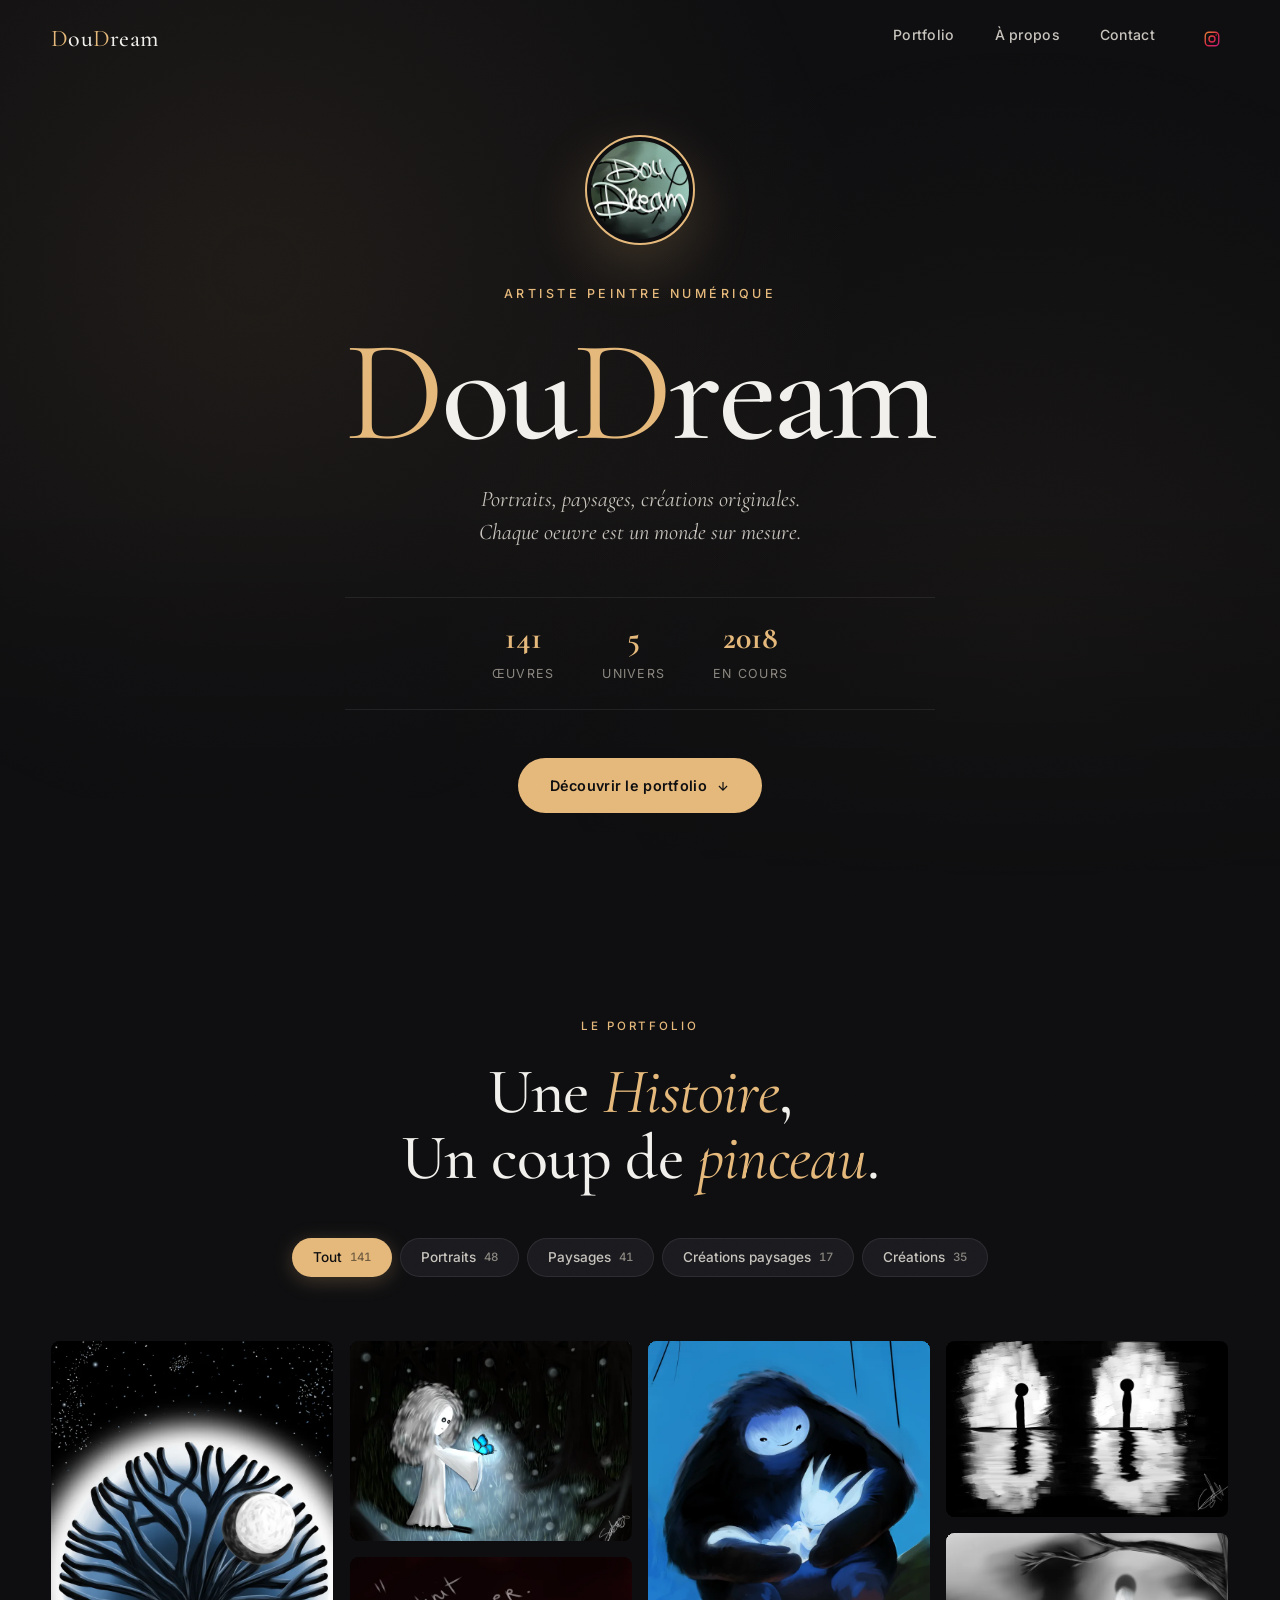
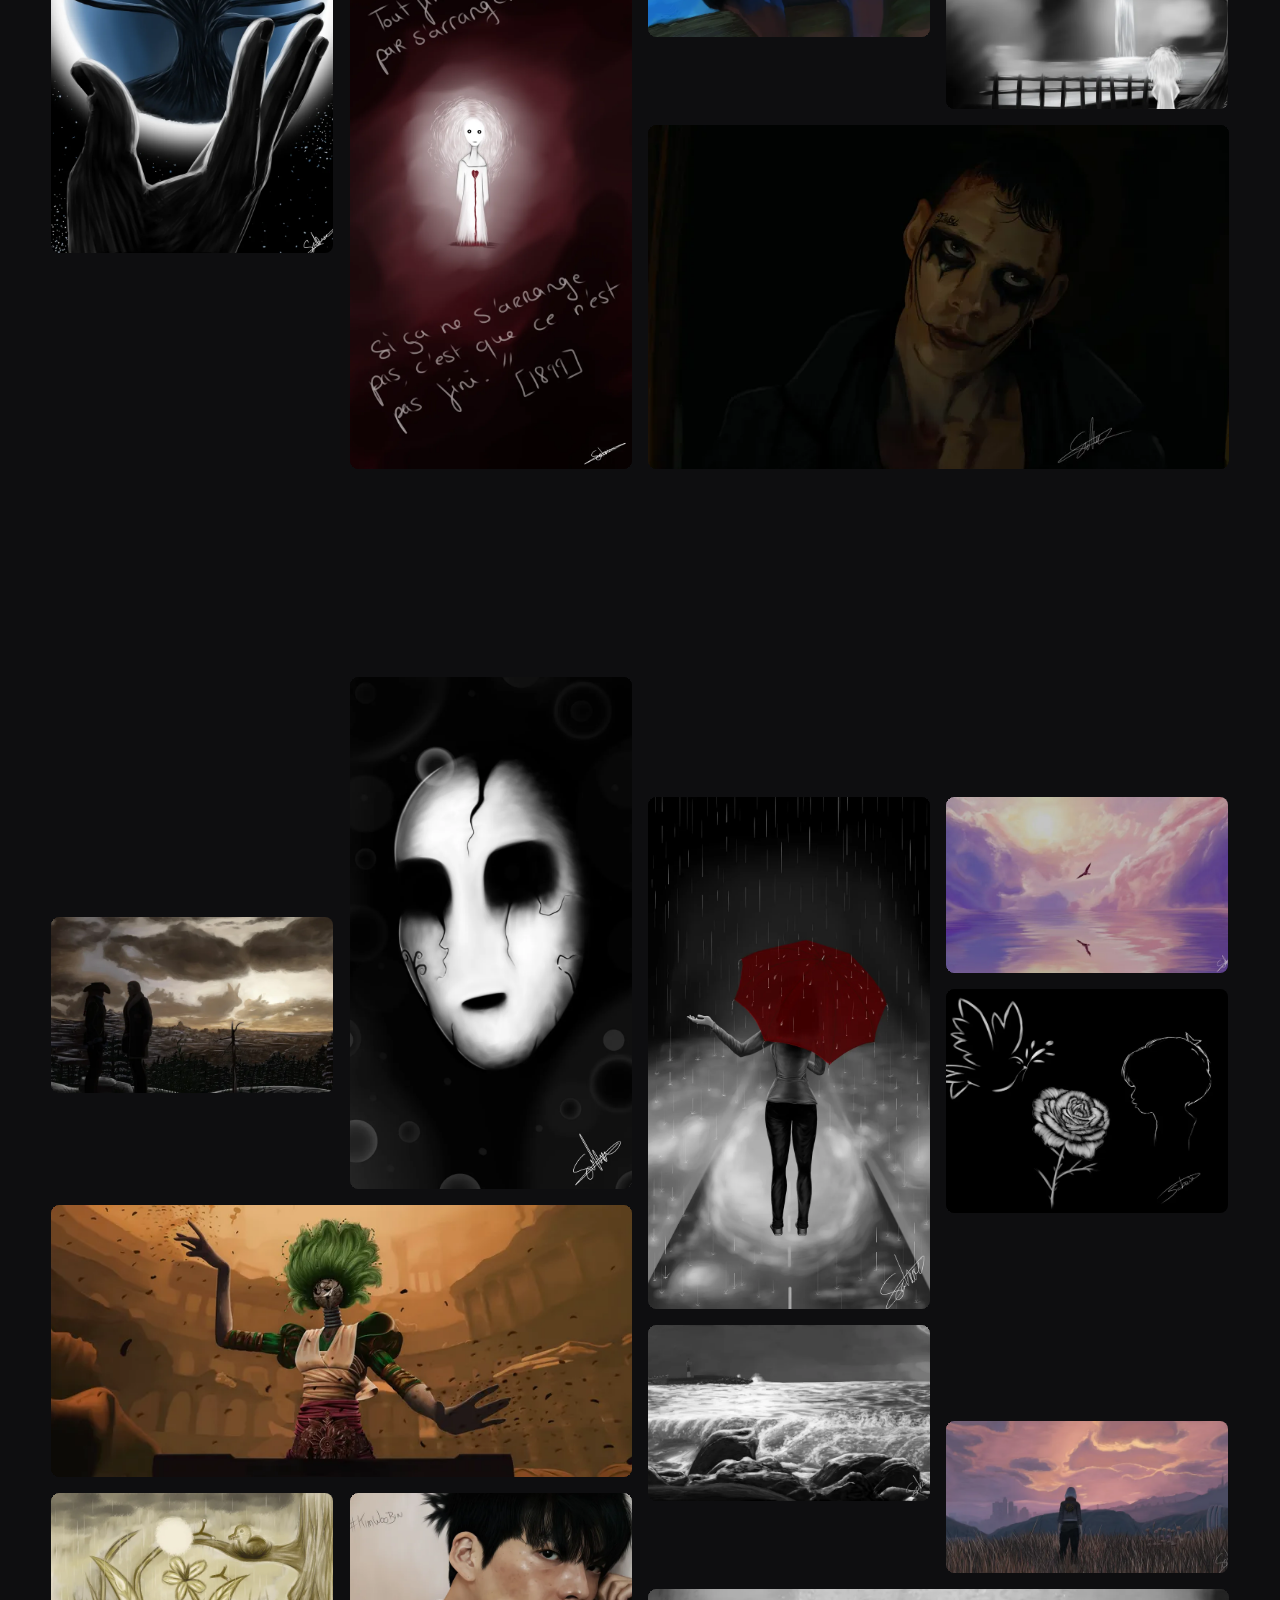
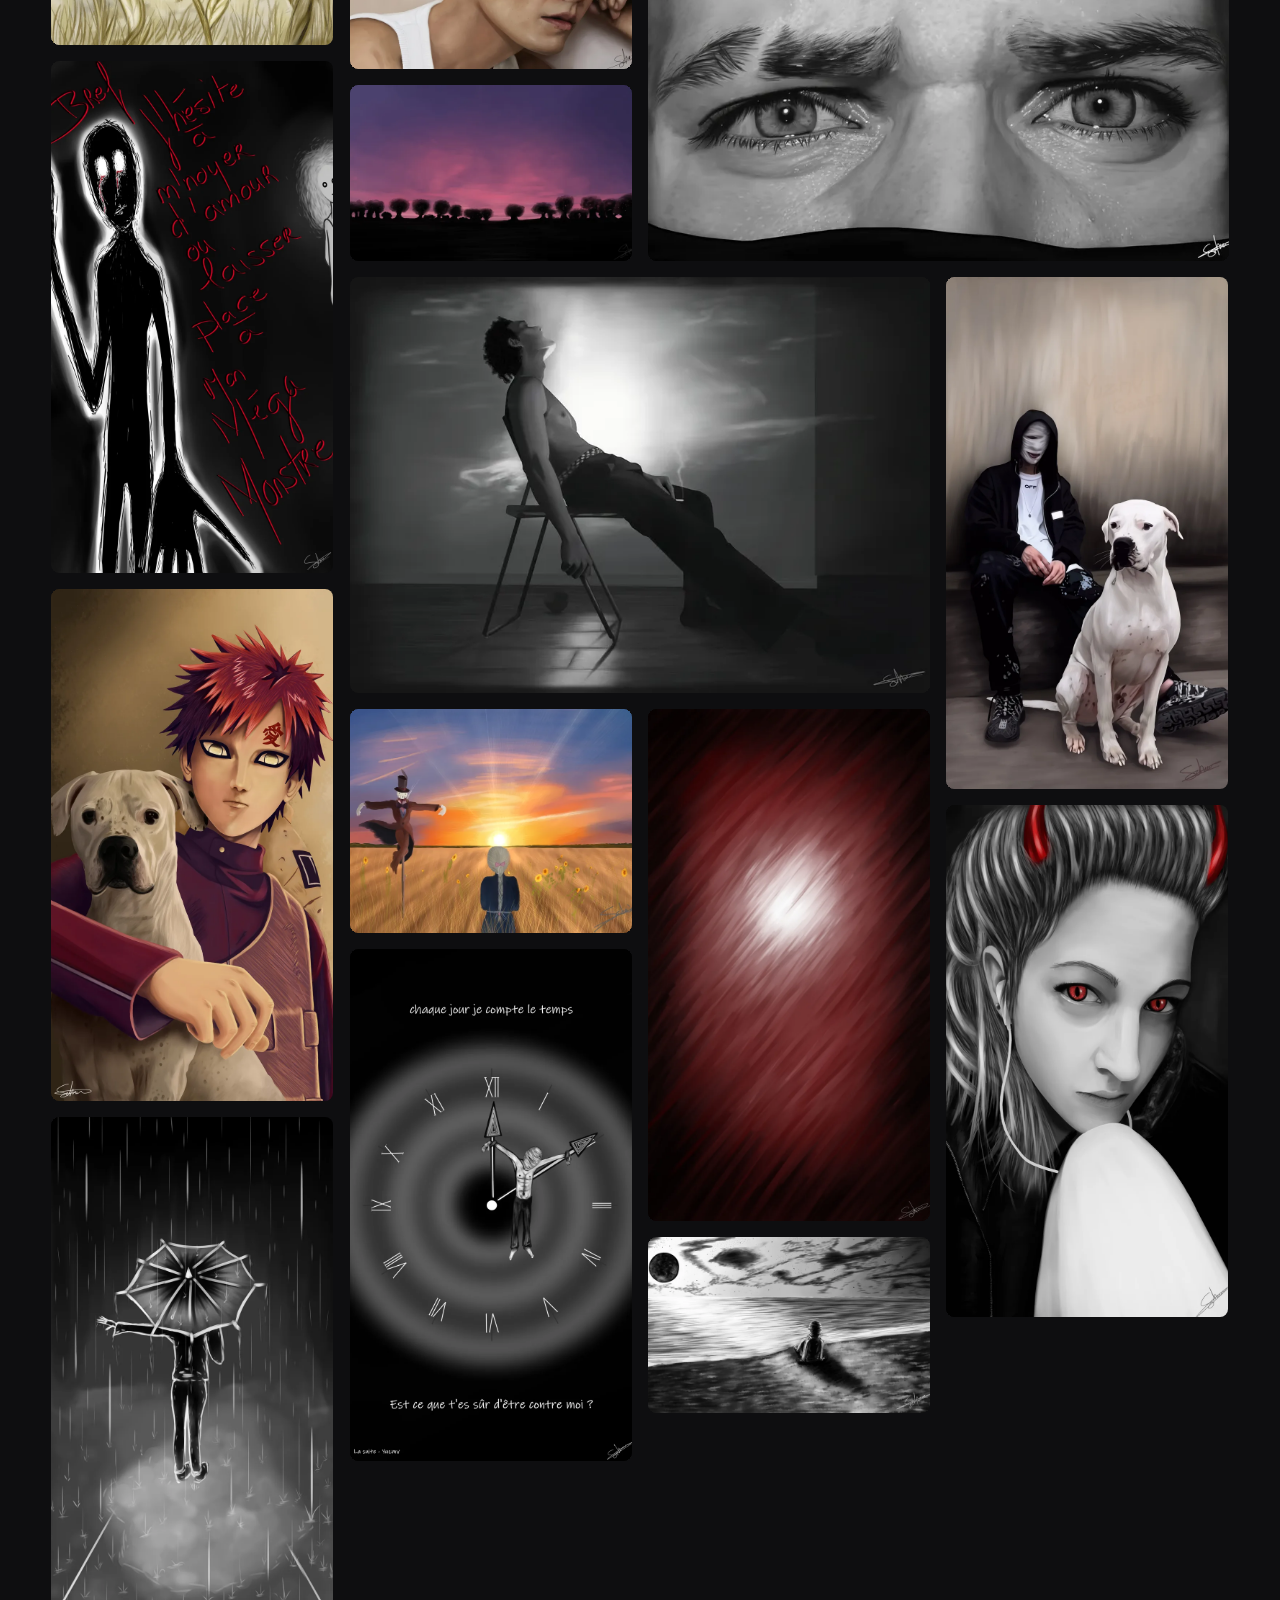
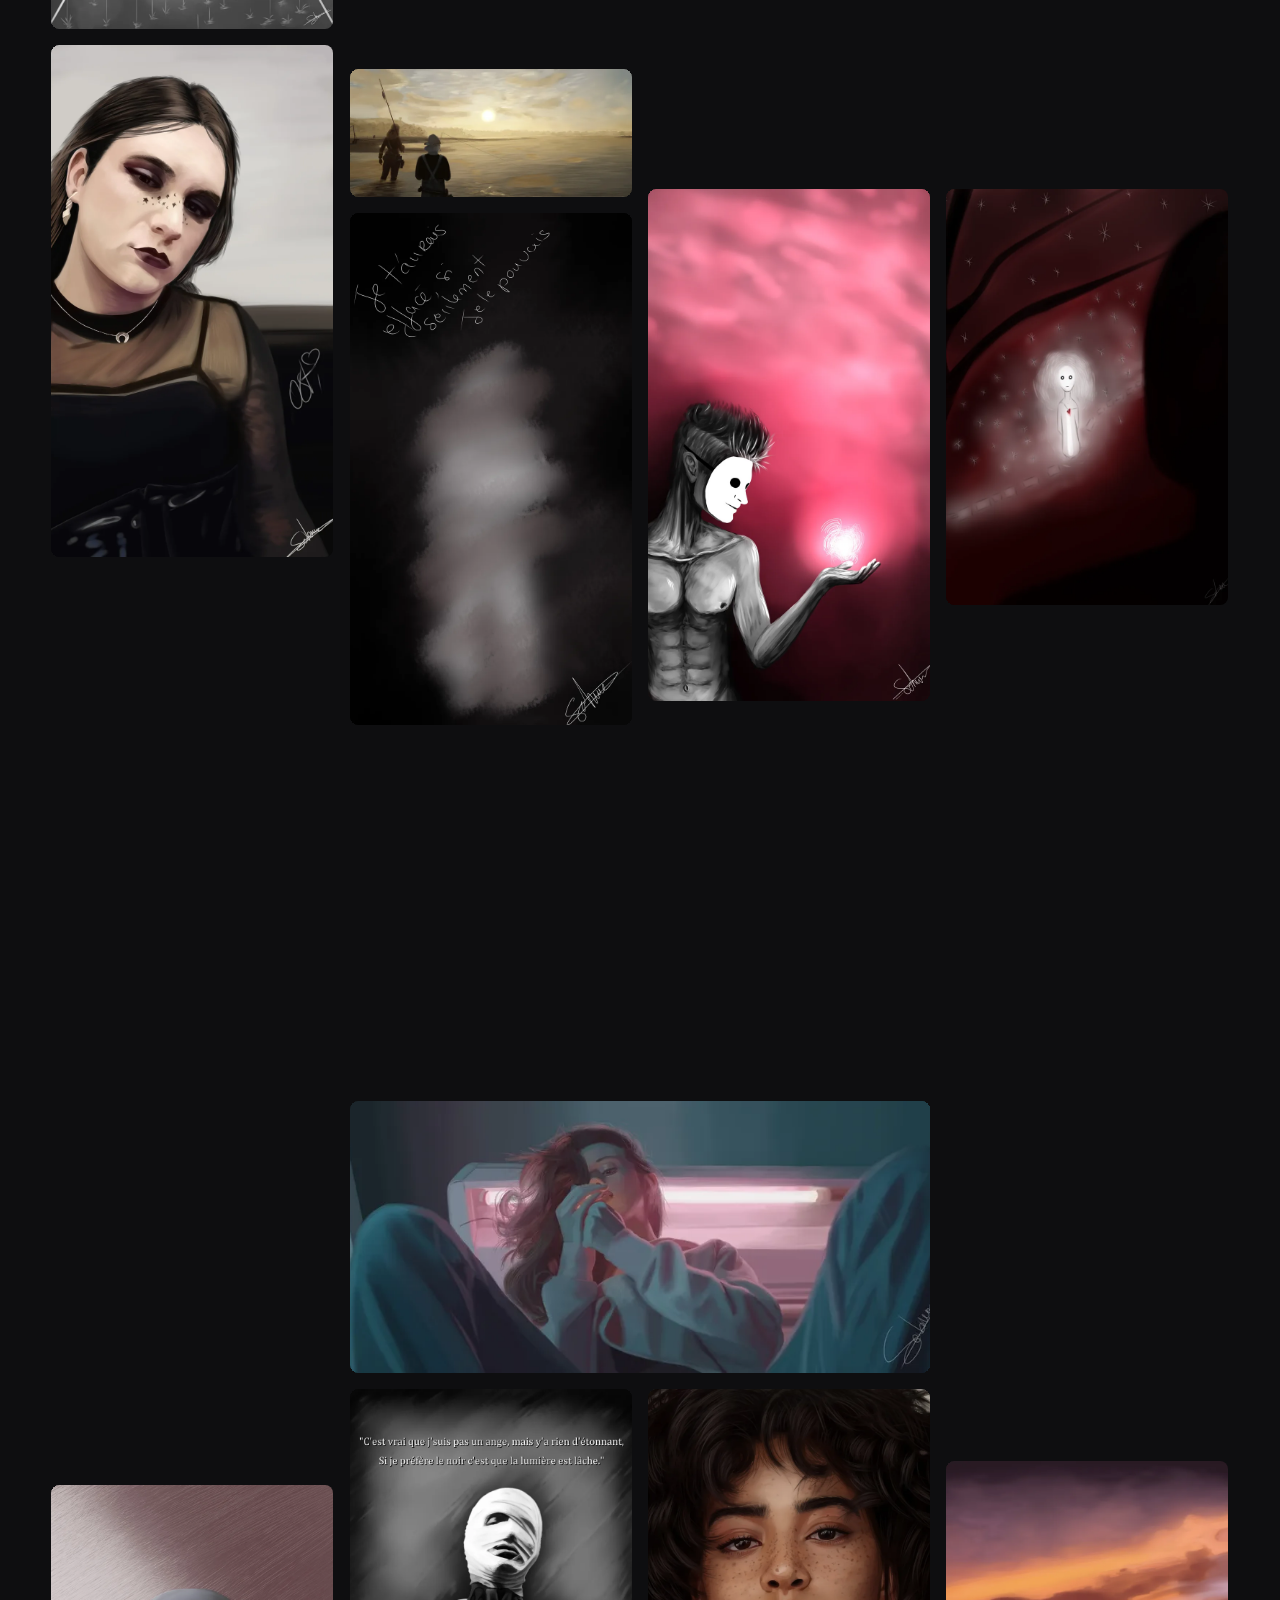
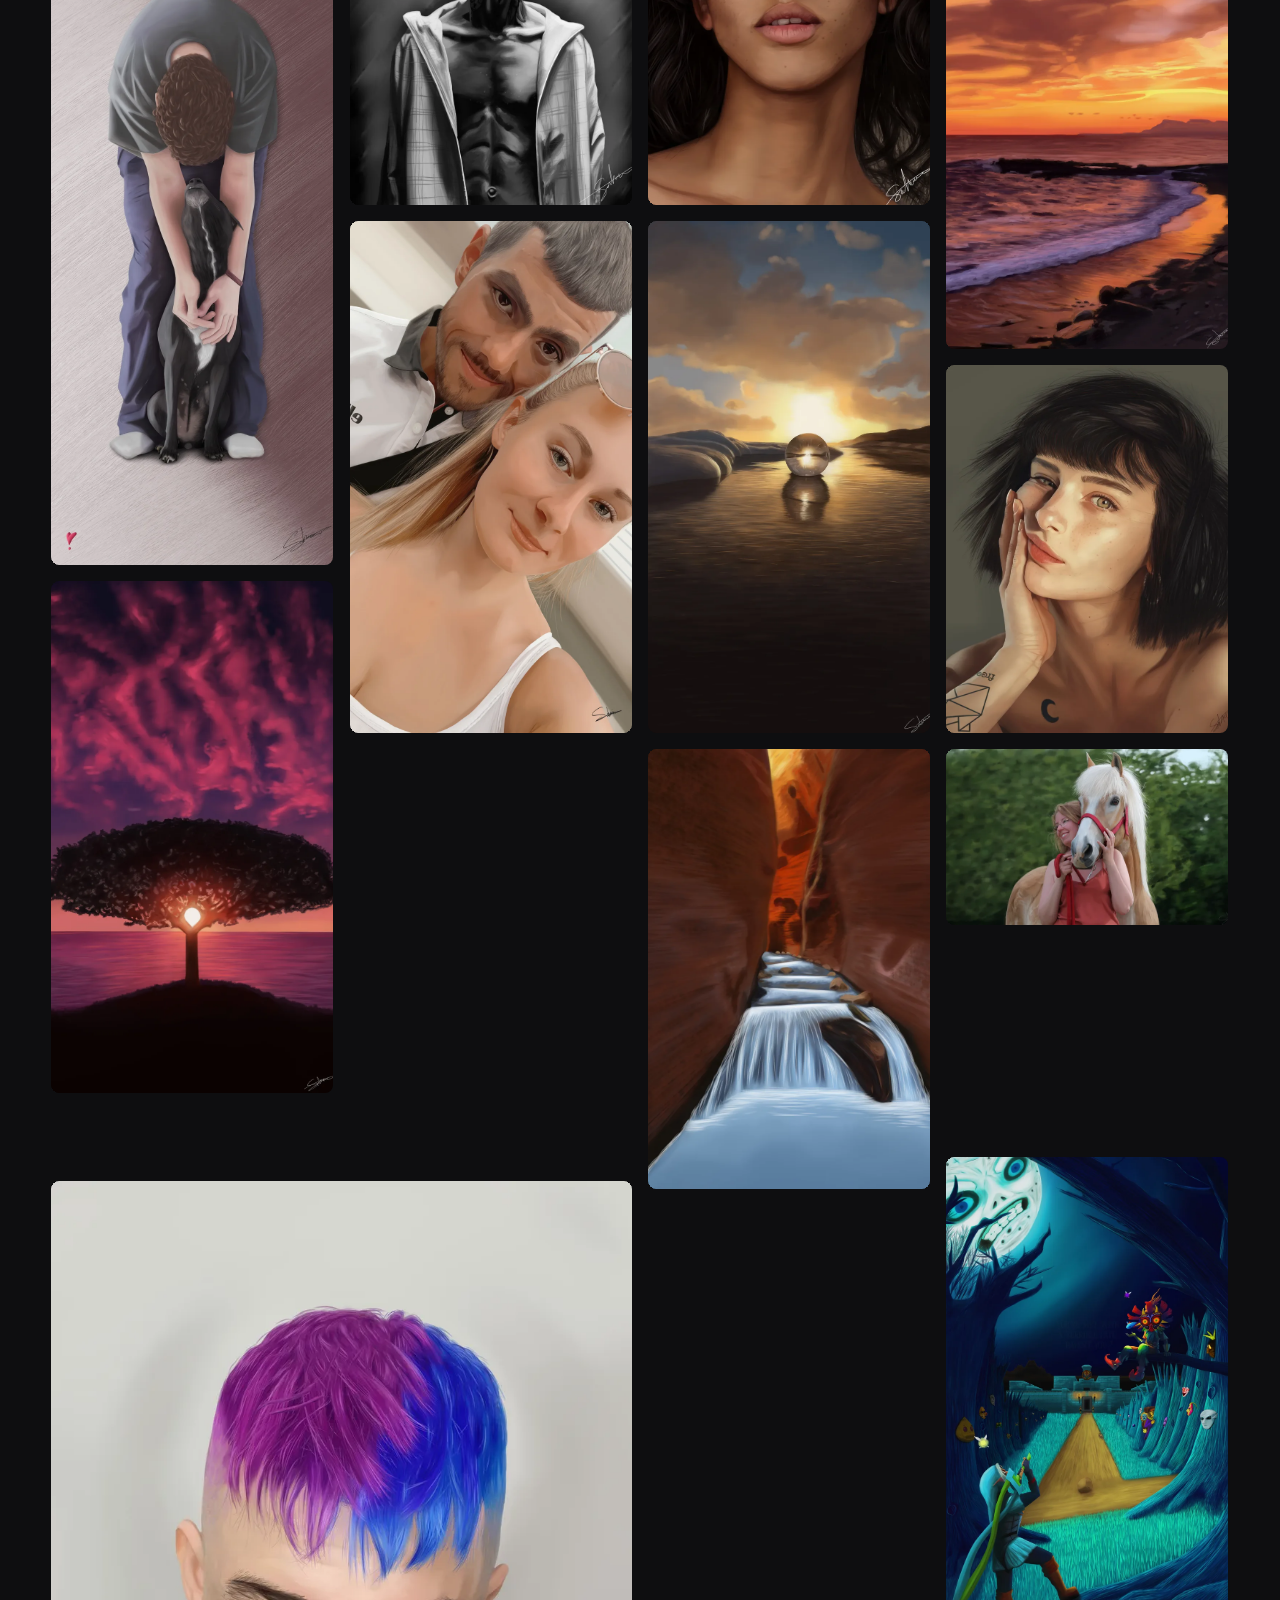
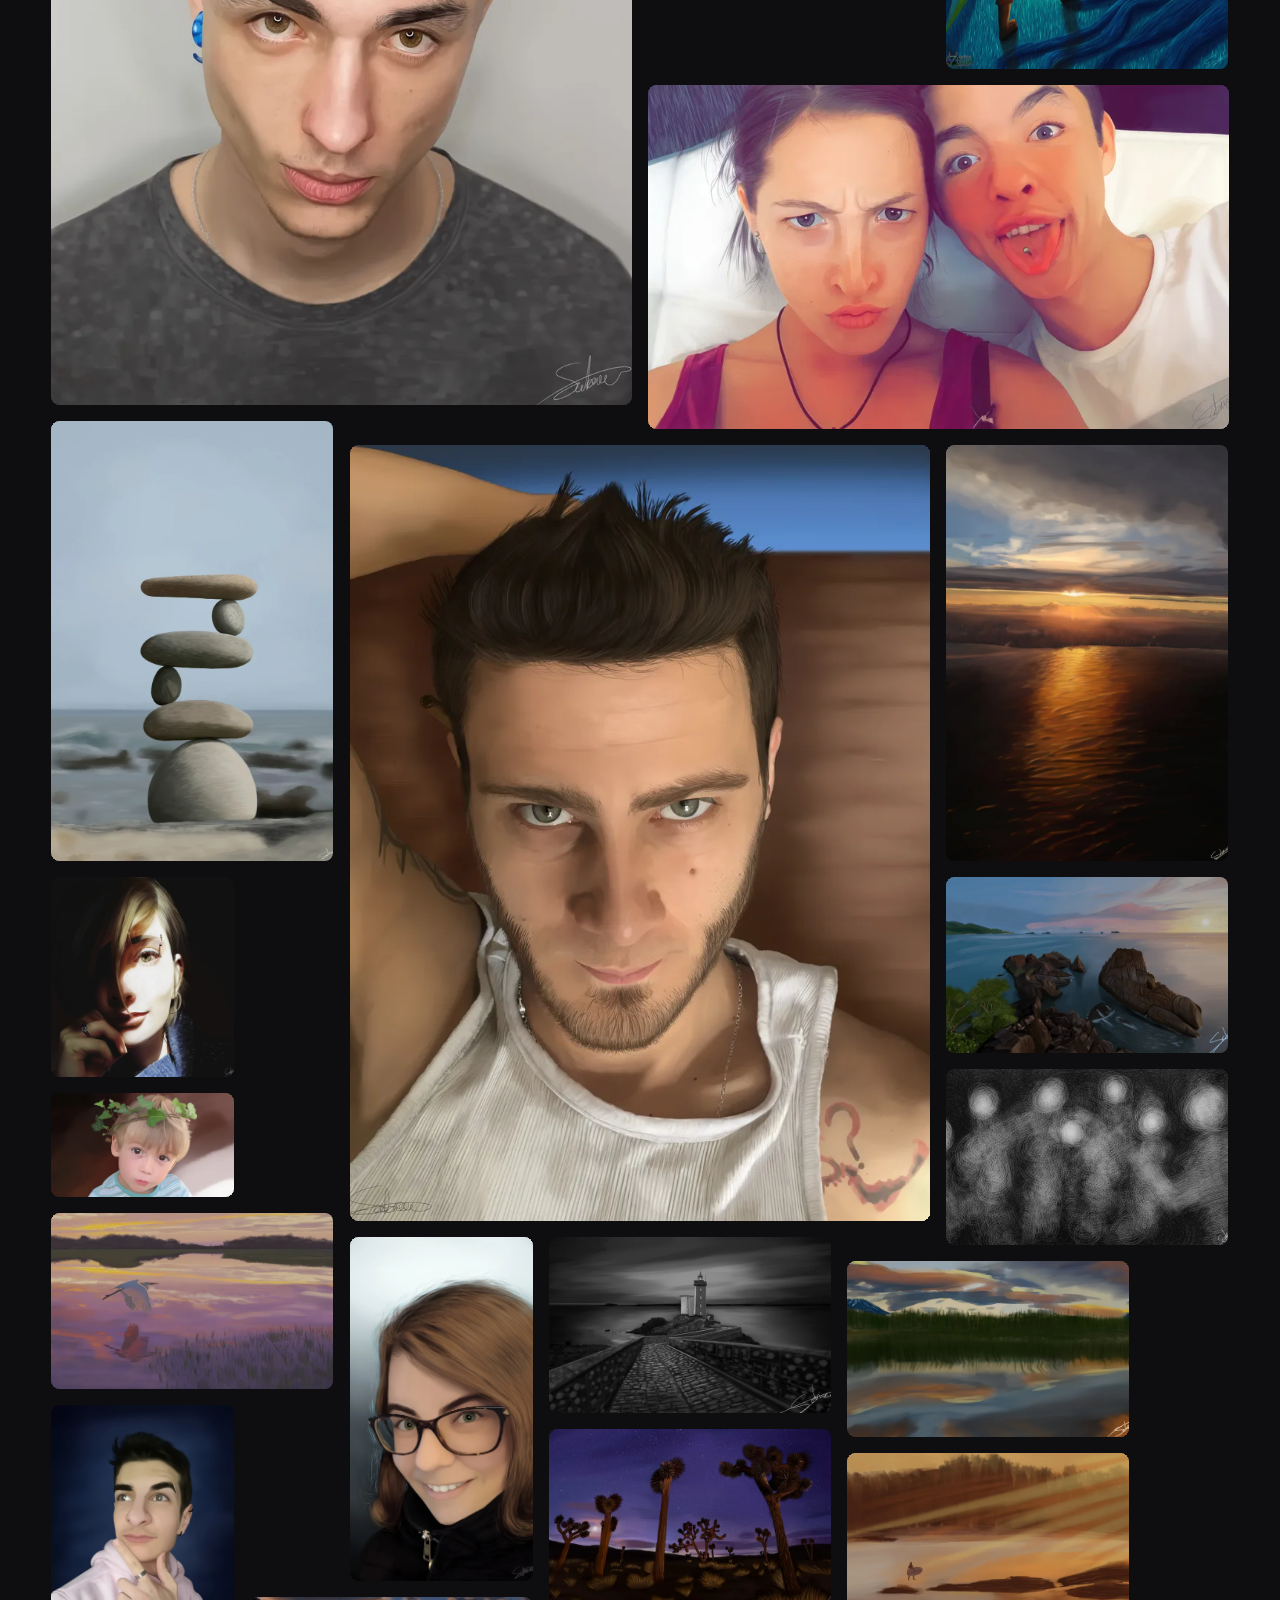
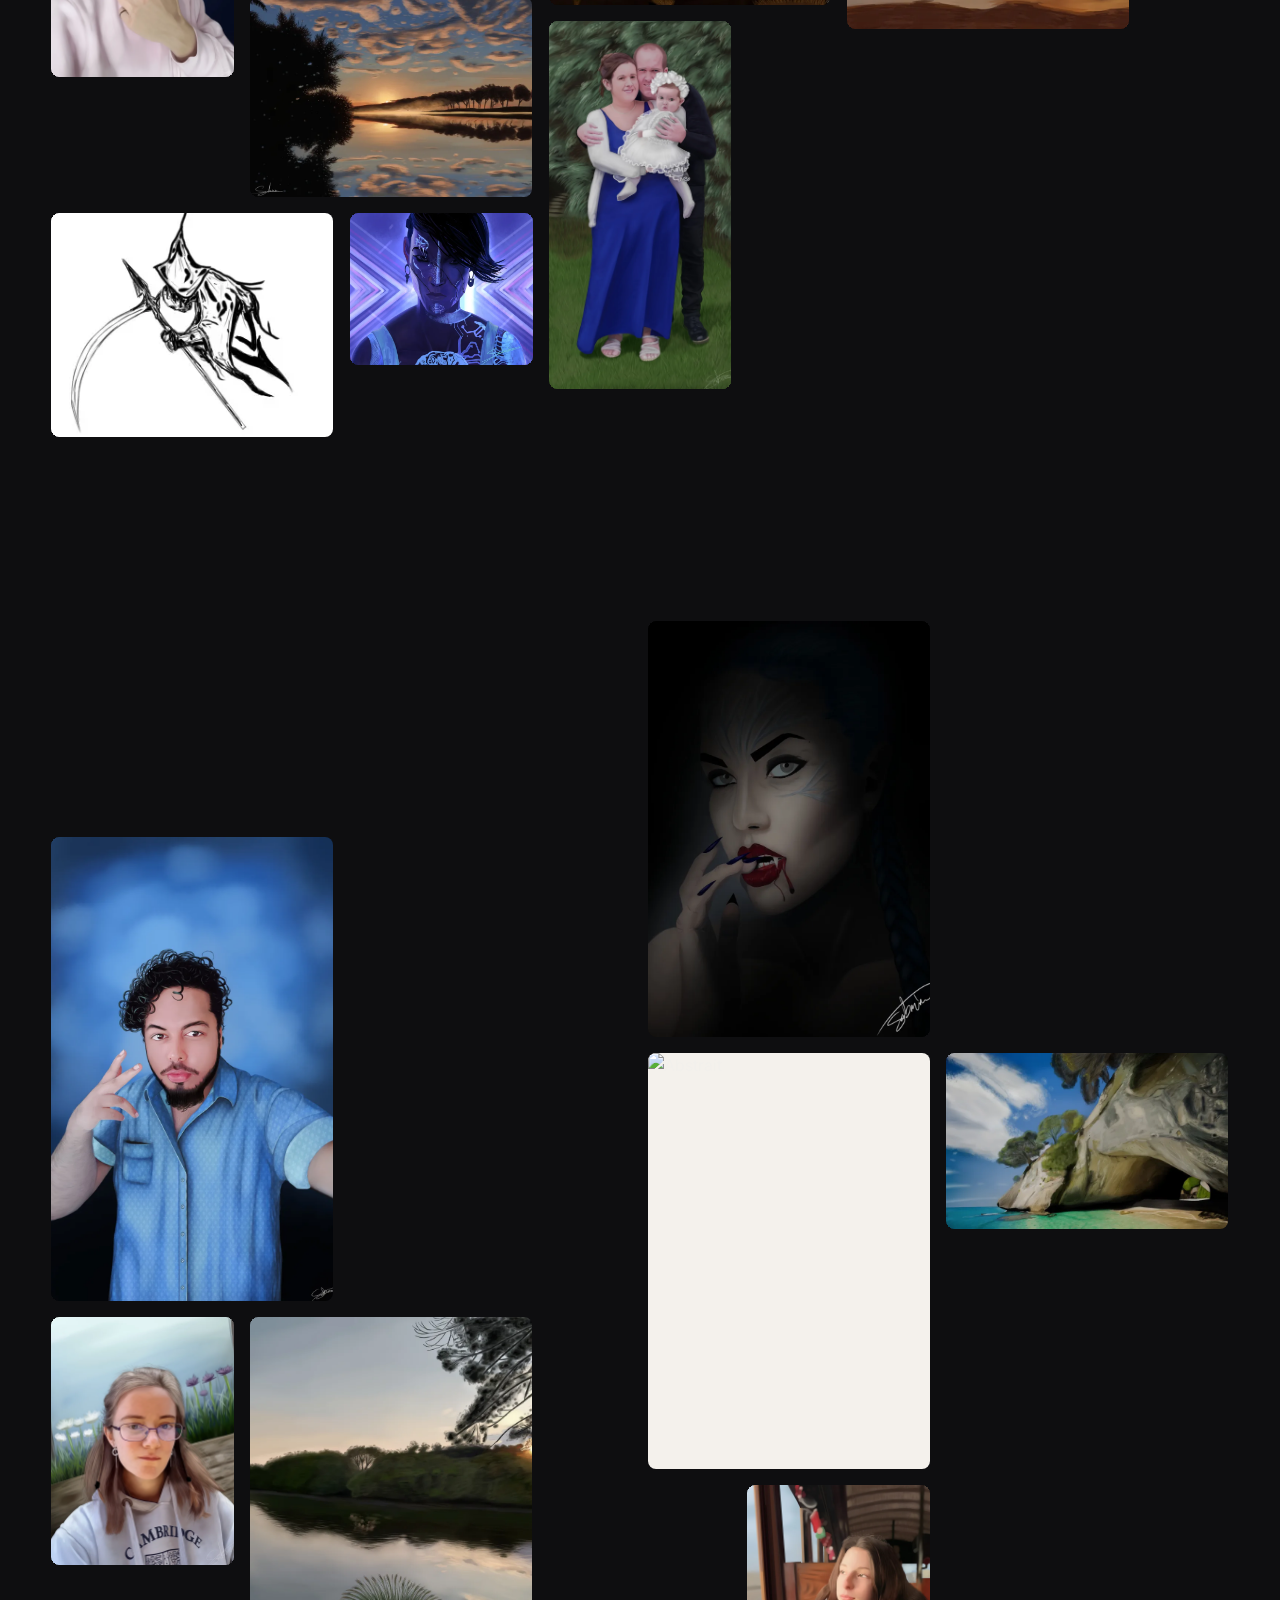
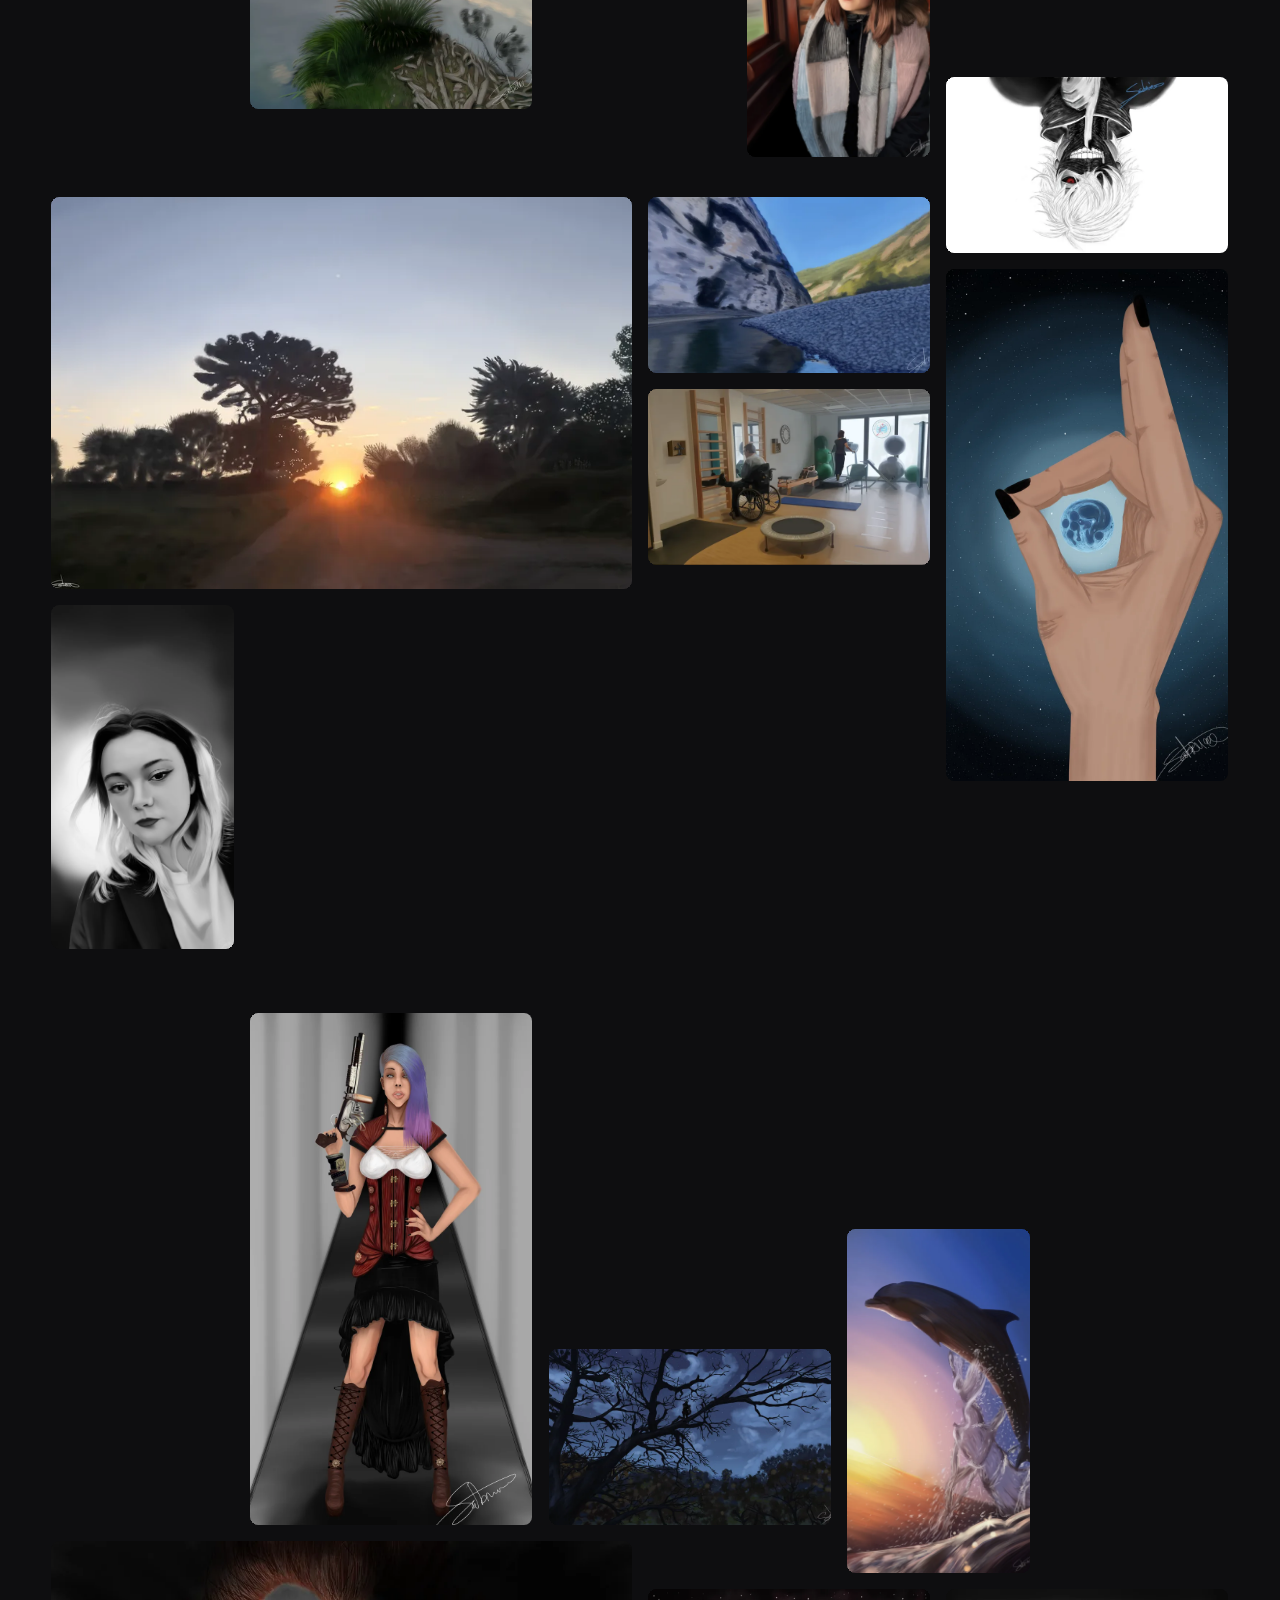
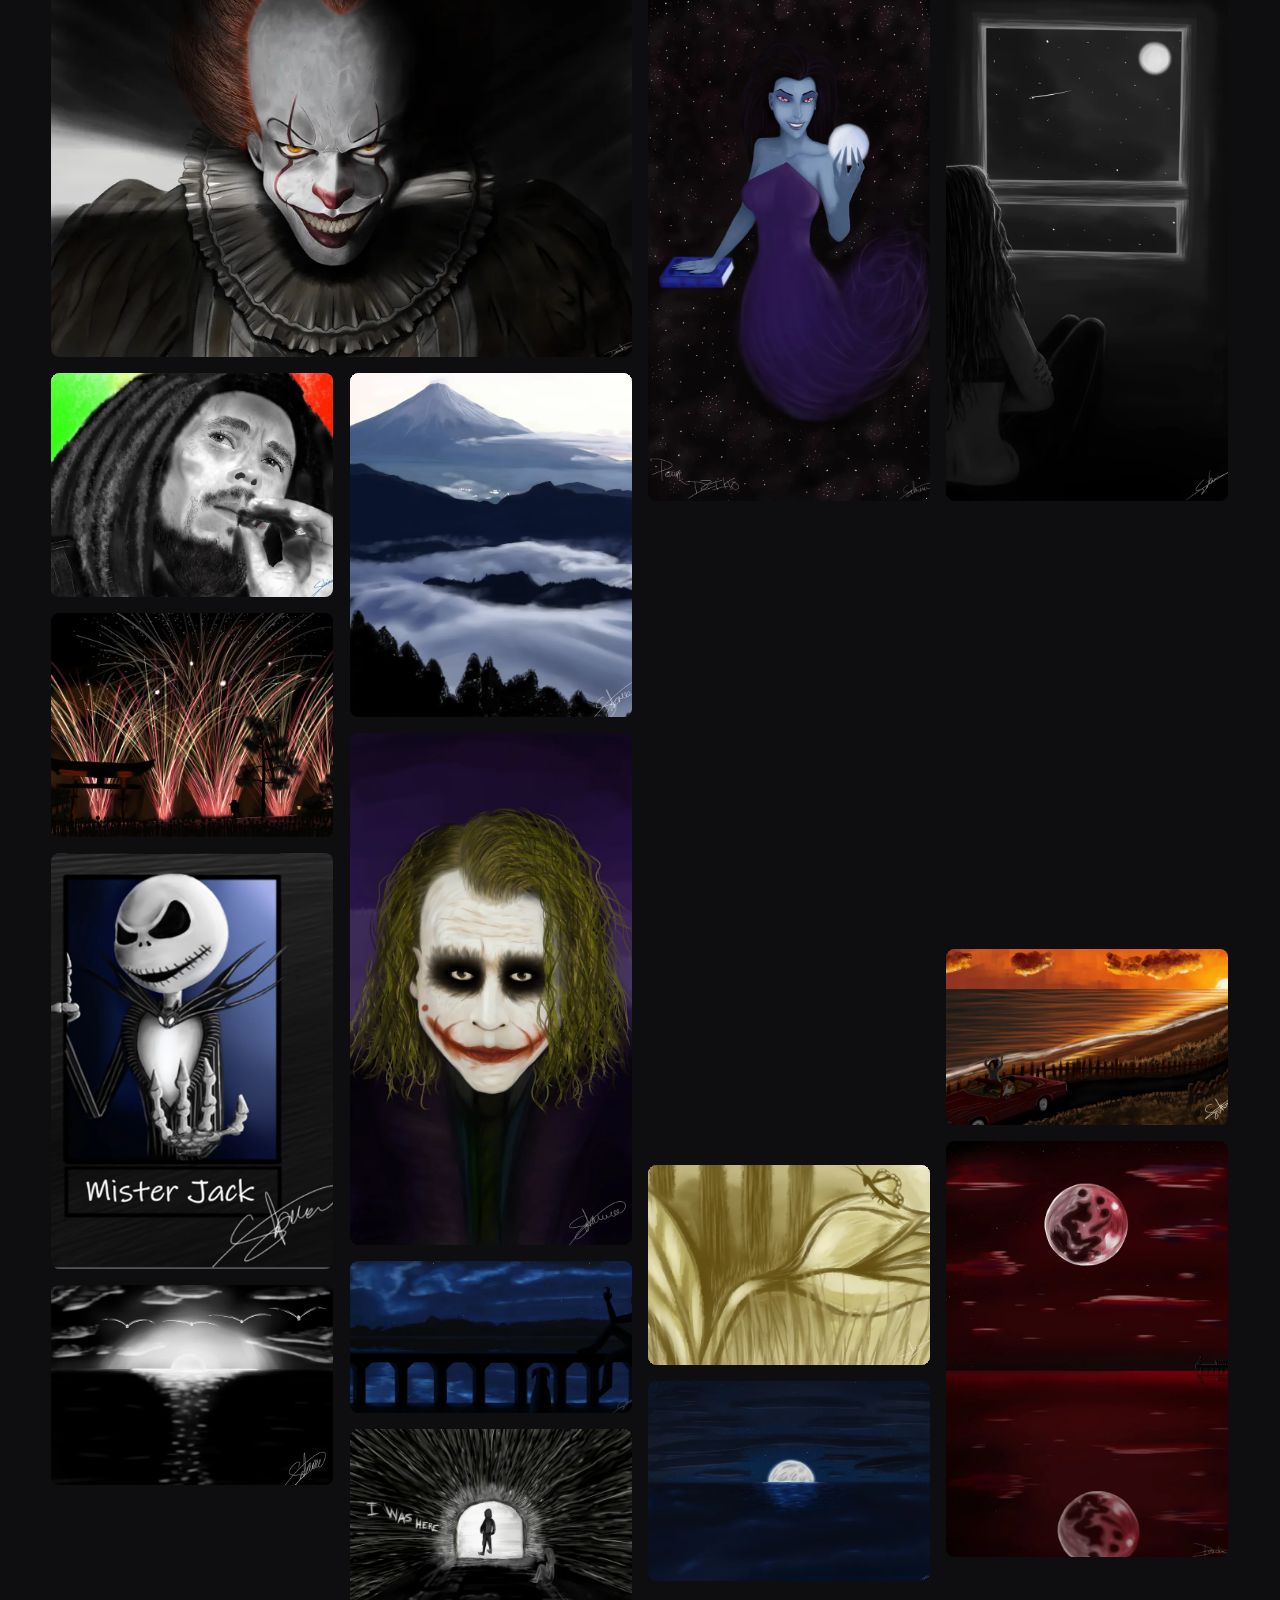
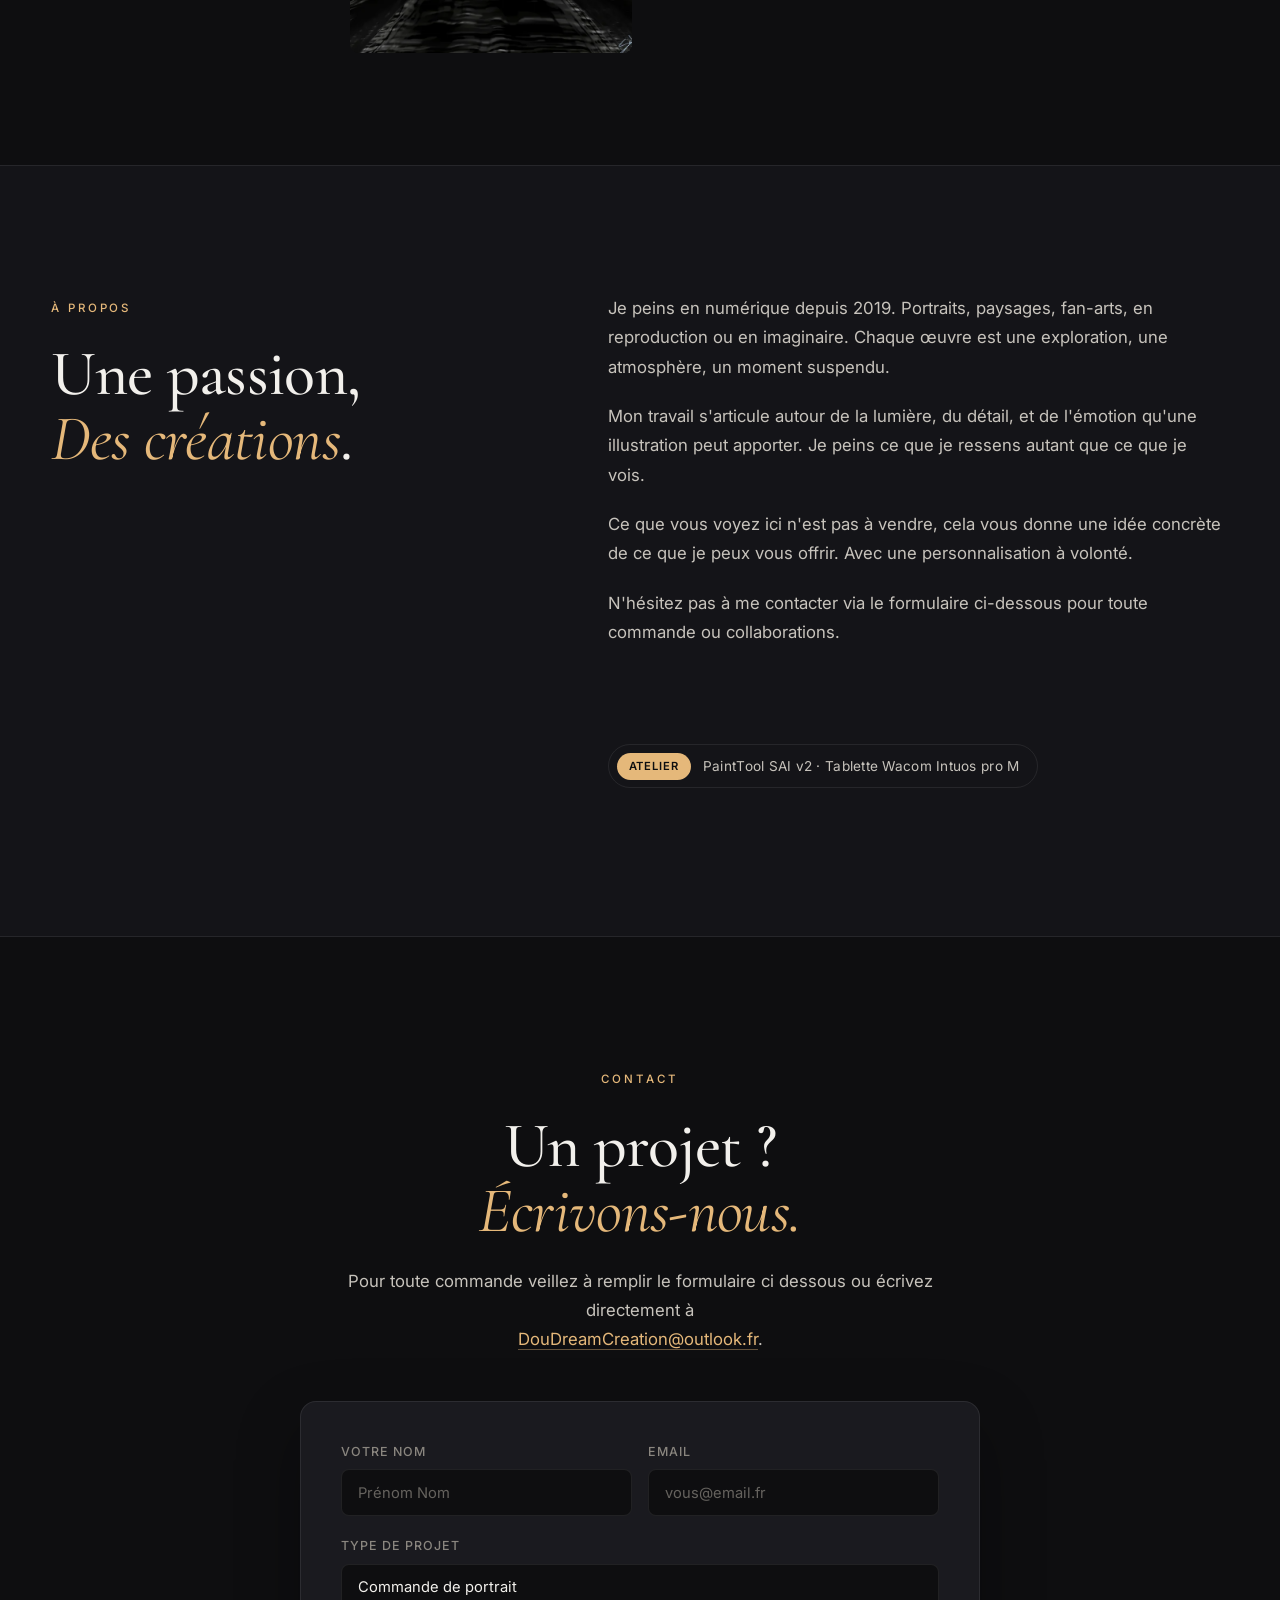
==== index.html @ ab00fab1 "Fix Abstrait artwork showing as black on dark background Tuvoisquoi.webp has a transparent alpha cha" ====
<!doctype html>
<html lang="fr">
<head>
  <meta charset="UTF-8" />
  <meta name="viewport" content="width=device-width, initial-scale=1.0" />
  <title>DouDream — Artiste peintre numérique</title>
  <meta name="description" content="Portfolio de DouDream, artiste peintre numérique. Portraits, paysages et créations originales." />
  <link rel="preconnect" href="https://fonts.googleapis.com" />
  <link rel="preconnect" href="https://fonts.gstatic.com" crossorigin />
  <!-- Fonts loaded async (non render-blocking) -->
  <link rel="preload" as="style" href="https://fonts.googleapis.com/css2?family=Cormorant+Garamond:ital,wght@0,400;0,500;1,400&family=Inter:wght@400;500;600&display=swap" onload="this.onload=null;this.rel='stylesheet'" />
  <noscript><link rel="stylesheet" href="https://fonts.googleapis.com/css2?family=Cormorant+Garamond:ital,wght@0,400;0,500;1,400&family=Inter:wght@400;500;600&display=swap" /></noscript>
  <link rel="stylesheet" href="style.css" />
  <link rel="preload" as="image" href="assets/images/avatar.webp" fetchpriority="high" />
  <link rel="icon" type="image/webp" href="assets/images/avatar.webp" />
</head>
<body>

  <!-- Film grain overlay -->
  <div id="grain" aria-hidden="true"></div>

  <!-- Scroll progress -->
  <div id="scroll-progress"></div>

  <!-- Loader -->
  <div id="loader" aria-hidden="true">
    <div class="loader-logo"><em>D</em>ou<em>D</em>ream</div>
    <div class="loader-line"></div>
    <div class="loader-sub">Artiste peintre numérique</div>
  </div>

  <!-- NAV -->
  <nav class="nav">
    <a href="#" class="nav__logo"><!-- prettier-ignore --><em>D</em>ou<em>D</em>ream</a>
    <ul class="nav__links">
      <li><a href="#portfolio">Portfolio</a></li>
      <li><a href="#apropos">À propos</a></li>
      <li><a href="#contact">Contact</a></li>
      <li>
        <a href="https://www.instagram.com/doudreamcreation/" target="_blank" rel="noopener" class="nav__ig" aria-label="Instagram">
          <svg width="18" height="18" viewBox="0 0 24 24" fill="none" stroke="url(#ig-grad-nav)" stroke-width="1.8" stroke-linecap="round" stroke-linejoin="round">
            <defs>
              <linearGradient id="ig-grad-nav" x1="0" y1="0" x2="24" y2="24" gradientUnits="userSpaceOnUse">
                <stop offset="0" stop-color="#f09433" />
                <stop offset="0.25" stop-color="#e6683c" />
                <stop offset="0.5" stop-color="#dc2743" />
                <stop offset="0.75" stop-color="#cc2366" />
                <stop offset="1" stop-color="#bc1888" />
              </linearGradient>
            </defs>
            <rect x="3" y="3" width="18" height="18" rx="5" />
            <circle cx="12" cy="12" r="4" />
            <circle cx="17.5" cy="6.5" r="1" fill="url(#ig-grad-nav)" stroke="none" />
          </svg>
        </a>
      </li>
    </ul>
    <button class="nav__burger" aria-label="Menu">
      <span></span>
      <span></span>
    </button>
  </nav>

  <!-- HERO -->
  <header class="hero">
    <div id="hero-glow" aria-hidden="true"></div>
    <div class="hero__content">
      <img src="assets/images/avatar.webp" alt="DouDream" class="hero__avatar" width="120" height="120" fetchpriority="high" />
      <p class="hero__eyebrow">Artiste peintre numérique</p>
      <h1 class="hero__title" aria-label="DouDream"><!-- prettier-ignore --><em>D</em>ou<em>D</em>ream</h1>
      <p class="hero__tagline">
        Portraits, paysages, créations originales.<br />
        Chaque oeuvre est un monde sur mesure.
      </p>
      <div class="hero__stats">
        <div>
          <strong data-count="141" id="stat-total">0</strong>
          <span>œuvres</span>
        </div>
        <div>
          <strong data-count="5">0</strong>
          <span>univers</span>
        </div>
        <div>
          <strong data-count="2018">0 →</strong>
          <span>en cours</span>
        </div>
      </div>
      <a href="#portfolio" class="hero__cta">
        Découvrir le portfolio
        <svg width="14" height="14" viewBox="0 0 24 24" fill="none" stroke="currentColor" stroke-width="2">
          <path d="M12 5v14M19 12l-7 7-7-7" />
        </svg>
      </a>
    </div>
  </header>

  <!-- PORTFOLIO -->
  <section class="portfolio" id="portfolio">
    <div class="portfolio__header">
      <p class="eyebrow reveal">Le portfolio</p>
      <h2 class="h-title reveal reveal--delay-1">
        Une <em>Histoire</em>,<br />
        Un coup de <em>pinceau</em>.
      </h2>
    </div>

    <div class="filters reveal reveal--delay-2" id="filters">
      <button class="filter filter--active" data-cat="all">Tout <span id="count-all"></span></button>
      <button class="filter" data-cat="Portraits">Portraits <span id="count-Portraits"></span></button>
      <button class="filter" data-cat="Paysages">Paysages <span id="count-Paysages"></span></button>
      <button class="filter" data-cat="CreationPaysages">Créations paysages <span id="count-CreationPaysages"></span></button>
      <button class="filter" data-cat="Divers">Créations <span id="count-Divers"></span></button>
    </div>

    <div class="grid" id="grid">
      <!-- injected by JS -->
    </div>
  </section>

  <!-- À PROPOS -->
  <section class="about" id="apropos">
    <div class="about__inner">
      <div class="about__left">
        <p class="eyebrow reveal reveal--from-left">À propos</p>
        <h2 class="h-title reveal reveal--from-left reveal--delay-1">
          Une passion,<br /><em>Des créations</em>.
        </h2>
      </div>
      <div class="about__right">
        <p class="reveal reveal--delay-1">
          Je peins en numérique depuis 2019. Portraits, paysages, fan-arts,
          en reproduction ou en imaginaire. Chaque œuvre est une exploration,
          une atmosphère, un moment suspendu.
        </p>
        <p class="reveal reveal--delay-2">
          Mon travail s'articule autour de la lumière, du détail,
          et de l'émotion qu'une illustration peut apporter.
          Je peins ce que je ressens autant que ce que je vois.
        </p>
        <p class="reveal reveal--delay-3">
          Ce que vous voyez ici n'est pas à vendre,
          cela vous donne une idée concrète de ce que je peux vous offrir.
          Avec une personnalisation à volonté.
        </p>
        <p class="reveal reveal--delay-4">
          N'hésitez pas à me contacter via le formulaire ci-dessous
          pour toute commande ou collaborations.
        </p>
        <div class="about__tags reveal reveal--delay-4" id="about-tags">
          <span>Peinture numérique</span>
          <span>Portraits</span>
          <span>Paysages</span>
          <span>Fan-arts</span>
          <span>Commissions</span>
        </div>
        <p class="about__tool reveal reveal--delay-4">
          <span class="about__tool-label">Atelier</span>
          <span class="about__tool-value">PaintTool SAI v2 · Tablette Wacom Intuos pro M</span>
        </p>
      </div>
    </div>
  </section>

  <!-- CONTACT -->
  <section class="contact" id="contact">
    <div class="contact__inner">
      <p class="eyebrow reveal">Contact</p>
      <h2 class="h-title reveal reveal--delay-1">
        Un projet ?<br /><em>Écrivons-nous.</em>
      </h2>
      <p class="contact__desc reveal reveal--delay-2">
        Pour toute commande veillez à remplir le formulaire ci dessous ou écrivez directement à<br />
        <a href="mailto:DouDreamCreation@outlook.fr" class="contact__email-link">DouDreamCreation@outlook.fr</a>.
      </p>

      <form class="contact__form reveal reveal--delay-3" id="contact-form"
            action="https://formsubmit.co/ajax/DouDreamCreation@outlook.fr" method="POST">
        <input type="text"   name="_honey"    style="display:none" />
        <input type="hidden" name="_captcha"  value="false" />
        <input type="hidden" name="_subject"  value="Nouveau message depuis le portfolio DouDream" />
        <div class="form-row">
          <div class="form-group">
            <label for="name">Votre nom</label>
            <input type="text"  id="name"  name="name"  required placeholder="Prénom Nom" />
          </div>
          <div class="form-group">
            <label for="email">Email</label>
            <input type="email" id="email" name="email" required placeholder="vous@email.fr" />
          </div>
        </div>
        <div class="form-group">
          <label for="subject">Type de projet</label>
          <select id="subject" name="subject">
            <option>Commande de portrait</option>
            <option>Illustration sur mesure</option>
            <option>Collaboration</option>
            <option>Achat d'œuvre</option>
            <option>Autre</option>
          </select>
        </div>
        <div class="form-group">
          <label for="message">Message</label>
          <textarea id="message" name="message" rows="5" required placeholder="Décrivez votre projet…"></textarea>
        </div>
        <button type="submit" class="hero__cta">Envoyer le message</button>
        <p class="form__privacy">
          Les informations saisies sont utilisées uniquement pour vous répondre
          et ne sont ni partagées, ni conservées au-delà de l'échange.
          <a href="privacy.html">En savoir plus</a>.
        </p>
      </form>
    </div>
  </section>

  <!-- FOOTER -->
  <footer class="footer">
    <div class="footer__inner">
      <p class="footer__brand"><em>D</em>ou<em>D</em>ream</p>
      <a href="https://www.instagram.com/doudreamcreation/" target="_blank" rel="noopener" class="footer__ig">
        <svg width="16" height="16" viewBox="0 0 24 24" fill="none" stroke="url(#ig-grad-footer)" stroke-width="1.8" stroke-linecap="round" stroke-linejoin="round">
          <defs>
            <linearGradient id="ig-grad-footer" x1="0" y1="0" x2="24" y2="24" gradientUnits="userSpaceOnUse">
              <stop offset="0" stop-color="#f09433" />
              <stop offset="0.25" stop-color="#e6683c" />
              <stop offset="0.5" stop-color="#dc2743" />
              <stop offset="0.75" stop-color="#cc2366" />
              <stop offset="1" stop-color="#bc1888" />
            </linearGradient>
          </defs>
          <rect x="3" y="3" width="18" height="18" rx="5" />
          <circle cx="12" cy="12" r="4" />
          <circle cx="17.5" cy="6.5" r="1" fill="url(#ig-grad-footer)" stroke="none" />
        </svg>
        <span>@doudreamcreation</span>
      </a>
      <p class="footer__copy">© 2026 DouDream — Tous droits réservés</p>
      <p class="footer__note">
        Reproductions, utilisations commerciales ou redistribution interdites
        sans autorisation écrite de l'artiste.
      </p>
    </div>
  </footer>

  <!-- LIGHTBOX -->
  <div class="lightbox" id="lightbox" role="dialog" aria-modal="true">
    <button class="lightbox__close" aria-label="Fermer">×</button>
    <button class="lightbox__prev"  aria-label="Précédent">‹</button>
    <button class="lightbox__next"  aria-label="Suivant">›</button>
    <figure class="lightbox__figure">
      <img id="lightbox-img" alt="" />
      <figcaption>
        <strong id="lightbox-title"></strong>
        <span id="lightbox-cat"></span>
      </figcaption>
    </figure>
  </div>

  <script>
    // Tags stagger on reveal
    const tagsObserver = new IntersectionObserver((entries) => {
      entries.forEach(e => {
        if (e.isIntersecting) {
          e.target.classList.add('tags--visible');
          tagsObserver.unobserve(e.target);
        }
      });
    }, { threshold: 0.3 });
    const tagsEl = document.getElementById('about-tags');
    if (tagsEl) tagsObserver.observe(tagsEl);
  </script>
  <script type="application/json" id="projects-data">
[
  {
    "id": 99999006,
    "title": "Éternité...",
    "category": "Divers",
    "file": "Éternité...webp",
    "w": 1600,
    "h": 2844
  },
  {
    "id": 99999005,
    "title": "Iel dans la forêt",
    "category": "Divers",
    "file": "Iel_dans_la_forêt.webp",
    "w": 1600,
    "h": 1131
  },
  {
    "id": 99999004,
    "title": "Ori & Naru",
    "category": "Portraits",
    "file": "Ori.webp",
    "w": 843,
    "h": 871
  },
  {
    "id": 99999002,
    "title": "2 p'tit bonhomme",
    "category": "Divers",
    "file": "2ptitbonhomme.webp",
    "w": 1600,
    "h": 900
  },
  {
    "id": 99999001,
    "title": "Iel",
    "category": "Divers",
    "file": "Iel-01.webp",
    "w": 1600,
    "h": 900
  },
  {
    "id": 99999020,
    "title": "1899",
    "category": "Divers",
    "file": "iel1899.webp",
    "w": 1600,
    "h": 2844
  },
  {
    "id": 22107898,
    "title": "The Crow",
    "category": "Portraits",
    "file": "001-the-crow.webp",
    "size": "large",
    "w": 1600,
    "h": 900
  },
  {
    "id": 22048150,
    "title": "Seo In-Guk",
    "category": "Portraits",
    "file": "002-seo-in-guk.webp",
    "w": 1600,
    "h": 1131
  },
  {
    "id": 21844366,
    "title": "Call of the Night",
    "category": "Divers",
    "file": "003-call-of-the-night.webp",
    "w": 1600,
    "h": 2263
  },
  {
    "id": 21795205,
    "title": "Paysage",
    "category": "Paysages",
    "file": "004-paysage.webp",
    "w": 1600,
    "h": 900
  },
  {
    "id": 21207584,
    "title": "FanArt Billie Eilish ",
    "category": "Portraits",
    "file": "005-fanart-billie-eilish.webp",
    "size": "large",
    "w": 1600,
    "h": 802
  },
  {
    "id": 20959113,
    "title": "Iel",
    "category": "Divers",
    "file": "006-iel.webp",
    "w": 1600,
    "h": 2843
  },
  {
    "id": 20855400,
    "title": "...Sous la pluie...",
    "category": "CreationPaysages",
    "file": "007-sous-la-pluie.webp",
    "w": 1600,
    "h": 2843
  },
  {
    "id": 20763481,
    "title": "Sirène - Clair Obscur Exp 33",
    "category": "CreationPaysages",
    "file": "008-sire-ne-clair-obscure-exp-33.webp",
    "size": "large",
    "w": 1600,
    "h": 686
  },
  {
    "id": 20596839,
    "title": "...",
    "category": "Paysages",
    "file": "009-.webp",
    "w": 1600,
    "h": 900
  },
  {
    "id": 19647634,
    "title": "Les amoureux ❣️",
    "category": "CreationPaysages",
    "file": "010-les-amoureux.webp",
    "w": 1600,
    "h": 900
  },
  {
    "id": 99999011,
    "title": "96",
    "category": "Divers",
    "file": "trait96.webp",
    "w": 1355,
    "h": 960
  },
  {
    "id": 99999007,
    "title": "Joseph Wyatt",
    "category": "Paysages",
    "file": "Joseph_Wyatt.webp",
    "w": 1600,
    "h": 900
  },
  {
    "id": 99999009,
    "title": "Drakk",
    "category": "Paysages",
    "file": "Drakk.webp",
    "w": 1600,
    "h": 900
  },
  {
    "id": 99999008,
    "title": "EA",
    "category": "Paysages",
    "file": "EA.webp",
    "w": 1600,
    "h": 756
  },
  {
    "id": 99999003,
    "title": "SandEffect",
    "category": "Divers",
    "file": "SandEffect.webp",
    "w": 1600,
    "h": 800
  },
  {
    "id": 19226025,
    "title": "Kim Woo-Bin",
    "category": "Portraits",
    "file": "011-kim-woo-bin.webp",
    "w": 1600,
    "h": 900
  },
  {
    "id": 18466353,
    "title": "Les yeux d'Izaid",
    "category": "Portraits",
    "file": "012-les-yeux-d-izaid.webp",
    "size": "large",
    "w": 1600,
    "h": 723
  },
  {
    "id": 18399621,
    "title": "...",
    "category": "Divers",
    "file": "013-.webp",
    "w": 1600,
    "h": 2844
  },
  {
    "id": 17846959,
    "title": "Nuit - Nine Tiss ",
    "category": "Portraits",
    "file": "014-nuit-nine-tiss.webp",
    "size": "large",
    "w": 1600,
    "h": 1131
  },
  {
    "id": 17831845,
    "title": "Yuzmv & Gaara",
    "category": "Portraits",
    "file": "015-yuzmv-amp-gaara.webp",
    "w": 1600,
    "h": 2844
  },
  {
    "id": 17583985,
    "title": "Gaara²",
    "category": "Portraits",
    "file": "016-gaara.webp",
    "w": 1600,
    "h": 2844
  },
  {
    "id": 99999014,
    "title": "Château ambulant",
    "category": "Divers",
    "file": "epouvantail.webp",
    "w": 1600,
    "h": 1133
  },
  {
    "id": 17095273,
    "title": "Morsure de la lune",
    "category": "CreationPaysages",
    "file": "017-morsure-de-la-lune.webp",
    "w": 1600,
    "h": 2844
  },
  {
    "id": 17048436,
    "title": "Je fais semblant d'être moi même, j'en oublie mon vrai visage",
    "category": "Portraits",
    "file": "018-je-fais-semblant-d-e-tre-moi-me-me-j-en-oublie-mon.webp",
    "w": 1600,
    "h": 2844
  },
  {
    "id": 16992700,
    "title": "Paysage",
    "category": "CreationPaysages",
    "file": "019-paysage.webp",
    "w": 1600,
    "h": 900
  },
  {
    "id": 16802696,
    "title": "Le temps",
    "category": "Divers",
    "file": "020-le-temps.webp",
    "w": 1600,
    "h": 2844
  },
  {
    "id": 16729931,
    "title": "Sous la pluie",
    "category": "Divers",
    "file": "021-sous-la-pluie.webp",
    "w": 1600,
    "h": 2844
  },
  {
    "id": 16724944,
    "title": "blasé",
    "category": "Divers",
    "file": "022-blase.webp",
    "w": 1600,
    "h": 900
  },
  {
    "id": 16131227,
    "title": "...",
    "category": "Divers",
    "file": "023-.webp",
    "size": "large",
    "w": 1600,
    "h": 900
  },
  {
    "id": 16005114,
    "title": "Le voyageur contemplant une mer de nuages",
    "category": "Paysages",
    "file": "024-le-voyageur-contemplant-une-mer-de-nuages.webp",
    "w": 1600,
    "h": 900
  },
  {
    "id": 15603907,
    "title": "- Juliette -",
    "category": "Portraits",
    "file": "025-juliette.webp",
    "w": 1600,
    "h": 2844
  },
  {
    "id": 15587707,
    "title": "À la pèche !",
    "category": "Paysages",
    "file": "026-a-la-pe-che.webp",
    "w": 1600,
    "h": 621
  },
  {
    "id": 15570314,
    "title": "...",
    "category": "Portraits",
    "file": "027-.webp",
    "w": 1600,
    "h": 2844
  },
  {
    "id": 99999018,
    "title": "Il était une fois Iel",
    "category": "Divers",
    "file": "pfff.webp",
    "w": 1600,
    "h": 2263
  },
  {
    "id": 15569716,
    "title": "...",
    "category": "Portraits",
    "file": "028-.webp",
    "w": 1600,
    "h": 2843
  },
  {
    "id": 14920437,
    "title": "Ethan DeBlois",
    "category": "Portraits",
    "file": "029-ethan-deblois.webp",
    "w": 1600,
    "h": 2263
  },
  {
    "id": 10637912,
    "title": "Iel & Co",
    "category": "Divers",
    "file": "030-iel-amp-co.webp",
    "w": 1600,
    "h": 900
  },
  {
    "id": 12919209,
    "title": "Paysage",
    "category": "Paysages",
    "file": "031-paysage.webp",
    "w": 1600,
    "h": 900
  },
  {
    "id": 12652157,
    "title": "Leetha",
    "category": "Divers",
    "file": "032-leetha.webp",
    "w": 1181,
    "h": 1181
  },
  {
    "id": 12522023,
    "title": "Paysage",
    "category": "Paysages",
    "file": "033-paysage.webp",
    "w": 1600,
    "h": 900
  },
  {
    "id": 11738429,
    "title": "Paysage",
    "category": "Paysages",
    "file": "034-paysage.webp",
    "w": 1600,
    "h": 900
  },
  {
    "id": 11694014,
    "title": "Eva & Aston",
    "category": "Portraits",
    "file": "035-eva-amp-aston.webp",
    "w": 1600,
    "h": 1200
  },
  {
    "id": 11035598,
    "title": "Cavalière",
    "category": "Portraits",
    "file": "036-cavalie-re.webp",
    "w": 1600,
    "h": 2400
  },
  {
    "id": 10971478,
    "title": "Lolita",
    "category": "Portraits",
    "file": "037-lolita.webp",
    "size": "large",
    "w": 1600,
    "h": 688
  },
  {
    "id": 99999012,
    "title": "Matsuri",
    "category": "Paysages",
    "file": "matsuri-feux.webp",
    "w": 1356,
    "h": 960
  },
  {
    "id": 10960995,
    "title": "Yuzmv",
    "category": "Portraits",
    "file": "038-yuzmv.webp",
    "w": 1600,
    "h": 2263
  },
  {
    "id": 10730700,
    "title": "Portrait",
    "category": "Portraits",
    "file": "039-portrait.webp",
    "w": 1600,
    "h": 2280
  },
  {
    "id": 10682281,
    "title": "Paysage",
    "category": "Paysages",
    "file": "040-paysage.webp",
    "w": 1600,
    "h": 2668
  },
  {
    "id": 10641021,
    "title": "Rémy et Jasmine",
    "category": "Portraits",
    "file": "041-portrait.webp",
    "w": 1600,
    "h": 3810
  },
  {
    "id": 10639025,
    "title": "Portrait",
    "category": "Portraits",
    "file": "042-portrait.webp",
    "w": 1600,
    "h": 2881
  },
  {
    "id": 10638368,
    "title": "Paysage",
    "category": "Paysages",
    "file": "043-paysage.webp",
    "w": 1600,
    "h": 2859
  },
  {
    "id": 10638906,
    "title": "Alice Pagani",
    "category": "Portraits",
    "file": "044-alice-pagani.webp",
    "w": 1600,
    "h": 2008
  },
  {
    "id": 10638358,
    "title": "Paysage",
    "category": "Paysages",
    "file": "045-paysage.webp",
    "w": 1600,
    "h": 2846
  },
  {
    "id": 10638895,
    "title": "Portrait",
    "category": "Portraits",
    "file": "046-portrait.webp",
    "w": 1600,
    "h": 2263
  },
  {
    "id": 10638347,
    "title": "Gorge et Cours d'eau",
    "category": "Paysages",
    "file": "047-gorge-et-cours-d-eau.webp",
    "w": 1600,
    "h": 2408
  },
  {
    "id": 99999017,
    "title": "Sat & Poly",
    "category": "Portraits",
    "file": "poly.webp",
    "w": 1600,
    "h": 900
  },
  {
    "id": 10638803,
    "title": "Portrait",
    "category": "Portraits",
    "file": "048-portrait.webp",
    "size": "large",
    "w": 1600,
    "h": 2263
  },
  {
    "id": 10638427,
    "title": "Yuumi",
    "category": "Portraits",
    "file": "049-yuumi.webp",
    "size": "normal",
    "w": 1600,
    "h": 1132
  },
  {
    "id": 6643925,
    "title": "Majora's Mask",
    "category": "Divers",
    "file": "050-majora-s-mask.webp",
    "w": 1600,
    "h": 2845
  },
  {
    "id": 10638337,
    "title": "Plage et coucher de soleil",
    "category": "Paysages",
    "file": "051-plage-et-coucher-de-soleil.webp",
    "w": 1600,
    "h": 900
  },
  {
    "id": 10638814,
    "title": "Portrait",
    "category": "Portraits",
    "file": "052-portrait.webp",
    "size": "large",
    "w": 1600,
    "h": 900
  },
  {
    "id": 10638326,
    "title": "Pierres & Galets",
    "category": "Paysages",
    "file": "053-pierres-amp-galets.webp",
    "w": 1600,
    "h": 2383
  },
  {
    "id": 10638607,
    "title": "Portrait",
    "category": "Portraits",
    "file": "054-portrait.webp",
    "size": "large",
    "w": 1600,
    "h": 2091
  },
  {
    "id": 10638057,
    "title": "Vu d'avion sur Tokyo",
    "category": "Paysages",
    "file": "055-vu-d-avion-sur-tokyo.webp",
    "w": 1600,
    "h": 2263
  },
  {
    "id": 10638314,
    "title": "Paysage",
    "category": "Paysages",
    "file": "056-paysage.webp",
    "w": 1600,
    "h": 900
  },
  {
    "id": 10638625,
    "title": "Portrait",
    "category": "Portraits",
    "file": "057-portrait.webp",
    "w": 1600,
    "h": 1644
  },
  {
    "id": 10638310,
    "title": "Paysage",
    "category": "Paysages",
    "file": "058-paysage.webp",
    "w": 1600,
    "h": 900
  },
  {
    "id": 99999013,
    "title": "J'oublie",
    "category": "Divers",
    "file": "joublie.webp",
    "w": 1600,
    "h": 900
  },
  {
    "id": 10638782,
    "title": "Portrait",
    "category": "Portraits",
    "file": "059-portrait.webp",
    "w": 1600,
    "h": 900
  },
  {
    "id": 10638304,
    "title": "Paysage",
    "category": "Paysages",
    "file": "060-paysage.webp",
    "w": 1600,
    "h": 900
  },
  {
    "id": 10638848,
    "title": "Portrait",
    "category": "Portraits",
    "file": "061-portrait.webp",
    "w": 1600,
    "h": 2844
  },
  {
    "id": 10638075,
    "title": "Paysages N&B",
    "category": "Paysages",
    "file": "062-paysages-n-amp-b.webp",
    "w": 1600,
    "h": 900
  },
  {
    "id": 10638282,
    "title": "Paysage",
    "category": "Paysages",
    "file": "063-paysage.webp",
    "w": 1600,
    "h": 900
  },
  {
    "id": 10638869,
    "title": "Portrait",
    "category": "Portraits",
    "file": "064-portrait.webp",
    "size": "small",
    "w": 1600,
    "h": 2276
  },
  {
    "id": 10638272,
    "title": "Paysage",
    "category": "Paysages",
    "file": "065-paysage.webp",
    "w": 1600,
    "h": 900
  },
  {
    "id": 10638264,
    "title": "Paysage",
    "category": "Paysages",
    "file": "066-paysage.webp",
    "w": 1600,
    "h": 900
  },
  {
    "id": 10637790,
    "title": "Miroir",
    "category": "CreationPaysages",
    "file": "067-miroir.webp",
    "w": 1600,
    "h": 1131
  },
  {
    "id": 10638825,
    "title": "Portrait",
    "category": "Portraits",
    "file": "068-portrait.webp",
    "w": 1600,
    "h": 3127
  },
  {
    "id": 10638256,
    "title": "Paysage",
    "category": "Paysages",
    "file": "069-paysage.webp",
    "w": 1600,
    "h": 900
  },
  {
    "id": 99999019,
    "title": "Faucheuse",
    "category": "Divers",
    "file": "faucheuse.webp",
    "w": 320,
    "h": 240
  },
  {
    "id": 10638039,
    "title": " Solar Eclipse",
    "category": "Paysages",
    "file": "070-solar-eclipse.webp",
    "w": 1600,
    "h": 900
  },
  {
    "id": 10638951,
    "title": "...",
    "category": "Divers",
    "file": "071-.webp",
    "w": 1600,
    "h": 2844
  },
  {
    "id": 10638249,
    "title": "Paysage",
    "category": "Paysages",
    "file": "072-paysage.webp",
    "w": 1600,
    "h": 900
  },
  {
    "id": 10638676,
    "title": "FanArt Jacket d'album",
    "category": "Divers",
    "file": "073-fanart-jacket-d-album.webp",
    "w": 1600,
    "h": 2260
  },
  {
    "id": 10638233,
    "title": "Paysage",
    "category": "Paysages",
    "file": "074-paysage.webp",
    "w": 1600,
    "h": 900
  },
  {
    "id": 10638662,
    "title": "Demon OC",
    "category": "Divers",
    "file": "075-demon-oc.webp",
    "w": 1600,
    "h": 2258
  },
  {
    "id": 10638212,
    "title": "Paysage",
    "category": "Paysages",
    "file": "076-paysage.webp",
    "w": 1600,
    "h": 900
  },
  {
    "id": 10638987,
    "title": "Portrait",
    "category": "Portraits",
    "file": "077-portrait.webp",
    "w": 1600,
    "h": 2560
  },
  {
    "id": 10638183,
    "title": "Paysage",
    "category": "Paysages",
    "file": "078-paysage.webp",
    "w": 1600,
    "h": 900
  },
  {
    "id": 10638161,
    "title": "Paysage",
    "category": "Paysages",
    "file": "080-paysage.webp",
    "w": 1600,
    "h": 900
  },
  {
    "id": 10639037,
    "title": "Portrait",
    "category": "Portraits",
    "file": "081-portrait.webp",
    "size": "small",
    "w": 1600,
    "h": 2844
  },
  {
    "id": 99999010,
    "title": "Abstrait",
    "category": "Divers",
    "file": "Tuvoisquoi.webp",
    "bg": "light",
    "w": 679,
    "h": 960
  },
  {
    "id": 10638146,
    "title": "Paysage",
    "category": "Paysages",
    "file": "082-paysage.webp",
    "w": 1600,
    "h": 900
  },
  {
    "id": 10637851,
    "title": "Mel",
    "category": "CreationPaysages",
    "file": "083-mel.webp",
    "w": 1600,
    "h": 900
  },
  {
    "id": 10638831,
    "title": "FanArt Kida - Les mystères de l'Atlantide",
    "category": "Divers",
    "file": "084-fanart-kida-les-myste-res-de-l-atlantide.webp",
    "w": 1600,
    "h": 2258
  },
  {
    "id": 10638638,
    "title": "Portrait",
    "category": "Portraits",
    "file": "085-portrait.webp",
    "w": 1600,
    "h": 1992
  },
  {
    "id": 10638090,
    "title": "Etang de Kernicole",
    "category": "Paysages",
    "file": "086-etang-de-kernicole.webp",
    "w": 1600,
    "h": 2099
  },
  {
    "id": 10638593,
    "title": "Portrait",
    "category": "Portraits",
    "file": "087-portrait.webp",
    "w": 1600,
    "h": 2459
  },
  {
    "id": 10638023,
    "title": "Promenade Matinale et Nocturne",
    "category": "Paysages",
    "file": "088-promenade-matinale-et-nocturne.webp",
    "size": "large",
    "w": 1600,
    "h": 1072
  },
  {
    "id": 10638583,
    "title": "Portrait",
    "category": "Portraits",
    "file": "089-portrait.webp",
    "w": 1600,
    "h": 2267
  },
  {
    "id": 10638856,
    "title": "FanArt - Kaneki Ken",
    "category": "Divers",
    "file": "090-fanart-kaneki-ken.webp",
    "w": 1600,
    "h": 900
  },
  {
    "id": 10637964,
    "title": "Paysage",
    "category": "Paysages",
    "file": "091-paysage.webp",
    "w": 1600,
    "h": 900
  },
  {
    "id": 10638565,
    "title": "Sonnie FanArt Love, Death & Robot",
    "category": "Portraits",
    "file": "092-sonnie-fanart-love-death-amp-robot.webp",
    "w": 1600,
    "h": 1133
  },
  {
    "id": 99999015,
    "title": "BunnyMoon",
    "category": "Divers",
    "file": "bunnymoon.webp",
    "w": 1600,
    "h": 2844
  },
  {
    "id": 10637839,
    "title": "Salle de kiné - Kinéo",
    "category": "Divers",
    "file": "093-salle-de-kine-kine-o.webp",
    "w": 1600,
    "h": 877
  },
  {
    "id": 10637954,
    "title": "Surf",
    "category": "Paysages",
    "file": "094-surf.webp",
    "w": 1600,
    "h": 1133
  },
  {
    "id": 10638545,
    "title": "Portrait",
    "category": "Portraits",
    "file": "095-portrait.webp",
    "w": 1600,
    "h": 2844
  },
  {
    "id": 10638043,
    "title": "Paysage",
    "category": "Paysages",
    "file": "096-paysage.webp",
    "w": 1600,
    "h": 1133
  },
  {
    "id": 10639005,
    "title": "FanArt ",
    "category": "Portraits",
    "file": "097-fanart.webp",
    "w": 1600,
    "h": 2263
  },
  {
    "id": 10637923,
    "title": "Double",
    "category": "CreationPaysages",
    "file": "098-double.webp",
    "w": 1600,
    "h": 2844
  },
  {
    "id": 10637945,
    "title": "Arrêt",
    "category": "CreationPaysages",
    "file": "099-arre-t.webp",
    "w": 1600,
    "h": 810
  },
  {
    "id": 10638750,
    "title": "Auto-Portrait",
    "category": "Portraits",
    "file": "100-auto-portrait.webp",
    "size": "small",
    "w": 1600,
    "h": 2844
  },
  {
    "id": 10638520,
    "title": "DouDream's OC",
    "category": "Divers",
    "file": "101-doudream-s-oc.webp",
    "w": 1600,
    "h": 2844
  },
  {
    "id": 10638399,
    "title": "Dauphin",
    "category": "Portraits",
    "file": "102-dauphin.webp",
    "w": 1600,
    "h": 2844
  },
  {
    "id": 10638945,
    "title": "FanArt - It",
    "category": "Portraits",
    "file": "103-fanart-it.webp",
    "size": "large",
    "w": 1600,
    "h": 1133
  },
  {
    "id": 10638933,
    "title": "FanArt - Eris - Disney : Simbad",
    "category": "Divers",
    "file": "104-fanart-eris-disney-simbad.webp",
    "w": 1600,
    "h": 2845
  },
  {
    "id": 99999021,
    "title": "Zomby in the wood",
    "category": "Paysages",
    "file": "zomby.webp",
    "w": 1600,
    "h": 900
  },
  {
    "id": 10638955,
    "title": "...",
    "category": "Divers",
    "file": "105-.webp",
    "w": 1600,
    "h": 2844
  },
  {
    "id": 10638970,
    "title": "FanArt - Bob Marley",
    "category": "Portraits",
    "file": "106-fanart-bob-marley.webp",
    "w": 1600,
    "h": 1133
  },
  {
    "id": 10638052,
    "title": "Montagne",
    "category": "Paysages",
    "file": "107-montagne.webp",
    "w": 1600,
    "h": 1833
  },
  {
    "id": 10638918,
    "title": "FanArt Luis Royo",
    "category": "Portraits",
    "file": "108-fanart-luis-royo.webp",
    "w": 1600,
    "h": 2263
  },
  {
    "id": 10638411,
    "title": "Cheval",
    "category": "Portraits",
    "file": "109-cheval.webp",
    "w": 1600,
    "h": 2844
  },
  {
    "id": 10638377,
    "title": "FanArt \"Fe\"",
    "category": "Paysages",
    "file": "110-fanart-fe.webp",
    "w": 1600,
    "h": 2258
  },
  {
    "id": 10637937,
    "title": "Matsuri",
    "category": "CreationPaysages",
    "file": "111-matsuri.webp",
    "w": 1600,
    "h": 1133
  },
  {
    "id": 10637887,
    "title": "Marie & Juice",
    "category": "Portraits",
    "file": "112-marie-amp-juice.webp",
    "w": 1600,
    "h": 1133
  },
  {
    "id": 6741643,
    "title": "Heath Ledger - Joker",
    "category": "Divers",
    "file": "113-heath-ledger-joker.webp",
    "w": 1600,
    "h": 2844
  },
  {
    "id": 10637825,
    "title": "Mister Jack ",
    "category": "Divers",
    "file": "114-mister-jack.webp",
    "w": 1600,
    "h": 2258
  },
  {
    "id": 10637799,
    "title": "Etoiles",
    "category": "CreationPaysages",
    "file": "115-etoiles.webp",
    "w": 1600,
    "h": 1131
  },
  {
    "id": 99999016,
    "title": "Bord de plage",
    "category": "Divers",
    "file": "bord-de-plage.webp",
    "w": 1600,
    "h": 900
  },
  {
    "id": 10637786,
    "title": "RedMoon",
    "category": "CreationPaysages",
    "file": "116-redmoon.webp",
    "w": 1600,
    "h": 2263
  },
  {
    "id": 10637761,
    "title": "SandEffect",
    "category": "CreationPaysages",
    "file": "117-sandeffect.webp",
    "w": 1600,
    "h": 1131
  },
  {
    "id": 10637747,
    "title": "Night Smoke",
    "category": "CreationPaysages",
    "file": "118-night-smok.webp",
    "w": 1600,
    "h": 800
  },
  {
    "id": 10637734,
    "title": "Nuit N&B",
    "category": "CreationPaysages",
    "file": "119-nuit-n-amp-b.webp",
    "w": 1600,
    "h": 1131
  },
  {
    "id": 10637693,
    "title": "Nuit",
    "category": "CreationPaysages",
    "file": "120-nuit.webp",
    "w": 1600,
    "h": 1131
  },
  {
    "id": 6087643,
    "title": "Tunnel",
    "category": "CreationPaysages",
    "file": "121-tunnel.webp",
    "w": 1600,
    "h": 1133
  }
]
</script>
  <script src="script.js" defer></script>
</body>
</html>
---- style.css ----
/* ─────────────────────────────────────────────────────────────────────────────
   portfolio-style.css  —  DouDream portfolio, design + animations
───────────────────────────────────────────────────────────────────────────── */

*, *::before, *::after { box-sizing: border-box; margin: 0; padding: 0; }

:root {
  --bg:        #0e0e10;
  --bg-2:      #141418;
  --surface:   #1a1a1f;
  --surface-2: #22222a;
  --ink:       #f2f0ec;
  --ink-2:     #c7c3bc;
  --muted:     #8a867f;
  --accent:    #e5b87a;
  --accent-2:  #c99a5a;
  --line:      rgba(255,255,255,0.08);
  --font-display: 'Cormorant Garamond', serif;
  --font-body:    'Inter', sans-serif;
  --ease:      cubic-bezier(0.4, 0, 0.2, 1);
  --ease-out:  cubic-bezier(0.0, 0, 0.2, 1);
  --t:         0.3s;
}

html { scroll-behavior: smooth; }

body {
  font-family: var(--font-body);
  background: var(--bg);
  color: var(--ink);
  line-height: 1.6;
  overflow-x: hidden;
  -webkit-font-smoothing: antialiased;
}

/* ── Film grain overlay ───────────────────────────────────────────────────── */
#grain {
  position: fixed; inset: -50%; z-index: 150; pointer-events: none;
  opacity: 0.05; mix-blend-mode: overlay;
  background-image: url("data:image/svg+xml;utf8,<svg xmlns='http://www.w3.org/2000/svg' width='200' height='200'><filter id='n'><feTurbulence type='fractalNoise' baseFrequency='0.9' numOctaves='2' stitchTiles='stitch'/></filter><rect width='100%25' height='100%25' filter='url(%23n)'/></svg>");
  animation: grainShift 1.2s steps(6) infinite;
}
@keyframes grainShift {
  0%   { transform: translate(0, 0); }
  20%  { transform: translate(-5%, 3%); }
  40%  { transform: translate(3%, -4%); }
  60%  { transform: translate(-2%, 2%); }
  80%  { transform: translate(4%, -1%); }
  100% { transform: translate(0, 0); }
}
@media (prefers-reduced-motion: reduce) { #grain { animation: none; } }

/* ── Scroll progress ──────────────────────────────────────────────────────── */
#scroll-progress {
  position: fixed; top: 0; left: 0; right: 0; height: 2px; z-index: 200;
  background: linear-gradient(90deg, var(--accent-2), var(--accent));
  transform: scaleX(0); transform-origin: left;
  transition: transform 0.1s linear;
}

/* ── Loader ───────────────────────────────────────────────────────────────── */
#loader {
  position: fixed; inset: 0; z-index: 1000;
  background: rgba(13, 13, 15, 0.55);
  backdrop-filter: blur(6px);
  -webkit-backdrop-filter: blur(6px);
  display: flex; align-items: center; justify-content: center; flex-direction: column;
  transition: opacity 0.7s var(--ease), backdrop-filter 0.7s var(--ease), transform 0.7s var(--ease);
  pointer-events: none;
}
#loader .loader-logo {
  font-family: var(--font-display);
  font-size: 64px; font-weight: 400; letter-spacing: -0.04em;
  animation: loaderReveal 1.1s var(--ease-out) 0.2s both;
}
#loader .loader-logo em { font-style: normal; color: var(--accent); }
#loader .loader-line {
  width: 0; height: 1px; background: var(--accent); margin-top: 16px; opacity: 0.6;
  animation: loaderLine 1.0s var(--ease-out) 0.8s both;
}
#loader .loader-sub {
  font-size: 10px; letter-spacing: 0.3em; text-transform: uppercase; color: var(--muted);
  margin-top: 12px; opacity: 0;
  animation: loaderFade 0.7s ease 1.4s both;
}
.loader--out { opacity: 0; transform: scale(1.04); pointer-events: none; }

@keyframes loaderReveal {
  from { opacity: 0; transform: translateY(20px); }
  to   { opacity: 1; transform: none; }
}
@keyframes loaderLine {
  from { width: 0; }
  to   { width: 100px; }
}
@keyframes loaderFade {
  from { opacity: 0; }
  to   { opacity: 1; }
}

/* ── Helpers ──────────────────────────────────────────────────────────────── */
.eyebrow {
  display: inline-block; font-size: 0.72rem; font-weight: 500;
  letter-spacing: 0.25em; text-transform: uppercase; color: var(--accent); margin-bottom: 1.5rem;
}
.h-title {
  font-family: var(--font-display); font-weight: 500;
  font-size: clamp(2.25rem, 5vw, 4rem); line-height: 1.02;
  letter-spacing: -0.01em; color: var(--ink);
}
.h-title em { font-style: italic; color: var(--accent); font-weight: 400; }

/* ── Scroll reveal ────────────────────────────────────────────────────────── */
.reveal {
  opacity: 0; transform: translateY(32px);
  transition: opacity 0.7s var(--ease-out), transform 0.7s var(--ease-out);
}
.reveal.revealed { opacity: 1; transform: none; }
.reveal--delay-1 { transition-delay: 0.1s; }
.reveal--delay-2 { transition-delay: 0.2s; }
.reveal--delay-3 { transition-delay: 0.3s; }
.reveal--delay-4 { transition-delay: 0.45s; }
.reveal--from-left  { transform: translateX(-32px); }
.reveal--from-right { transform: translateX(32px); }
.reveal--from-left.revealed, .reveal--from-right.revealed { transform: none; }

/* ── Nav ──────────────────────────────────────────────────────────────────── */
.nav {
  position: fixed; top: 0; left: 0; right: 0; z-index: 100;
  display: flex; align-items: center; justify-content: space-between;
  padding: 1.25rem 4vw;
  background: rgba(14,14,16,0.0);
  backdrop-filter: blur(0px);
  border-bottom: 1px solid transparent;
  transition: padding var(--t) var(--ease), background 0.4s, backdrop-filter 0.4s, border-color 0.4s;
}
.nav.scrolled {
  padding: 0.85rem 4vw;
  background: rgba(14,14,16,0.85);
  backdrop-filter: blur(10px);
  border-bottom-color: var(--line);
}
.nav__logo {
  font-family: var(--font-display); font-size: 1.5rem; font-weight: 500;
  color: var(--ink); text-decoration: none; letter-spacing: 0.01em;
}
.nav__logo em { font-style: normal; color: var(--accent); font-weight: 400; }
.nav__links { display: flex; gap: 2.5rem; list-style: none; }
.nav__links a {
  font-size: 0.88rem; font-weight: 500; color: var(--ink-2);
  text-decoration: none; transition: color var(--t); letter-spacing: 0.02em;
  position: relative;
}
.nav__links a::after {
  content: ''; position: absolute; bottom: -3px; left: 0; right: 0;
  height: 1px; background: var(--accent);
  transform: scaleX(0); transform-origin: left;
  transition: transform 0.3s var(--ease);
}
.nav__links a:hover, .nav__links a.active { color: var(--accent); }
.nav__links a:hover::after, .nav__links a.active::after { transform: scaleX(1); }
.nav__ig {
  display: inline-flex; align-items: center; justify-content: center;
  width: 34px; height: 34px;
  color: var(--ink-2); border-radius: 50%;
  border: 1px solid transparent;
  transition: color var(--t), border-color var(--t), transform var(--t);
}
.nav__ig::after { display: none; }
.nav__ig:hover {
  color: var(--accent);
  border-color: rgba(229,184,122,0.35);
  transform: translateY(-1px);
}

.nav__burger { display: none; background: none; border: none; cursor: pointer; flex-direction: column; gap: 5px; padding: 4px; }
.nav__burger span { display: block; width: 22px; height: 1.5px; background: var(--ink); transition: transform var(--t); transform-origin: center; }

/* ── Hero ─────────────────────────────────────────────────────────────────── */
.hero {
  min-height: 100dvh; display: grid; place-items: center;
  padding: 7rem 4vw 4rem; position: relative; overflow: hidden;
}
#hero-glow {
  position: absolute; inset: 0; pointer-events: none;
  background: radial-gradient(circle at 20% 30%, rgba(229,184,122,0.08) 0%, transparent 50%),
              radial-gradient(circle at 80% 70%, rgba(229,184,122,0.05) 0%, transparent 50%);
  transition: background 0.15s ease;
  mask-image: linear-gradient(to bottom, #000 0%, #000 55%, transparent 100%);
  -webkit-mask-image: linear-gradient(to bottom, #000 0%, #000 55%, transparent 100%);
}
/* hero::after supprimé — hero et portfolio partagent --bg, le fondu causait
   du banding via le grain overlay (mix-blend-mode: overlay sur pixels semi-transparents) */
.hero__content { position: relative; text-align: center; max-width: 700px; }

.hero__avatar {
  width: 110px; height: 110px; border-radius: 50%; object-fit: cover;
  border: 2px solid var(--accent); padding: 4px; background: var(--bg);
  margin-bottom: 2rem;
  box-shadow: 0 20px 60px rgba(229,184,122,0.2);
  animation: avatarReveal 0.7s var(--ease-out) 0.4s both;
}
@keyframes avatarReveal {
  from { opacity: 0; transform: scale(0.8) translateY(10px); box-shadow: none; }
  to   { opacity: 1; transform: none; }
}

.hero__eyebrow {
  font-size: 0.78rem; letter-spacing: 0.28em; text-transform: uppercase;
  color: var(--accent); margin-bottom: 1.5rem; font-weight: 500;
  animation: heroFadeUp 0.6s var(--ease-out) 0.6s both;
}
.hero__title {
  font-family: var(--font-display); font-weight: 500;
  font-size: clamp(4rem, 12vw, 9rem); line-height: 0.9;
  letter-spacing: -0.03em; margin-bottom: 1.5rem;
}
.hero__title em { font-style: normal; color: var(--accent); font-weight: 400; }
.hero__title .char {
  display: inline-block;
  opacity: 0;
  transform: translateY(60%) rotateX(-40deg);
  transform-origin: 50% 100%;
  animation: charReveal 0.9s var(--ease-out) forwards;
}
@keyframes charReveal {
  to { opacity: 1; transform: none; }
}

.hero__tagline {
  font-family: var(--font-display); font-style: italic;
  font-size: clamp(1.1rem, 2vw, 1.4rem); color: var(--ink-2);
  margin-bottom: 3rem; line-height: 1.5;
  animation: heroFadeUp 0.6s var(--ease-out) 0.9s both;
}

.hero__stats {
  display: flex; justify-content: center; gap: 3rem;
  margin-bottom: 3rem; padding: 1.5rem 0;
  border-top: 1px solid var(--line); border-bottom: 1px solid var(--line);
  animation: heroFadeUp 0.6s var(--ease-out) 1.1s both;
}
.hero__stats strong {
  display: block; font-family: var(--font-display);
  font-size: 2rem; color: var(--accent); line-height: 1; margin-bottom: 0.35rem;
}
.hero__stats span {
  font-size: 0.78rem; color: var(--muted);
  letter-spacing: 0.1em; text-transform: uppercase;
}

.hero__cta {
  display: inline-flex; align-items: center; gap: 0.6rem;
  padding: 1rem 2rem; background: var(--accent); color: var(--bg);
  text-decoration: none; font-weight: 600; font-size: 0.9rem;
  letter-spacing: 0.02em; border-radius: 100px; border: none;
  cursor: pointer; transition: all var(--t) var(--ease); font-family: var(--font-body);
  animation: heroFadeUp 0.6s var(--ease-out) 1.3s both;
}
.hero__cta:hover { background: var(--accent-2); transform: translateY(-2px); box-shadow: 0 12px 30px rgba(229,184,122,0.3); }
.hero__cta svg { transition: transform var(--t); }
.hero__cta:hover svg { transform: translateY(3px); }

@keyframes heroFadeUp {
  from { opacity: 0; transform: translateY(22px); }
  to   { opacity: 1; transform: none; }
}

/* ── Portfolio ────────────────────────────────────────────────────────────── */
.portfolio { padding: 7rem 4vw; max-width: 1600px; margin: 0 auto; }
.portfolio__header { text-align: center; margin-bottom: 3rem; }
.filters {
  position: relative;
  display: flex; justify-content: center; flex-wrap: wrap;
  gap: 0.5rem; margin-bottom: 4rem;
}
.filter-pill {
  position: absolute;
  top: 0; left: 0;
  width: 0; height: 0;
  background: var(--accent);
  border-radius: 100px;
  pointer-events: none;
  opacity: 0;
  transition: left 0.45s cubic-bezier(0.5, 0, 0.1, 1),
              top 0.45s cubic-bezier(0.5, 0, 0.1, 1),
              width 0.45s cubic-bezier(0.5, 0, 0.1, 1),
              height 0.45s cubic-bezier(0.5, 0, 0.1, 1),
              opacity 0.3s ease;
  z-index: 0;
  box-shadow: 0 4px 20px rgba(229,184,122,0.25);
}
.filter-pill.ready { opacity: 1; }
.filter {
  position: relative;
  background: var(--surface); border: 1px solid var(--line);
  color: var(--ink-2); padding: 0.65rem 1.25rem; border-radius: 100px;
  font-family: var(--font-body); font-size: 0.85rem; font-weight: 500;
  cursor: pointer; transition: color 0.3s var(--ease), border-color 0.3s var(--ease), background 0.3s var(--ease);
  display: inline-flex; align-items: center; gap: 0.5rem;
  z-index: 1;
}
.filter span { font-size: 0.72rem; color: var(--muted); font-variant-numeric: tabular-nums; transition: color 0.3s; }
.filter:hover { color: var(--ink); border-color: rgba(229,184,122,0.3); }
.filter--active {
  color: var(--bg);
  background: transparent;
  border-color: transparent;
}
.filter--active span { color: rgba(14,14,16,0.55); }

/* ── Grid ─────────────────────────────────────────────────────────────────── */
.grid {
  display: grid; grid-template-columns: repeat(12, 1fr);
  grid-auto-rows: 8px; grid-auto-flow: dense; gap: 1rem;
}
.art--small  { grid-column: span 2; }
.art--normal { grid-column: span 3; }
.art--large  { grid-column: span 6; }

.art {
  position: relative; overflow: hidden; border-radius: 8px;
  cursor: pointer; background: transparent;
  opacity: 0; transform: translateY(20px) scale(0.97);
  transition: opacity 0.5s var(--ease-out) var(--delay, 0ms),
              transform 0.5s var(--ease-out) var(--delay, 0ms),
              box-shadow 0.4s var(--ease);
}
.art--visible {
  opacity: 1; transform: none;
}
.art:hover { box-shadow: 0 16px 48px rgba(0,0,0,0.5); z-index: 2; }
.art--light { background: #f4f1ec; }

.art img {
  display: block; width: 100%; height: 100%; object-fit: cover; border-radius: 8px;
  transition: transform 0.7s var(--ease), filter 0.4s;
  will-change: transform;
}
.art:hover img { transform: scale(1.04); filter: brightness(1.06); }

.art__overlay {
  position: absolute; inset: 0;
  background: linear-gradient(to top, rgba(14,14,16,0.92) 0%, rgba(14,14,16,0) 55%);
  opacity: 0; transition: opacity var(--t);
  display: flex; align-items: flex-end; padding: 1.25rem;
}
.art:hover .art__overlay { opacity: 1; }
.art__info strong {
  display: block; font-family: var(--font-display); font-weight: 500;
  font-size: 1.15rem; color: var(--ink); line-height: 1.2; margin-bottom: 0.25rem;
  transform: translateY(6px); transition: transform 0.3s var(--ease);
}
.art__info span {
  font-size: 0.72rem; text-transform: uppercase;
  letter-spacing: 0.15em; color: var(--accent);
  opacity: 0; transform: translateY(4px); transition: opacity 0.3s 0.05s, transform 0.3s 0.05s var(--ease);
}
.art:hover .art__info strong { transform: none; }
.art:hover .art__info span { opacity: 1; transform: none; }

/* Shine sweep */
.art__shine {
  position: absolute; inset: 0; pointer-events: none;
  background: linear-gradient(105deg, transparent 40%, rgba(255,255,255,0.06) 50%, transparent 60%);
  transform: translateX(-100%); transition: transform 0s;
}
.art:hover .art__shine { transform: translateX(100%); transition: transform 0.6s ease; }

/* ── About ────────────────────────────────────────────────────────────────── */
.about {
  padding: 8rem 4vw; background: var(--bg-2);
  border-top: 1px solid var(--line); border-bottom: 1px solid var(--line);
}
.about__inner {
  max-width: 1200px; margin: 0 auto;
  display: grid; grid-template-columns: 1fr 1.3fr; gap: 5rem; align-items: start;
}
.about__right p {
  color: var(--ink-2); font-size: 1.05rem; line-height: 1.75; margin-bottom: 1.25rem;
}
.about__tags {
  display: flex; flex-wrap: wrap; gap: 0.5rem; margin-top: 2rem;
}
.about__tags span {
  padding: 0.45rem 0.95rem;
  background: var(--surface); border: 1px solid var(--line);
  border-radius: 100px; font-size: 0.8rem; color: var(--ink-2);
  opacity: 0; transform: translateY(8px) scale(0.95);
  transition: opacity 0.4s var(--ease), transform 0.4s var(--ease),
              background 0.2s, border-color 0.2s, color 0.2s;
}
.about__tags span:hover { background: var(--surface-2); border-color: rgba(229,184,122,0.3); color: var(--accent); }
.about__tags.tags--visible span { opacity: 1; transform: none; }
.about__tags span:nth-child(1) { transition-delay: 0.05s; }
.about__tags span:nth-child(2) { transition-delay: 0.10s; }
.about__tags span:nth-child(3) { transition-delay: 0.15s; }
.about__tags span:nth-child(4) { transition-delay: 0.20s; }
.about__tags span:nth-child(5) { transition-delay: 0.25s; }

.about__tool {
  display: inline-flex; align-items: center; gap: 0.75rem;
  margin-top: 1.75rem; padding: 0.45rem 1.1rem 0.45rem 0.45rem;
  border: 1px solid var(--line); border-radius: 100px;
}
.about__tool-label {
  padding: 0.25rem 0.75rem; background: var(--accent); color: #0e0e10;
  border-radius: 100px; font-size: 0.7rem; font-weight: 600;
  letter-spacing: 0.08em; text-transform: uppercase;
}
.about__tool-value { font-size: 0.85rem; color: var(--ink-2); letter-spacing: 0.02em; }

/* ── Contact ──────────────────────────────────────────────────────────────── */
.contact { padding: 8rem 4vw; }
.contact__inner { max-width: 680px; margin: 0 auto; text-align: center; }
.contact__desc { color: var(--ink-2); font-size: 1.05rem; margin: 1.5rem 0 3rem; line-height: 1.7; }
.contact__email-link { color: var(--accent); text-decoration: none; border-bottom: 1px solid rgba(229,184,122,0.4); transition: border-color var(--t); }
.contact__email-link:hover { border-color: var(--accent); }
.contact__form {
  text-align: left; display: flex; flex-direction: column; gap: 1.25rem;
  background: var(--surface); border: 1px solid var(--line);
  border-radius: 16px; padding: 2.5rem;
  box-shadow: 0 24px 64px rgba(0,0,0,0.3);
}
.form-row { display: grid; grid-template-columns: 1fr 1fr; gap: 1rem; }
.form-group { display: flex; flex-direction: column; gap: 0.45rem; }
.form-group label { font-size: 0.78rem; font-weight: 500; color: var(--muted); letter-spacing: 0.08em; text-transform: uppercase; }
.form-group input, .form-group select, .form-group textarea {
  padding: 0.85rem 1rem; background: var(--bg); border: 1px solid var(--line);
  border-radius: 8px; color: var(--ink); font-family: var(--font-body);
  font-size: 0.92rem; outline: none; resize: none; -webkit-appearance: none;
  transition: border-color var(--t), box-shadow var(--t), background var(--t);
}
.form-group input::placeholder, .form-group textarea::placeholder { color: var(--muted); opacity: 0.7; }
.form-group input:focus, .form-group select:focus, .form-group textarea:focus {
  border-color: var(--accent); box-shadow: 0 0 0 3px rgba(229,184,122,0.12);
  background: rgba(14,14,16,0.6);
}
.contact__form button { align-self: center; margin-top: 1rem; position: relative; overflow: hidden; }

.form__privacy {
  font-size: 0.72rem;
  color: var(--muted);
  text-align: center;
  line-height: 1.55;
  margin-top: 0.25rem;
  max-width: 460px;
  align-self: center;
}
.form__privacy a {
  color: var(--ink-2);
  text-decoration: underline;
  text-decoration-color: rgba(229,184,122,0.4);
  text-underline-offset: 3px;
  transition: color var(--t);
}
.form__privacy a:hover { color: var(--accent); }

/* ── Legal page ───────────────────────────────────────────────────────────── */
.legal {
  padding: 10rem 4vw 6rem;
  max-width: 780px;
  margin: 0 auto;
}
.legal__inner h1.h-title { margin-top: 1rem; margin-bottom: 2.5rem; }
.legal__intro {
  color: var(--ink-2);
  font-size: 1.05rem;
  line-height: 1.75;
  margin-bottom: 3rem;
  padding-bottom: 2rem;
  border-bottom: 1px solid var(--line);
}
.legal__inner h2 {
  font-family: var(--font-display);
  font-weight: 500;
  font-size: 1.5rem;
  color: var(--accent);
  margin-top: 2.5rem;
  margin-bottom: 0.75rem;
  letter-spacing: -0.01em;
}
.legal__inner p {
  color: var(--ink-2);
  font-size: 0.98rem;
  line-height: 1.75;
  margin-bottom: 1rem;
}
.legal__date {
  color: var(--muted);
  font-size: 0.82rem;
  margin-top: 3rem;
  padding-top: 2rem;
  border-top: 1px solid var(--line);
  font-style: italic;
}
.legal__back { margin-top: 1.5rem; }
.btn-loader {
  display: inline-block; width: 12px; height: 12px;
  border: 1.5px solid rgba(14,14,16,0.3); border-top-color: var(--bg);
  border-radius: 50%; animation: spin 0.6s linear infinite; vertical-align: middle; margin-right: 6px;
}
@keyframes spin { to { transform: rotate(360deg); } }
.btn--success { background: #5cb88a !important; }
.btn--error   { background: #c75c5c !important; }

/* ── Footer ───────────────────────────────────────────────────────────────── */
.footer { padding: 4rem 4vw 3rem; background: var(--bg); border-top: 1px solid var(--line); text-align: center; }
.footer__brand { font-family: var(--font-display); font-size: 1.75rem; color: var(--ink); margin-bottom: 1rem; letter-spacing: 0.02em; }
.footer__brand em { font-style: normal; color: var(--accent); font-weight: 400; }
.footer__copy { font-size: 0.88rem; color: var(--ink-2); margin-bottom: 0.75rem; }
.footer__note { font-size: 0.78rem; color: var(--muted); max-width: 520px; margin: 0 auto; line-height: 1.55; }

.footer__ig {
  display: inline-flex; align-items: center; gap: 0.55rem;
  padding: 0.5rem 1.1rem; margin: 0.25rem 0 1.5rem;
  border: 1px solid var(--line); border-radius: 100px;
  color: var(--ink-2); text-decoration: none;
  font-size: 0.82rem; letter-spacing: 0.02em;
  transition: color var(--t), border-color var(--t), background var(--t), transform var(--t);
}
.footer__ig:hover {
  color: var(--accent);
  border-color: rgba(229,184,122,0.35);
  background: rgba(229,184,122,0.04);
  transform: translateY(-1px);
}
.footer__ig svg { flex-shrink: 0; }

/* ── Lightbox ─────────────────────────────────────────────────────────────── */
.lightbox {
  position: fixed; inset: 0; background: rgba(8,8,10,0.96);
  backdrop-filter: blur(12px); z-index: 200;
  display: none; align-items: center; justify-content: center; padding: 2rem;
}
.lightbox.active { display: flex; animation: lbIn 0.35s var(--ease-out) both; }
.lightbox--closing { animation: lbOut 0.25s var(--ease) forwards !important; }

@keyframes lbIn  { from { opacity: 0; }  to { opacity: 1; } }
@keyframes lbOut { from { opacity: 1; }  to { opacity: 0; } }
@keyframes lbSlideLeft    { from { opacity: 1; transform: none; }           to { opacity: 0; transform: translateX(-40px) scale(0.96); } }
@keyframes lbSlideRight   { from { opacity: 1; transform: none; }           to { opacity: 0; transform: translateX(40px) scale(0.96); } }
@keyframes lbSlideInRight { from { opacity: 0; transform: translateX(40px) scale(0.96); } to { opacity: 1; transform: none; } }
@keyframes lbSlideInLeft  { from { opacity: 0; transform: translateX(-40px) scale(0.96); } to { opacity: 1; transform: none; } }

.lightbox__figure {
  max-width: 1200px; max-height: 90vh;
  display: flex; flex-direction: column; align-items: center; gap: 1.25rem;
}
.lightbox__figure img {
  max-width: 100%; max-height: 80vh; object-fit: contain;
  border-radius: 4px; box-shadow: 0 20px 80px rgba(0,0,0,0.6);
}
.lightbox__figure img.lightbox__img--light { background: #f4f1ec; }
.lightbox__figure figcaption { text-align: center; }
#lightbox-title { display: block; font-family: var(--font-display); font-size: 1.4rem; font-weight: 500; color: var(--ink); margin-bottom: 0.3rem; }
#lightbox-cat   { font-size: 0.75rem; text-transform: uppercase; letter-spacing: 0.2em; color: var(--accent); }

.lightbox__close, .lightbox__prev, .lightbox__next {
  position: fixed; background: rgba(255,255,255,0.07); border: 1px solid rgba(255,255,255,0.1);
  color: var(--ink); width: 48px; height: 48px; border-radius: 50%;
  font-size: 1.5rem; cursor: pointer; display: grid; place-items: center;
  transition: all var(--t) var(--ease); z-index: 201;
}
.lightbox__close:hover, .lightbox__prev:hover, .lightbox__next:hover { background: var(--accent); color: var(--bg); border-color: var(--accent); transform: scale(1.1); }
.lightbox__close { top: 2rem; right: 2rem; font-size: 1.25rem; }
.lightbox__prev  { left: 2rem; top: 50%; transform: translateY(-50%); font-size: 1.75rem; }
.lightbox__next  { right: 2rem; top: 50%; transform: translateY(-50%); font-size: 1.75rem; }
.lightbox__prev:hover  { transform: translateY(-50%) scale(1.1); }
.lightbox__next:hover  { transform: translateY(-50%) scale(1.1); }

/* ── Responsive ───────────────────────────────────────────────────────────── */
@media (max-width: 1200px) {
  .grid { grid-template-columns: repeat(6, 1fr); }
  .art--small  { grid-column: span 2; }
  .art--normal { grid-column: span 3; }
  .art--large  { grid-column: span 6; }
}
@media (max-width: 900px) {
  .grid { grid-template-columns: repeat(4, 1fr); }
  .art--small  { grid-column: span 2; }
  .art--normal { grid-column: span 2; }
  .art--large  { grid-column: span 3; justify-self: center; width: 100%; }
  .nav__burger { display: flex; }
  .nav__links {
    position: fixed; top: 0; right: 0; height: 100dvh;
    width: min(75vw, 320px); background: rgba(14,14,16,0.98);
    backdrop-filter: blur(10px); border-left: 1px solid var(--line);
    flex-direction: column; justify-content: center; align-items: flex-start;
    gap: 2rem; padding: 4rem 2.5rem;
    transform: translateX(100%); transition: transform var(--t) var(--ease);
  }
  .nav__links a { font-size: 1.1rem; }
  .nav--open .nav__links { transform: none; }
  .nav__burger { z-index: 101; }
  .nav__burger--active span:nth-child(1) { transform: translateY(3.5px) rotate(45deg); }
  .nav__burger--active span:nth-child(2) { transform: translateY(-3px) rotate(-45deg); }
  .about__inner { grid-template-columns: 1fr; gap: 2rem; }
  .hero__stats  { gap: 1.5rem; }
  .hero__stats strong { font-size: 1.5rem; }
}
@media (max-width: 640px) {
  .grid { grid-template-columns: repeat(6, 1fr); }
  .art--small, .art--normal { grid-column: span 3; }
  .art--large { grid-column: span 5; justify-self: center; width: 100%; }
  .contact__form { padding: 1.75rem 1.25rem; }
  .form-row { grid-template-columns: 1fr; }
  .lightbox__close, .lightbox__prev, .lightbox__next { width: 40px; height: 40px; }
  .lightbox__close { top: 1rem; right: 1rem; }
  .lightbox__prev  { left: 1rem; }
  .lightbox__next  { right: 1rem; }
}
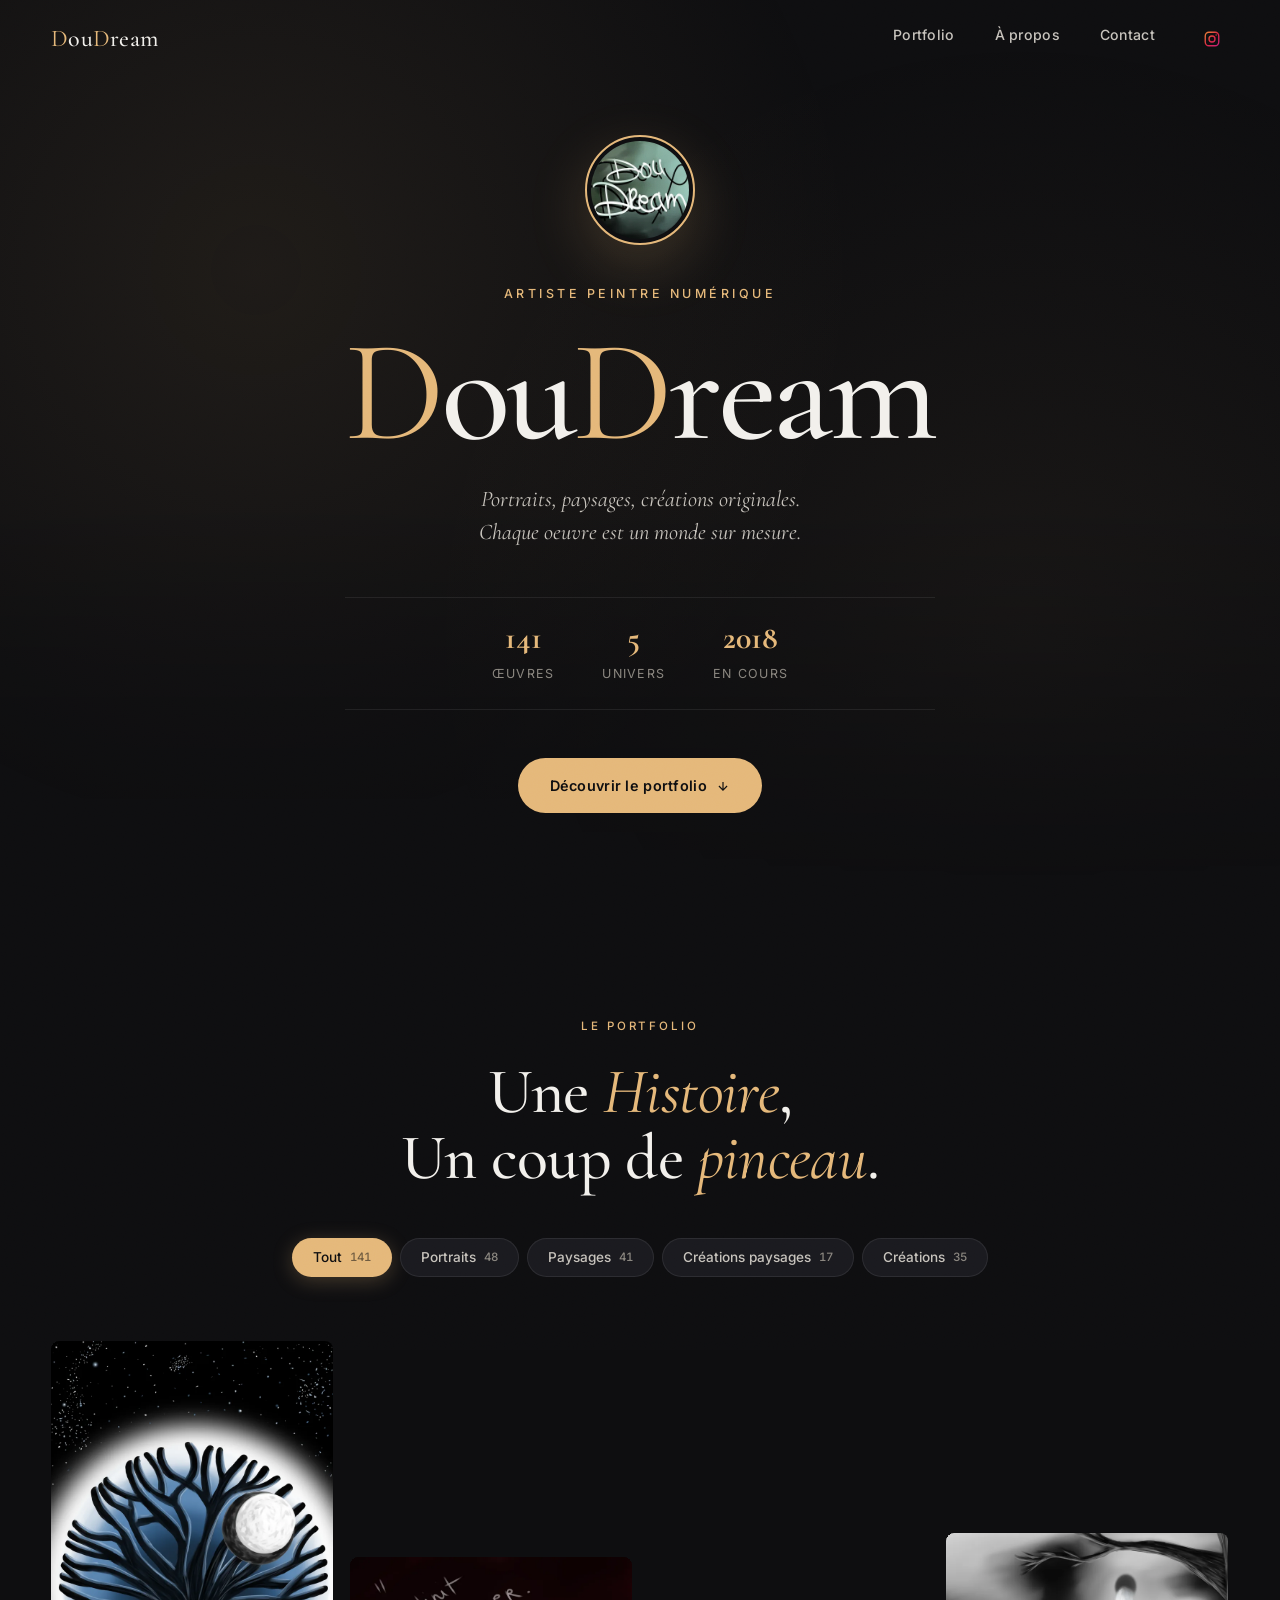
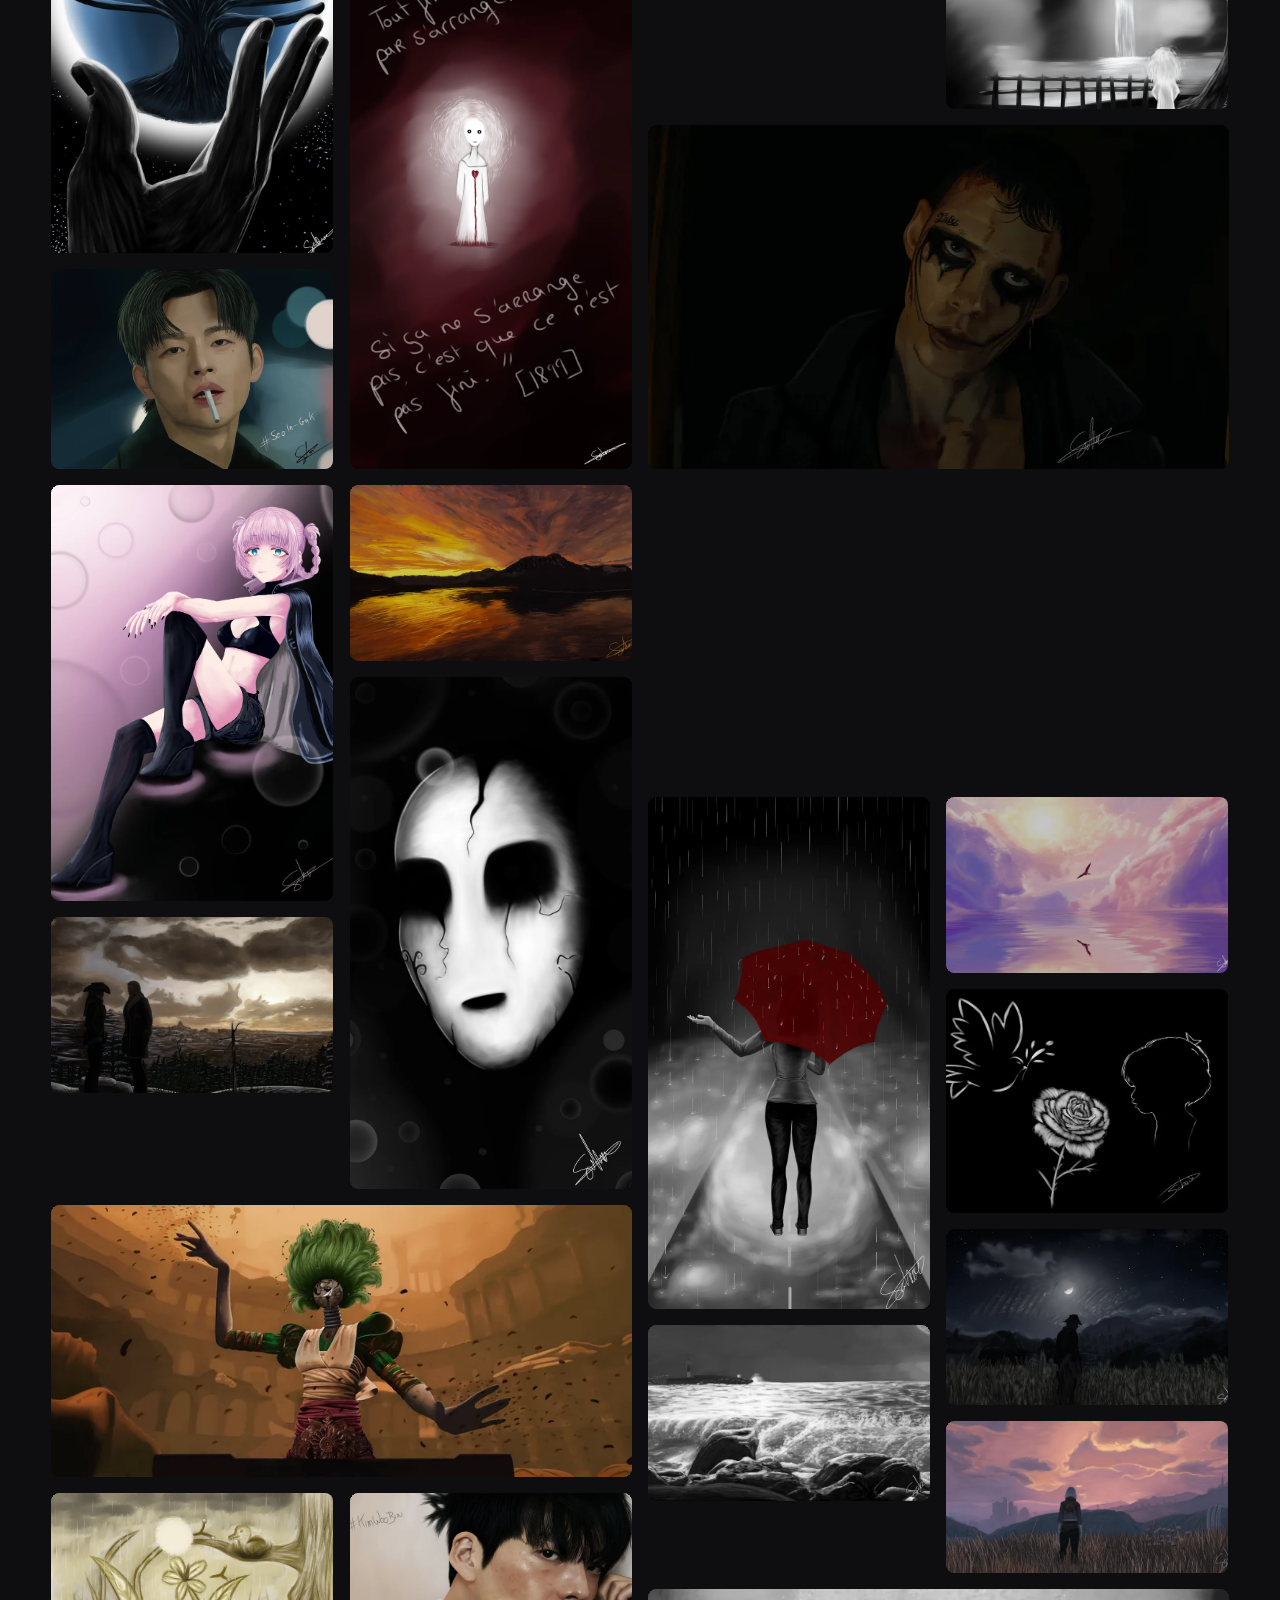
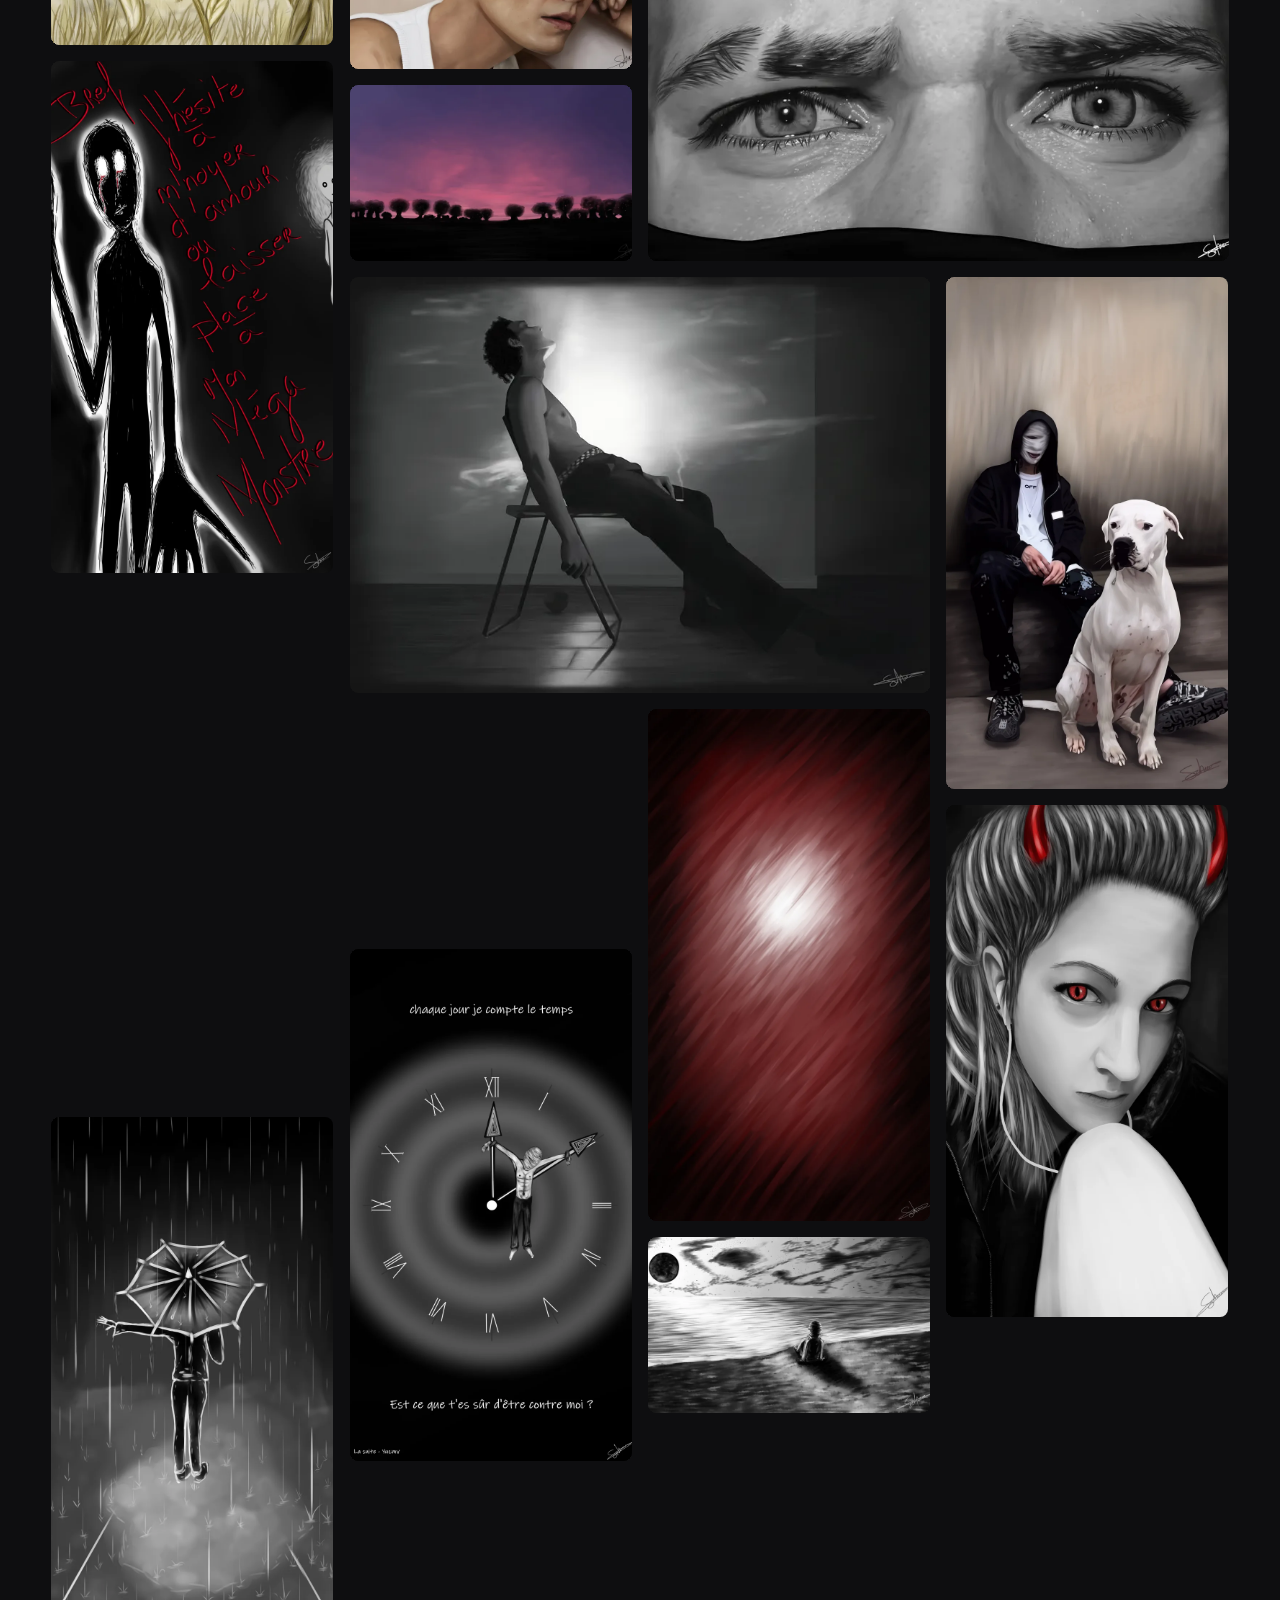
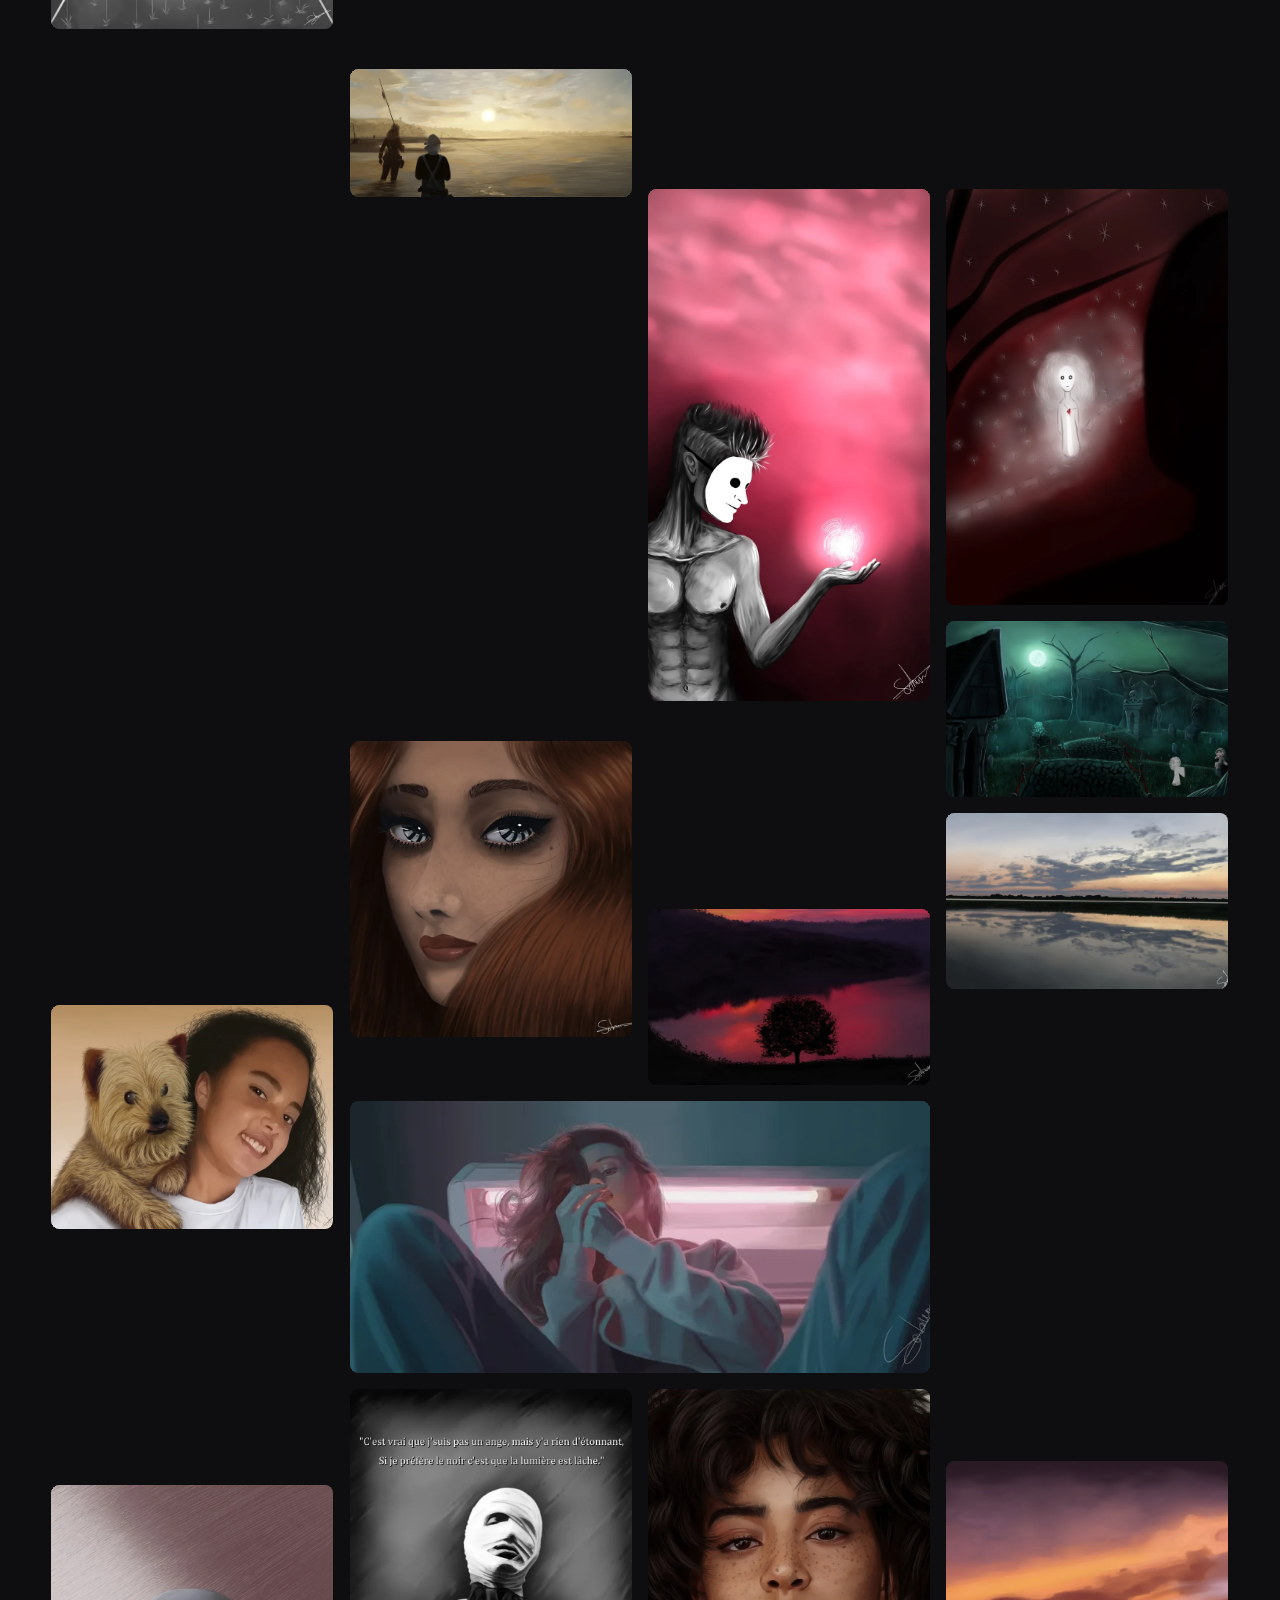
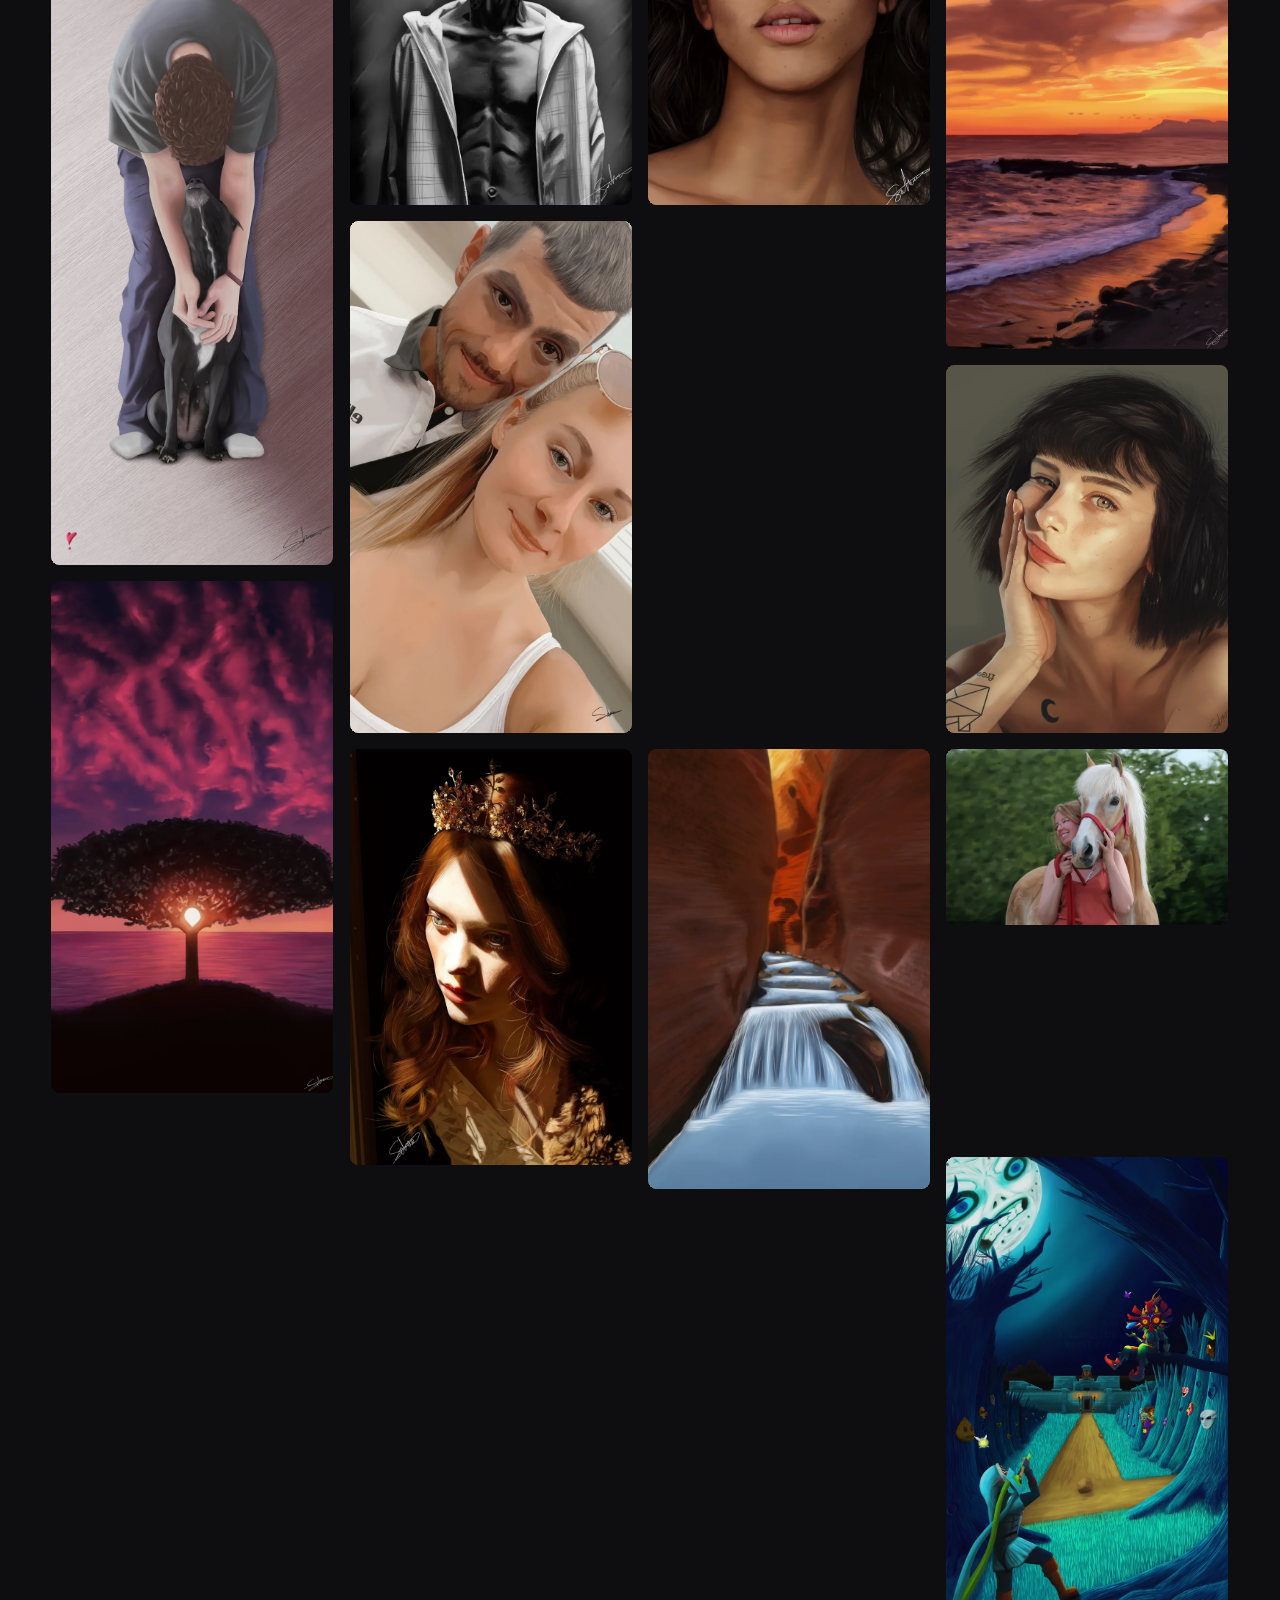
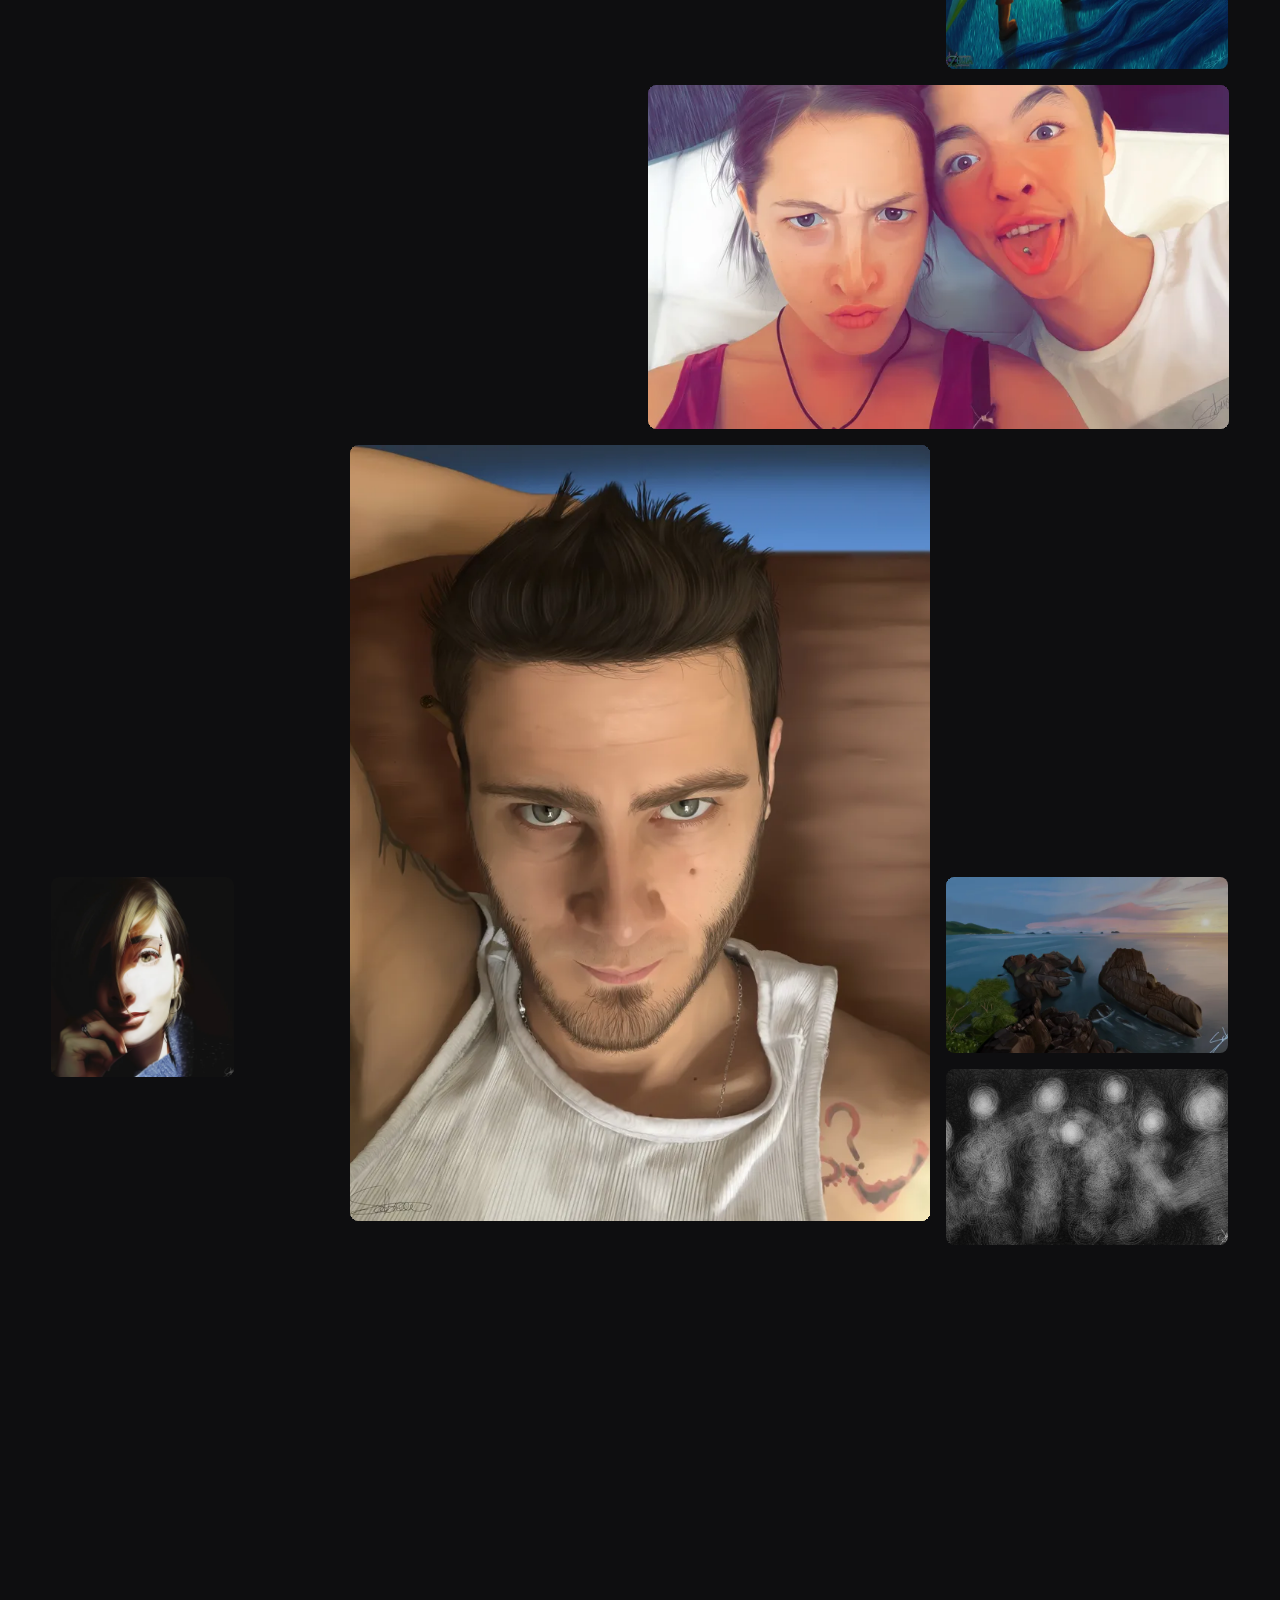
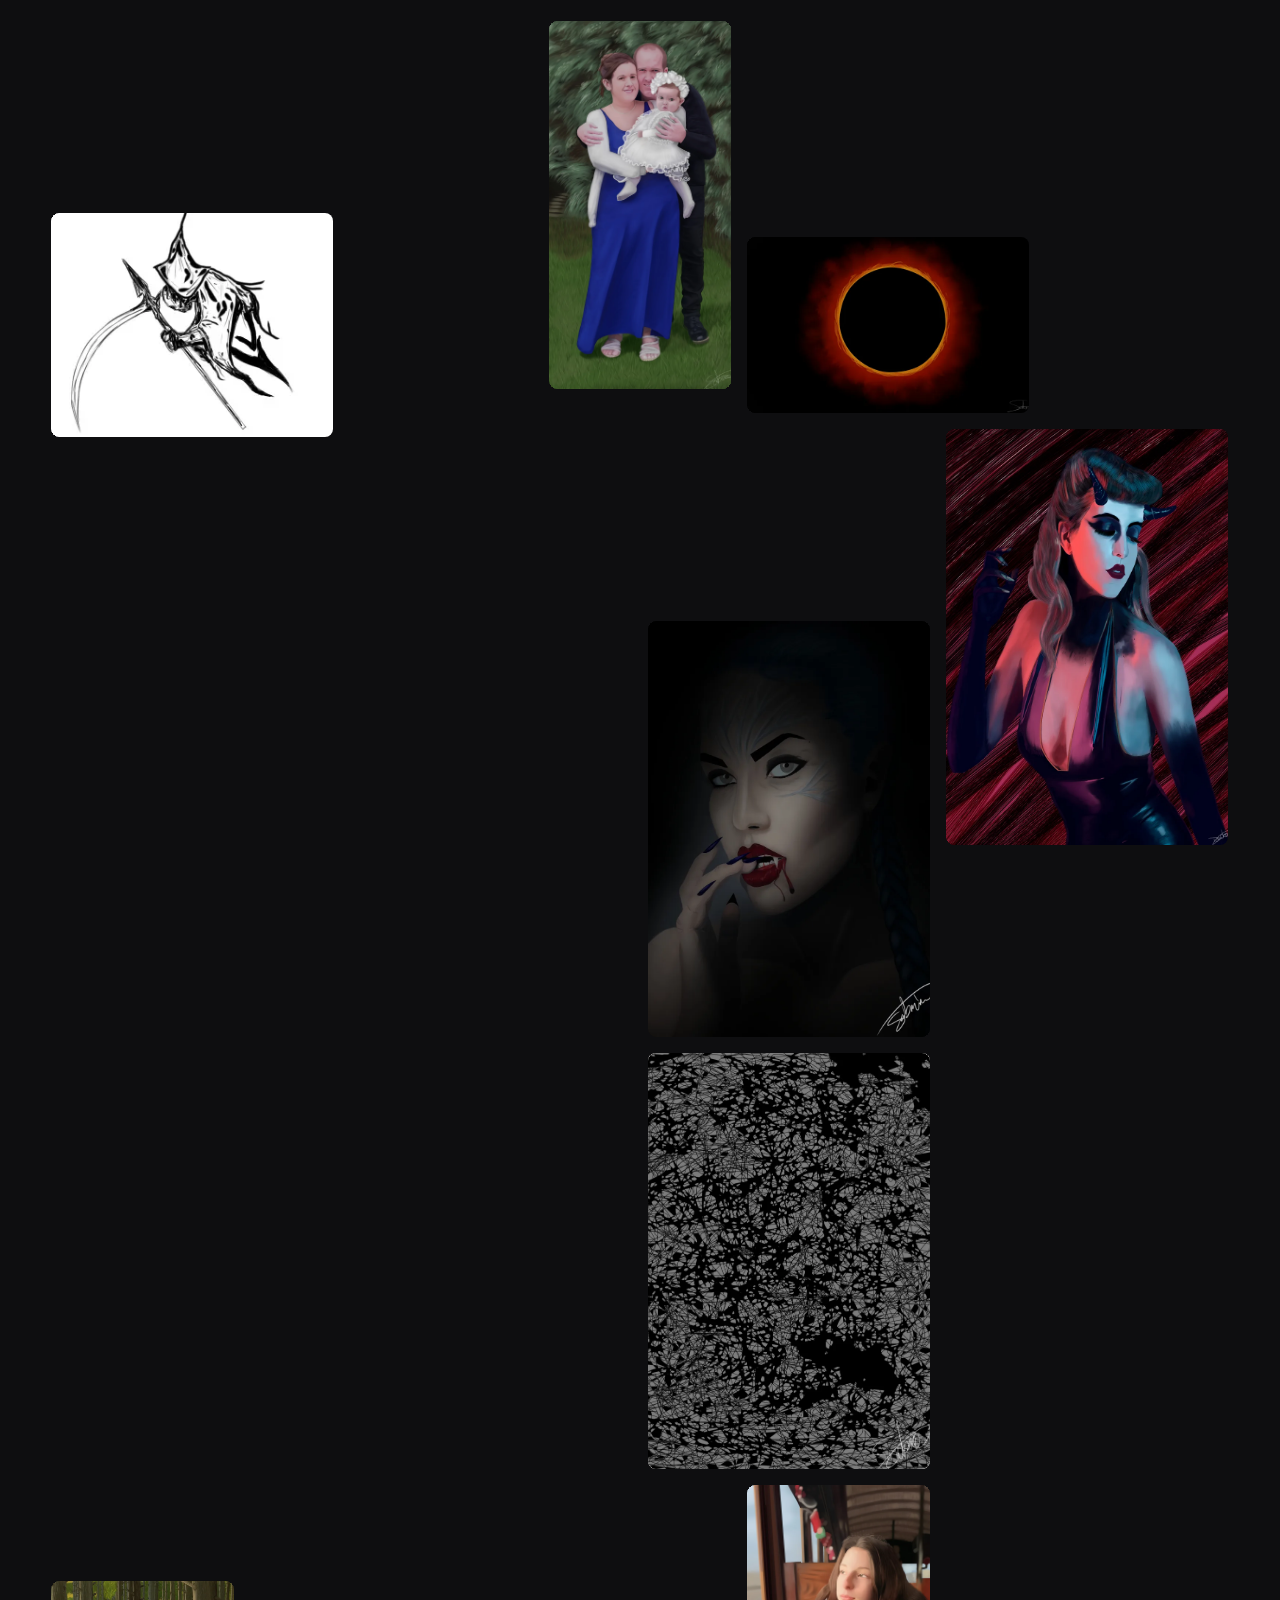
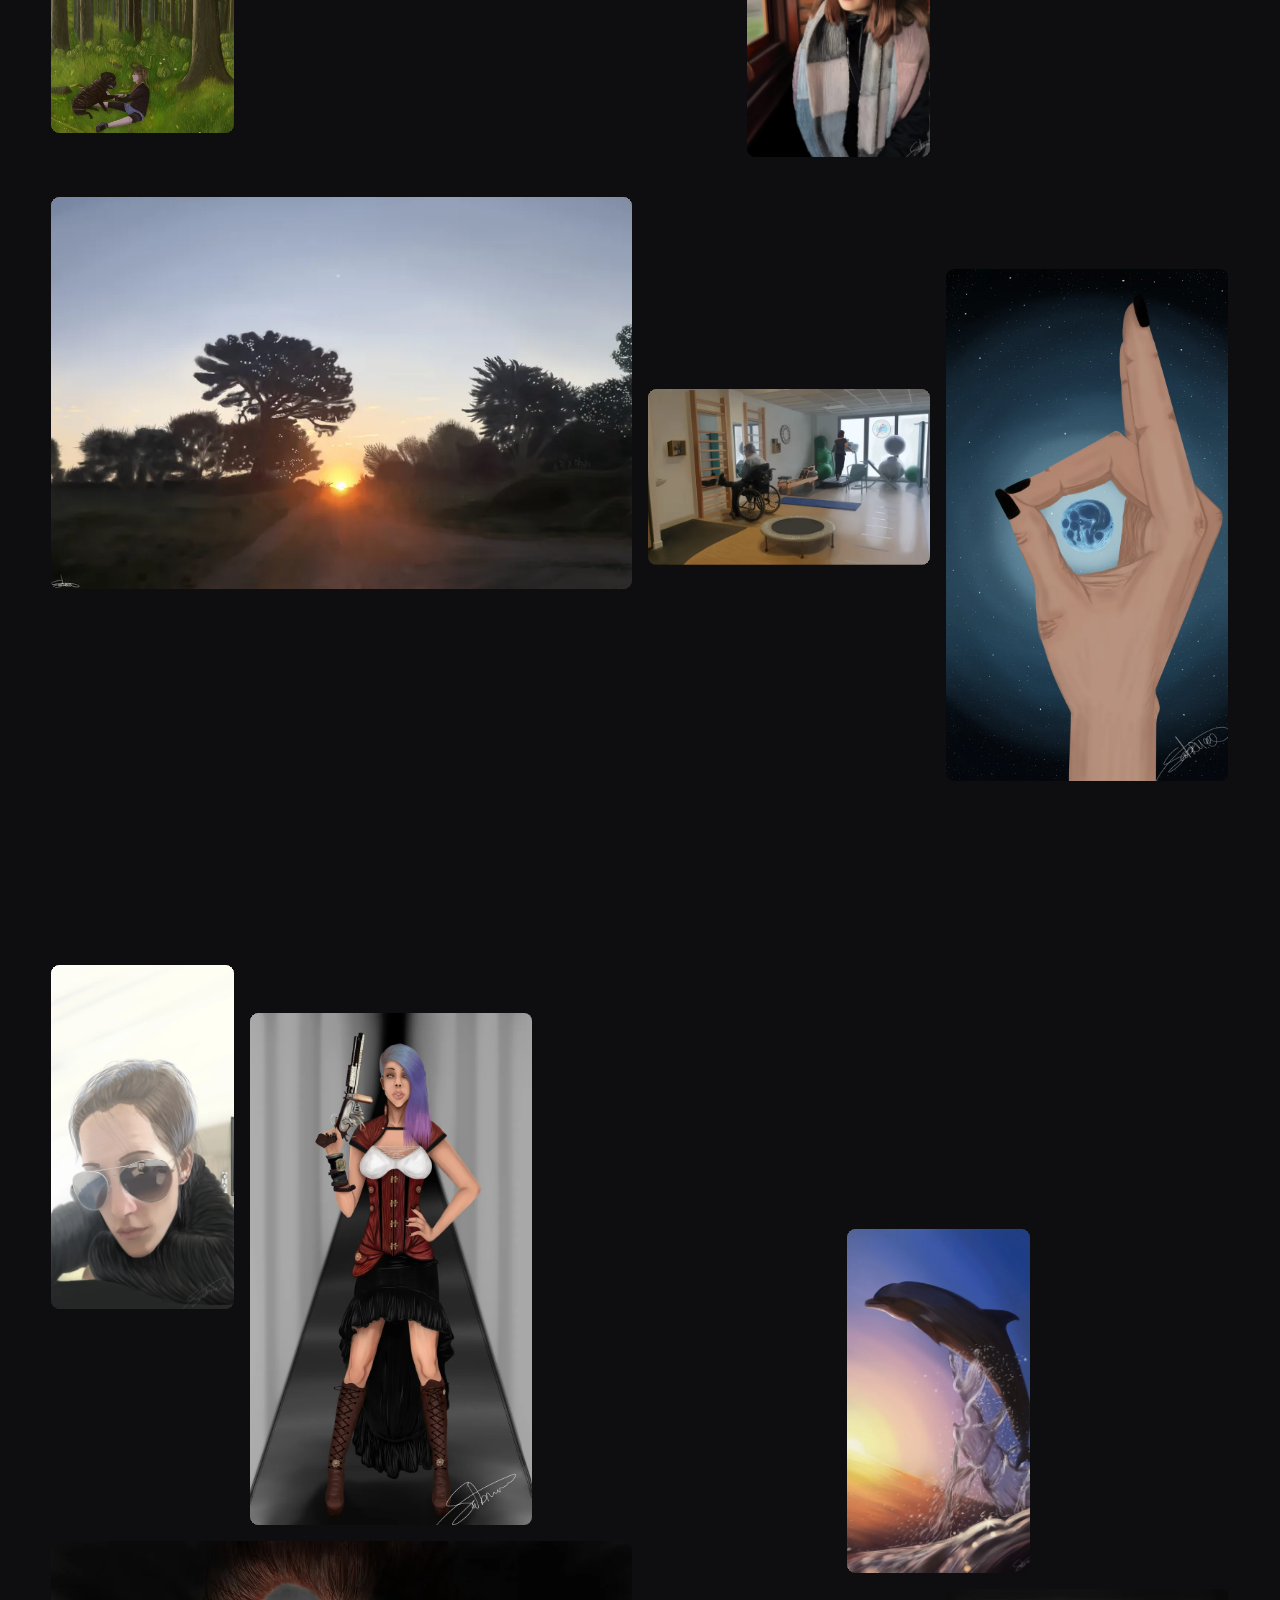
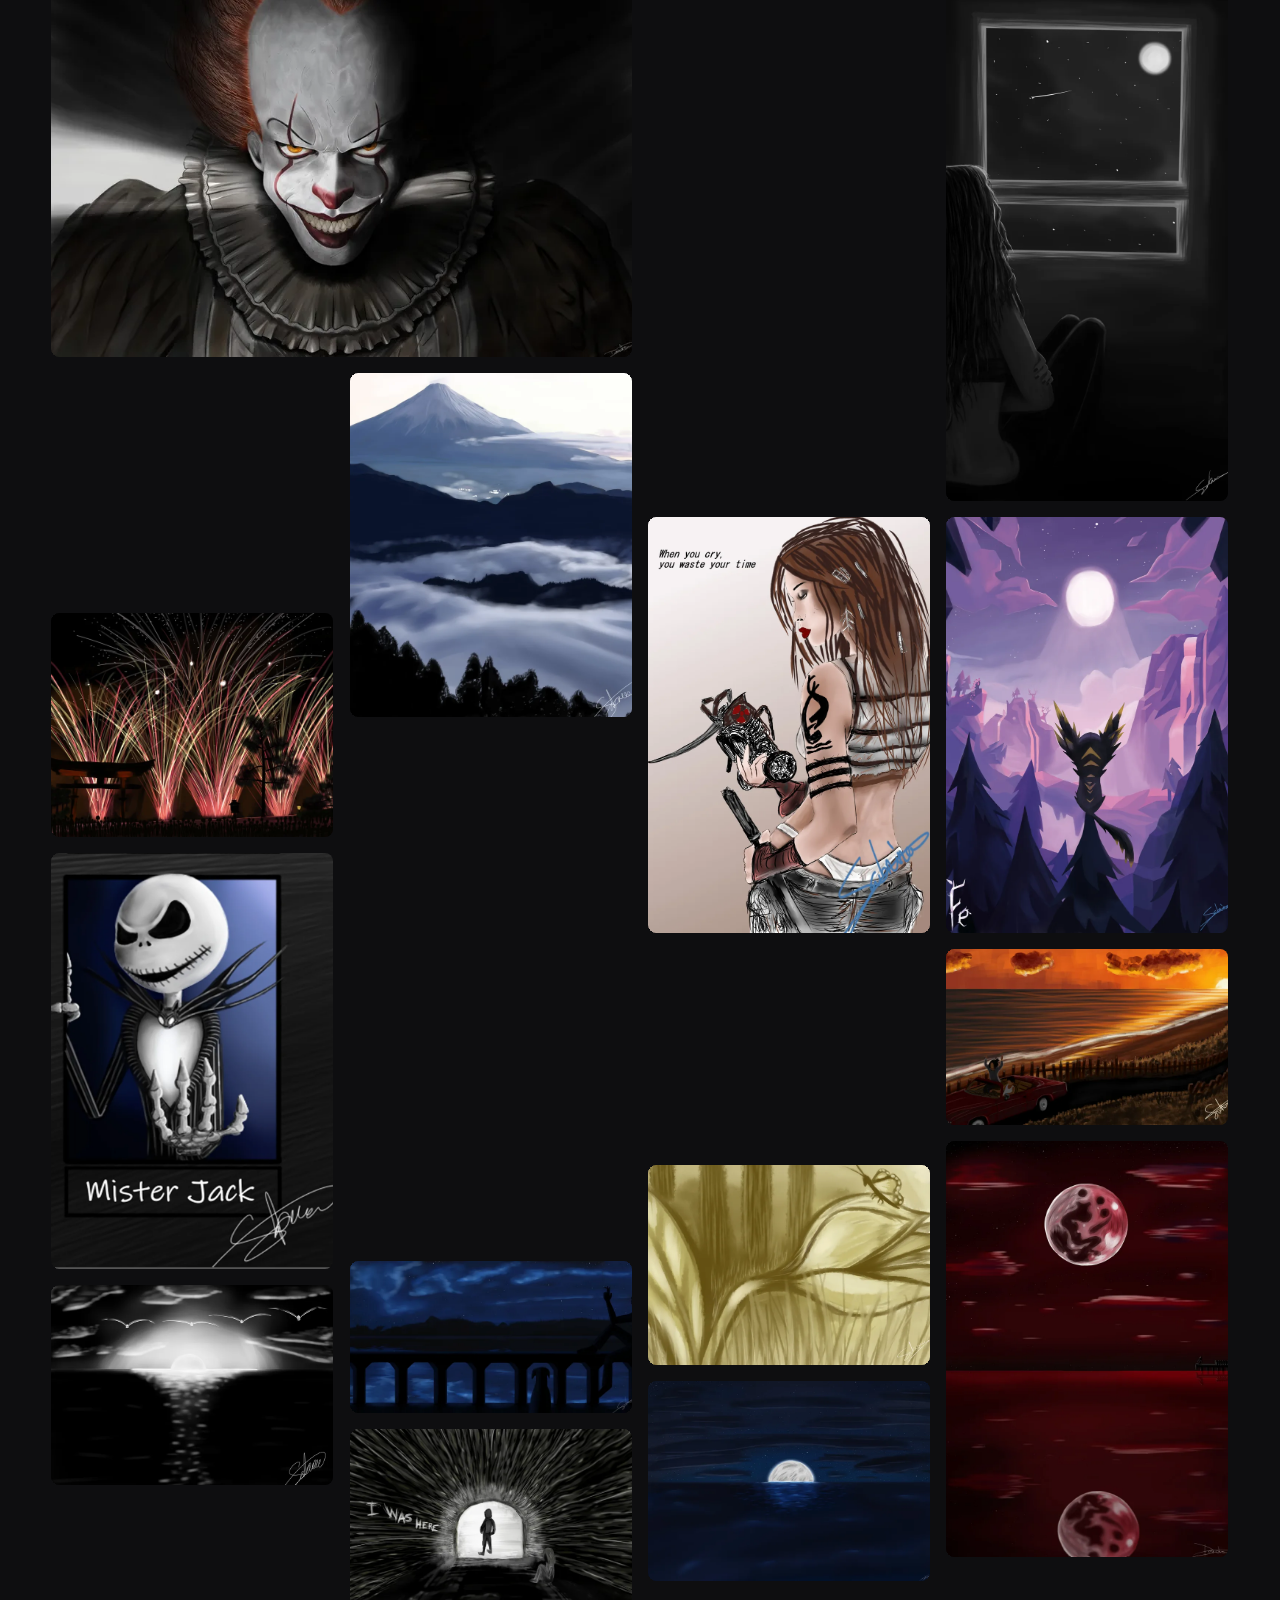
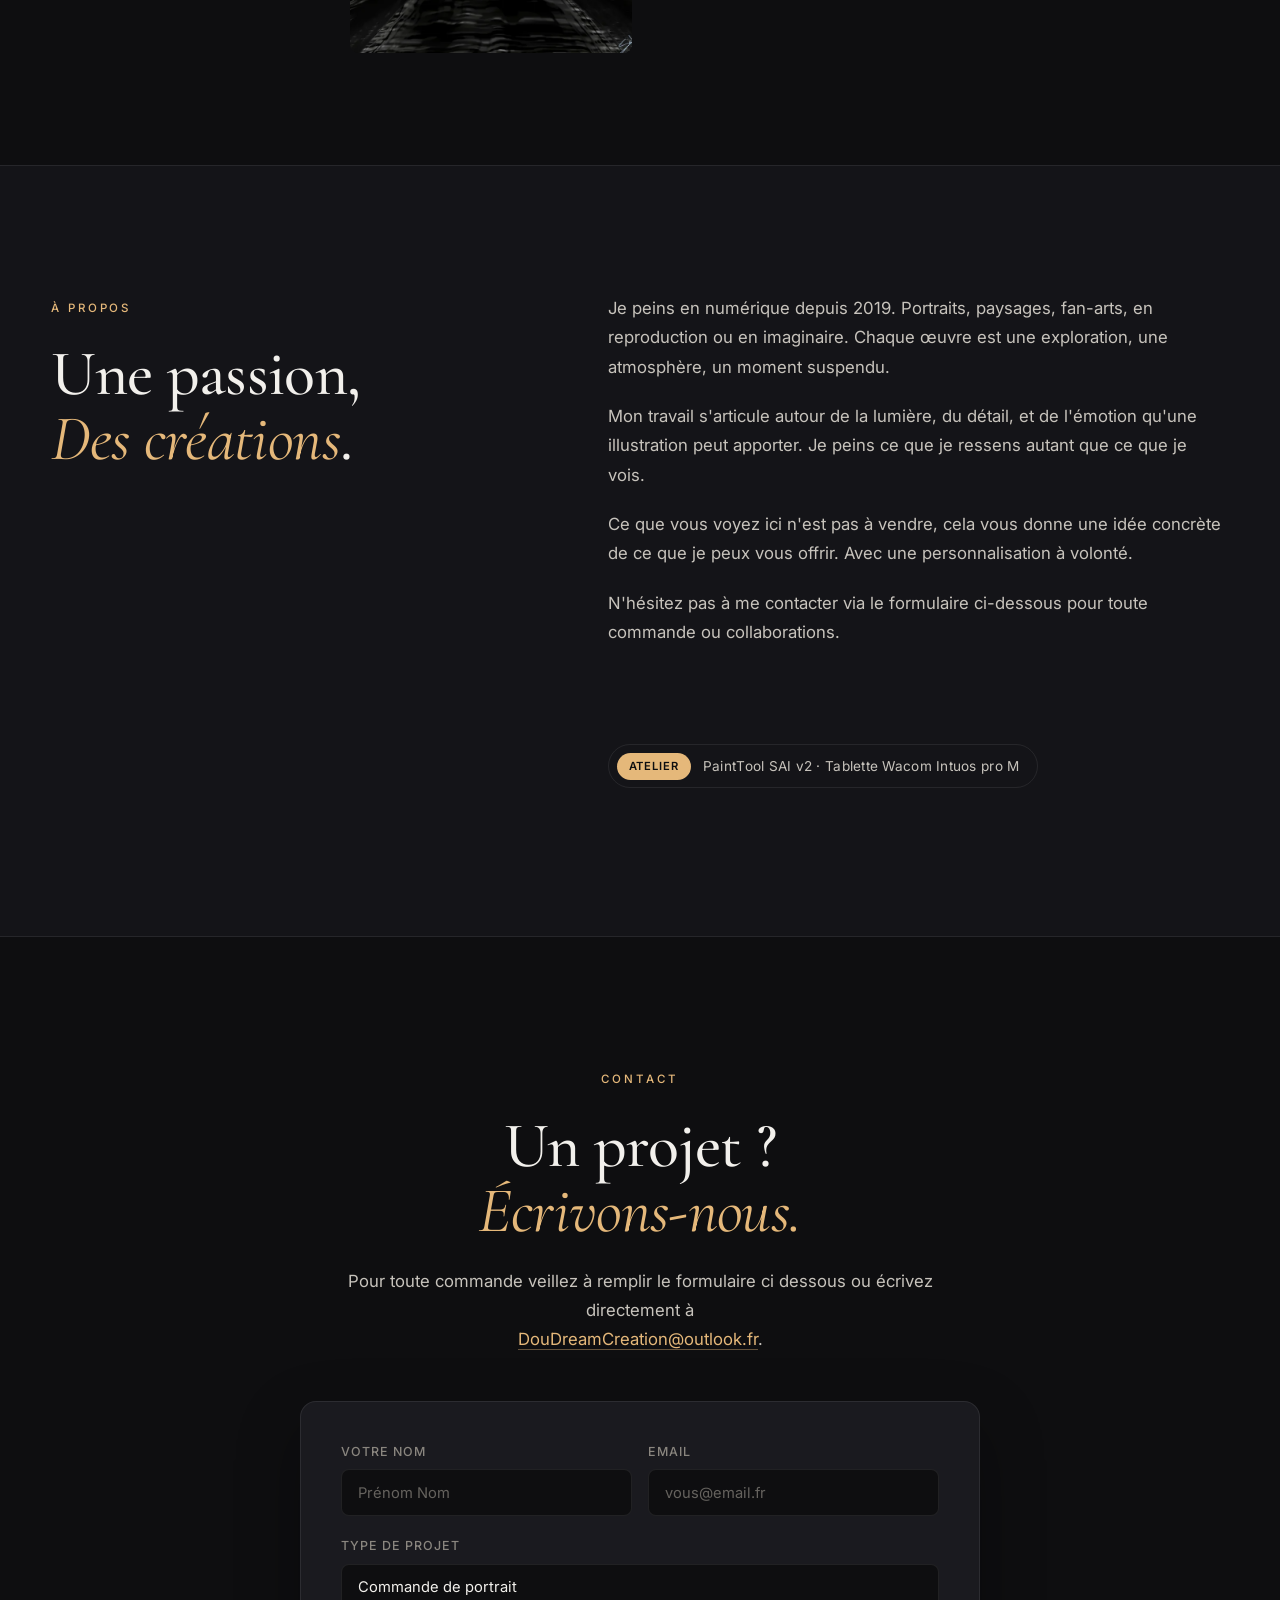
==== commit a8564591: "Fix Abstrait 404 on GitHub Pages by lowercasing filename Tuvoisquoi.webp didn't follow the _convert." ====
--- a/index.html
+++ b/index.html
@@ -1064,7 +1064,7 @@
     "id": 99999010,
     "title": "Abstrait",
     "category": "Divers",
-    "file": "Tuvoisquoi.webp",
+    "file": "tuvoisquoi.webp",
     "bg": "light",
     "w": 679,
     "h": 960
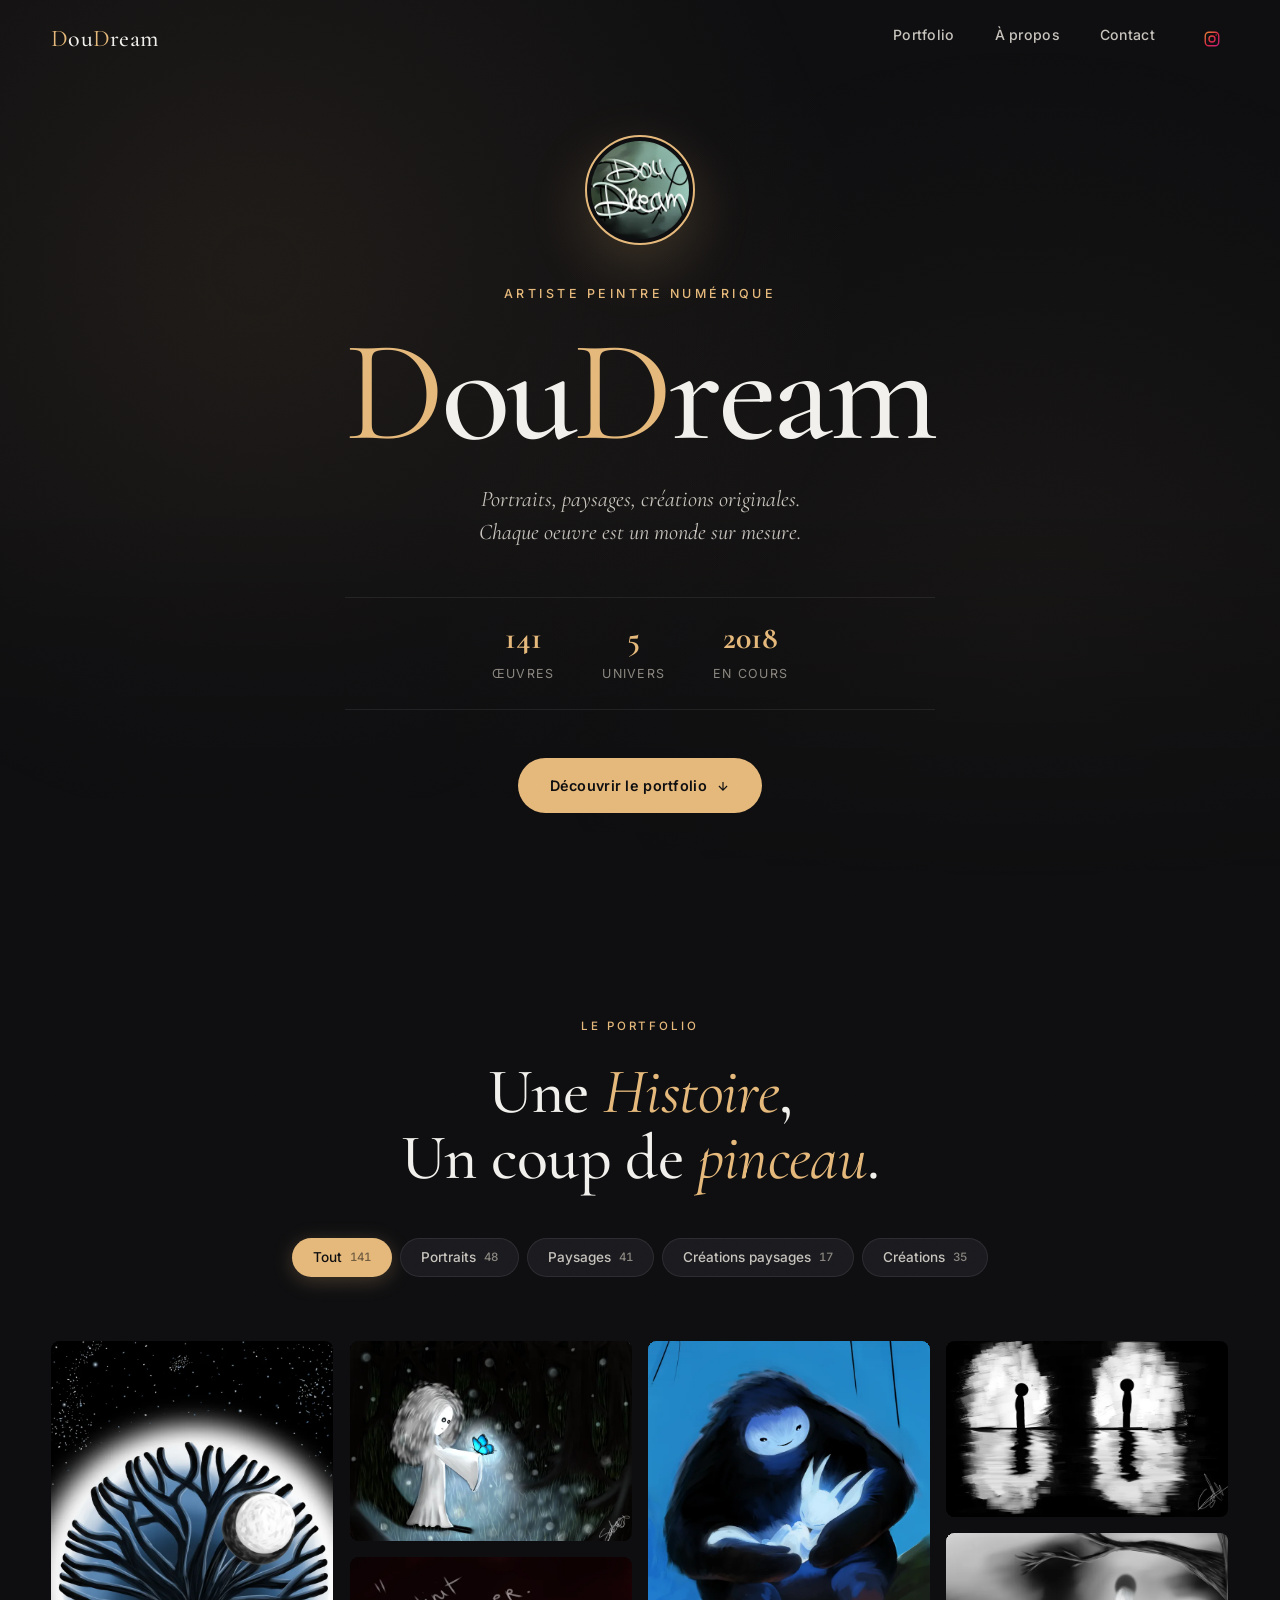
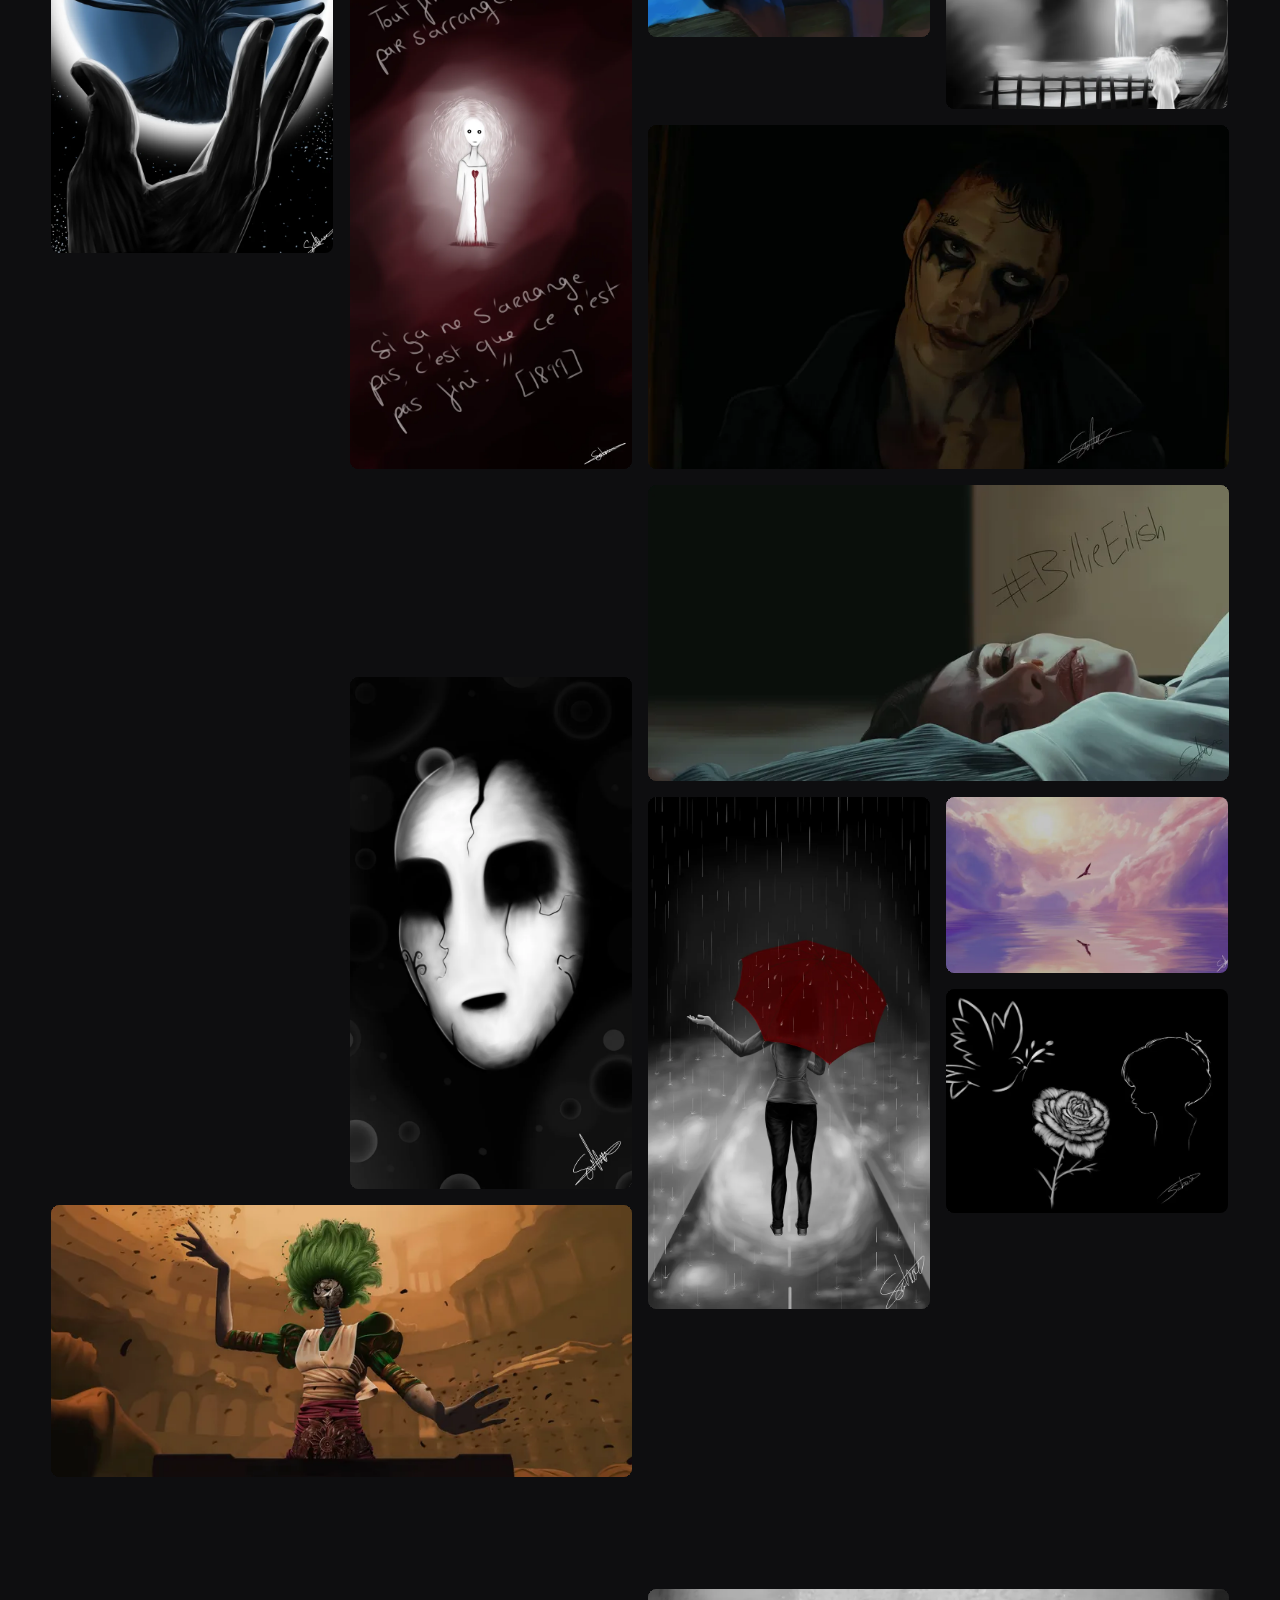
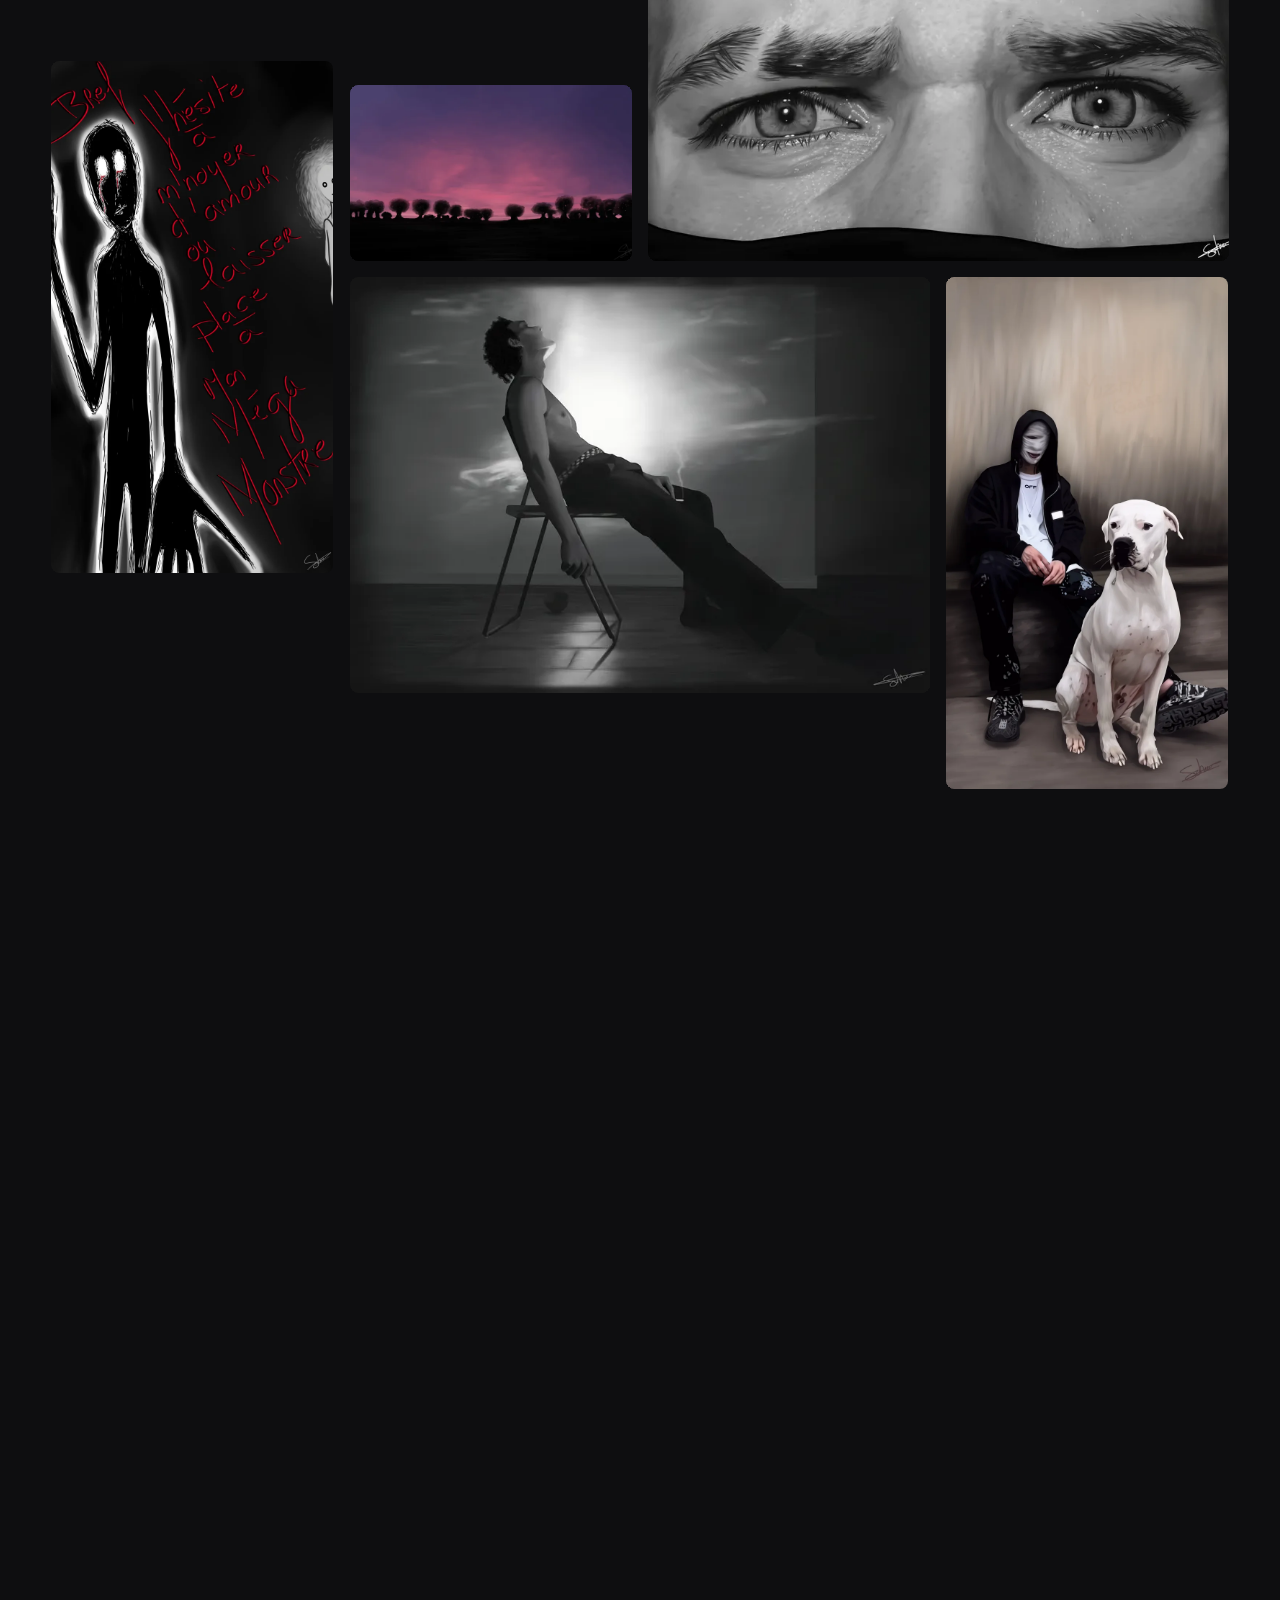
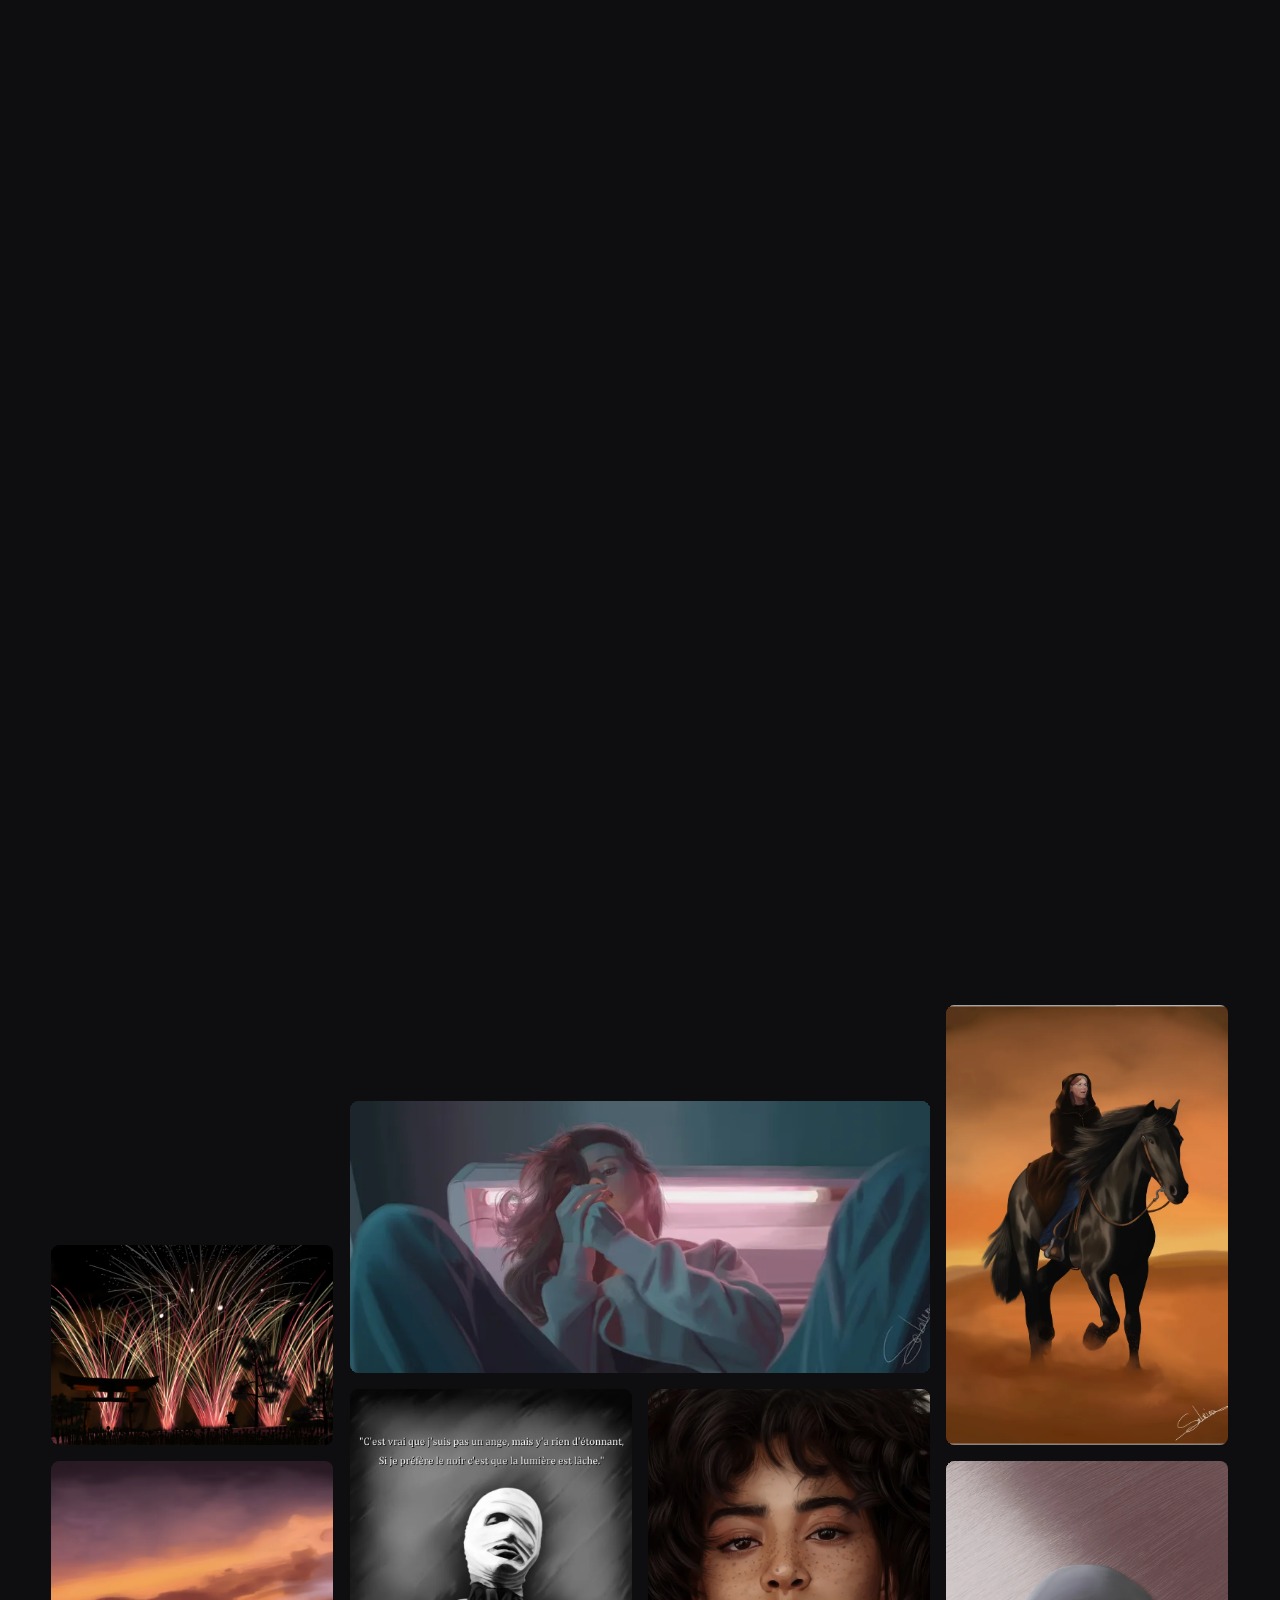
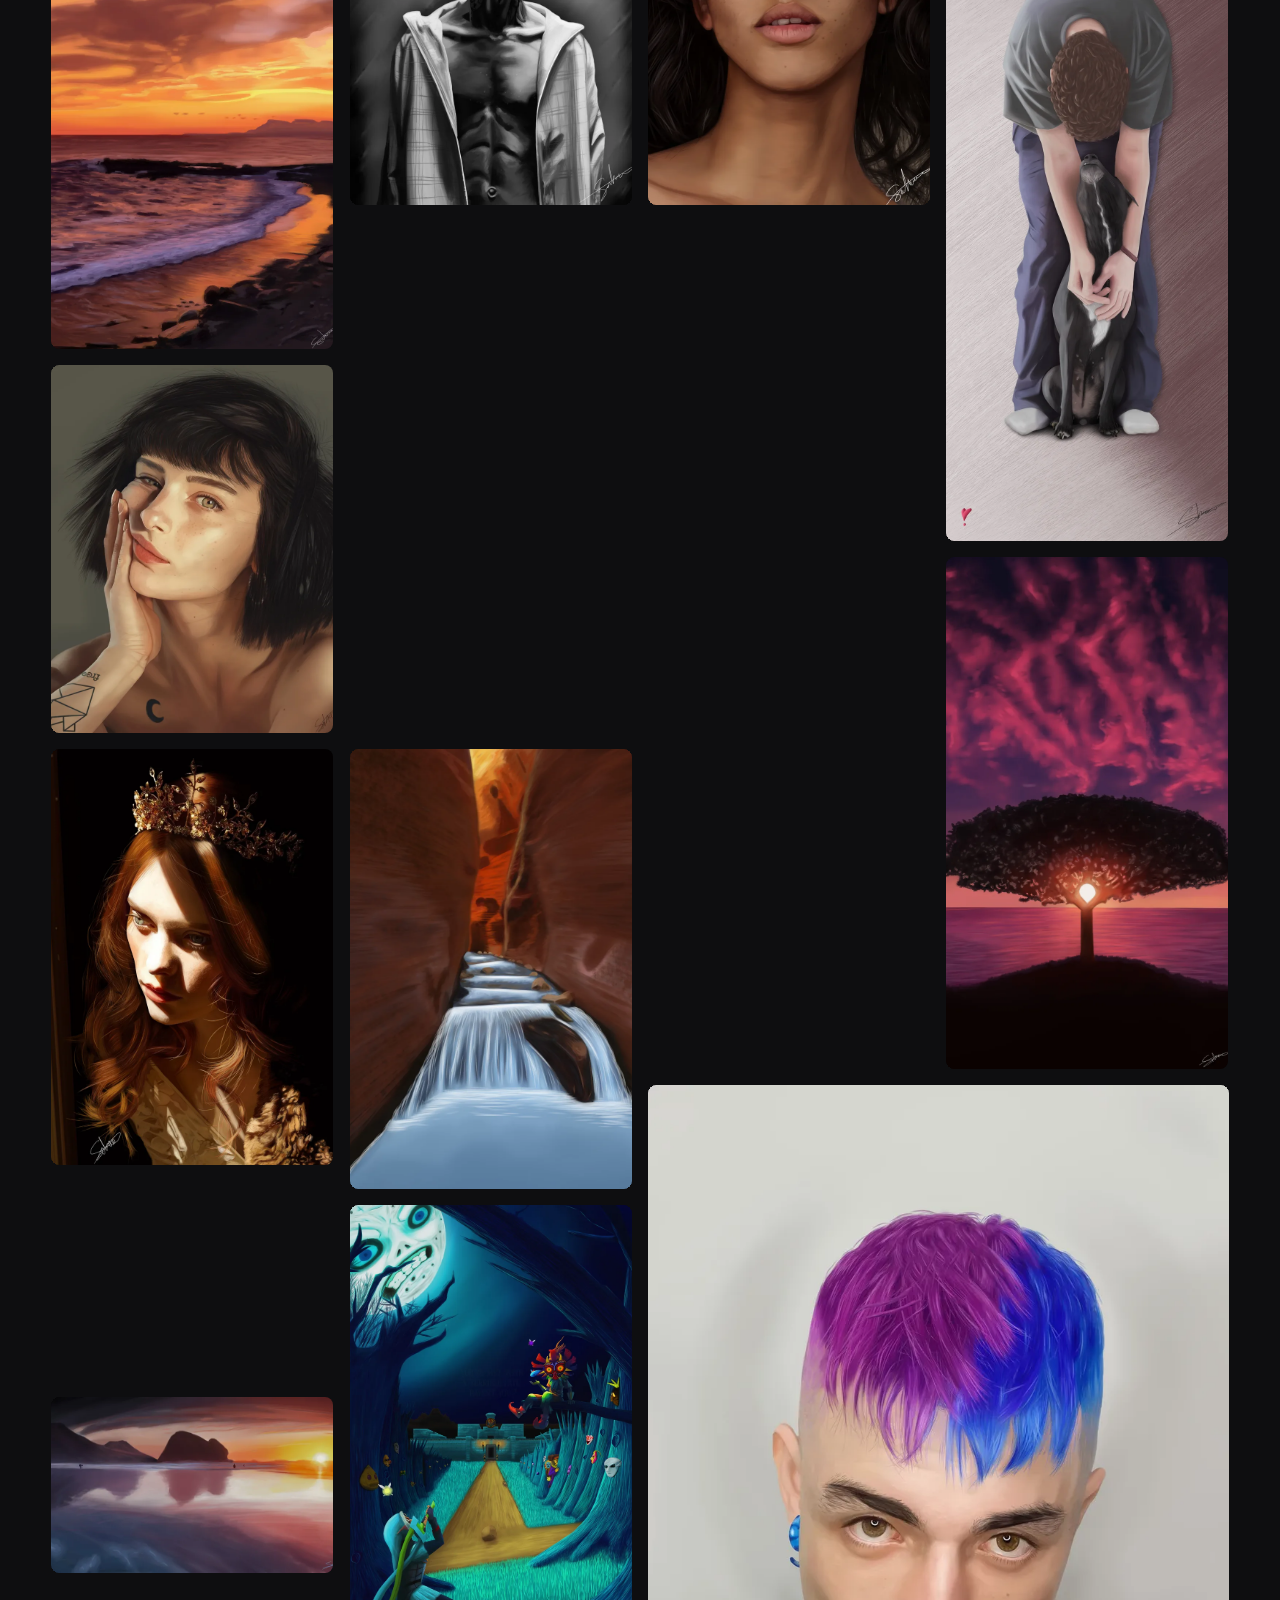
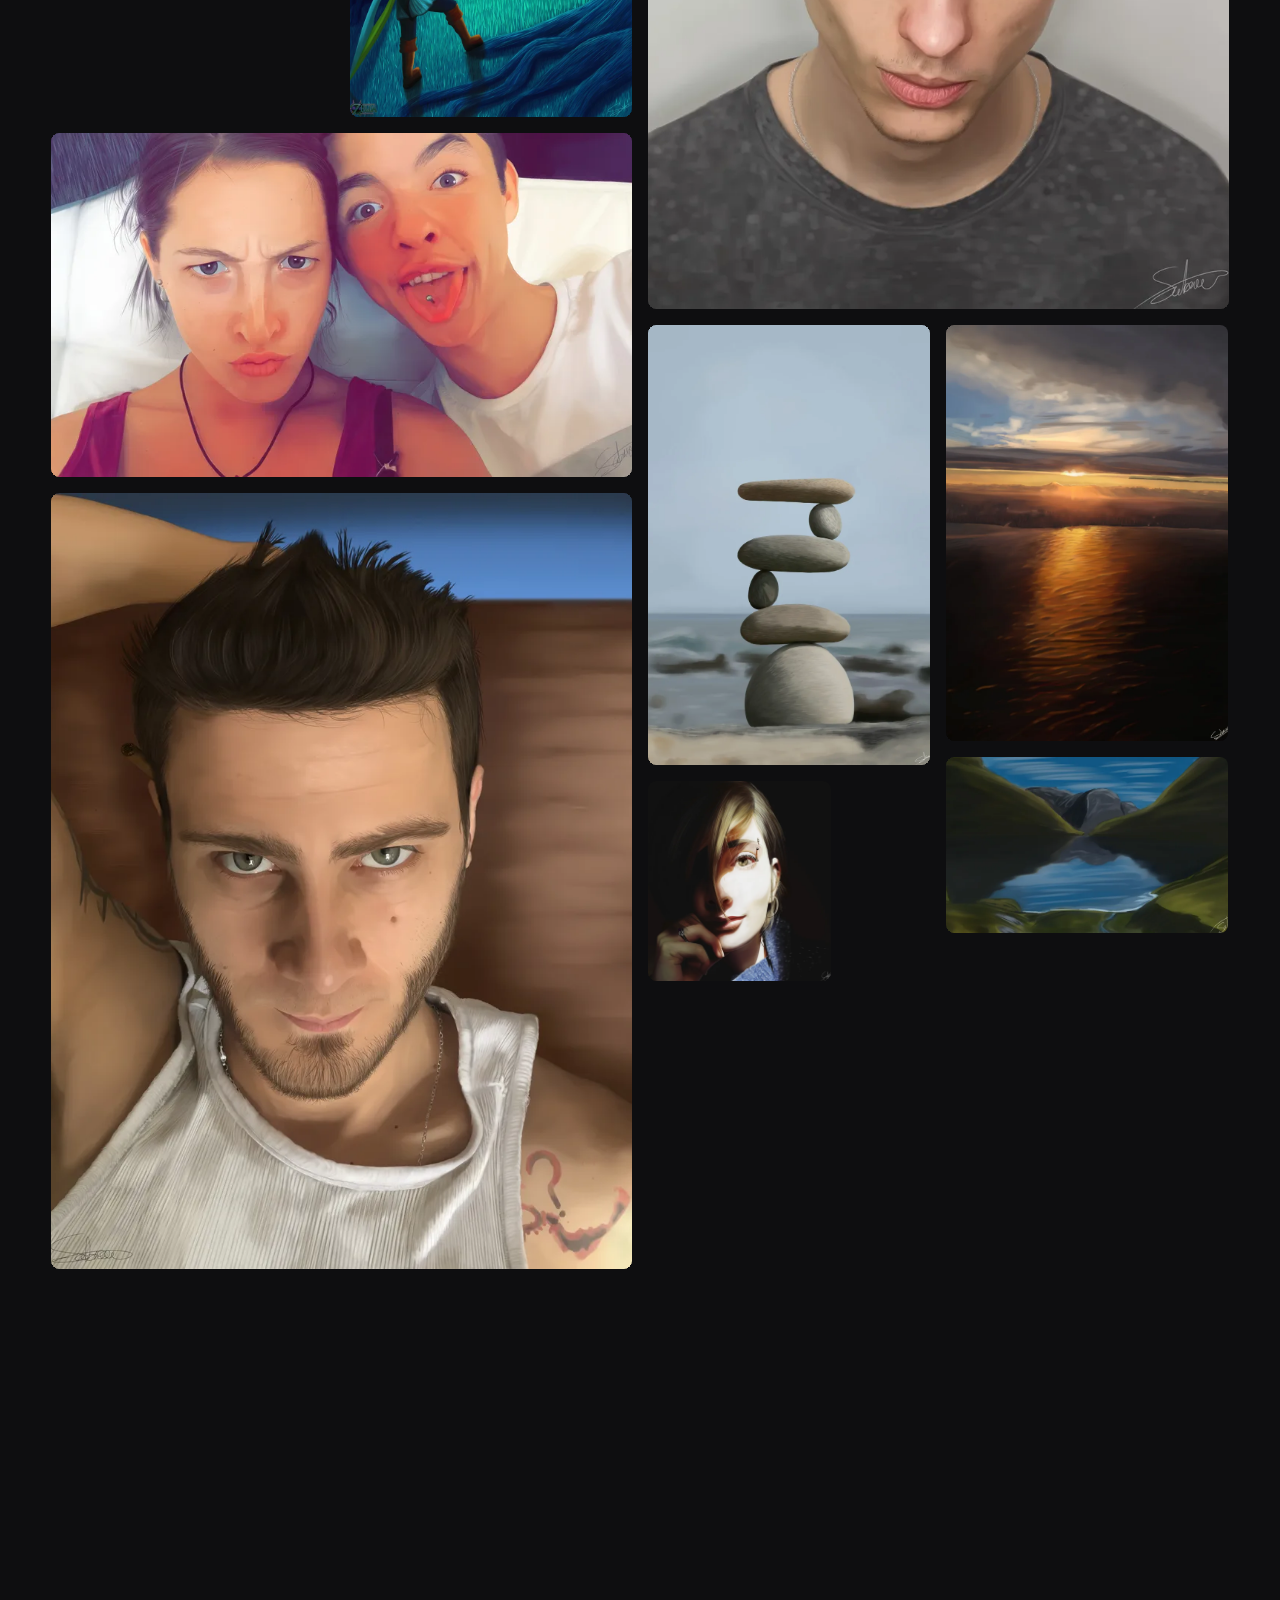
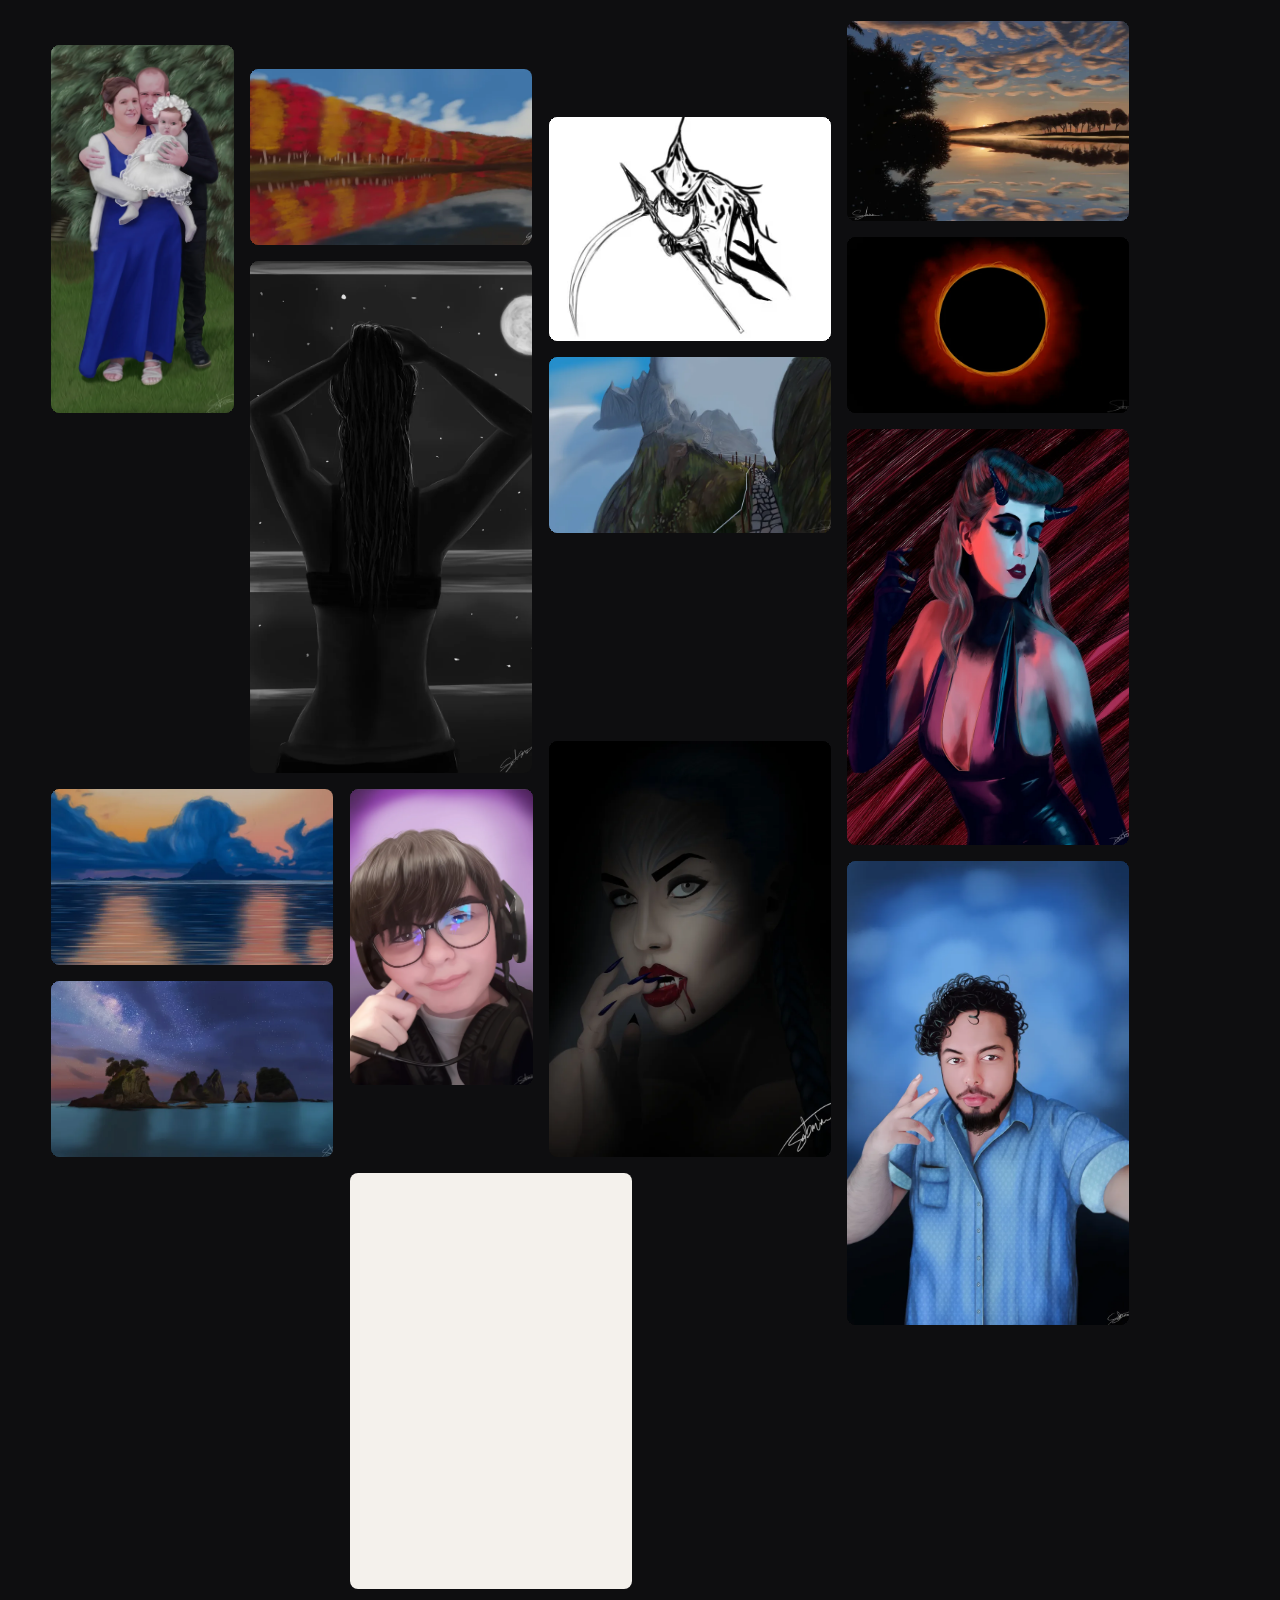
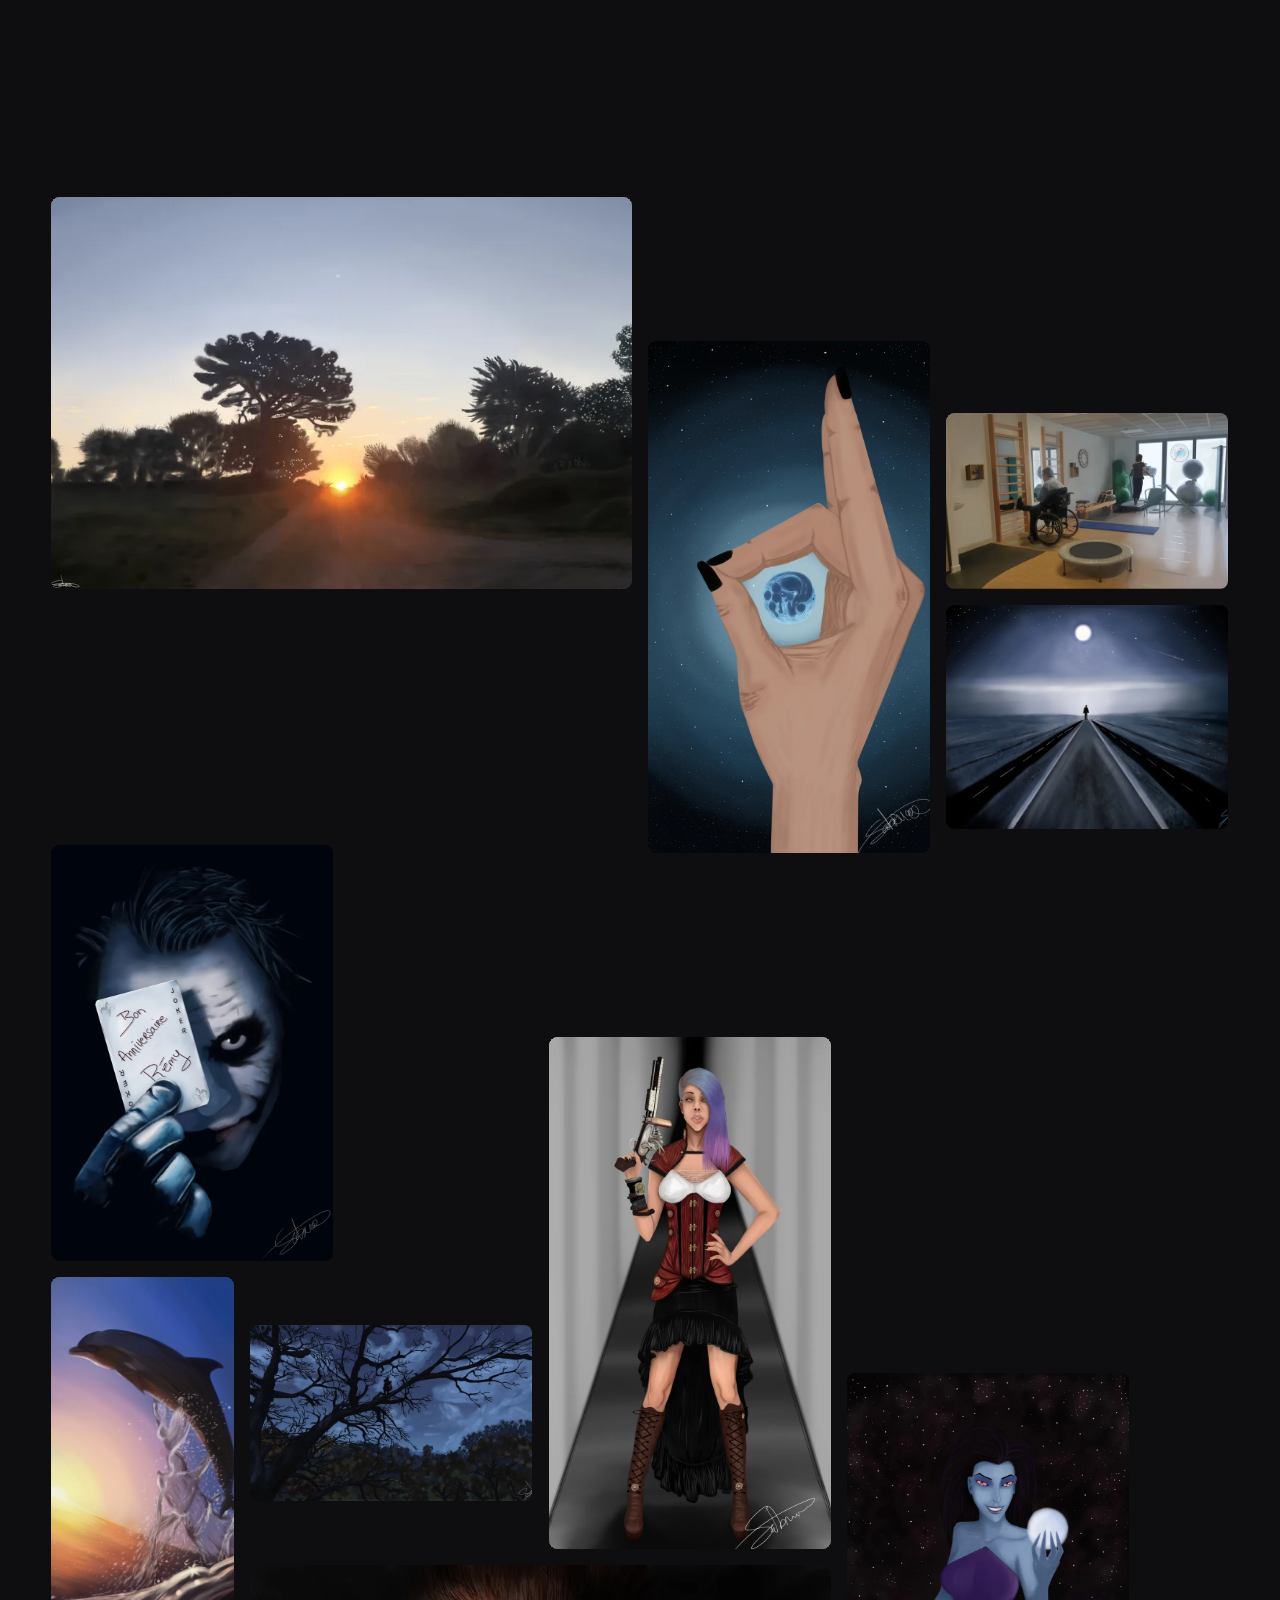
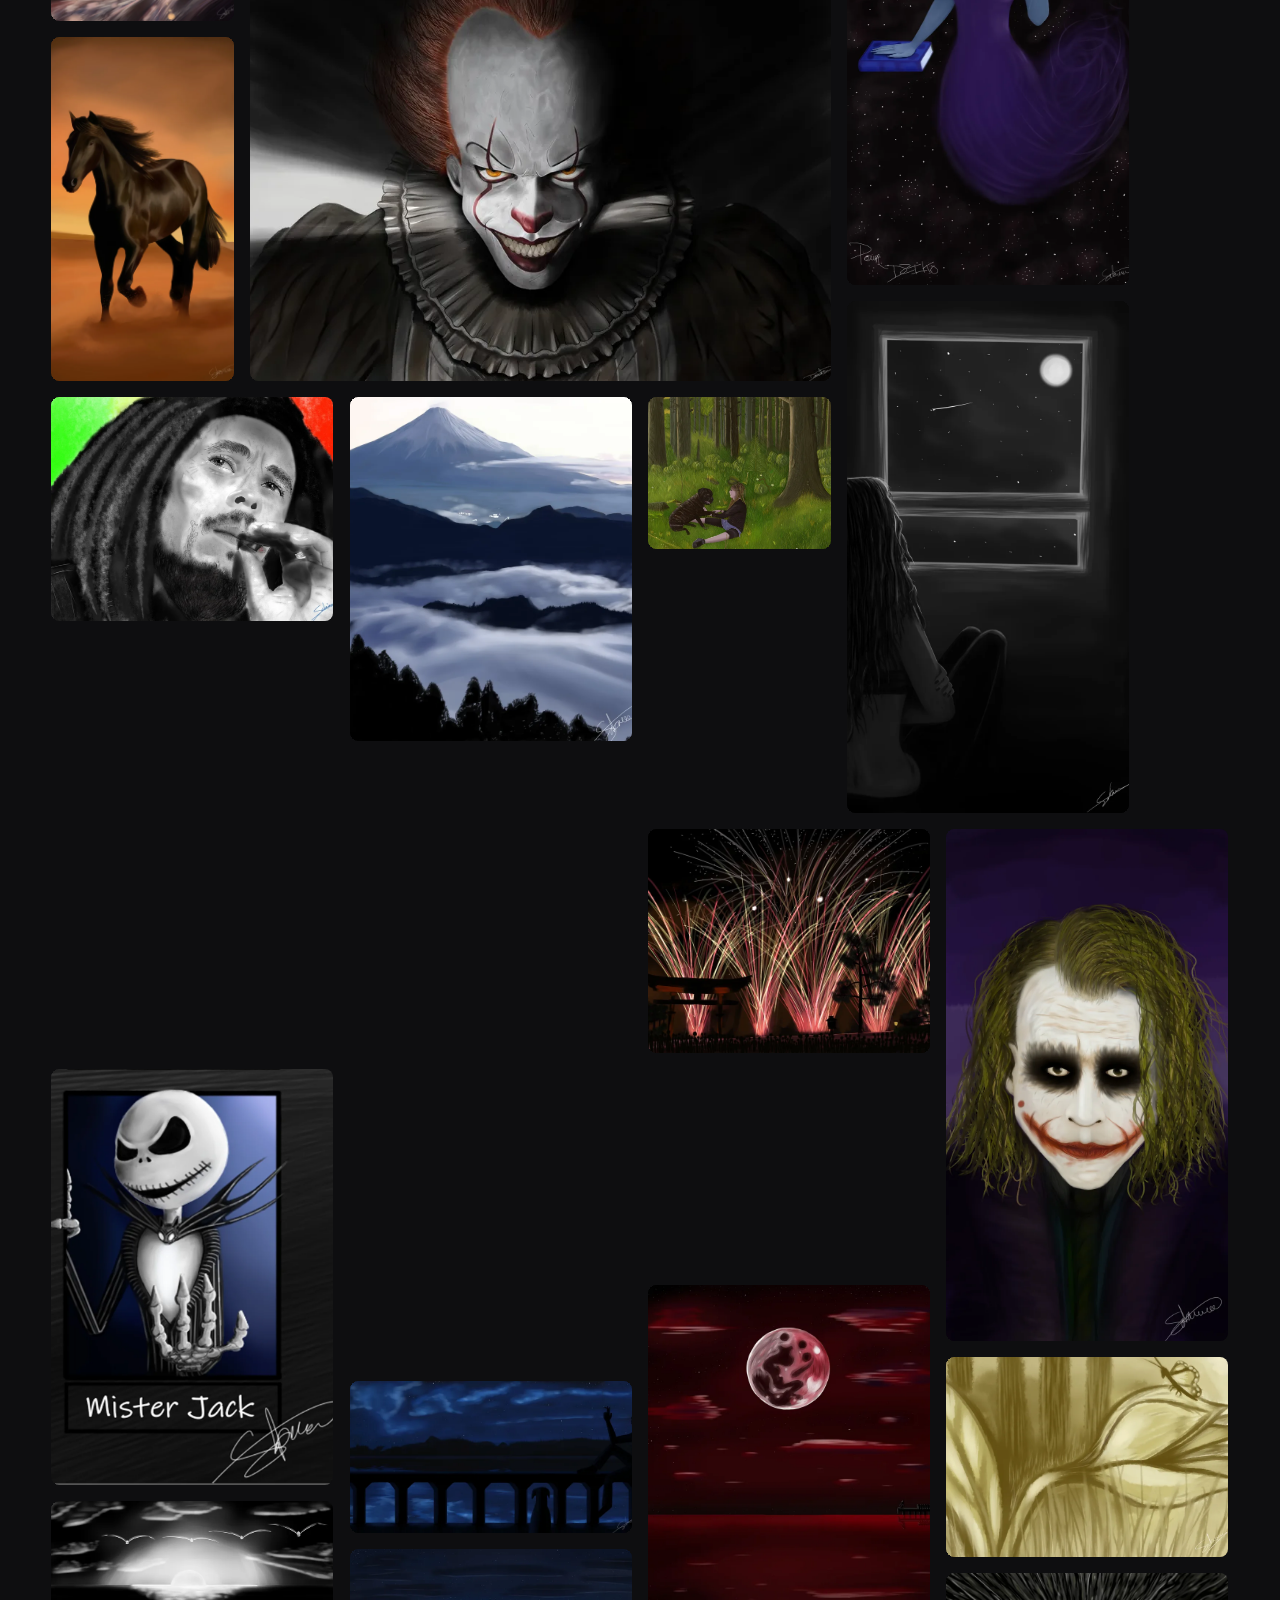
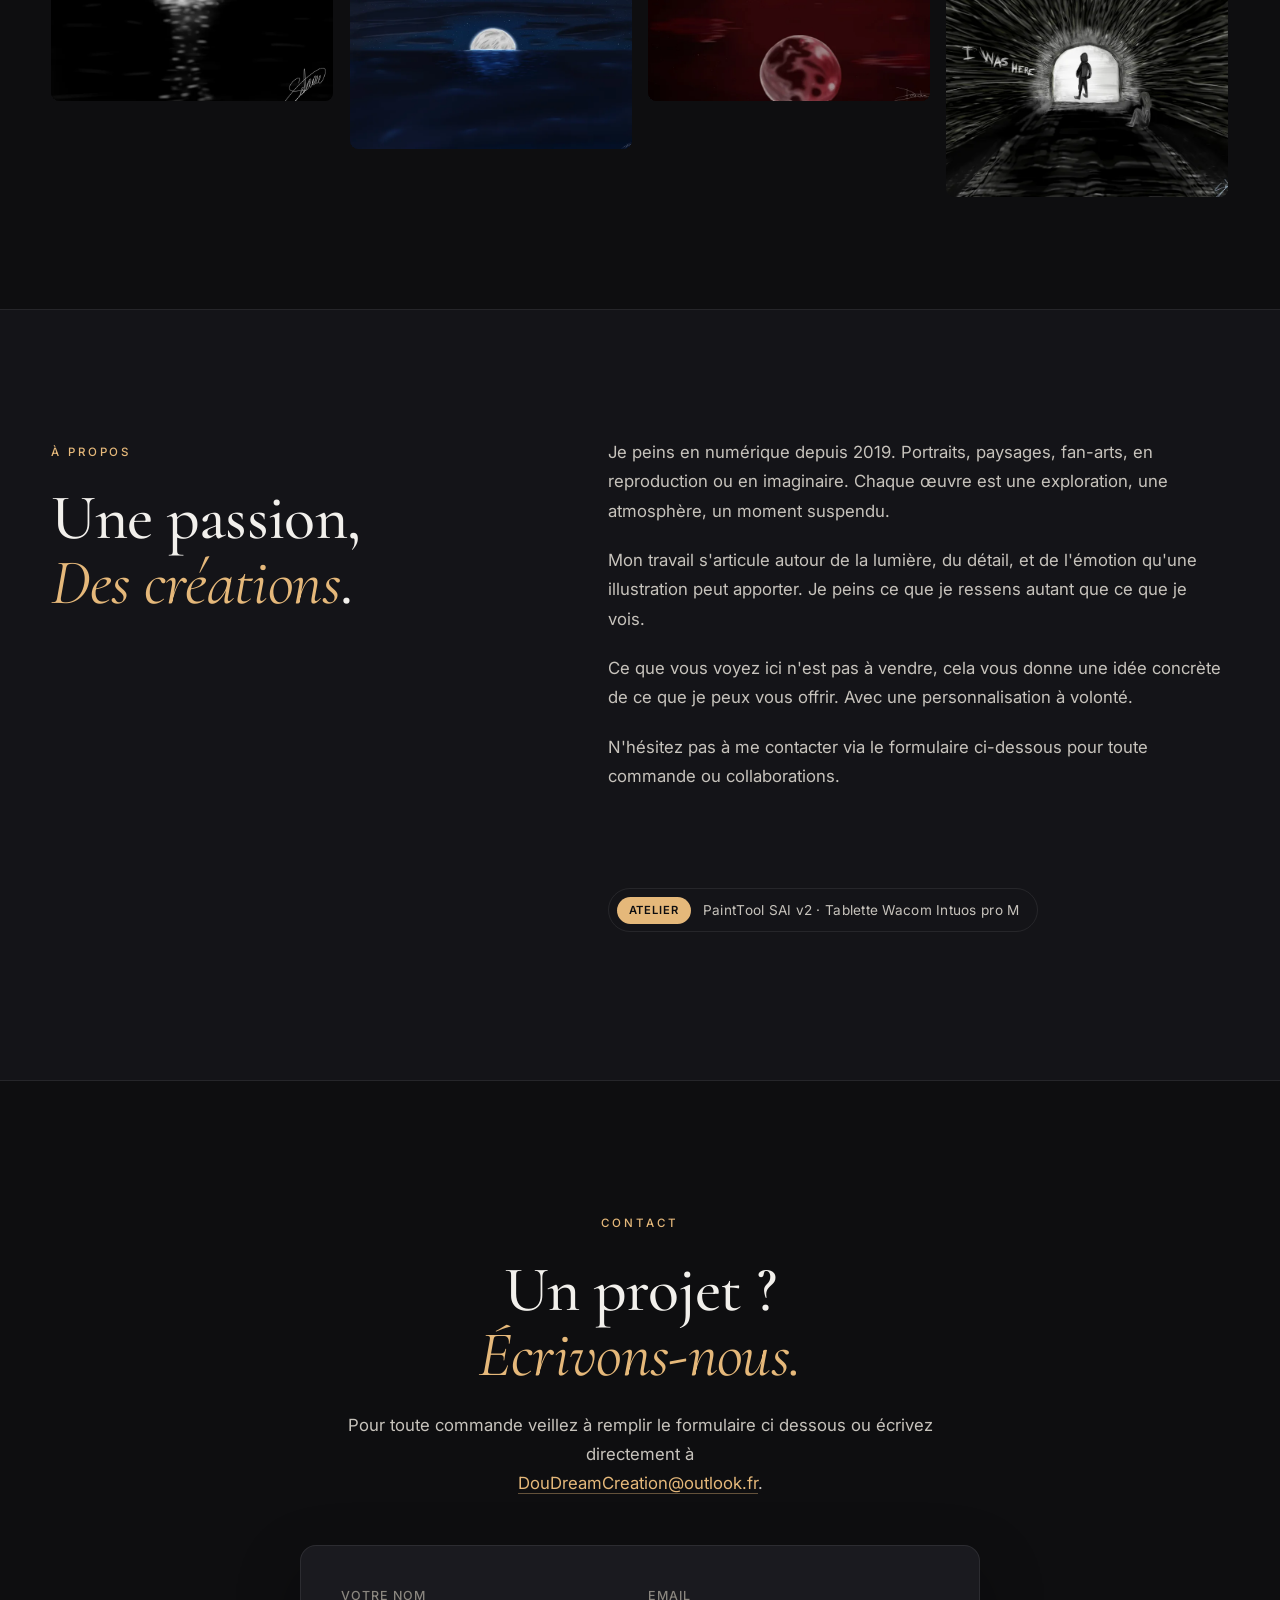
==== commit 1173d58a: "Add "Made by" credit link in footer Co-Authored-By: Claude Opus 4.7 <noreply@anthropic.com>" ====
--- a/index.html
+++ b/index.html
@@ -239,6 +239,9 @@
         Reproductions, utilisations commerciales ou redistribution interdites
         sans autorisation écrite de l'artiste.
       </p>
+      <p class="footer__made">
+        Made by : <a href="https://valaraukar56.github.io/Portfo/Mathieu/" target="_blank" rel="noopener">Mathieu</a>
+      </p>
     </div>
   </footer>
 
--- a/style.css
+++ b/style.css
@@ -510,6 +510,9 @@
 .footer__brand em { font-style: normal; color: var(--accent); font-weight: 400; }
 .footer__copy { font-size: 0.88rem; color: var(--ink-2); margin-bottom: 0.75rem; }
 .footer__note { font-size: 0.78rem; color: var(--muted); max-width: 520px; margin: 0 auto; line-height: 1.55; }
+.footer__made { font-size: 0.75rem; color: var(--muted); margin-top: 1.5rem; letter-spacing: 0.02em; }
+.footer__made a { color: var(--ink-2); text-decoration: none; border-bottom: 1px solid rgba(229,184,122,0.25); transition: color var(--t), border-color var(--t); }
+.footer__made a:hover { color: var(--accent); border-color: var(--accent); }
 
 .footer__ig {
   display: inline-flex; align-items: center; gap: 0.55rem;
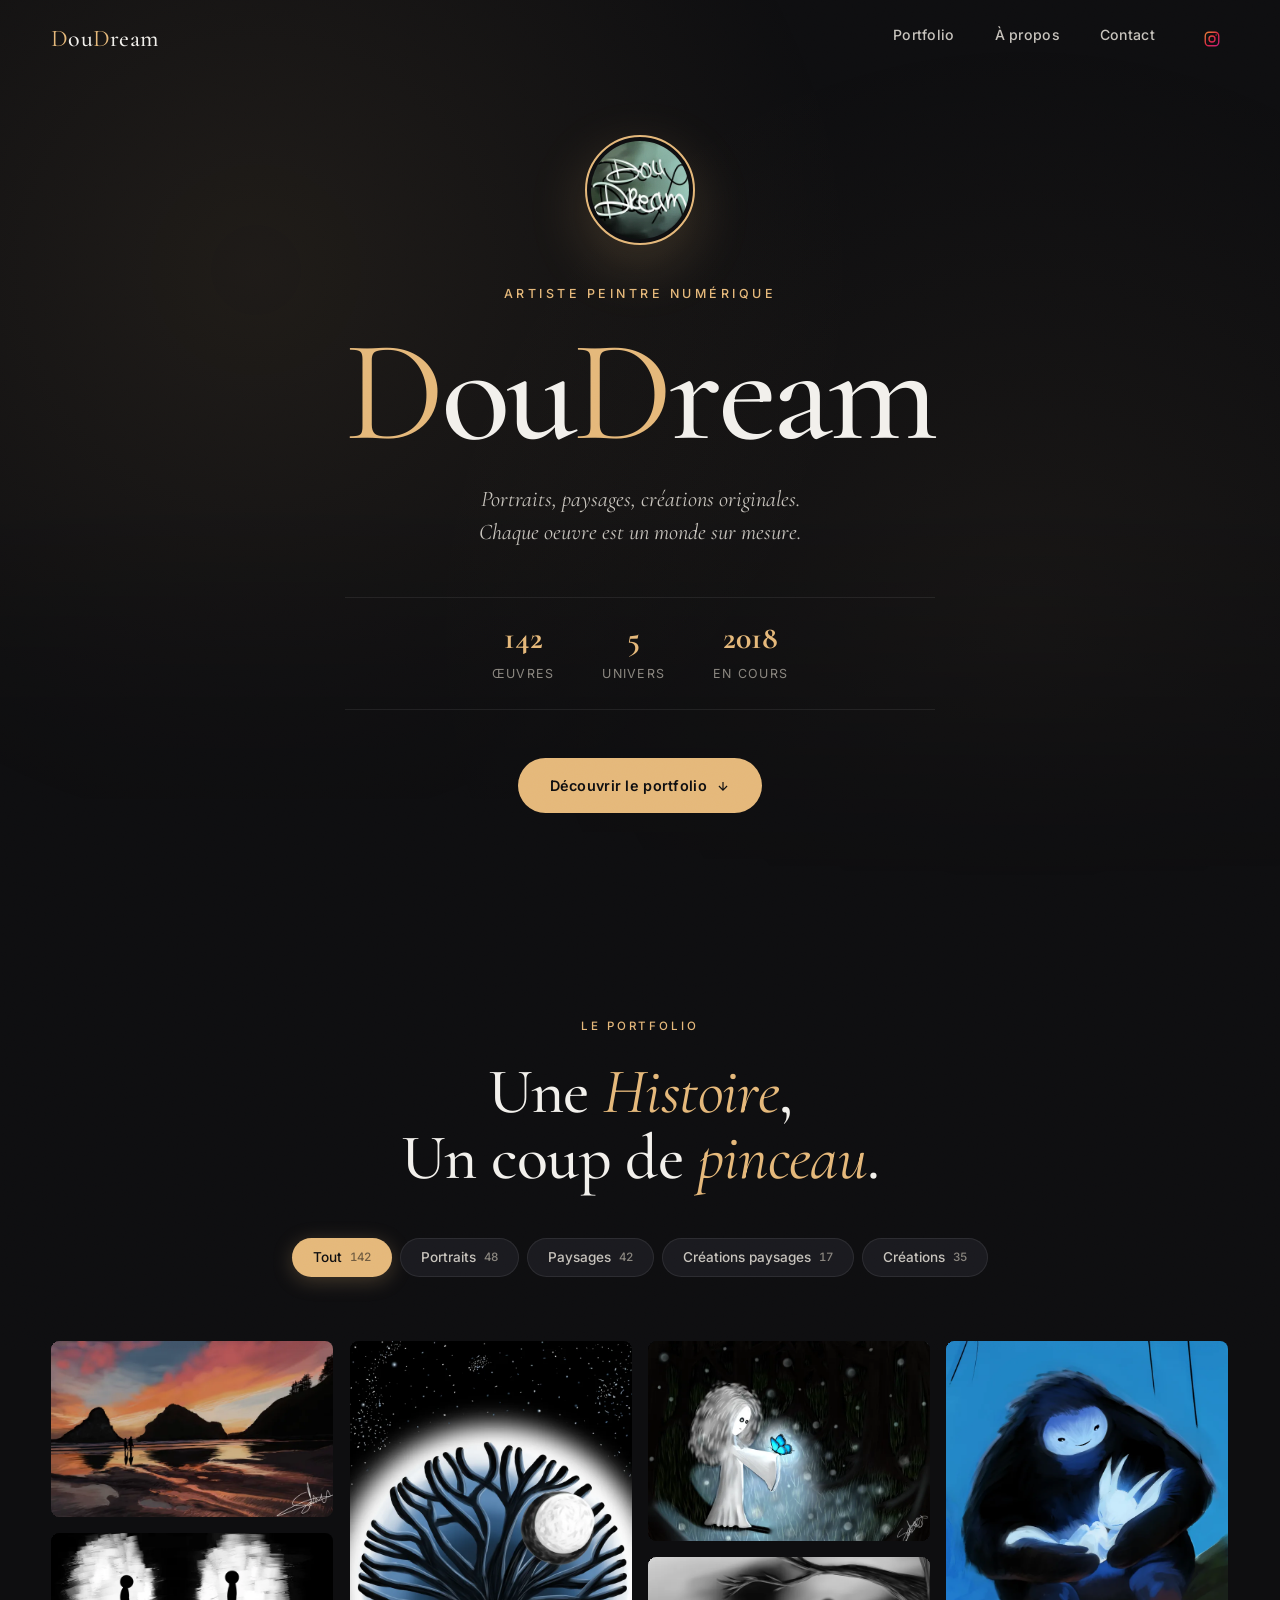
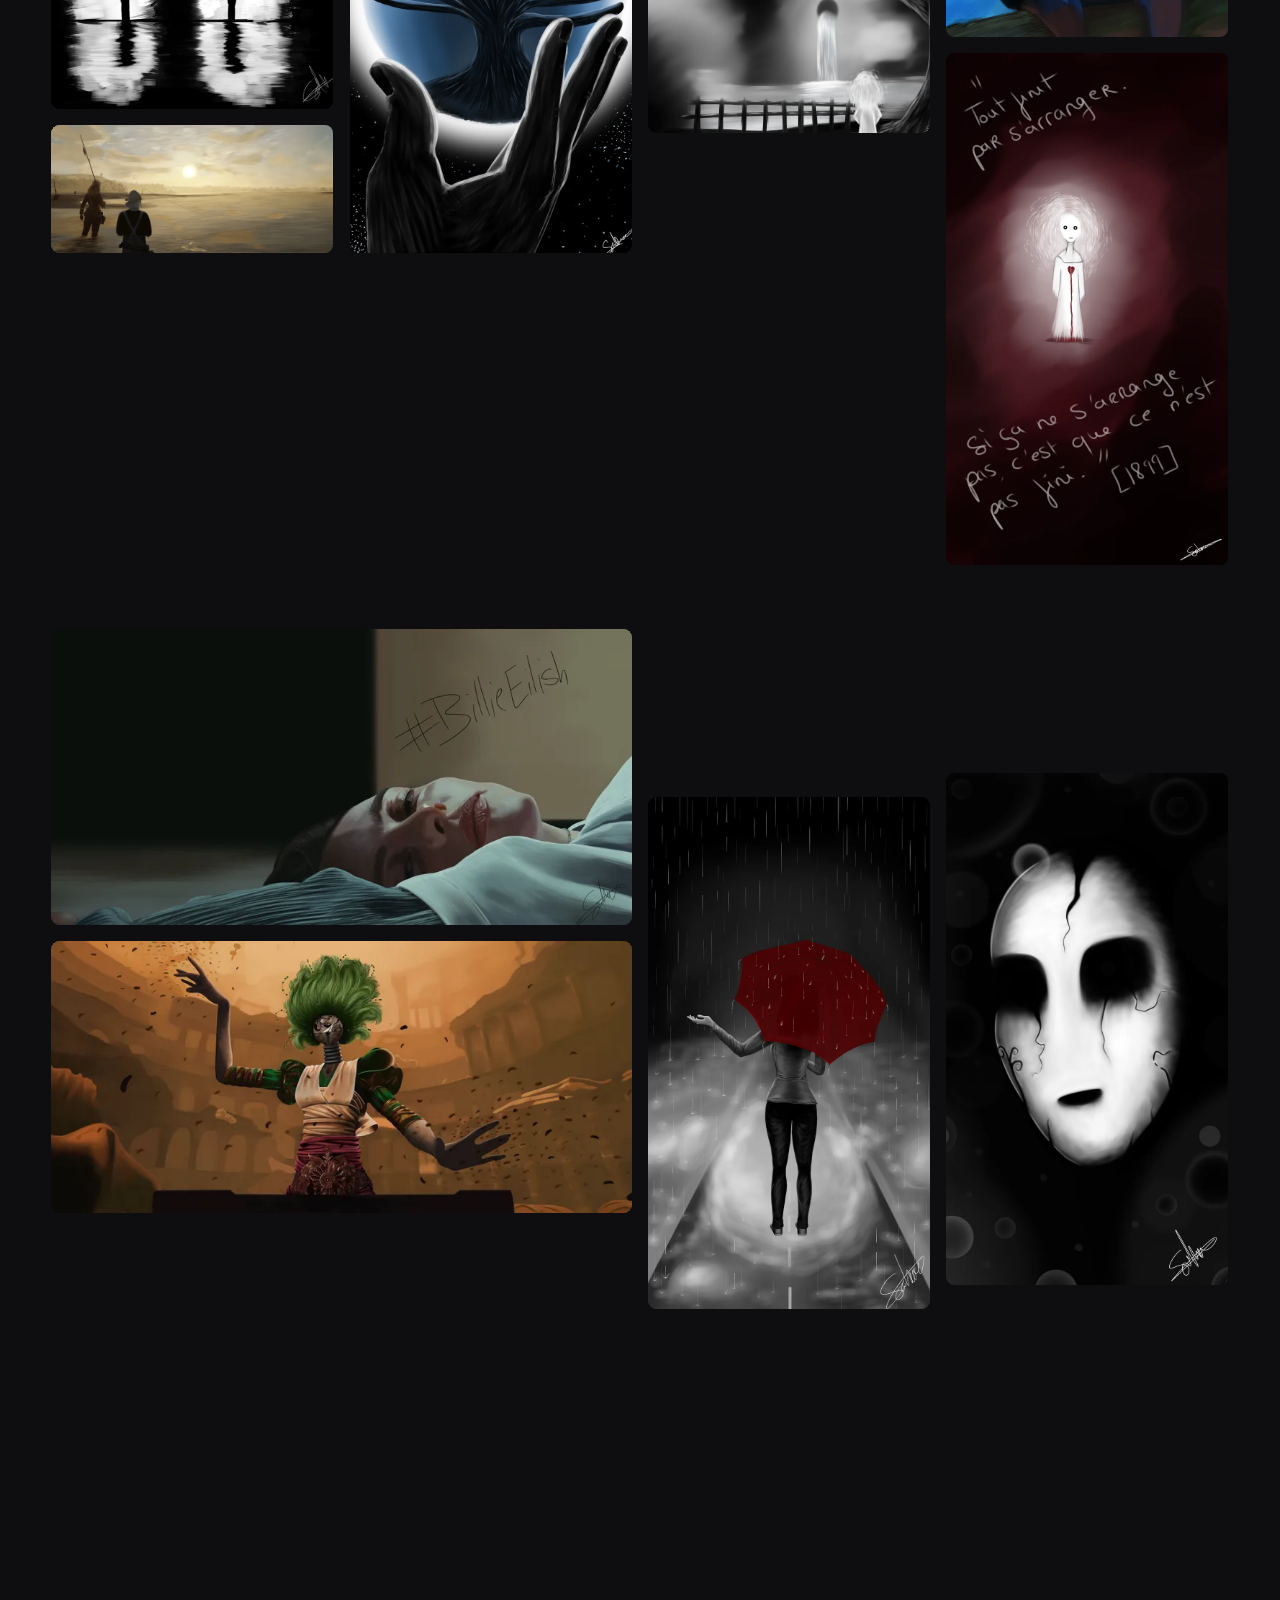
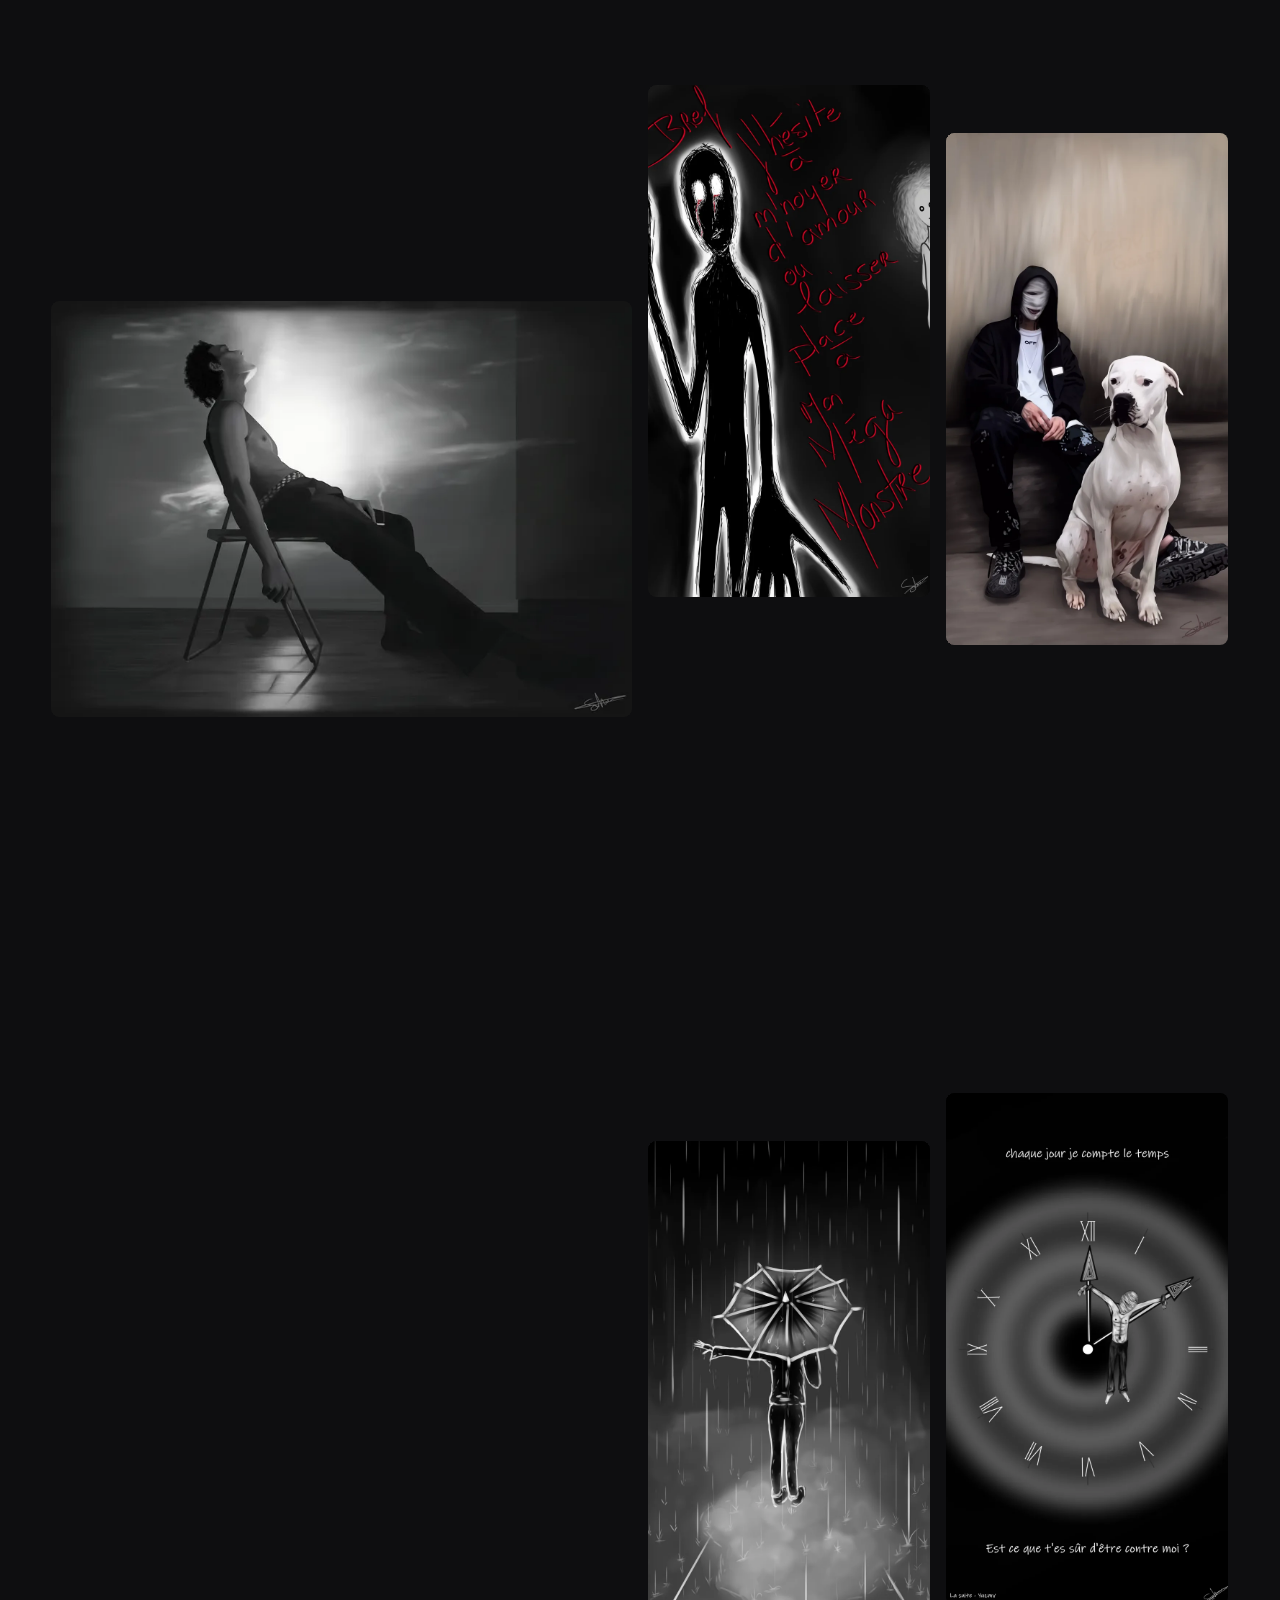
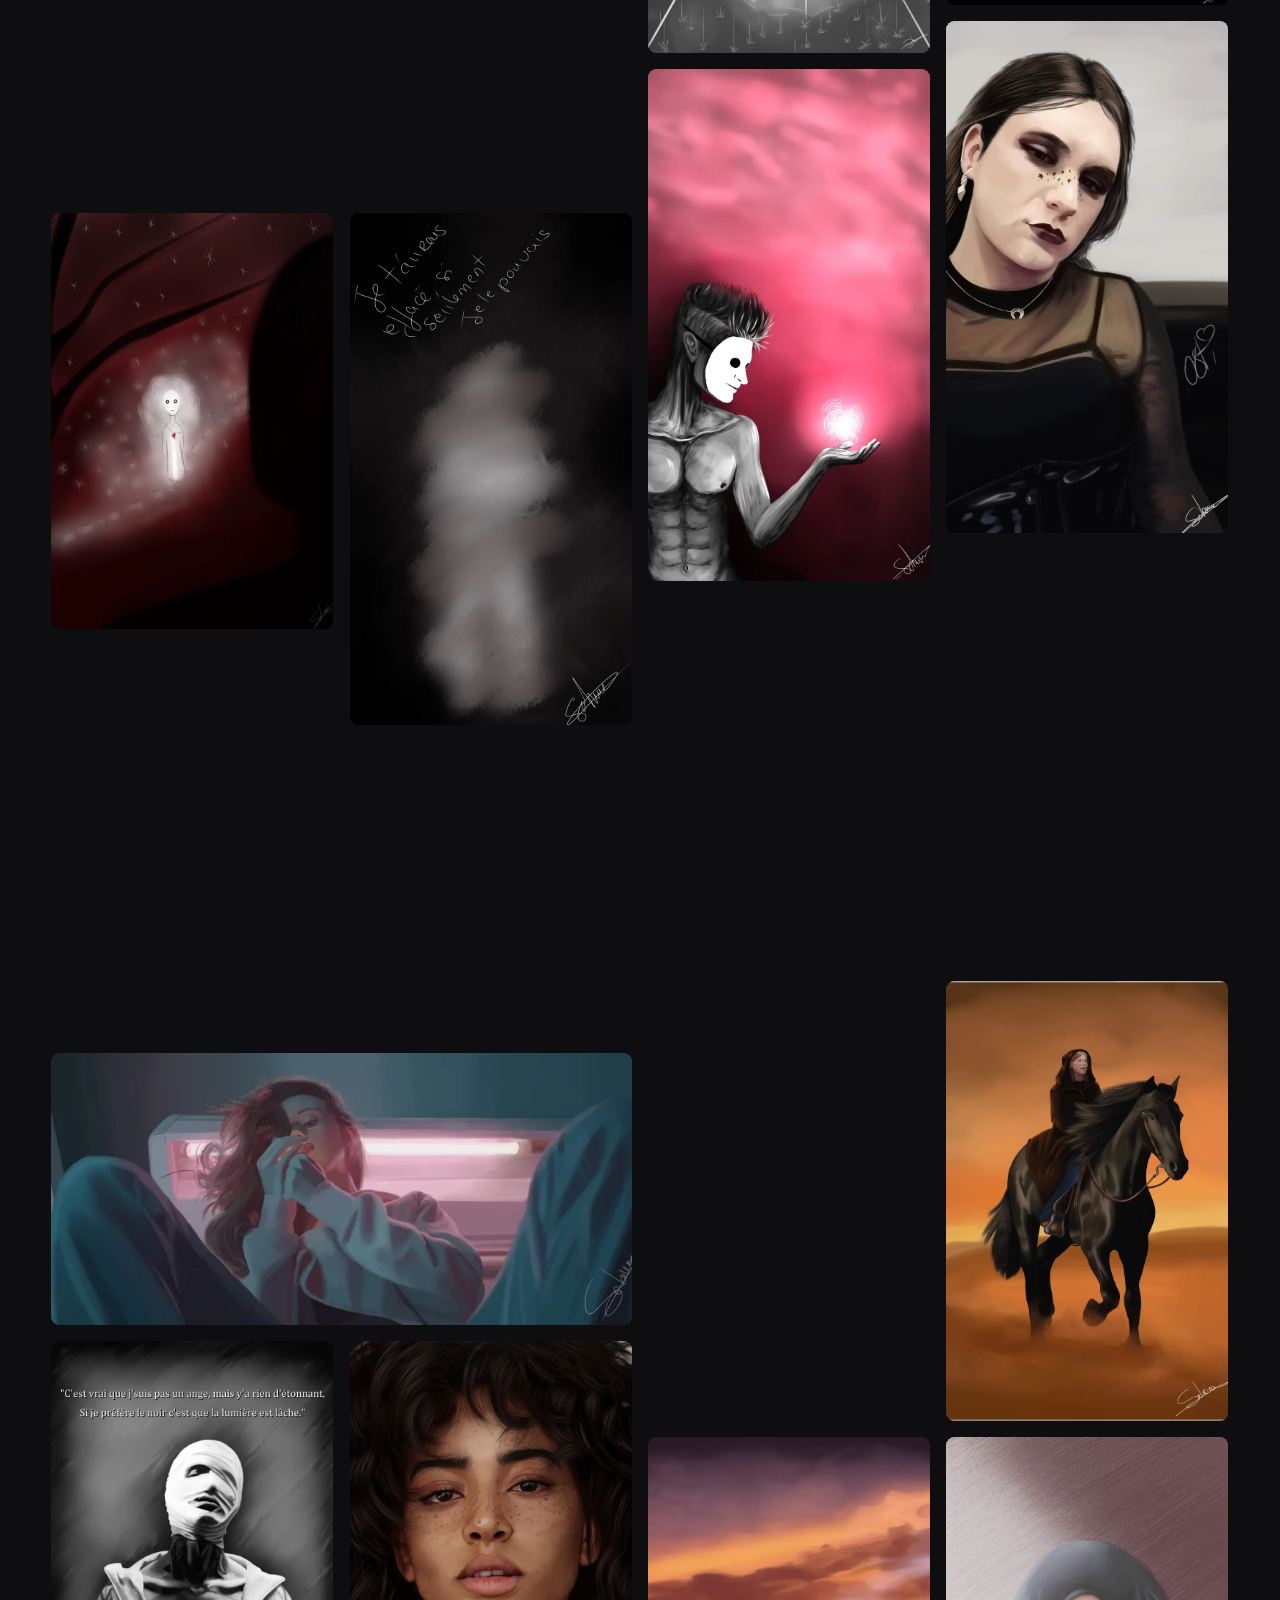
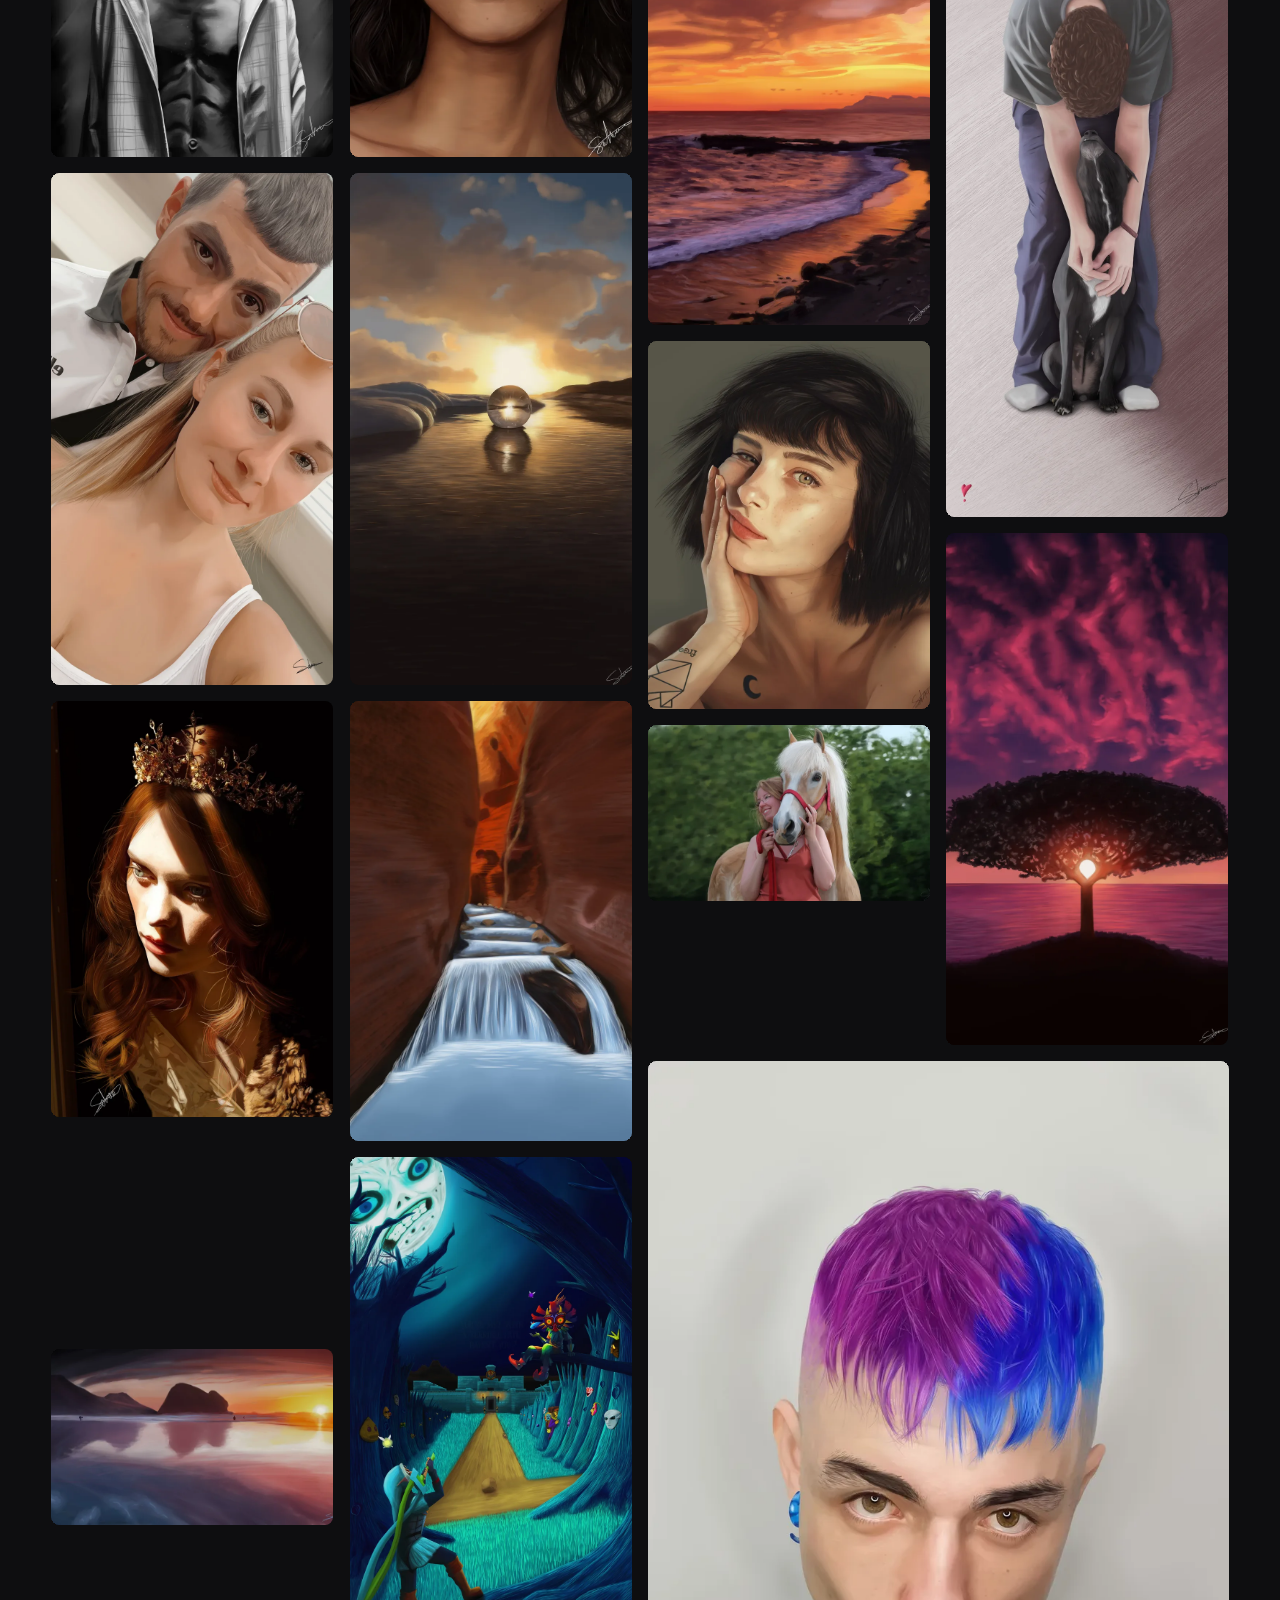
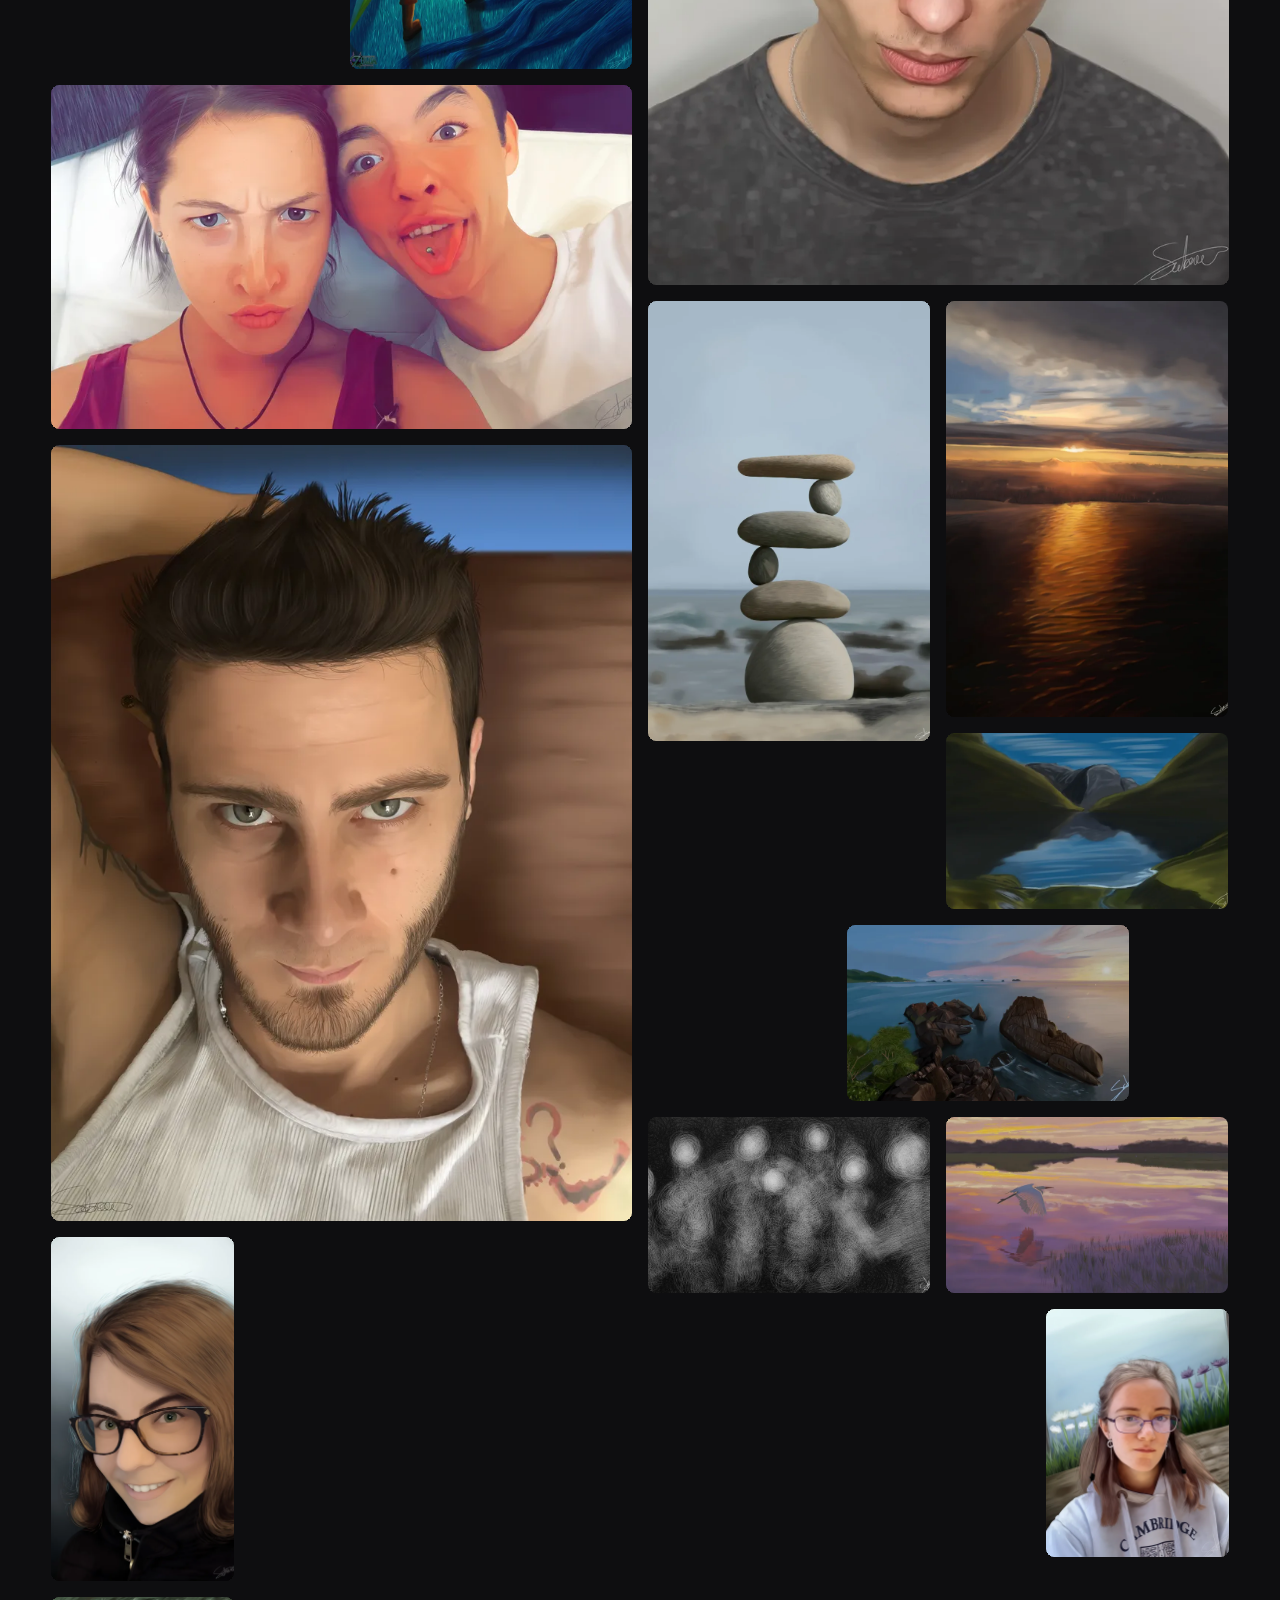
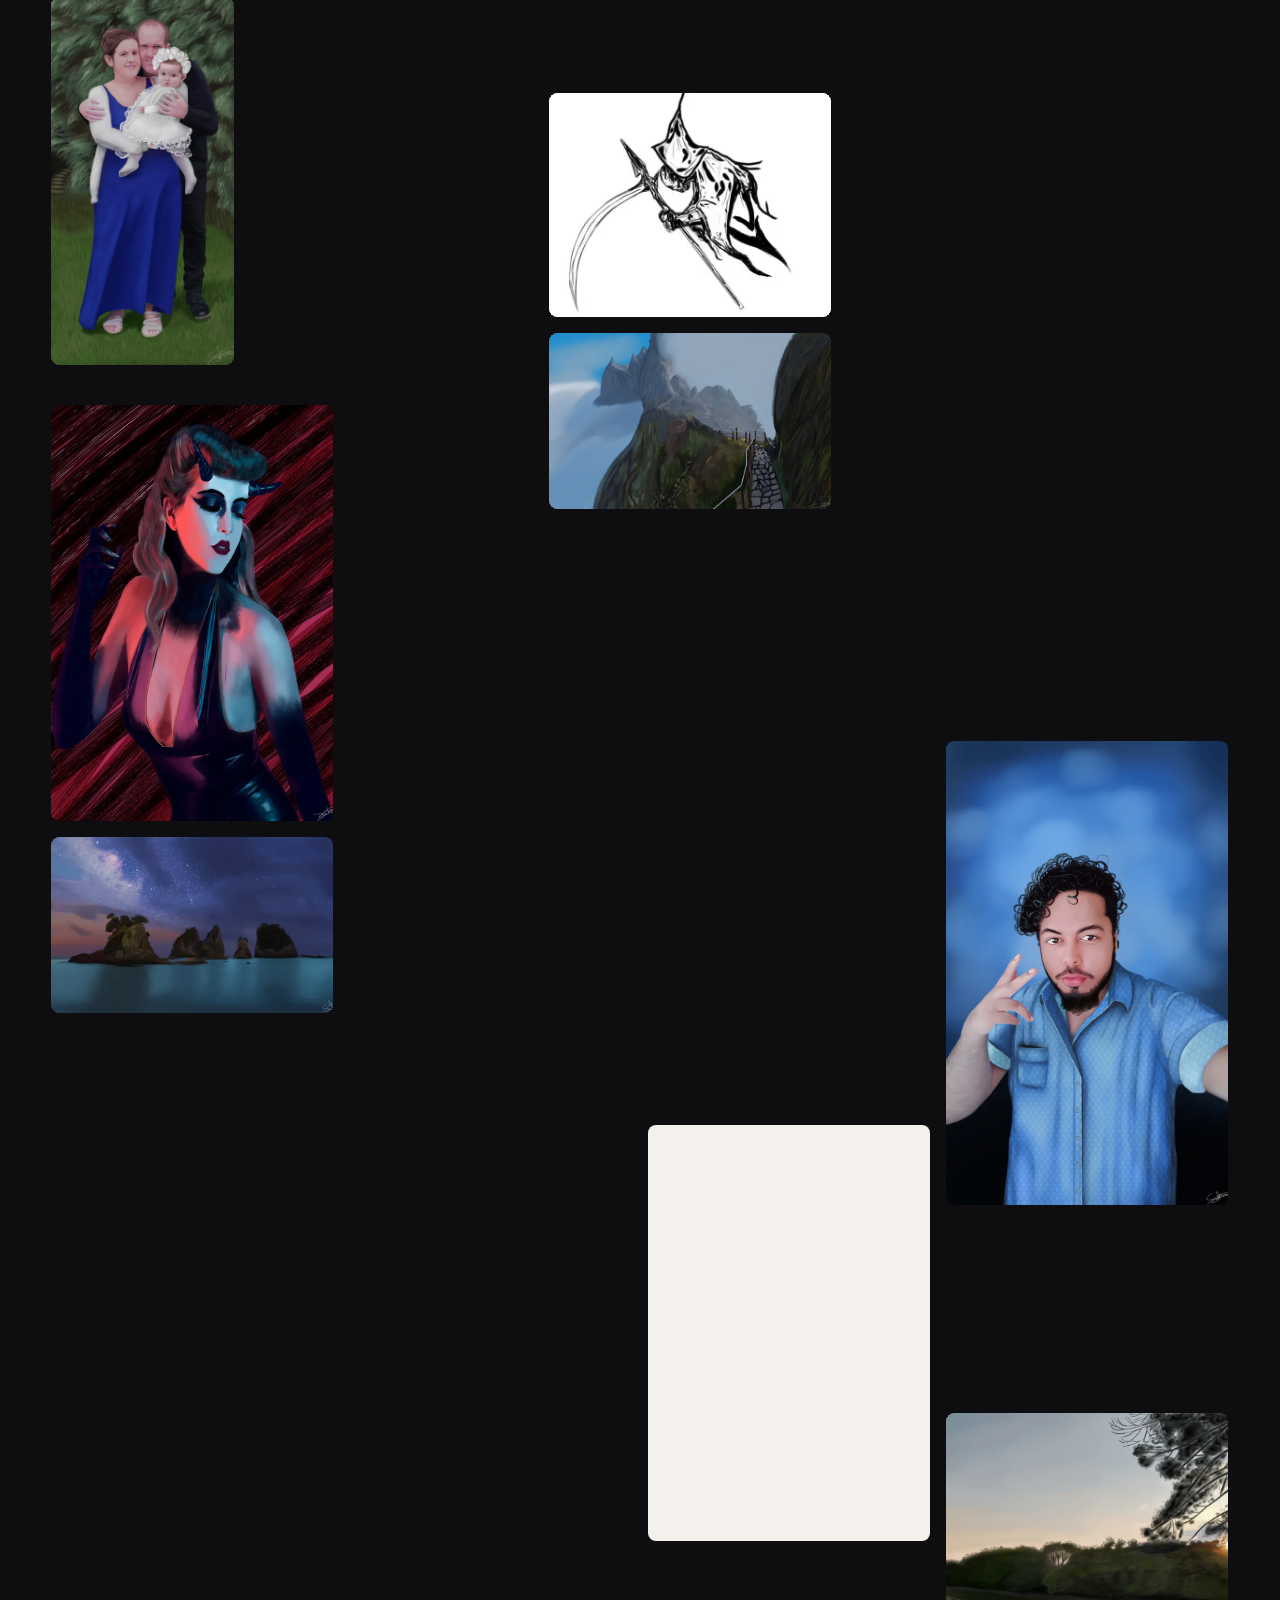
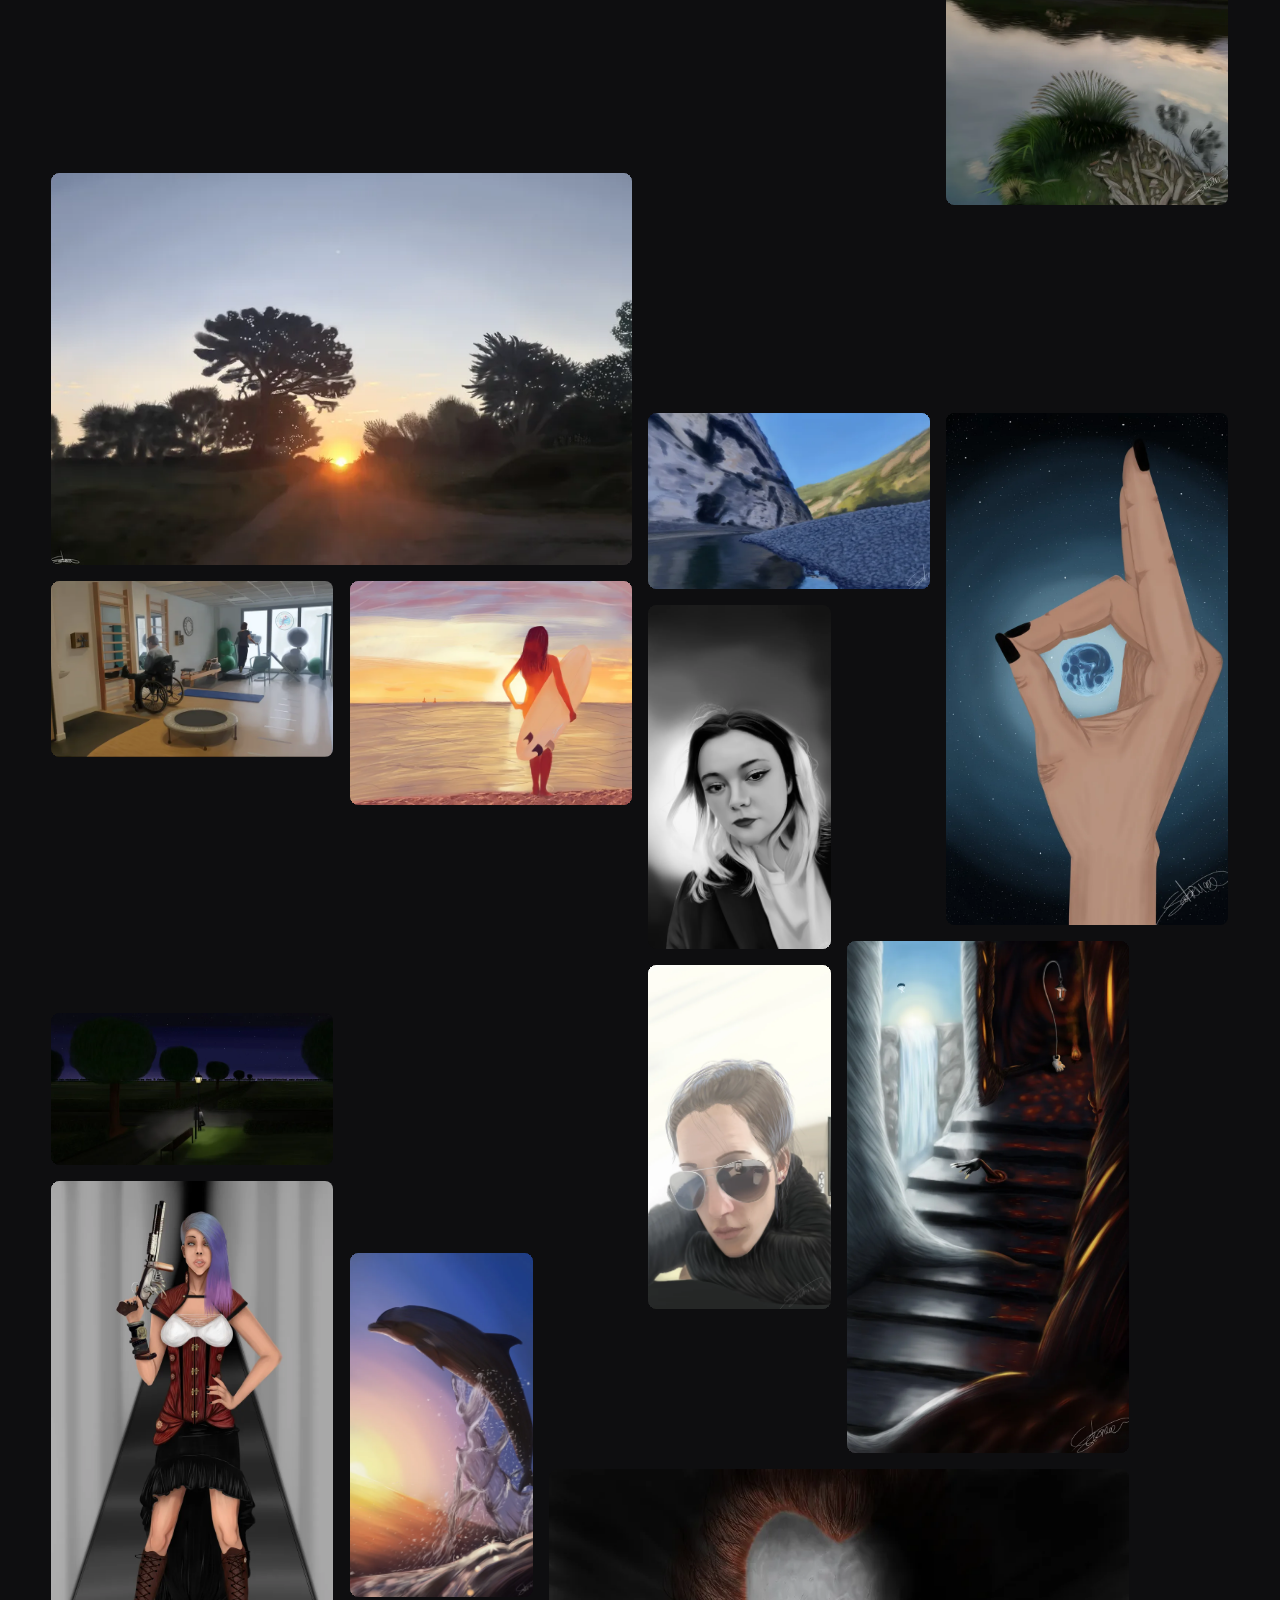
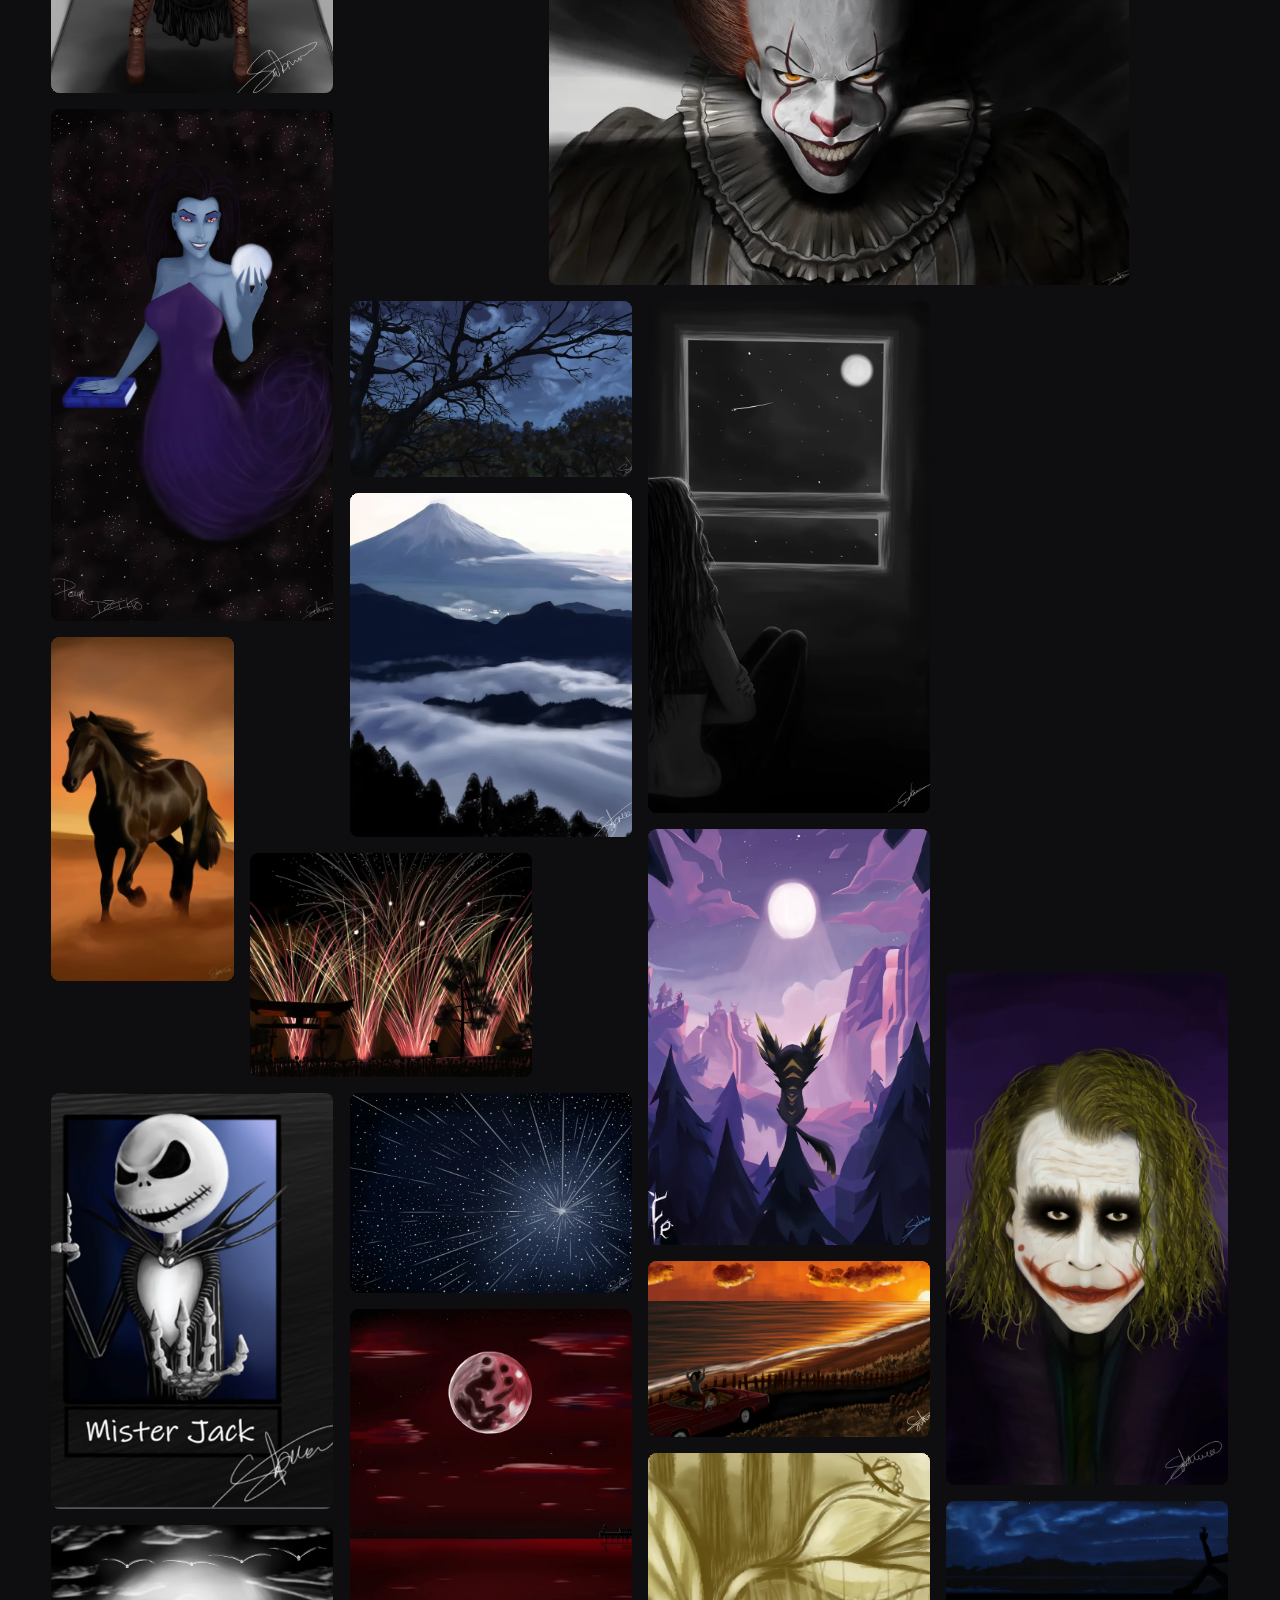
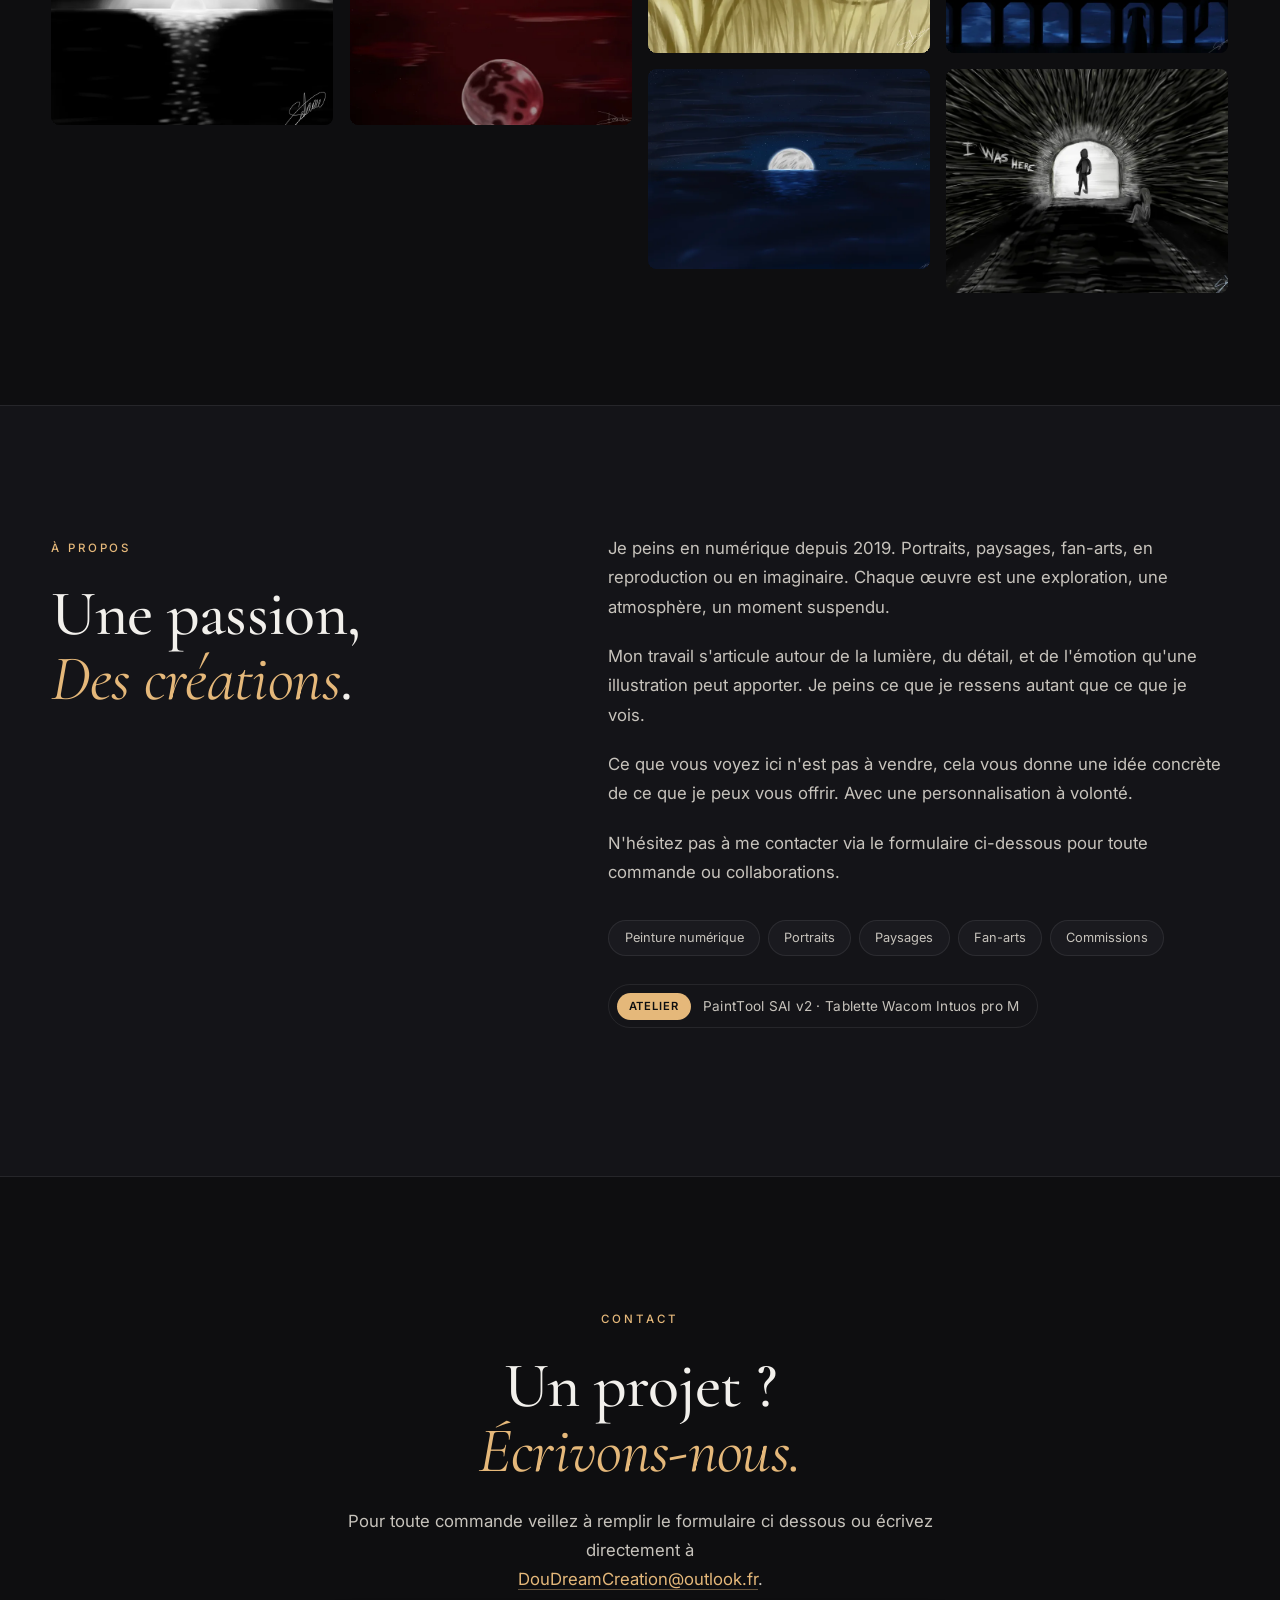
==== commit 85afe23e: "Add Paysage (paysage34) to Paysages New work converted to WebP (1600w + 800w), added at top of grid." ====
--- a/index.html
+++ b/index.html
@@ -74,7 +74,7 @@
       </p>
       <div class="hero__stats">
         <div>
-          <strong data-count="141" id="stat-total">0</strong>
+          <strong data-count="142" id="stat-total">0</strong>
           <span>œuvres</span>
         </div>
         <div>
@@ -275,6 +275,14 @@
   <script type="application/json" id="projects-data">
 [
   {
+    "id": 99999022,
+    "title": "Paysage",
+    "category": "Paysages",
+    "file": "paysage34.webp",
+    "w": 1600,
+    "h": 900
+  },
+  {
     "id": 99999006,
     "title": "Éternité...",
     "category": "Divers",
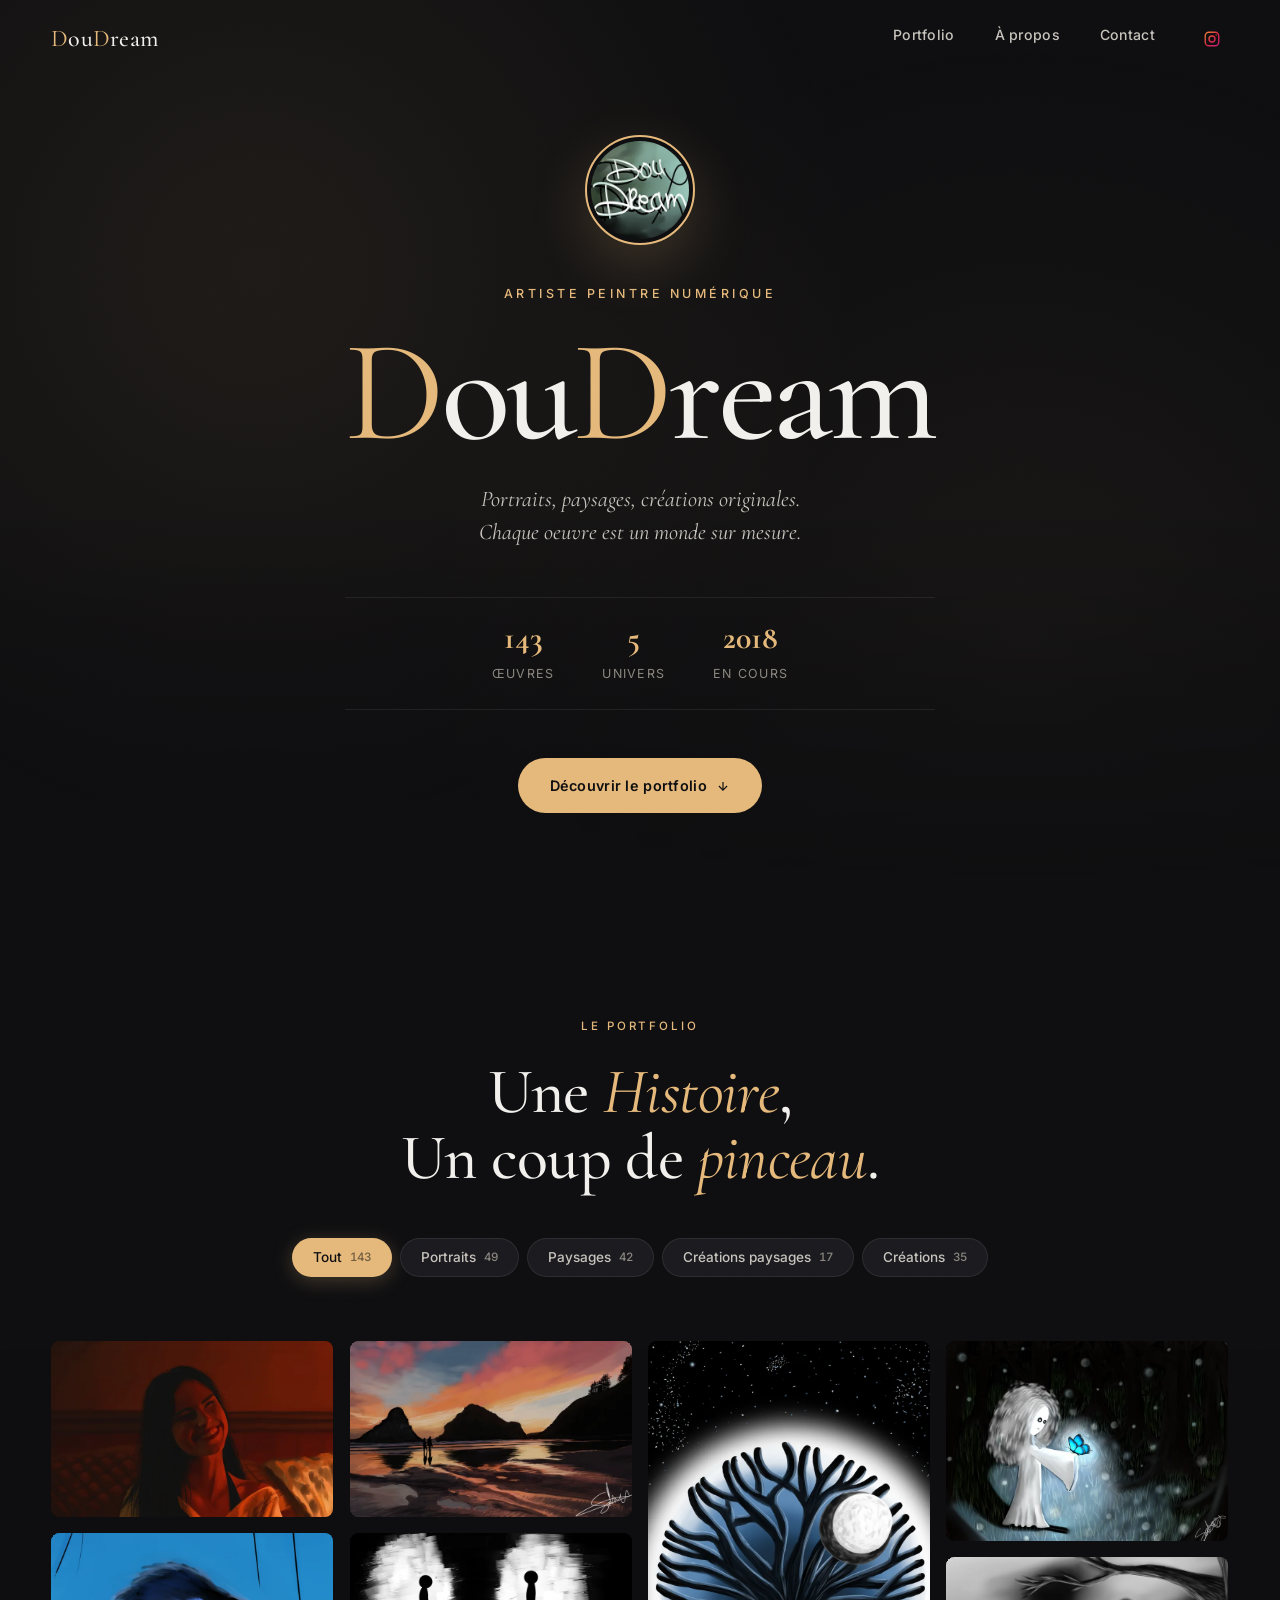
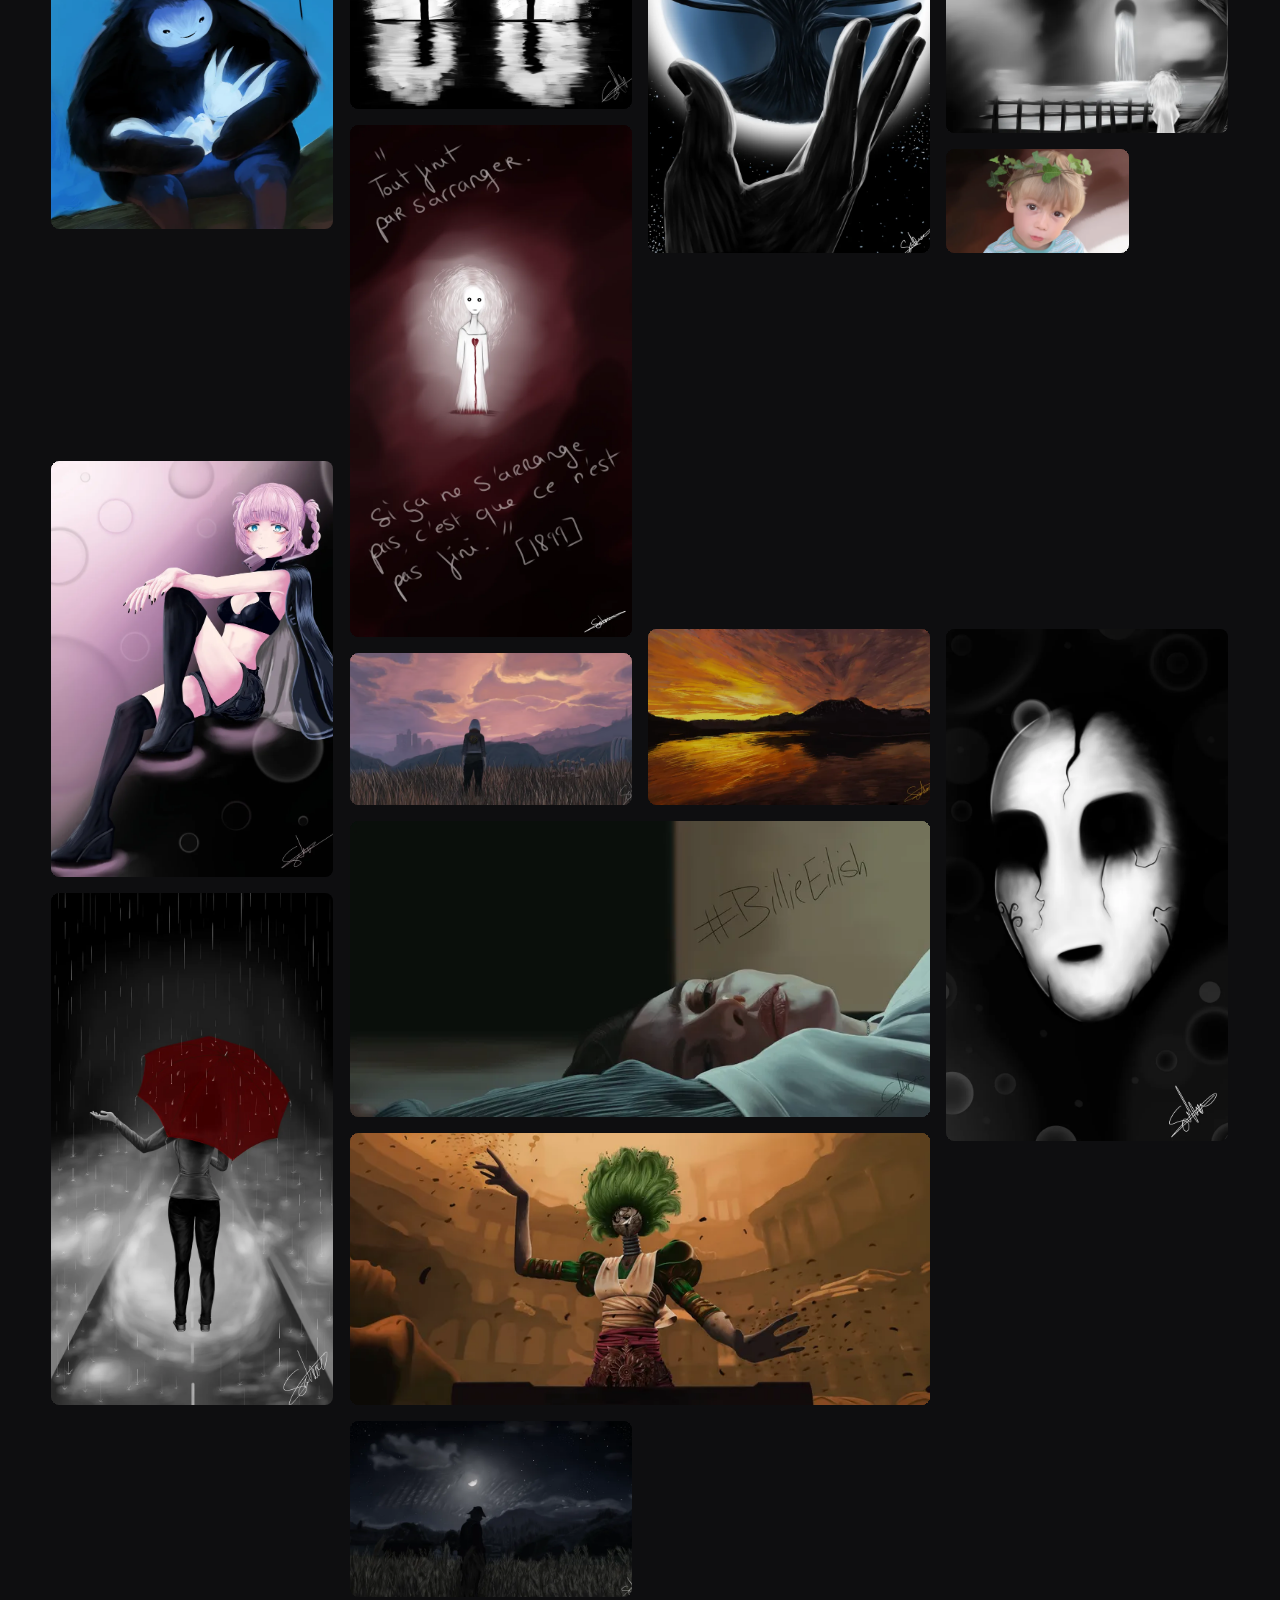
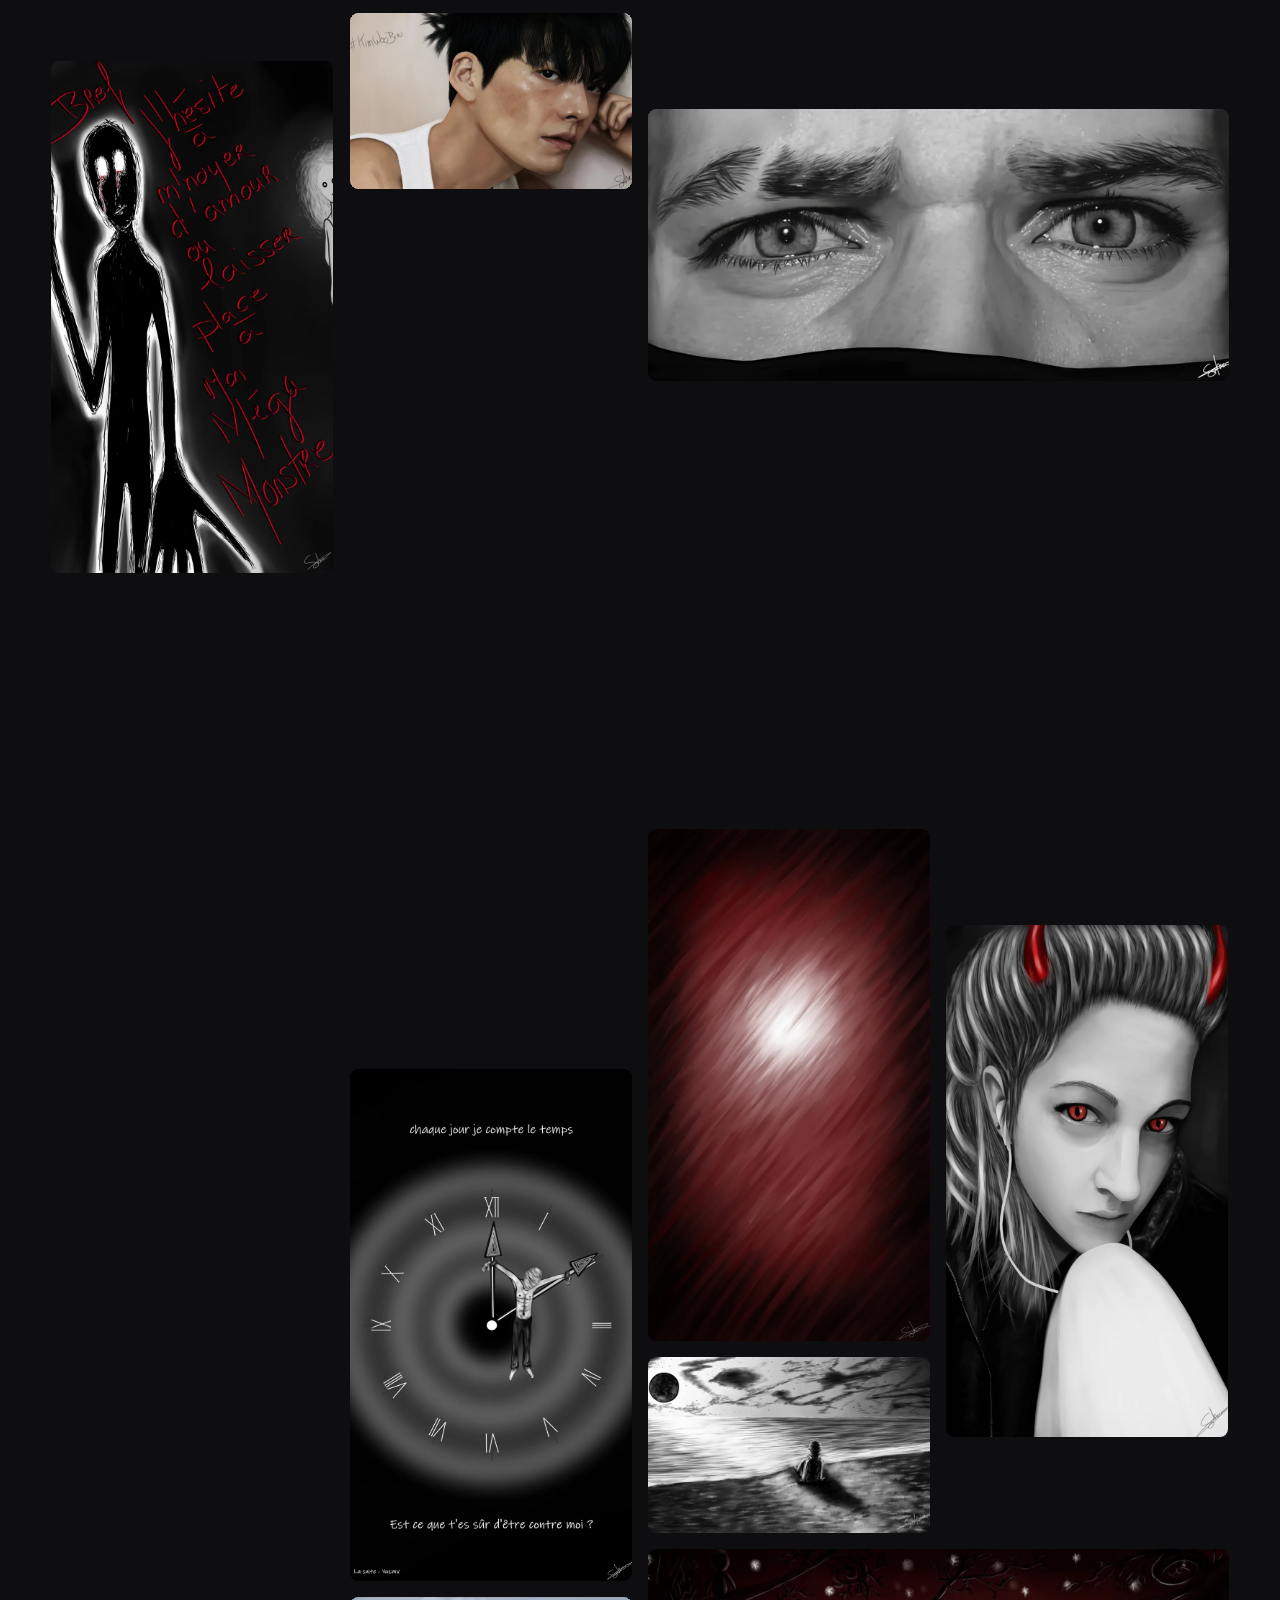
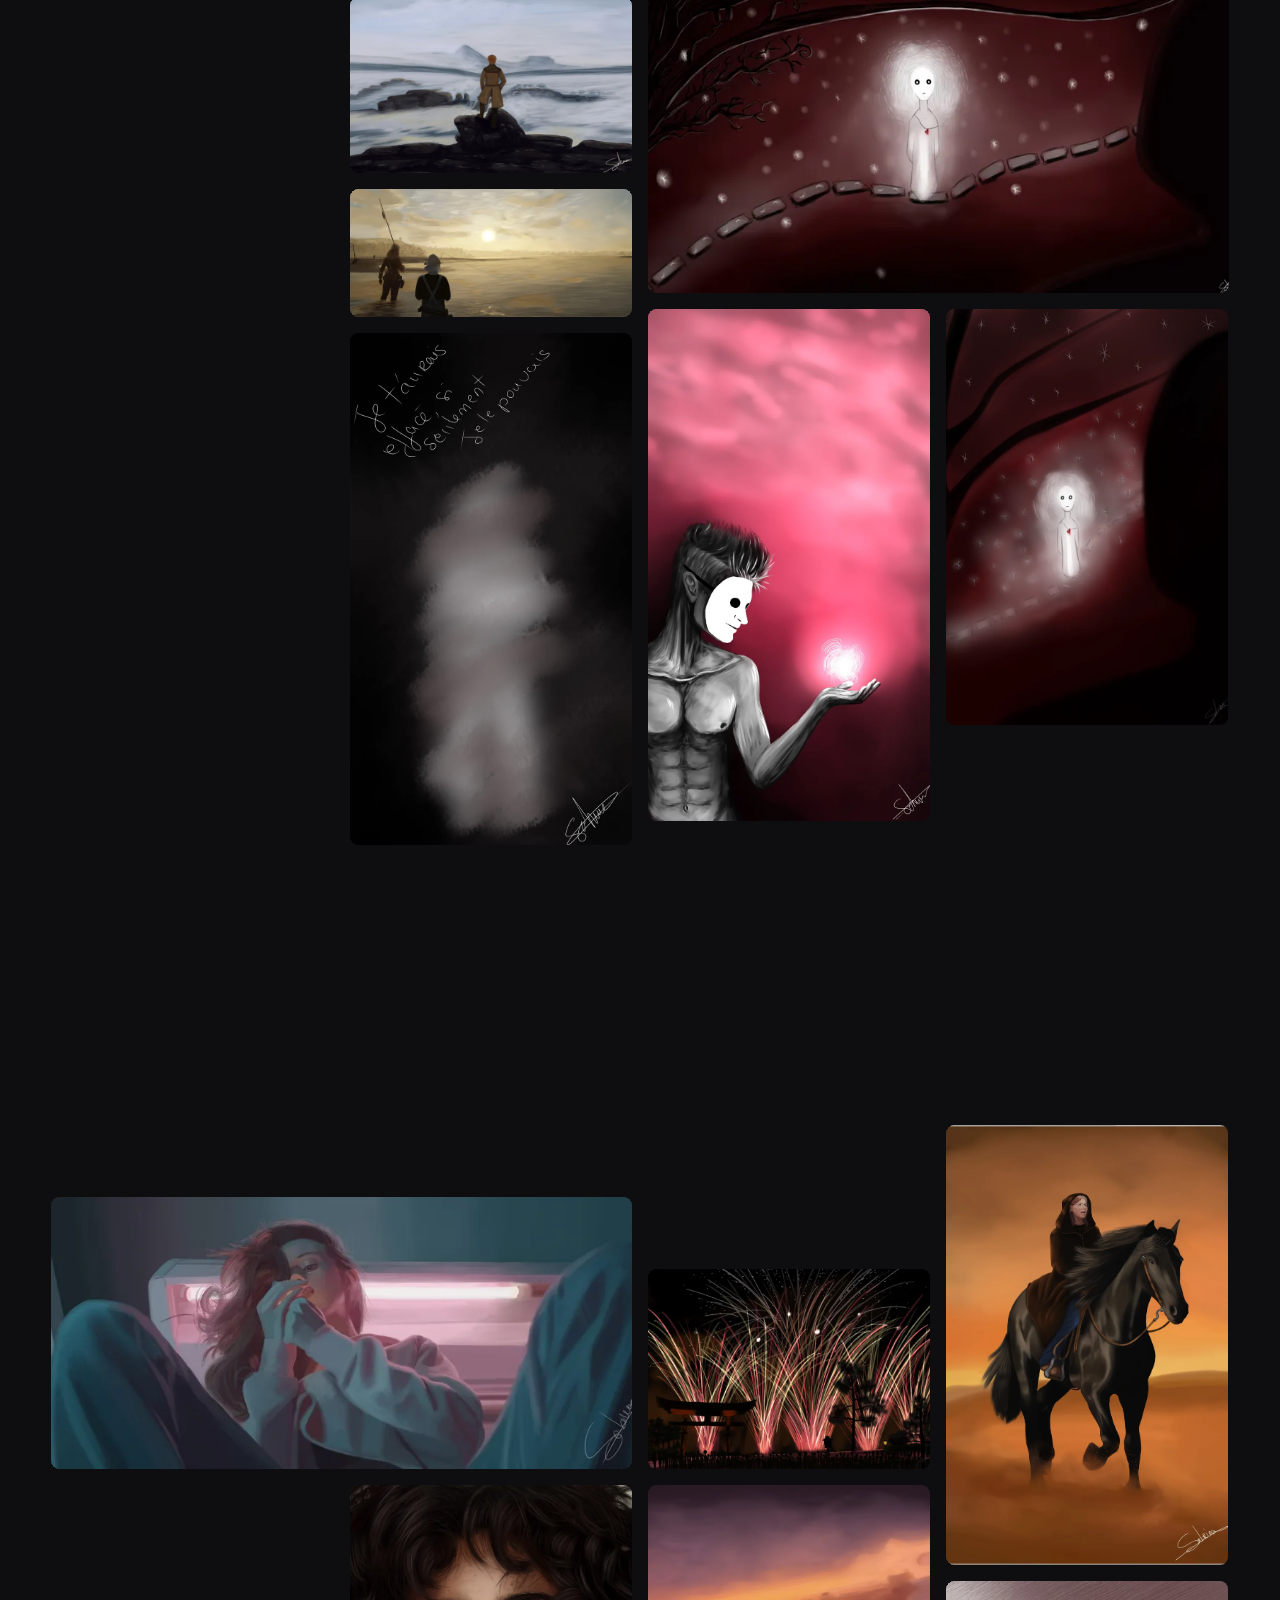
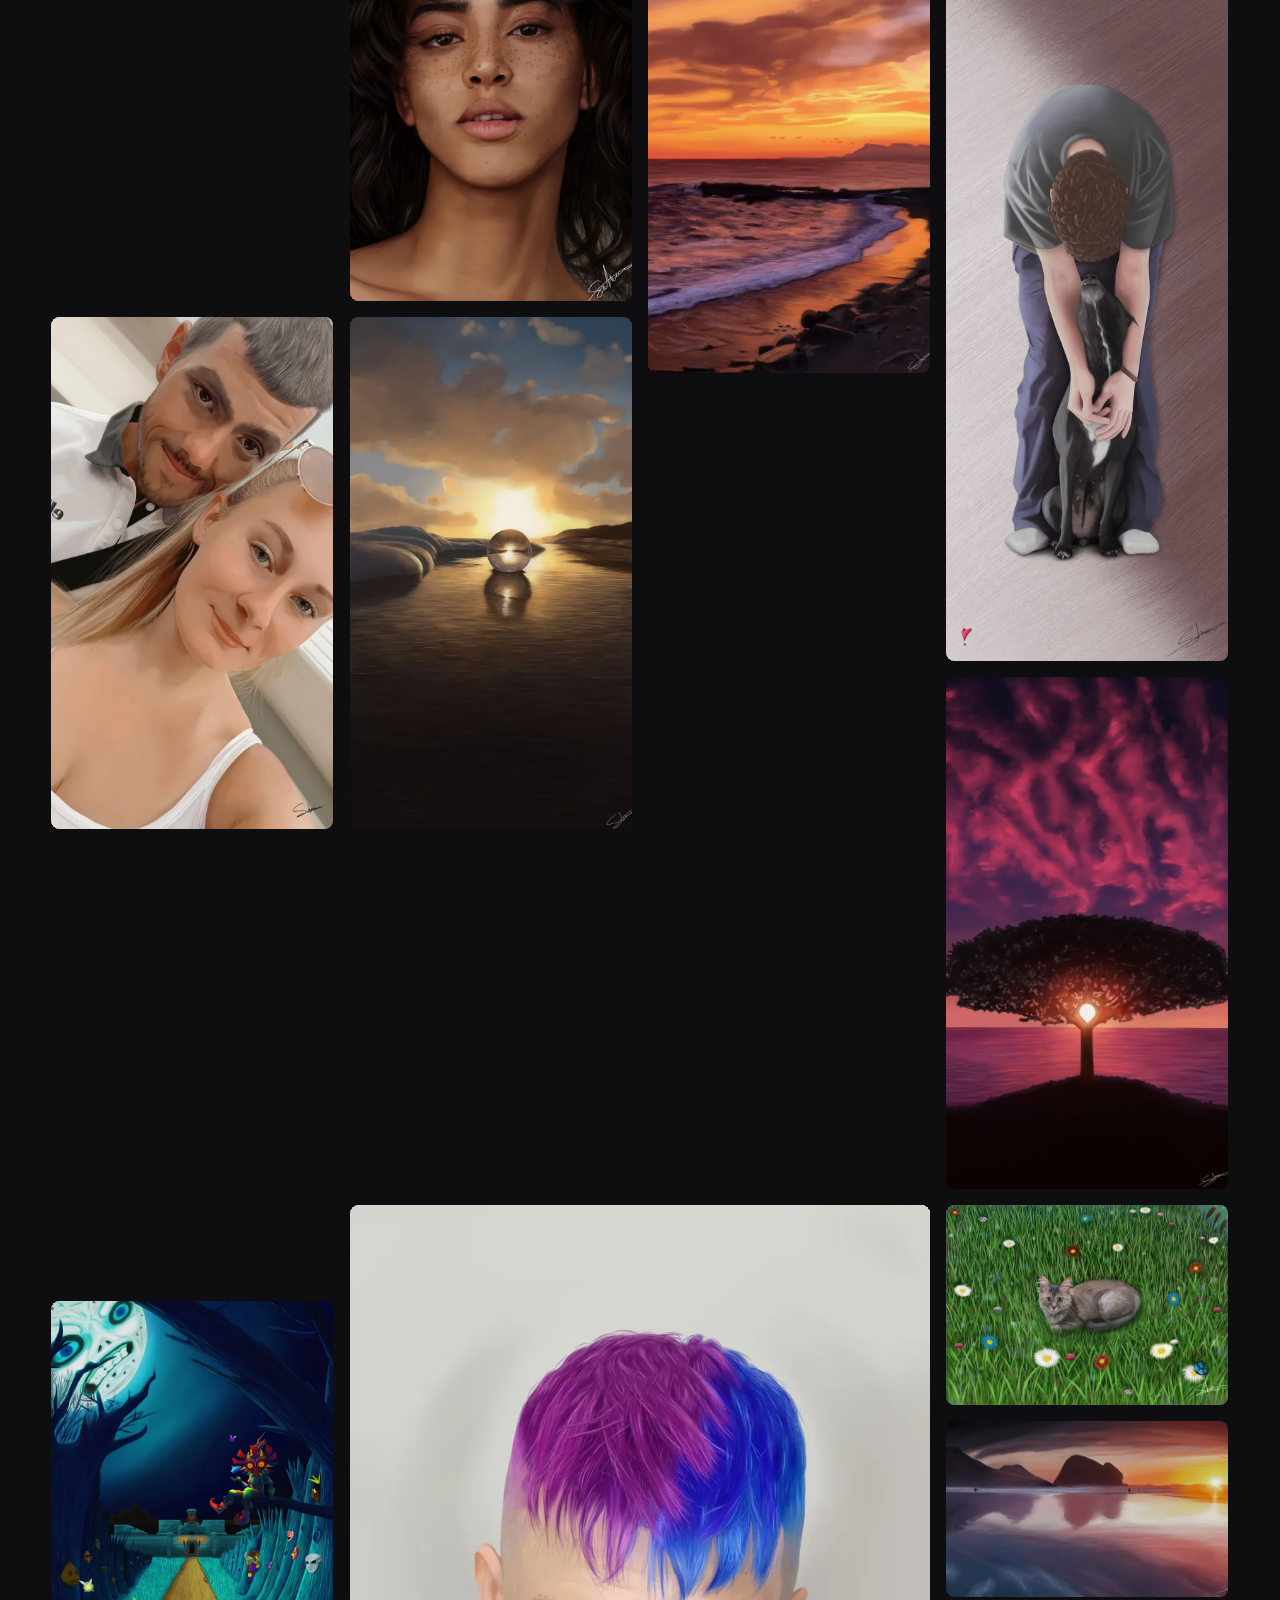
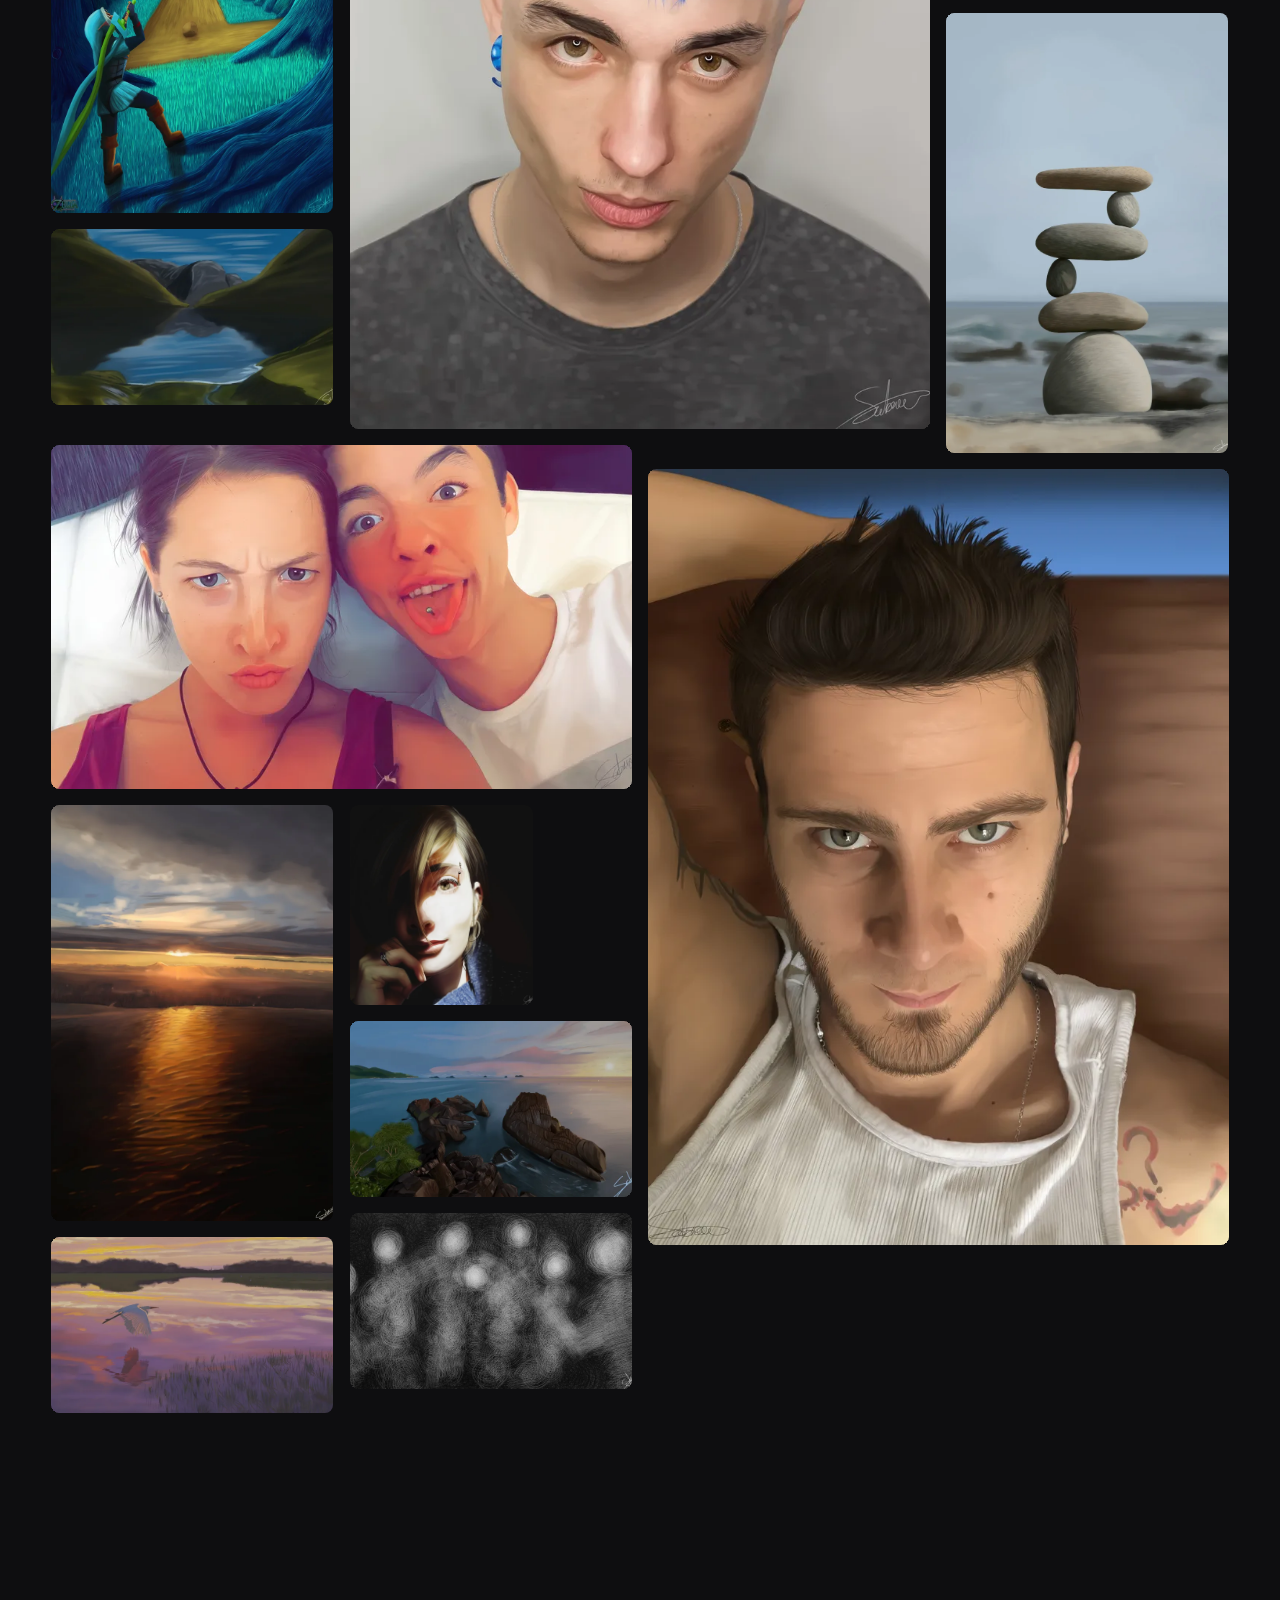
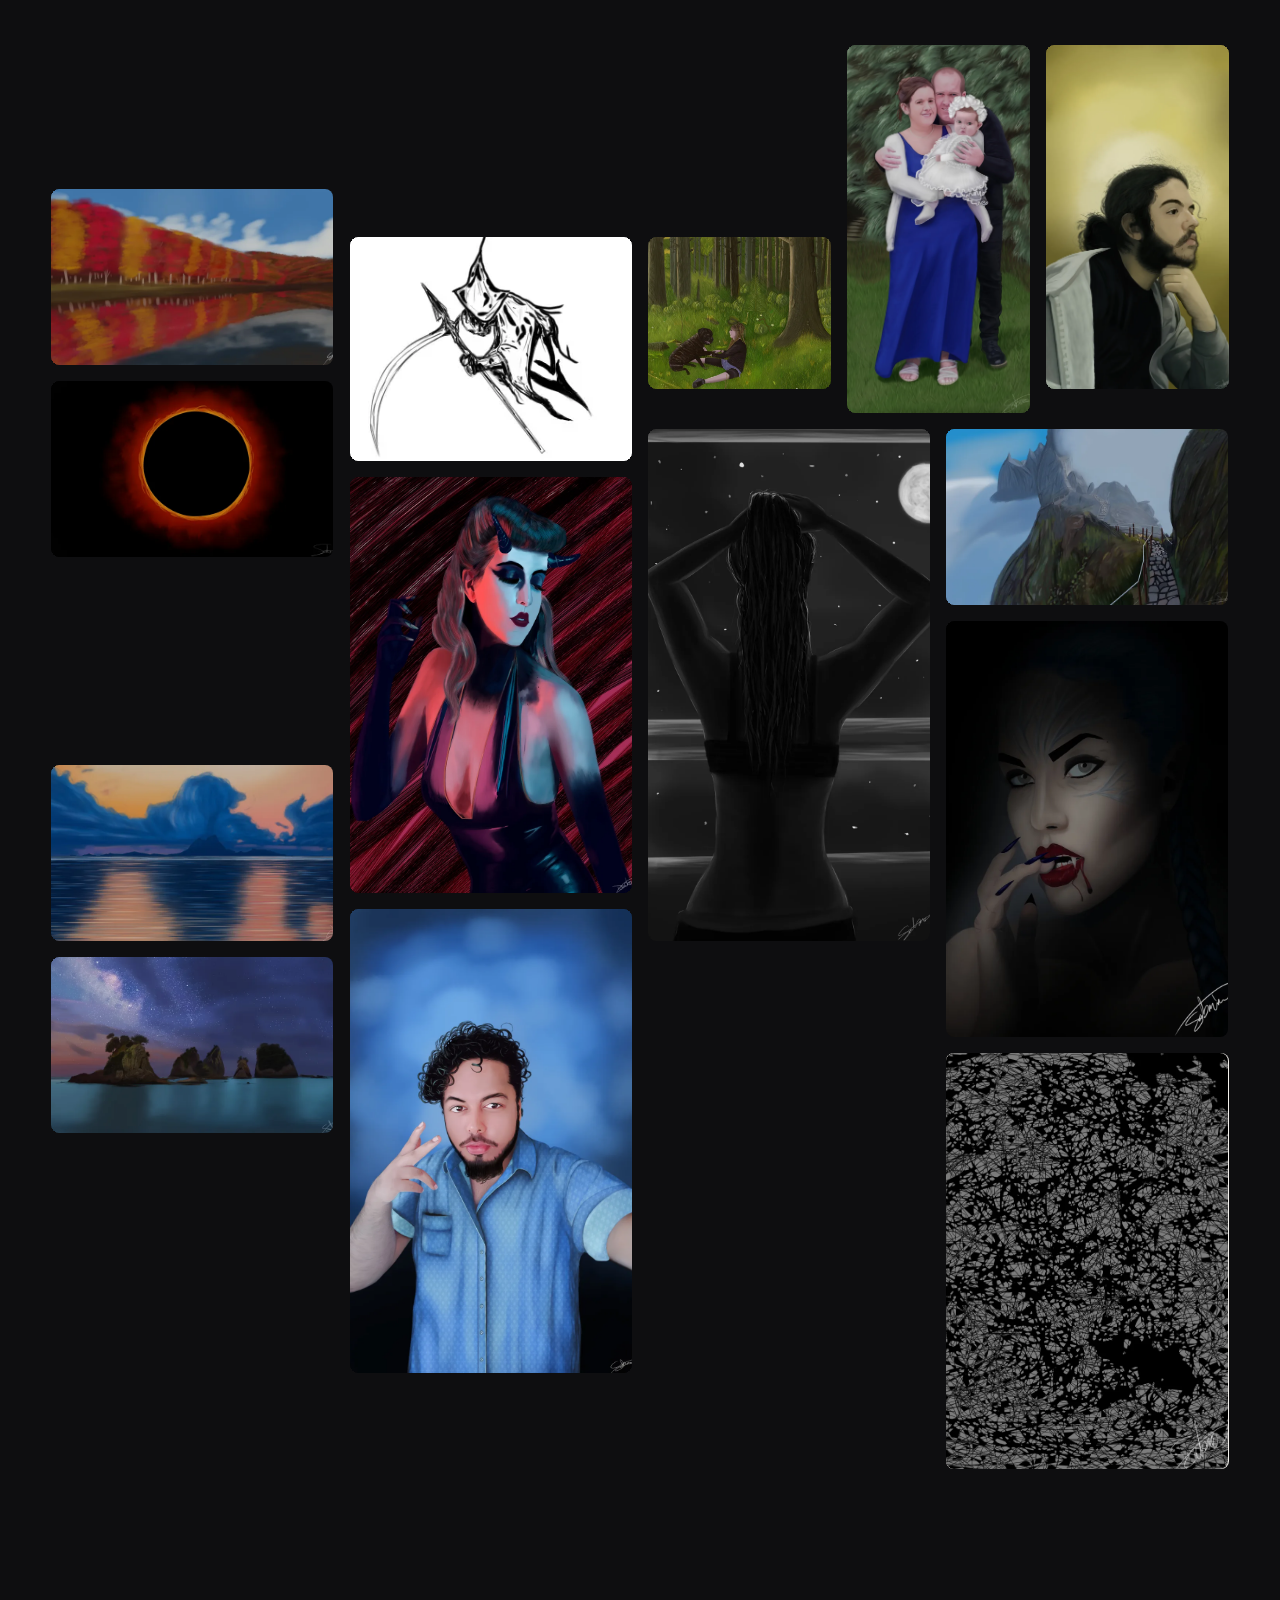
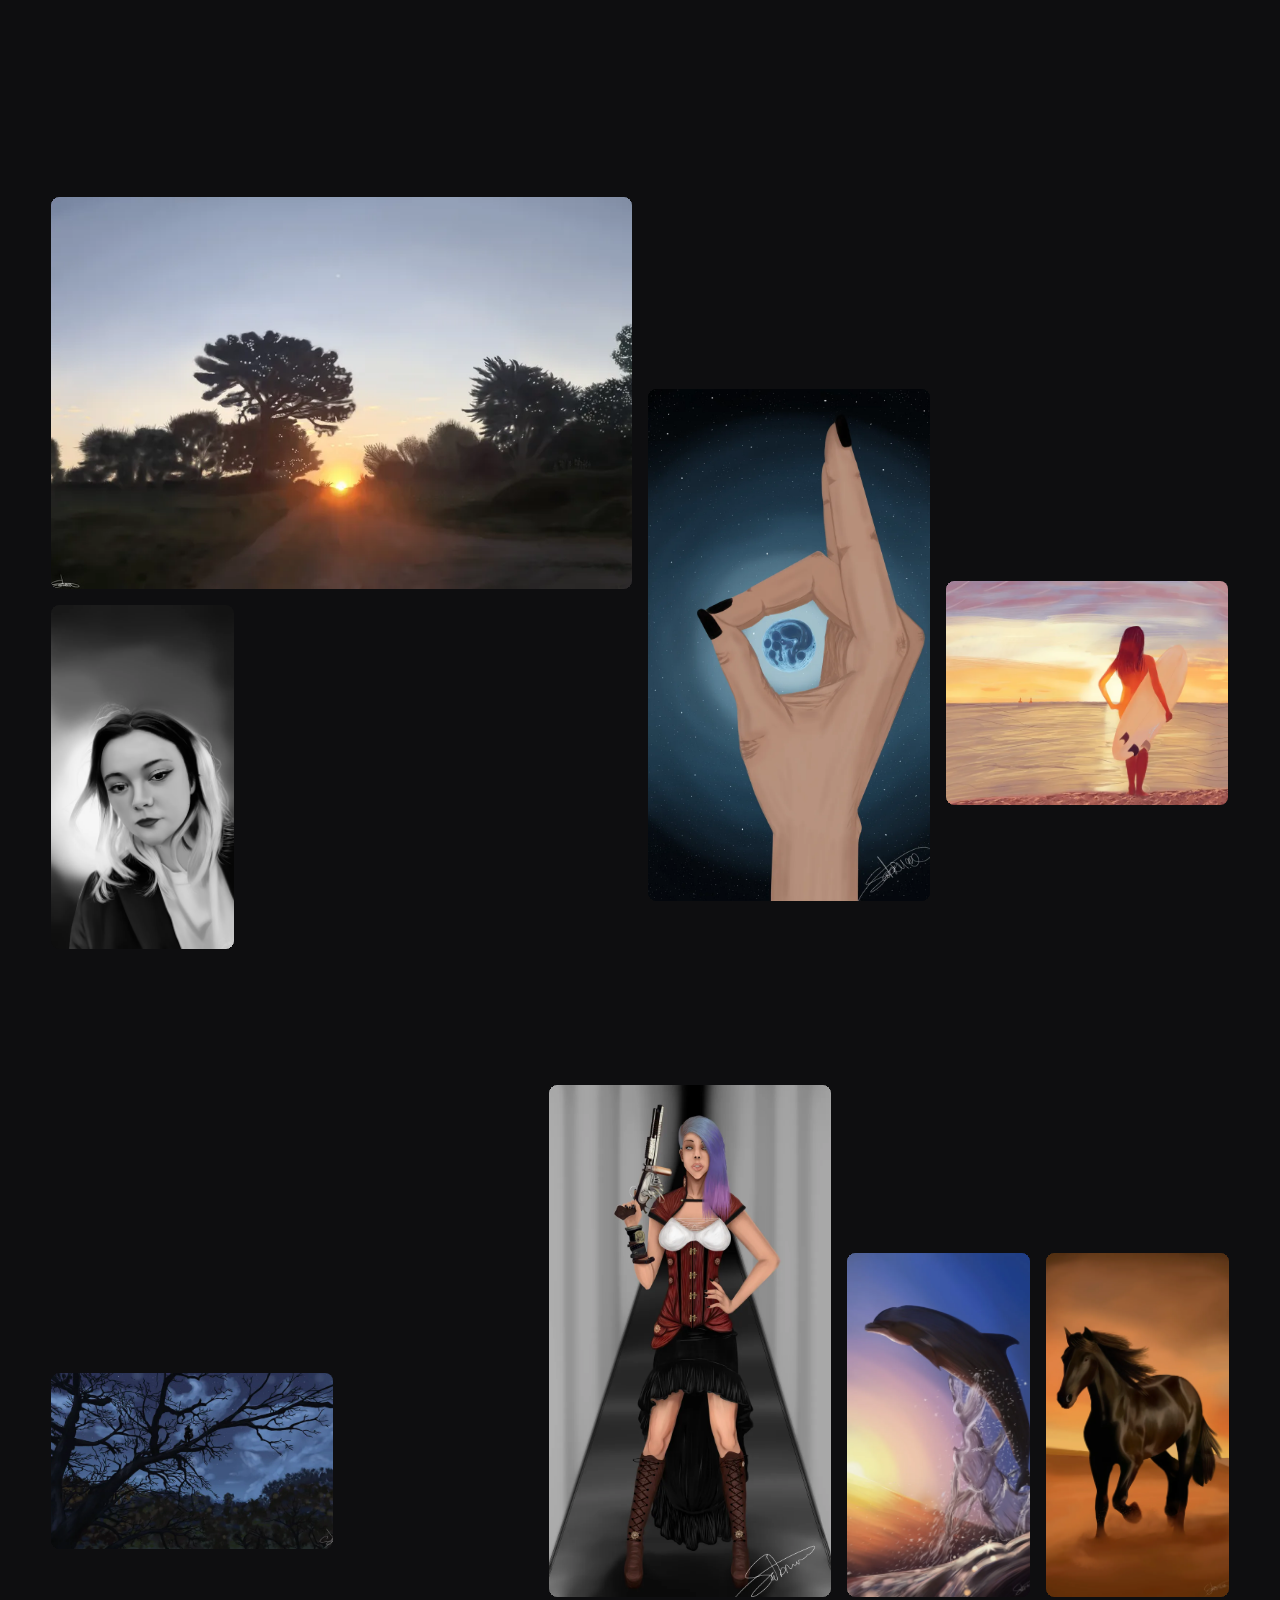
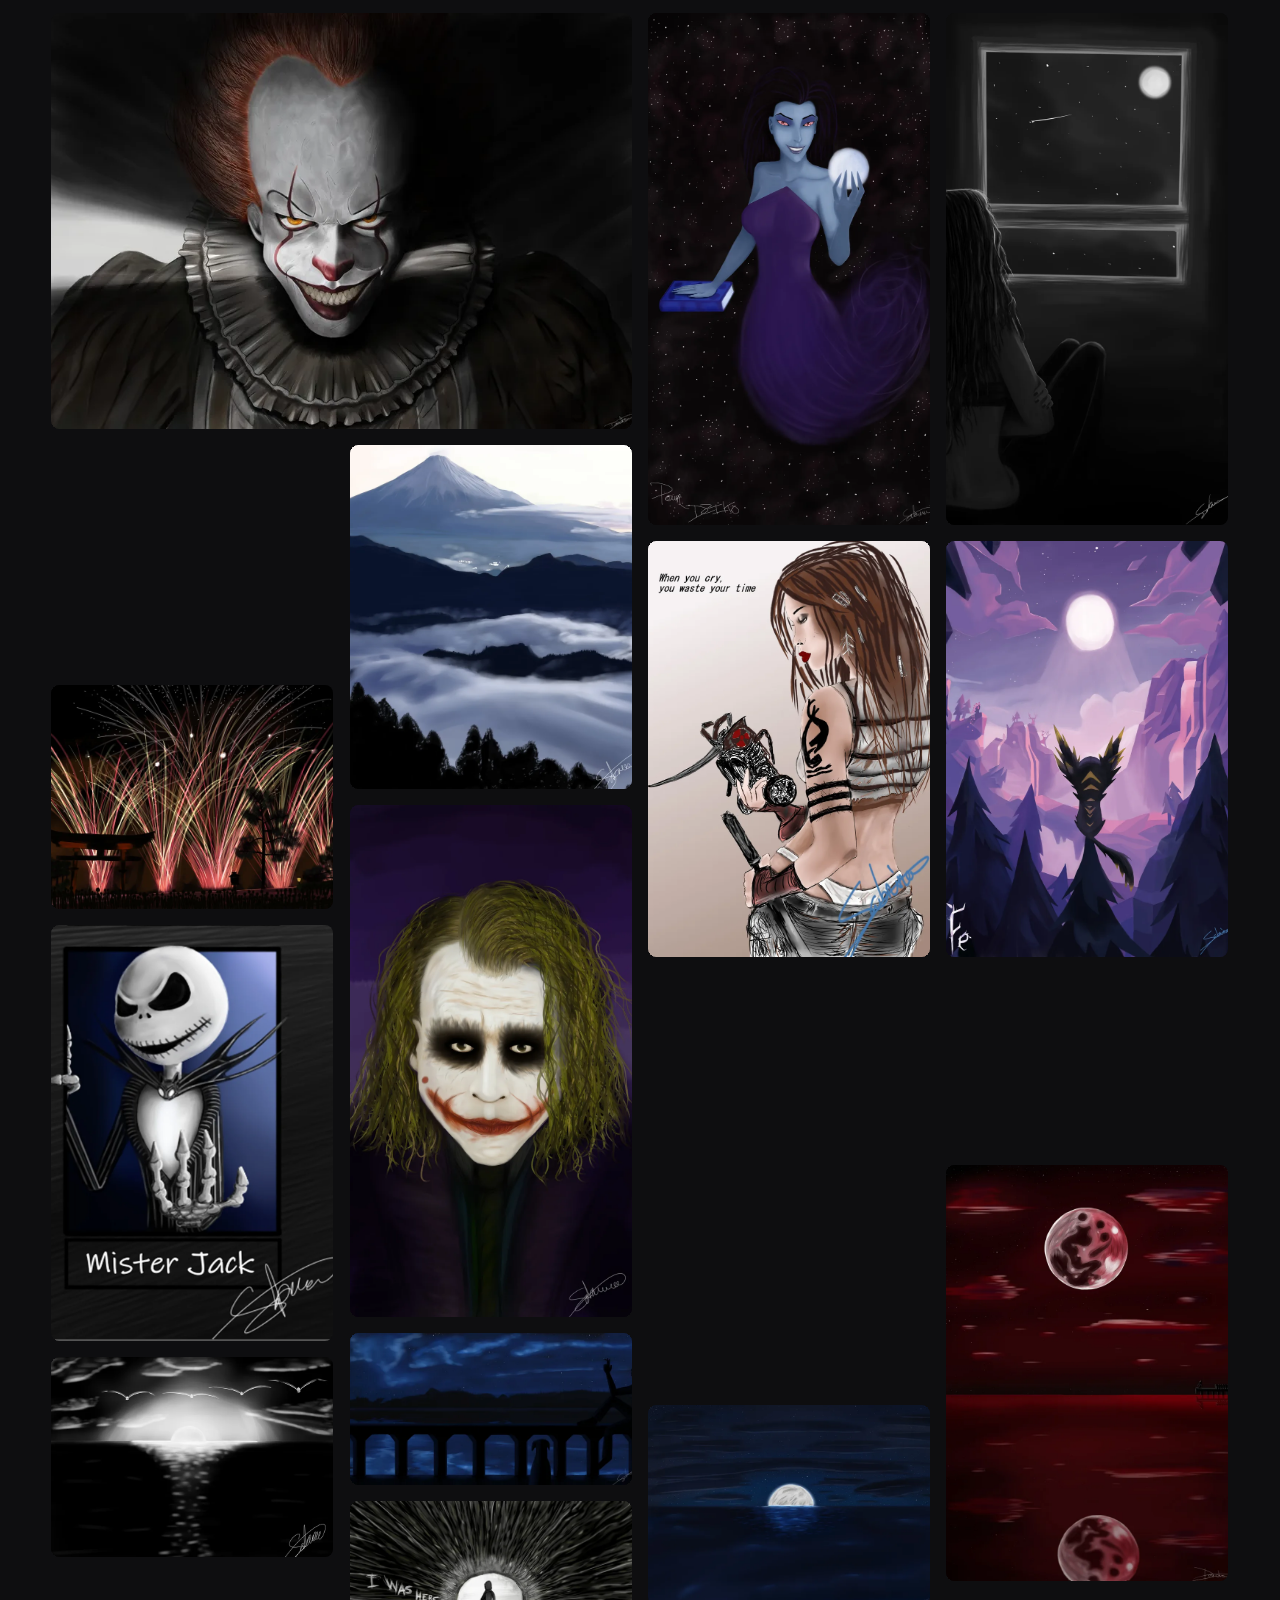
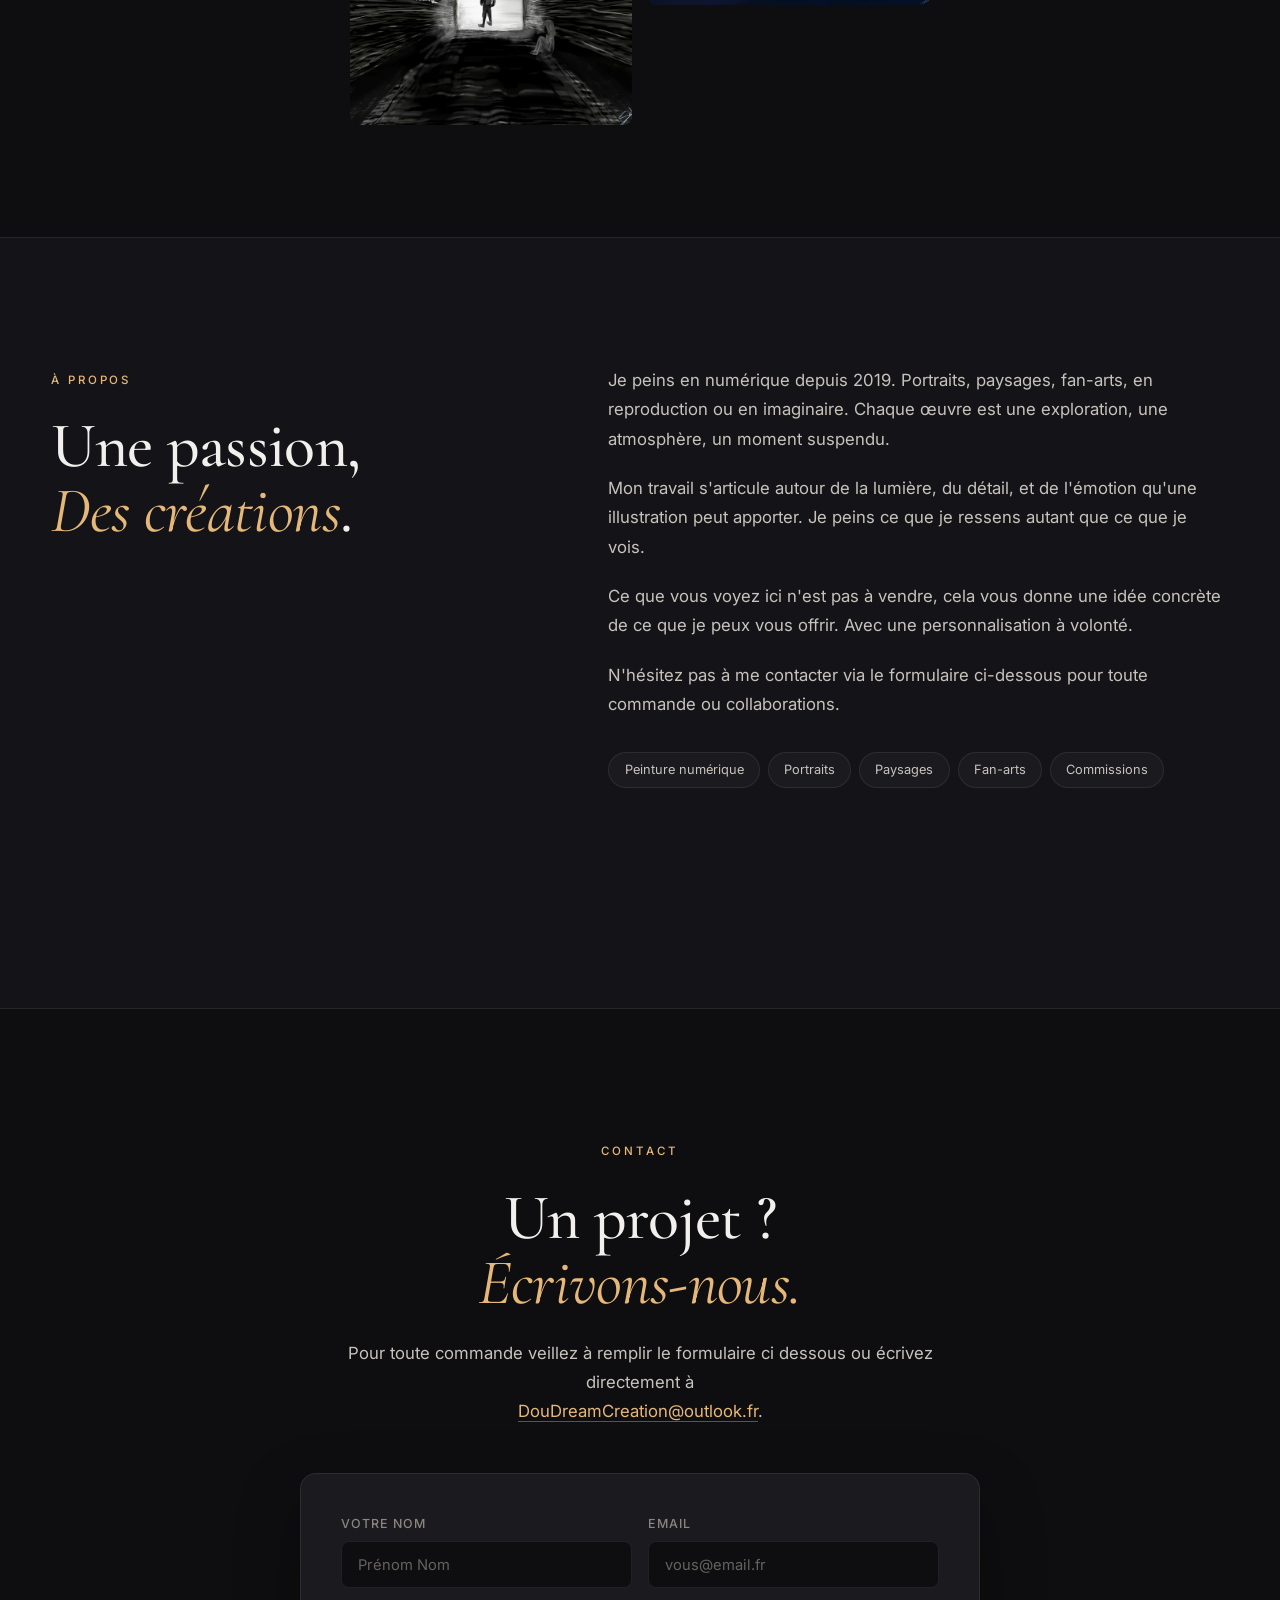
==== commit 2b389bd5: "Add Inde Navarrette - Obsession to Portraits New work converted to WebP (1600w + 800w), added at top" ====
--- a/index.html
+++ b/index.html
@@ -74,7 +74,7 @@
       </p>
       <div class="hero__stats">
         <div>
-          <strong data-count="142" id="stat-total">0</strong>
+          <strong data-count="143" id="stat-total">0</strong>
           <span>œuvres</span>
         </div>
         <div>
@@ -275,6 +275,14 @@
   <script type="application/json" id="projects-data">
 [
   {
+    "id": 99999023,
+    "title": "Inde Navarrette - Obsession",
+    "category": "Portraits",
+    "file": "i-navarette.webp",
+    "w": 1600,
+    "h": 900
+  },
+  {
     "id": 99999022,
     "title": "Paysage",
     "category": "Paysages",
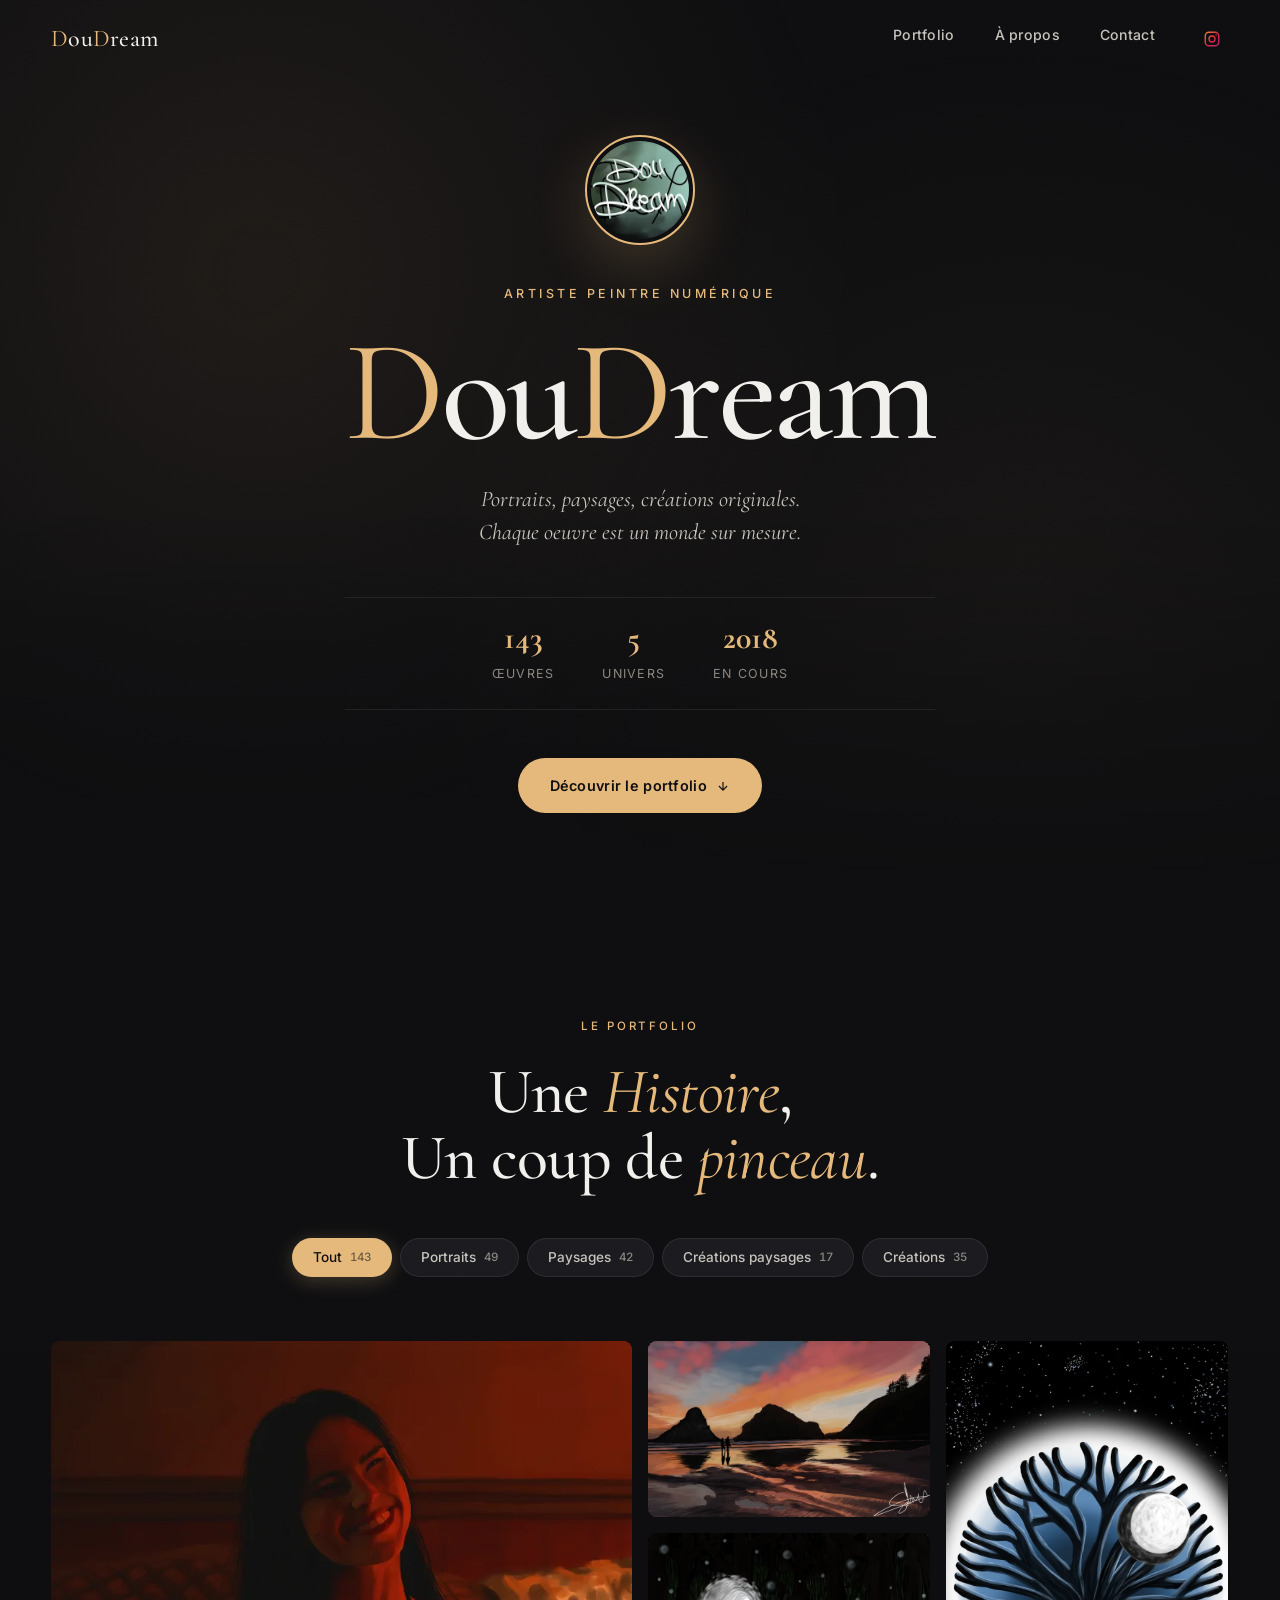
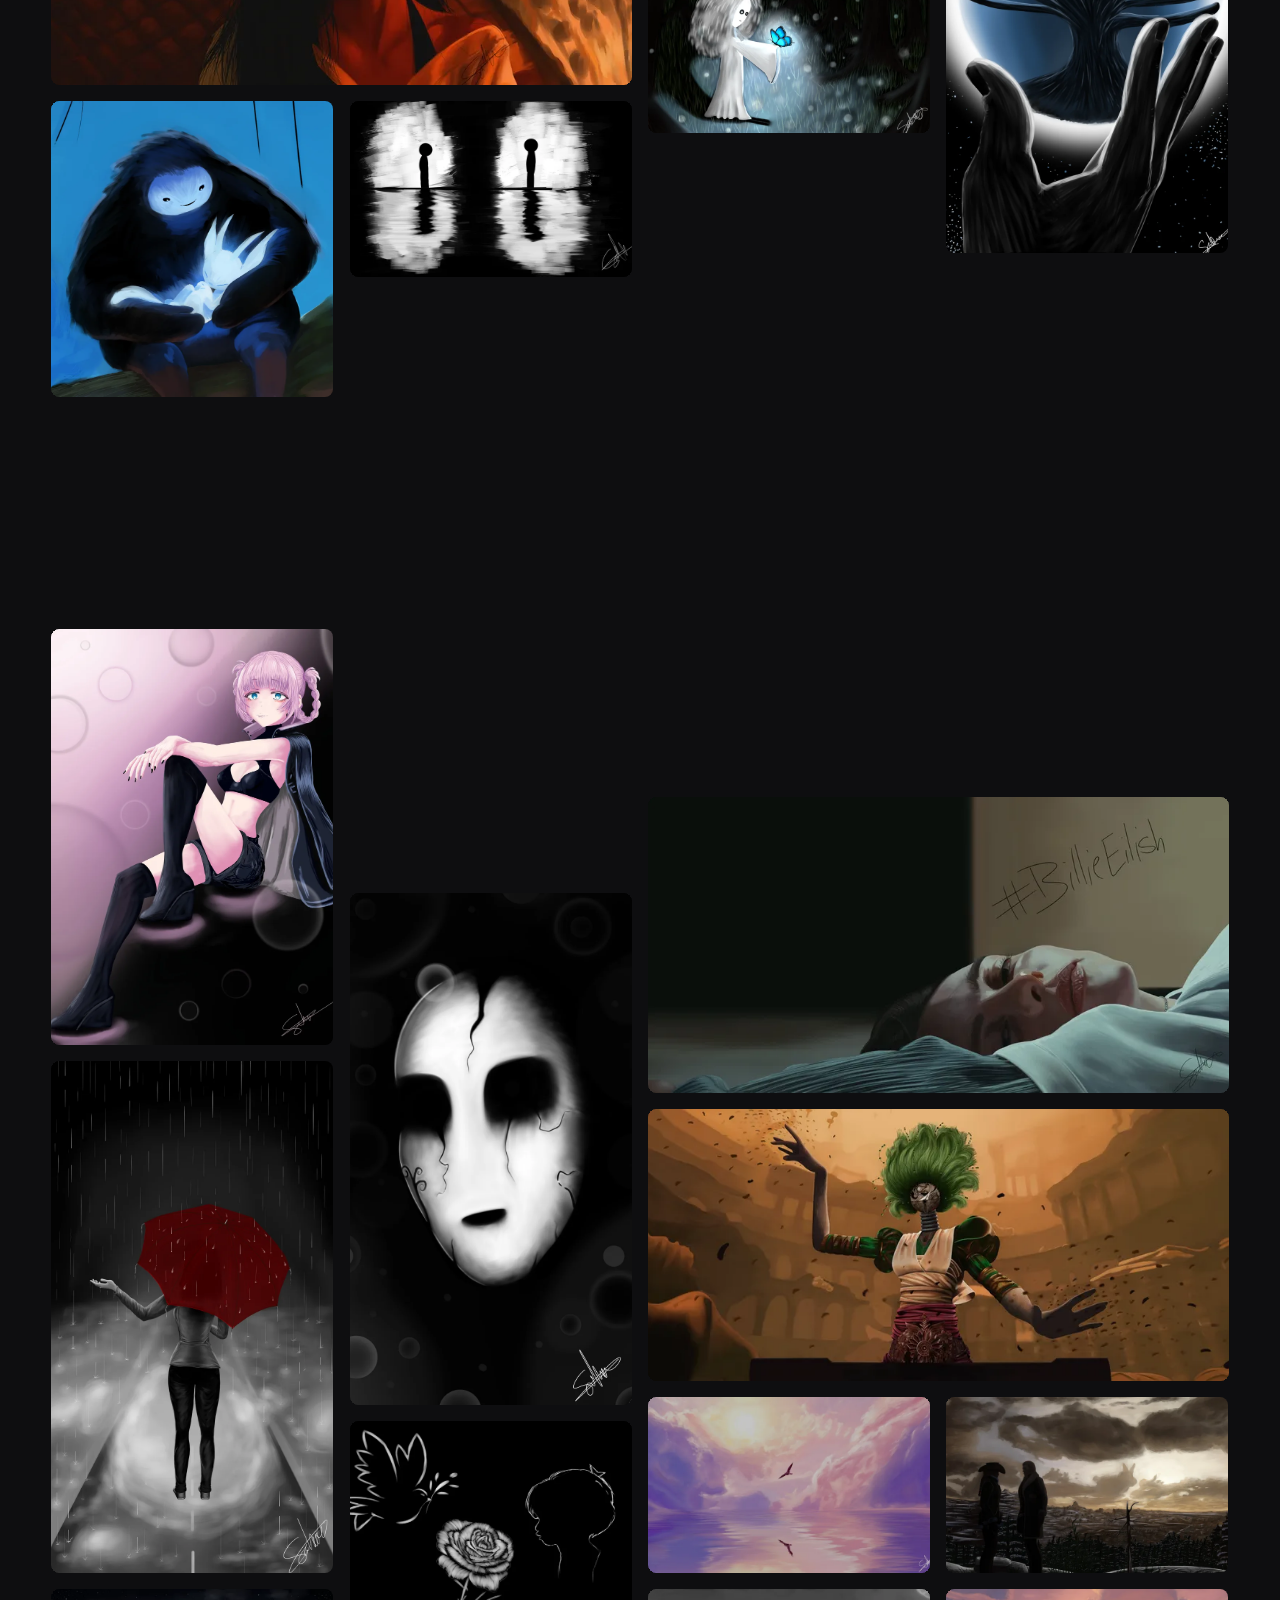
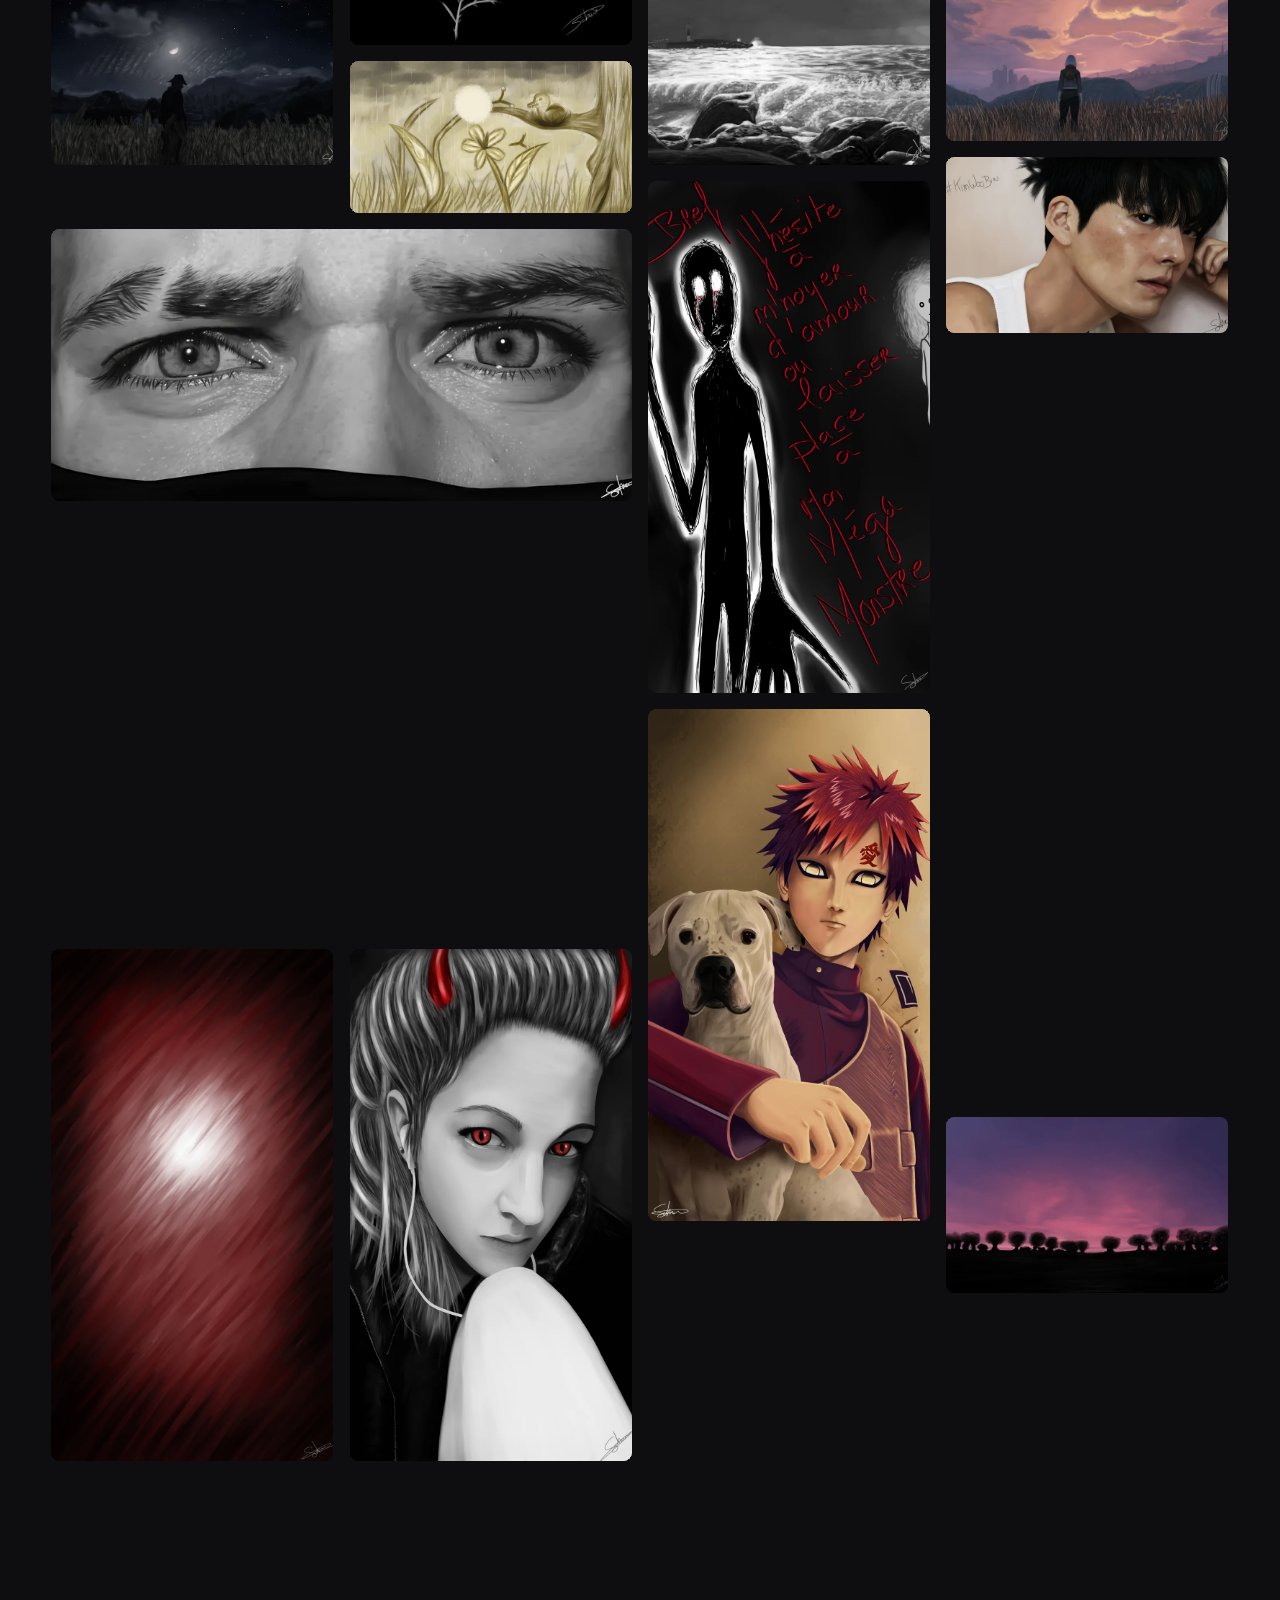
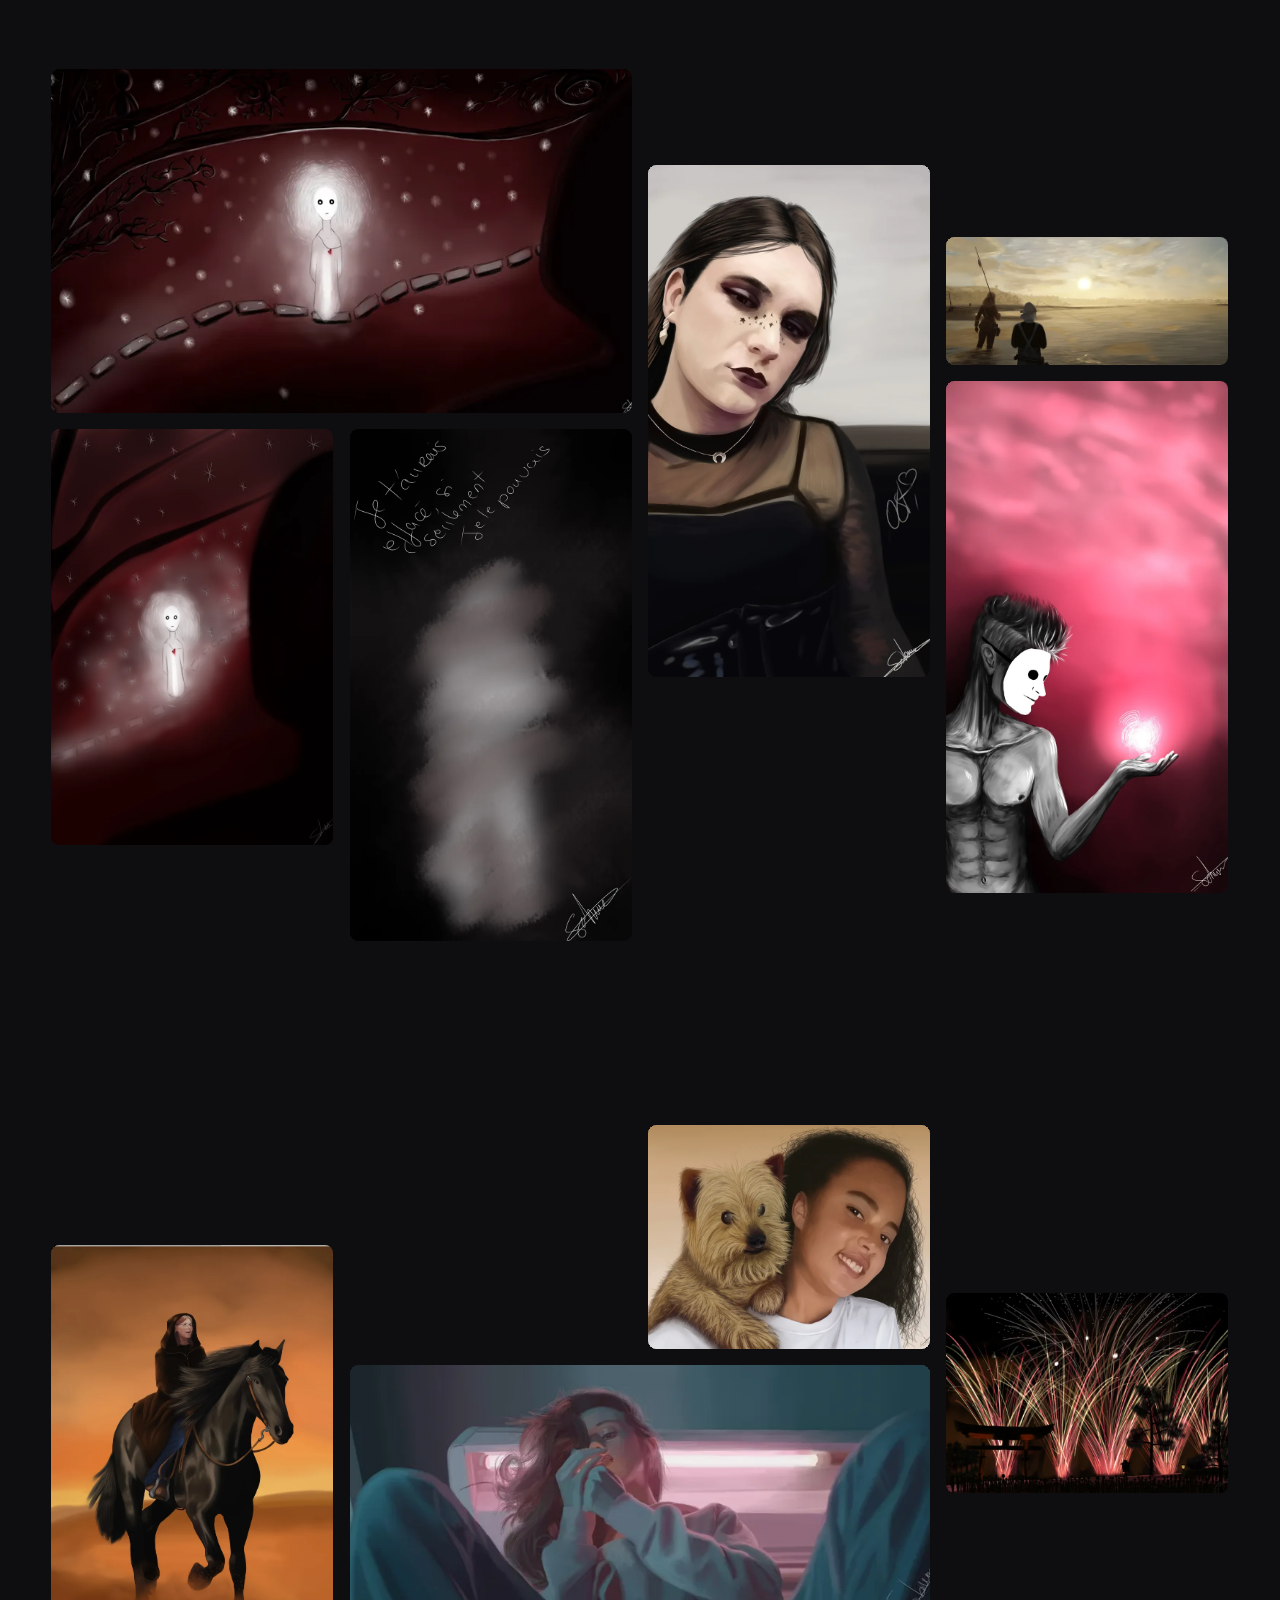
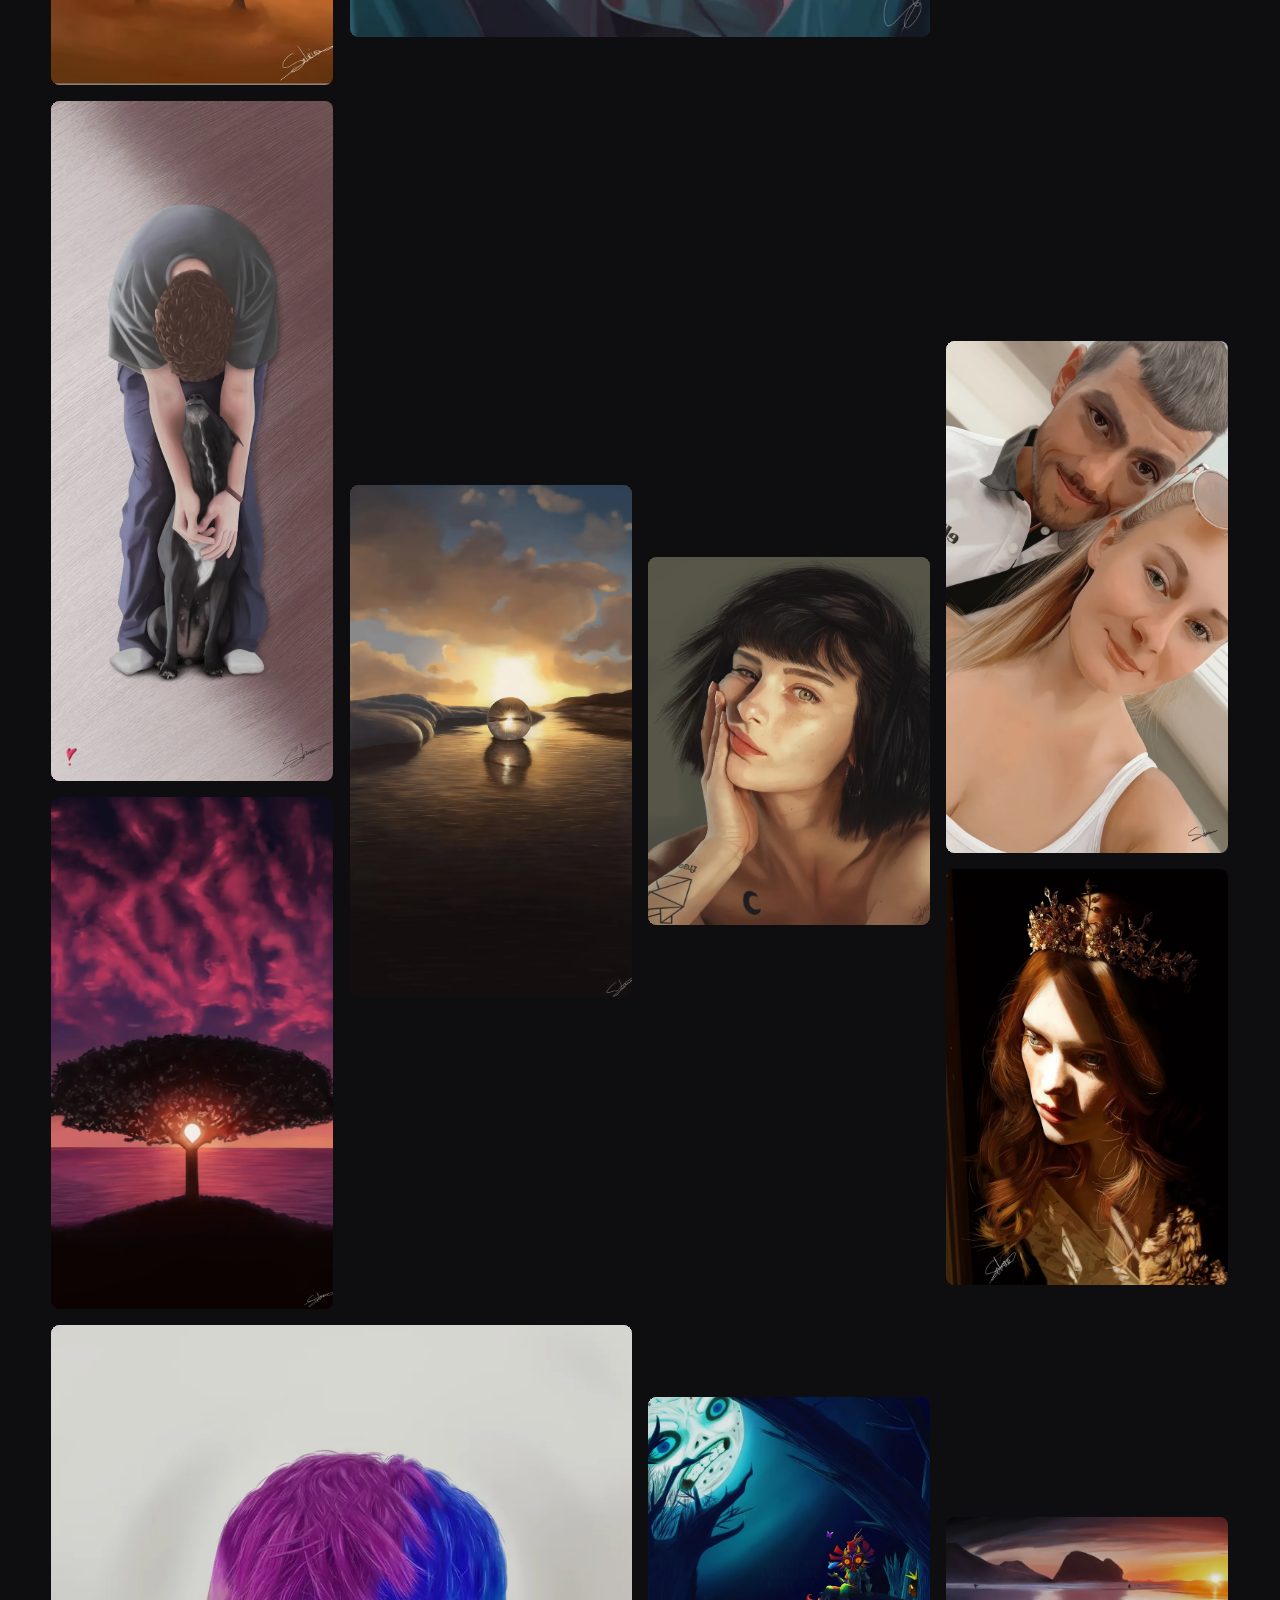
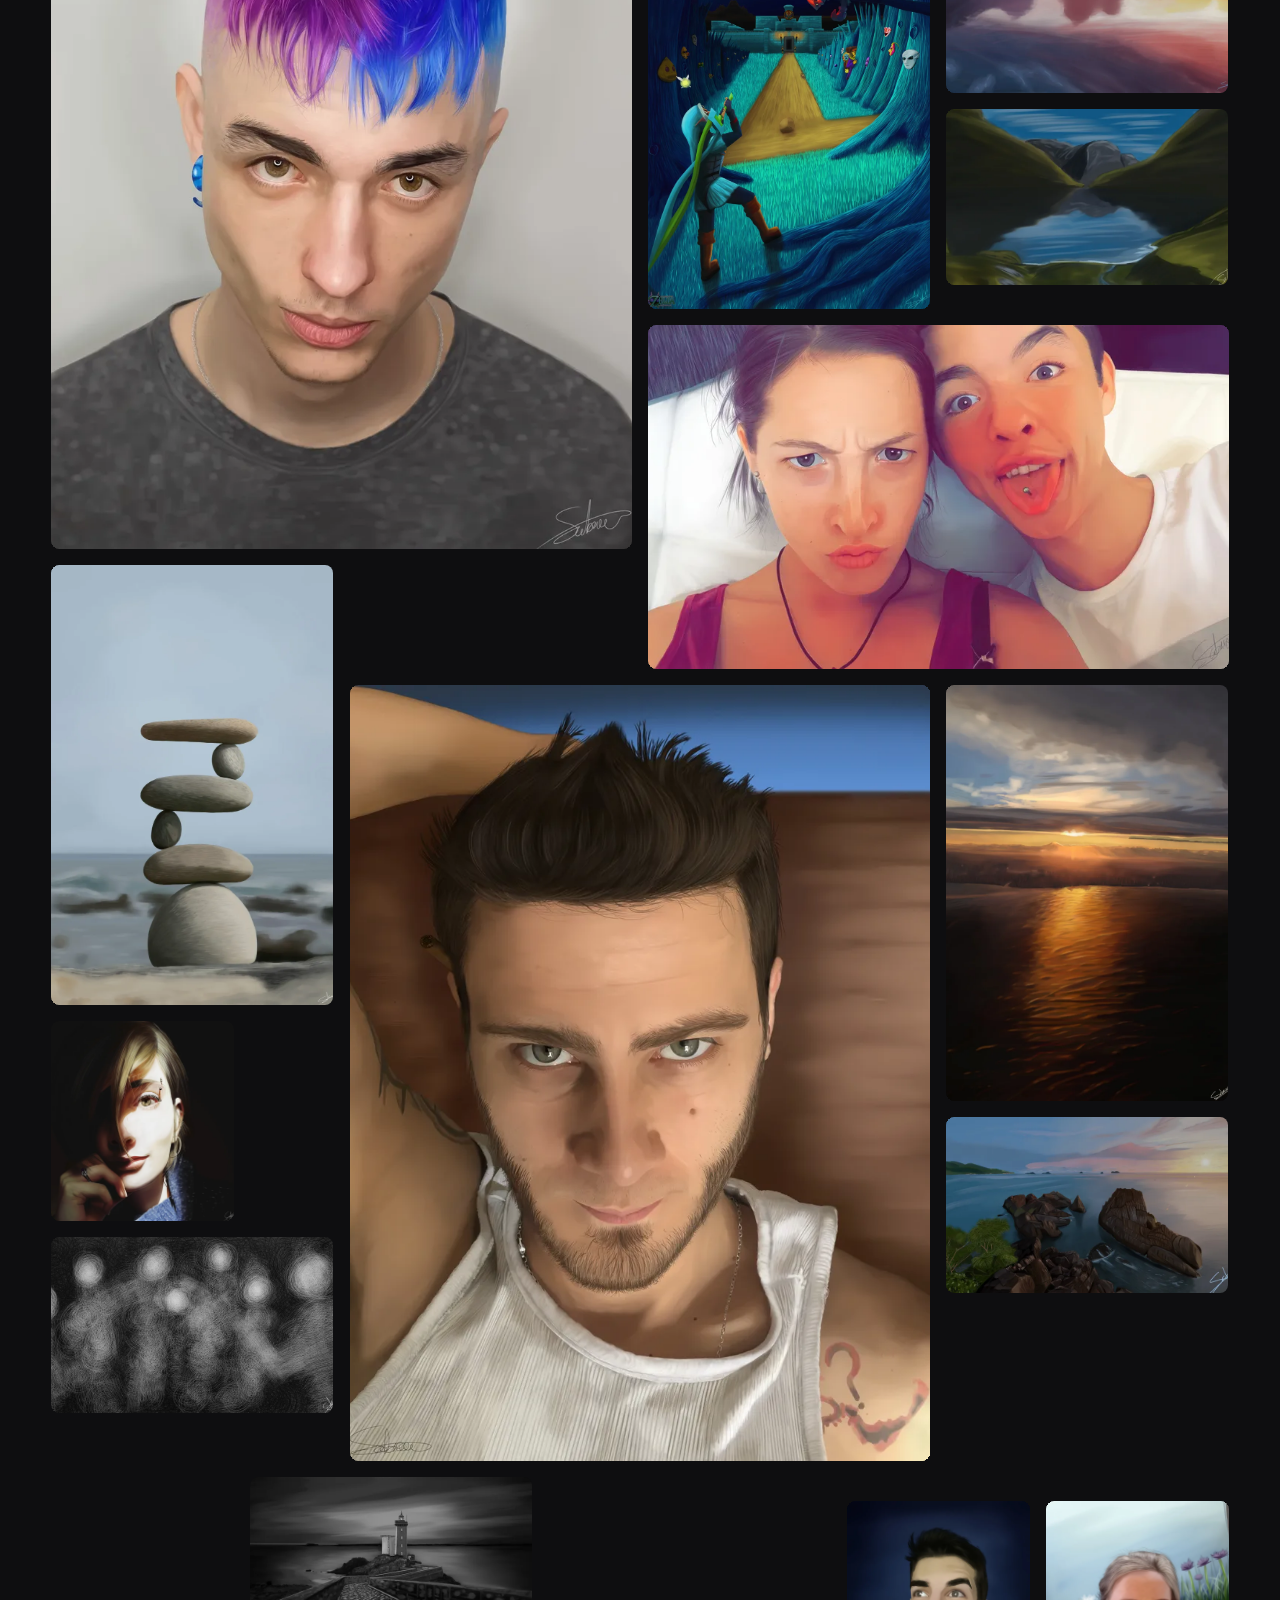
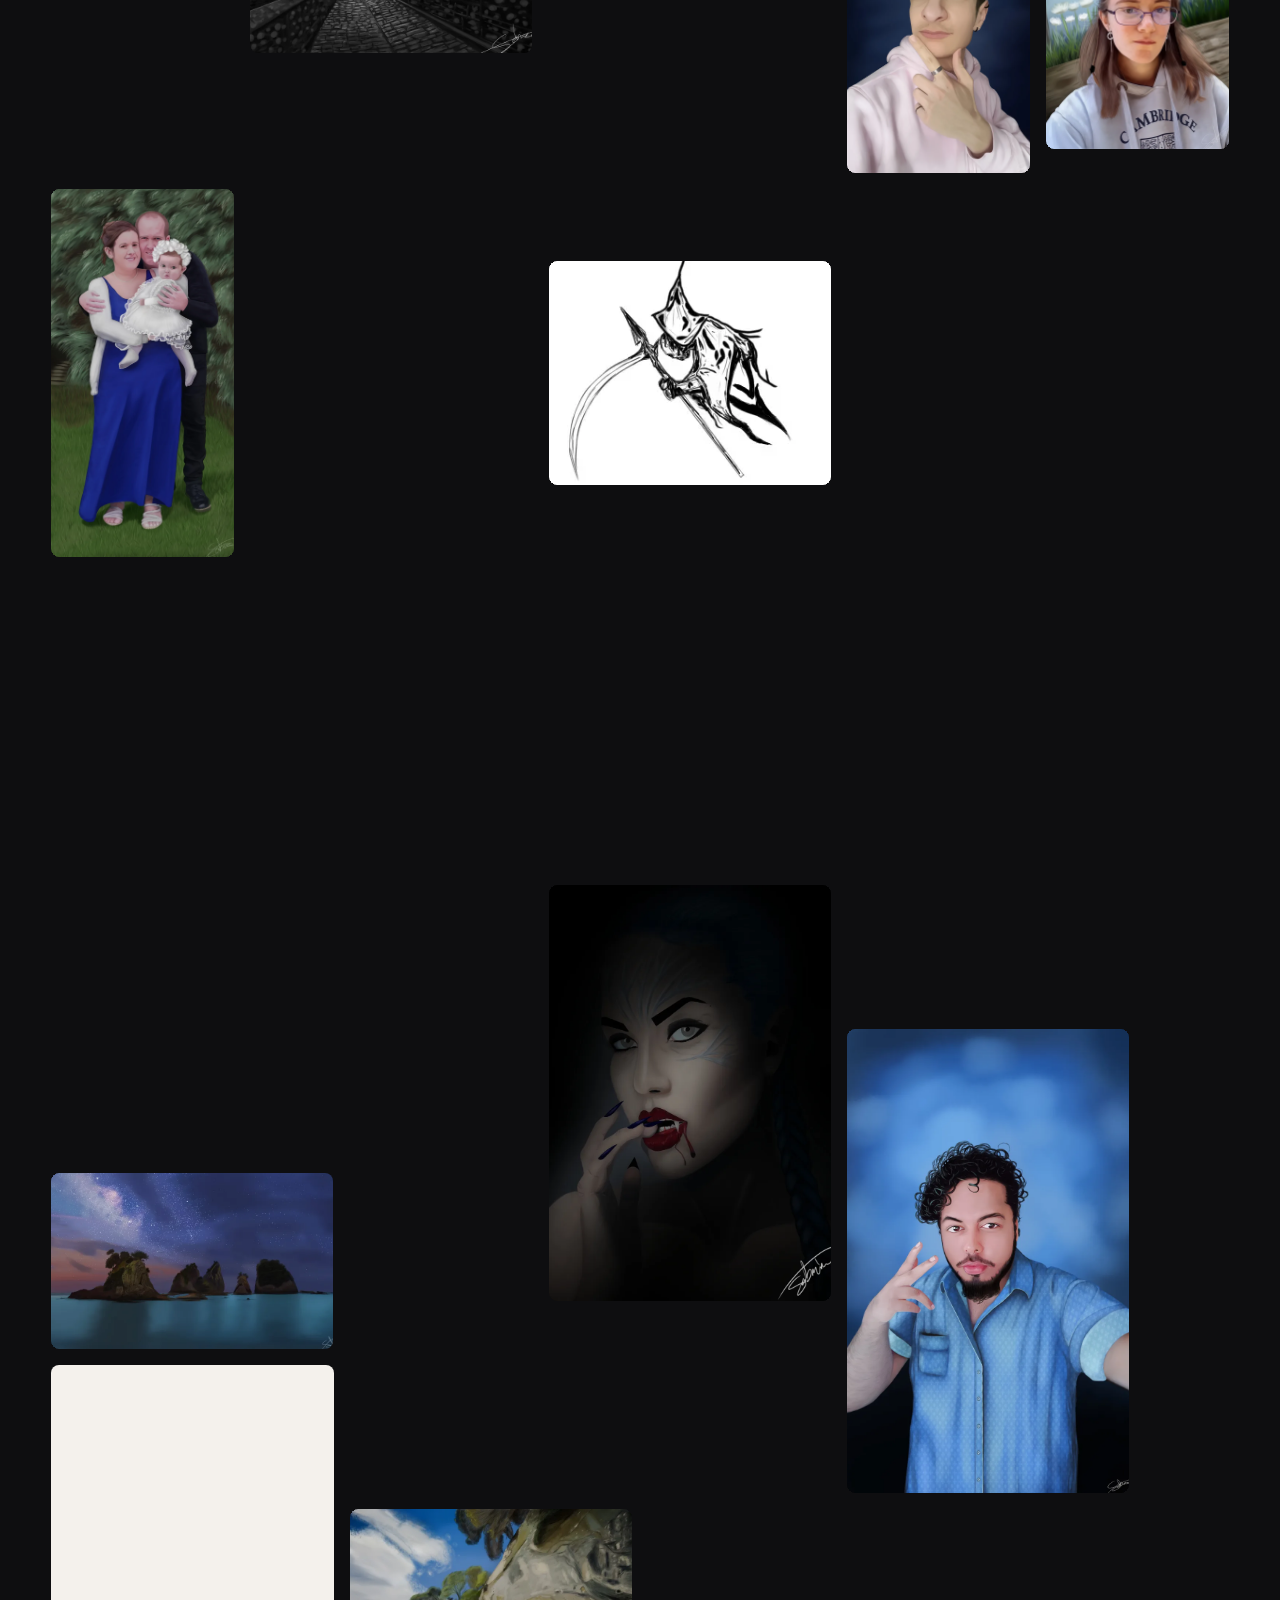
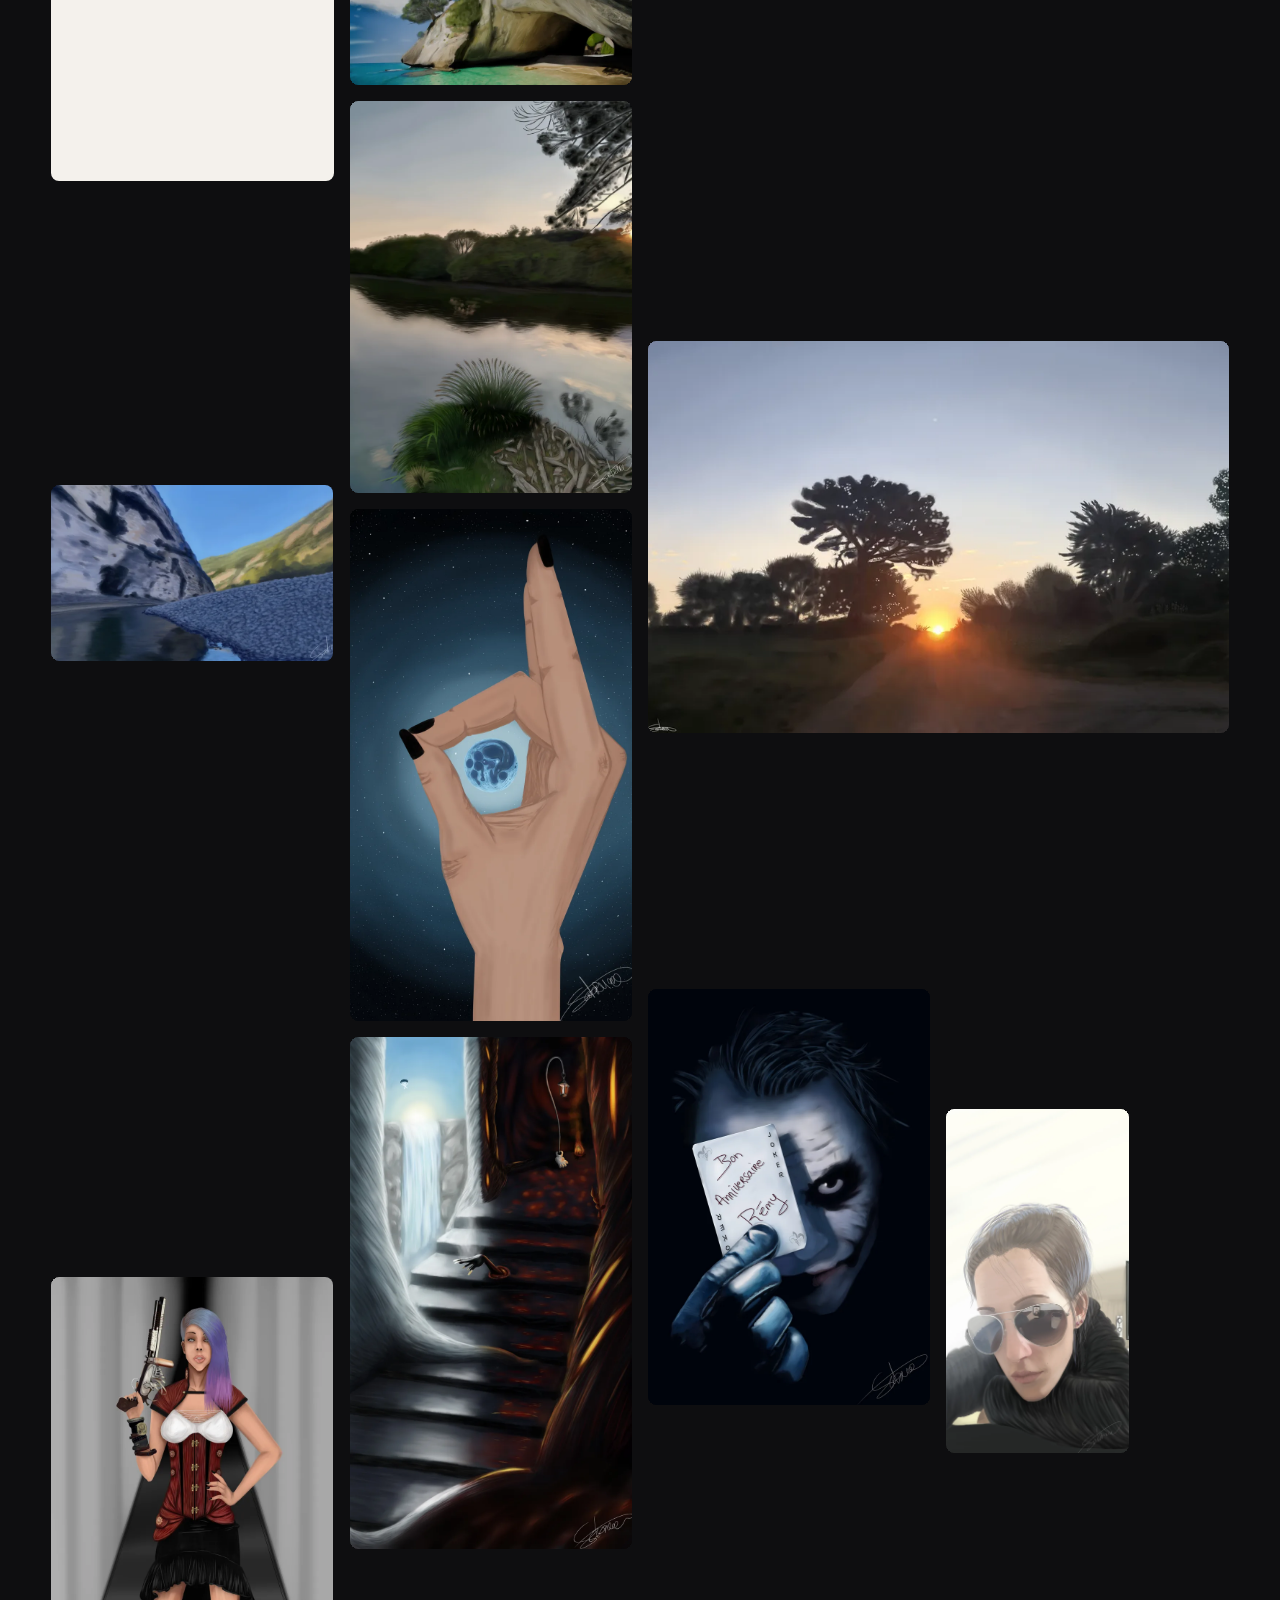
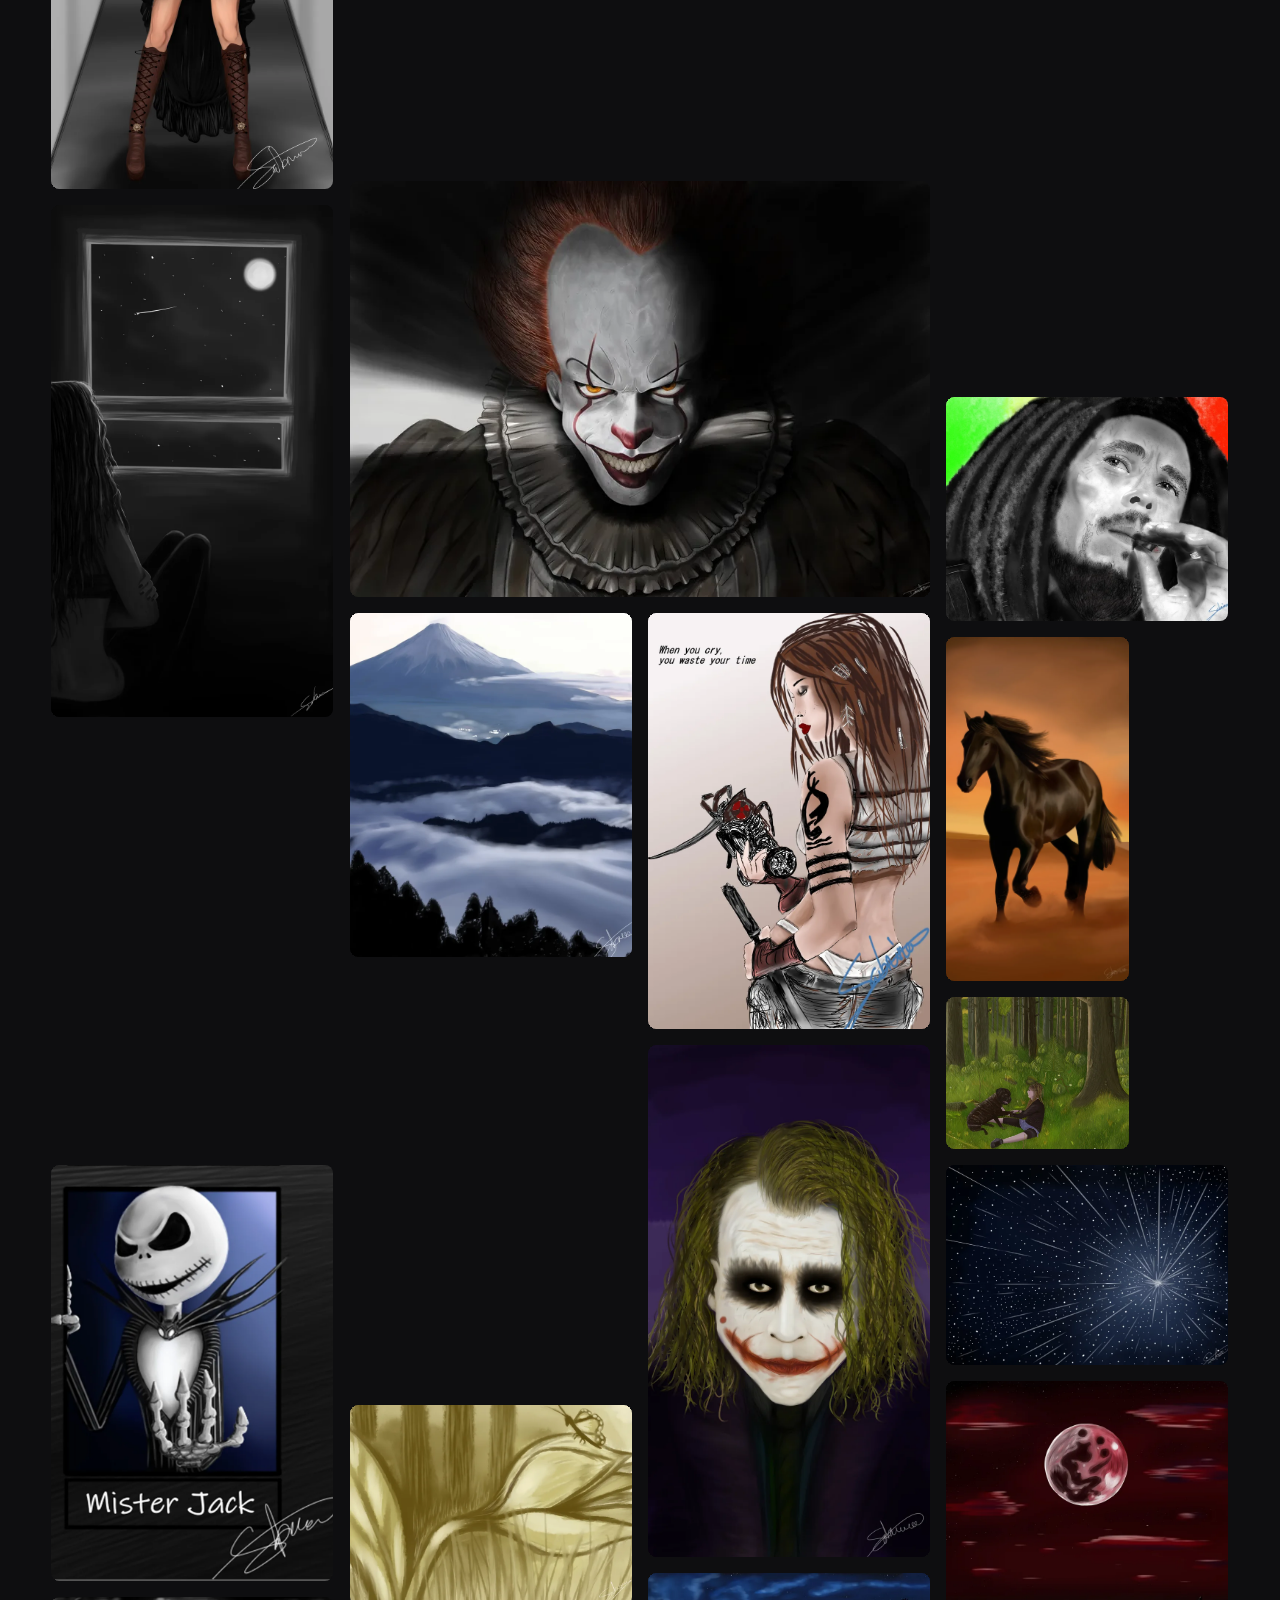
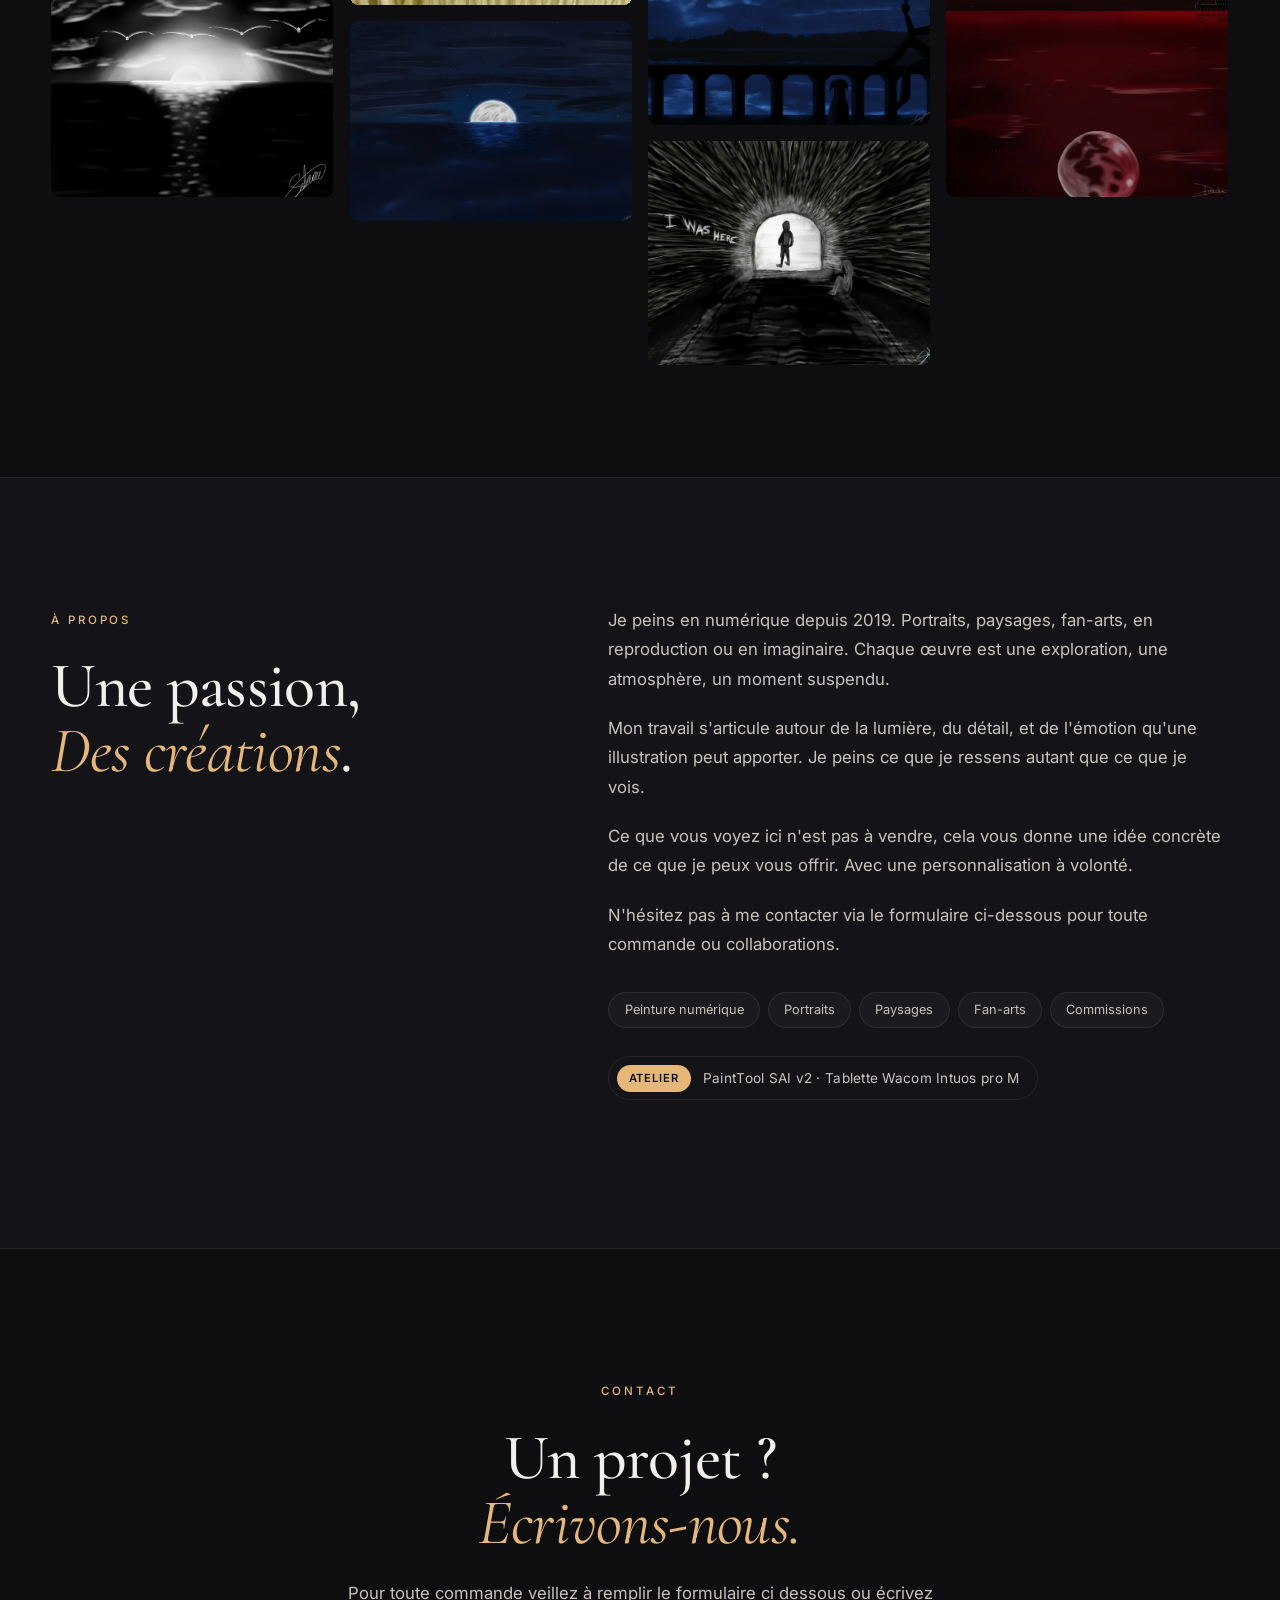
==== commit 5681ed98: "Make Inde Navarrette - Obsession large in grid Co-Authored-By: Claude Fable 5 <noreply@anthropic.com" ====
--- a/index.html
+++ b/index.html
@@ -280,7 +280,8 @@
     "category": "Portraits",
     "file": "i-navarette.webp",
     "w": 1600,
-    "h": 900
+    "h": 900,
+    "size": "large"
   },
   {
     "id": 99999022,
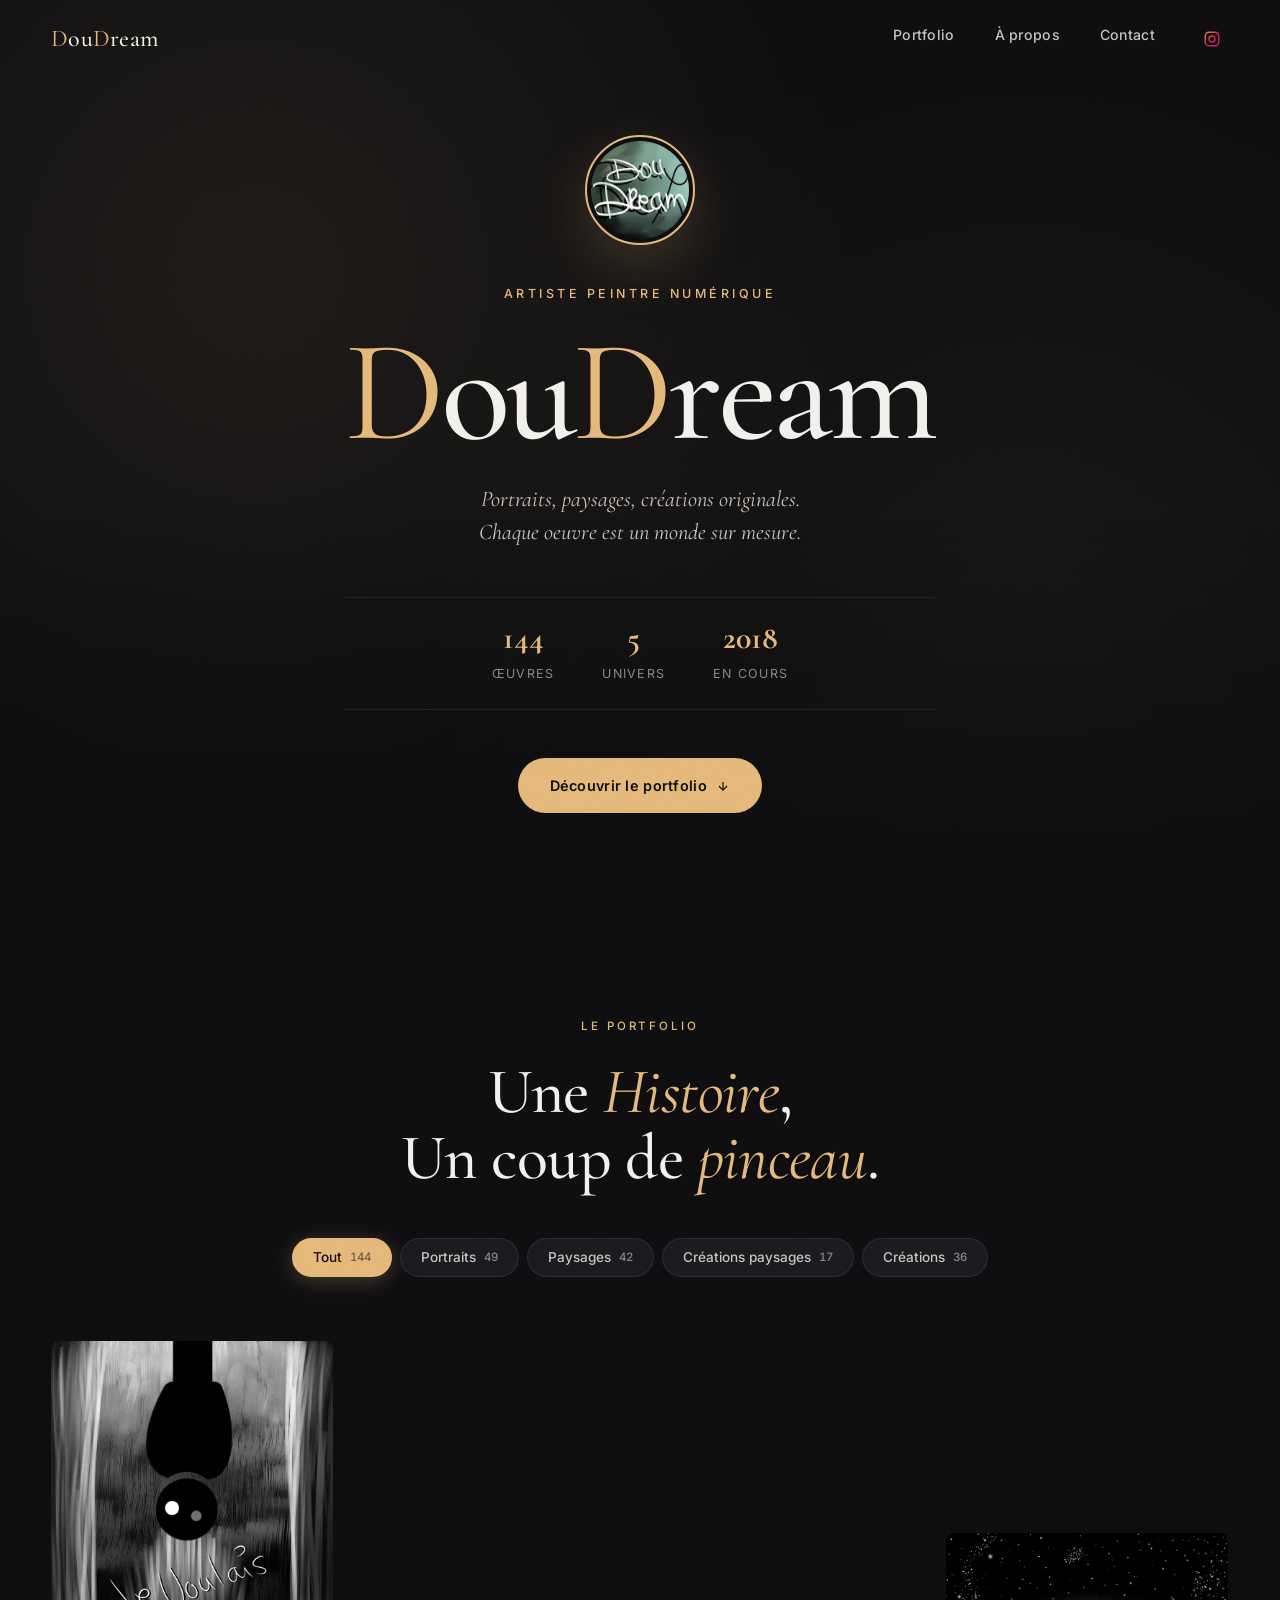
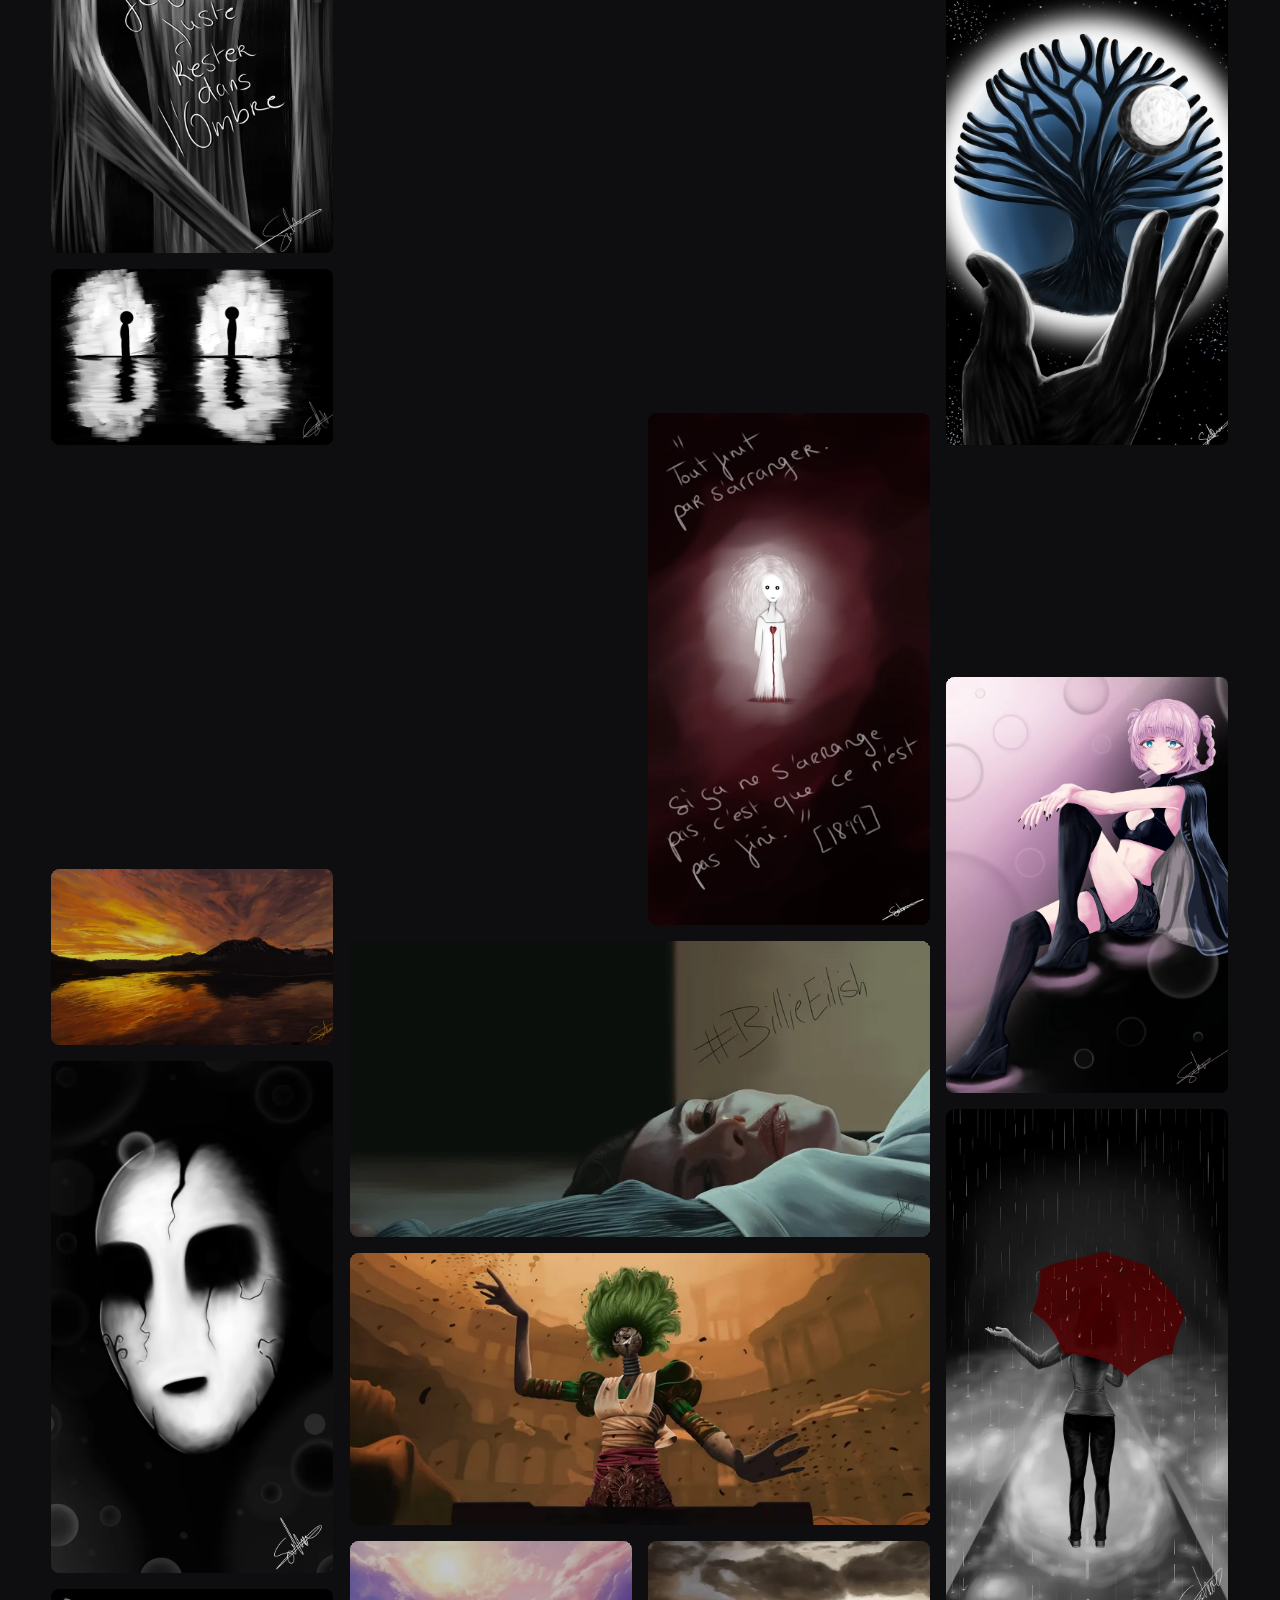
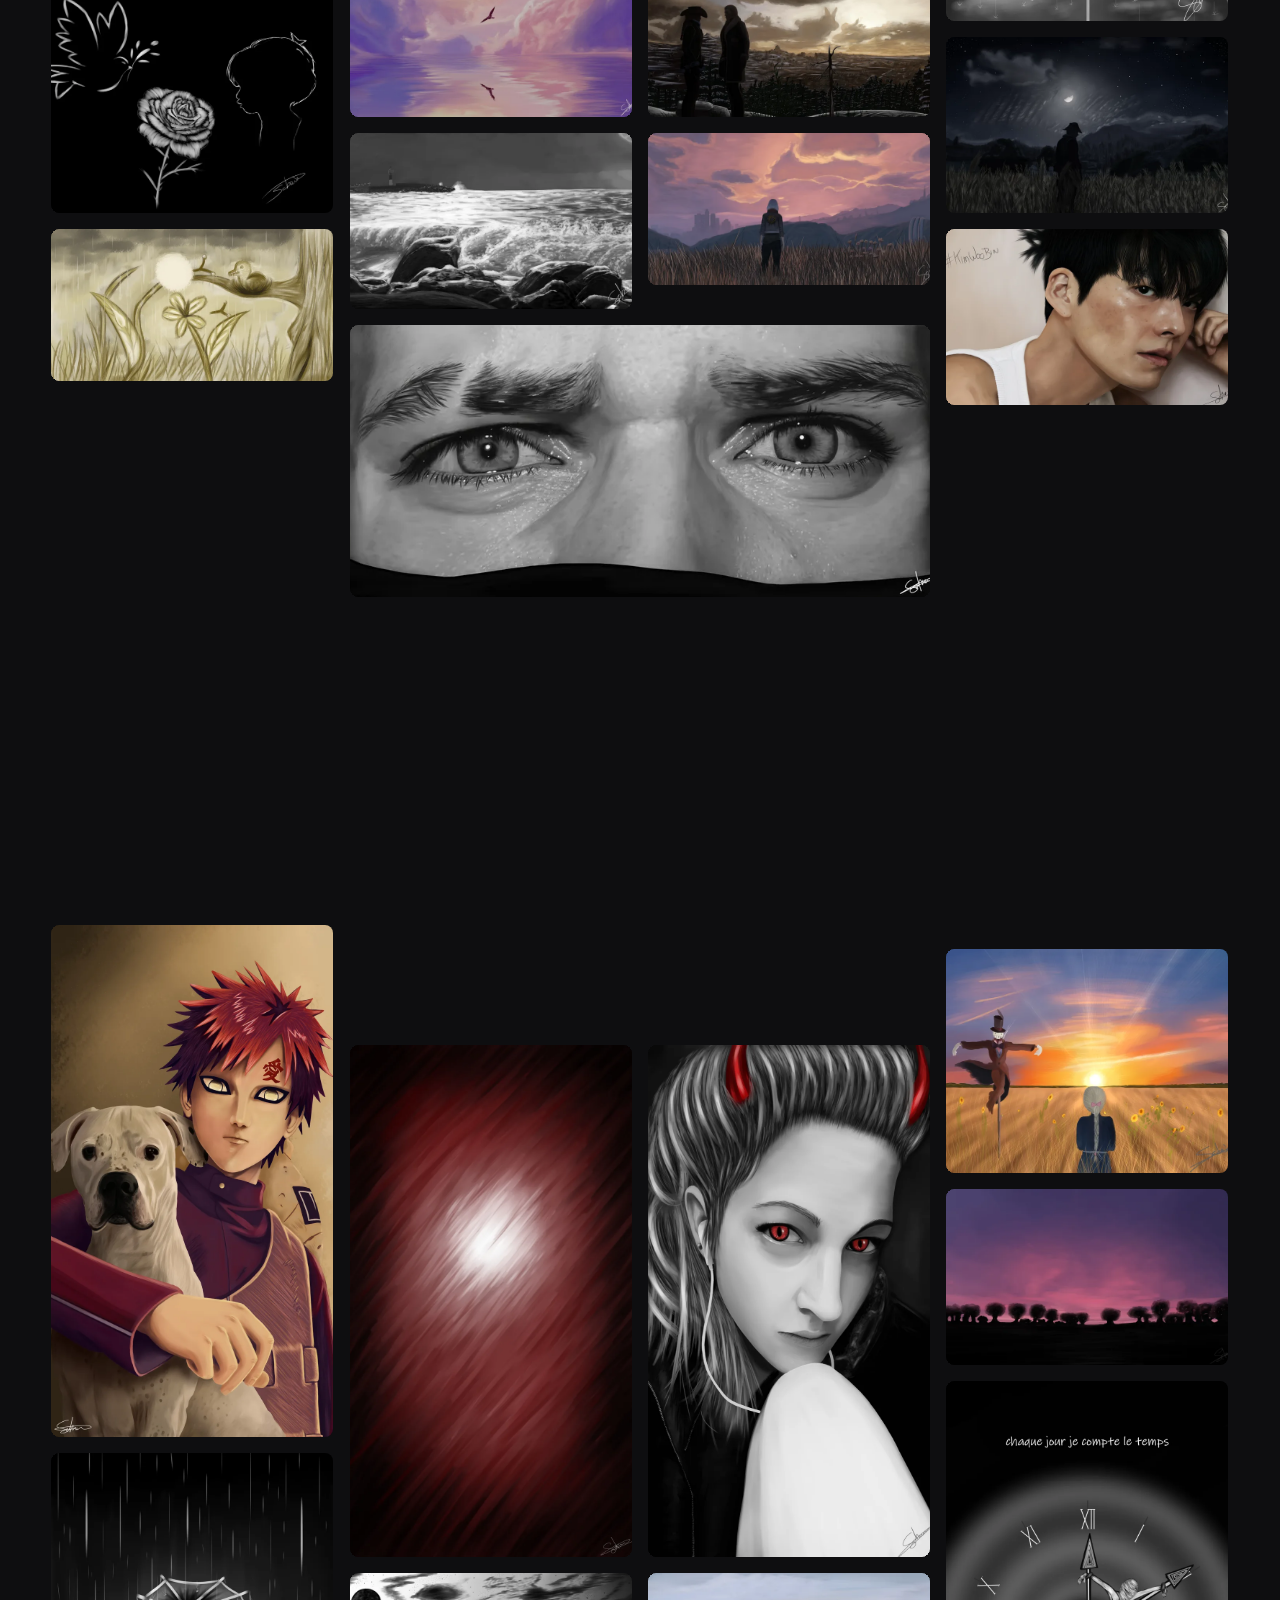
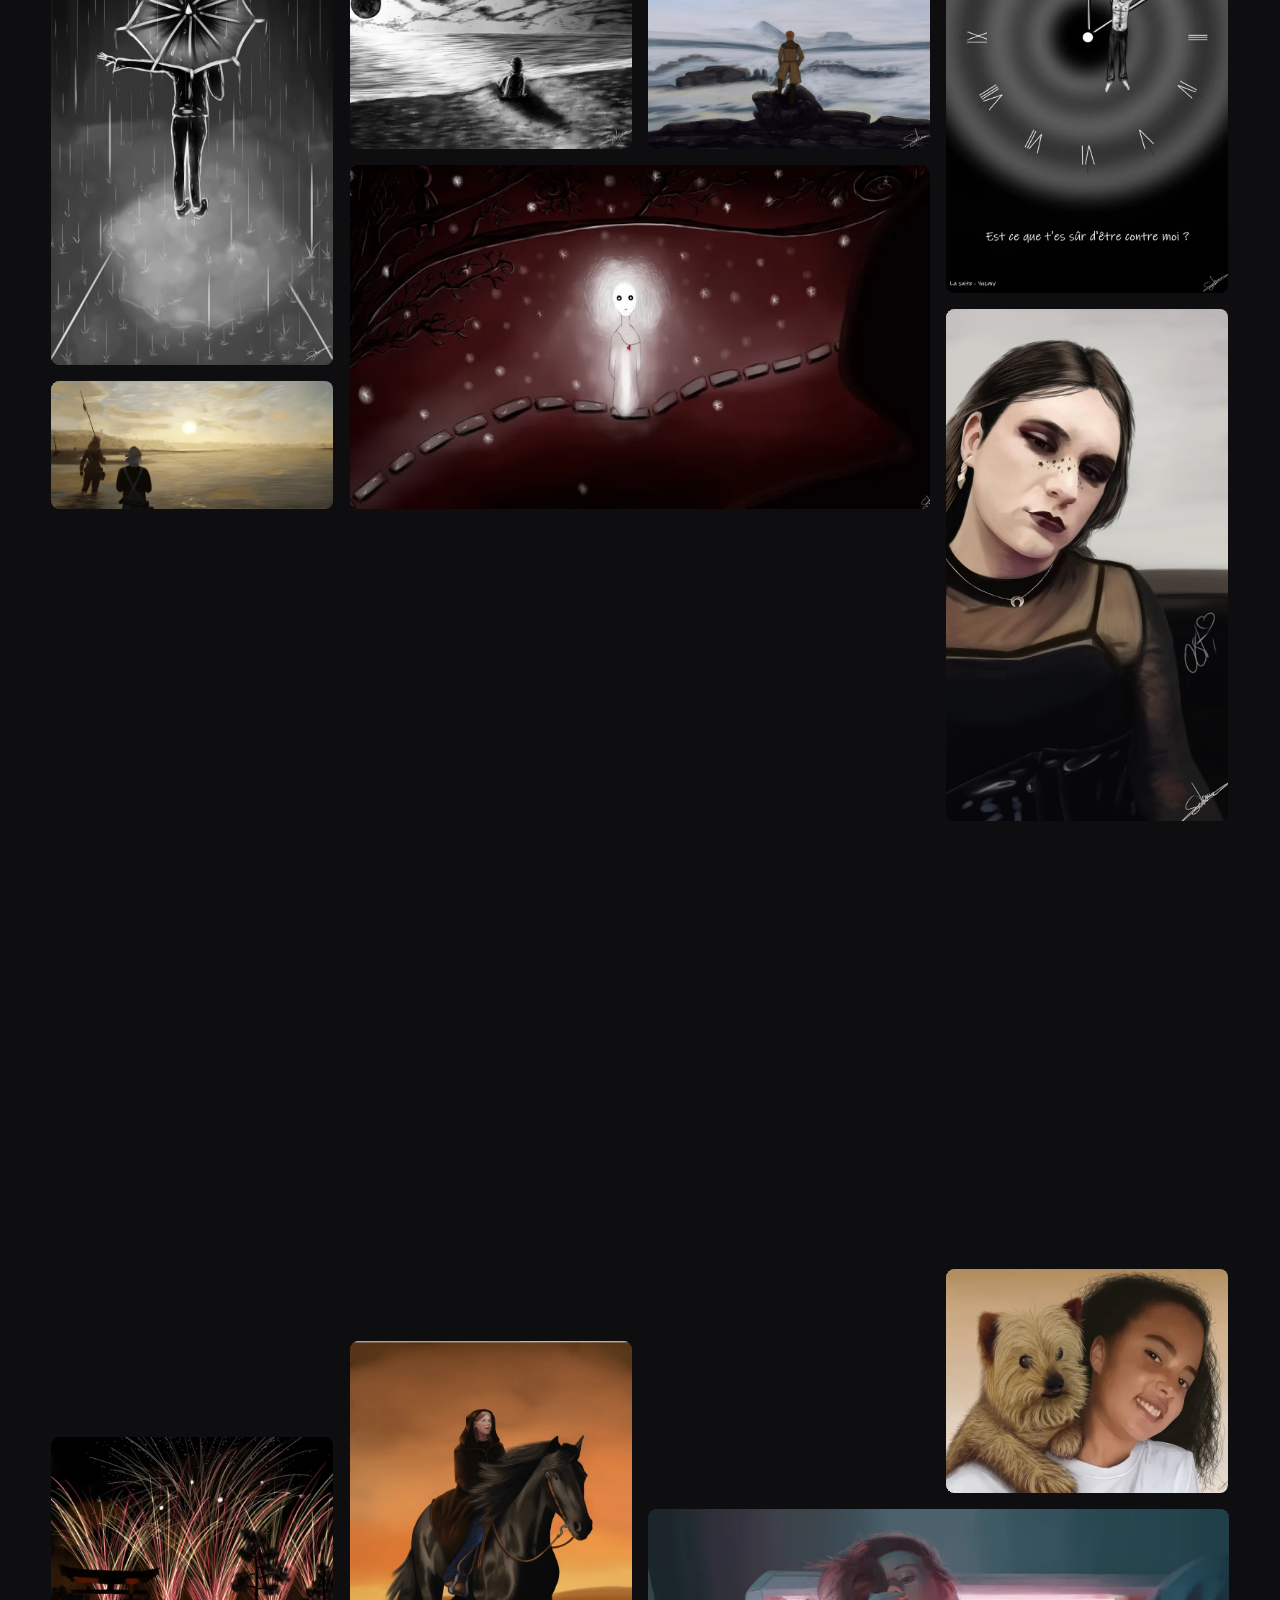
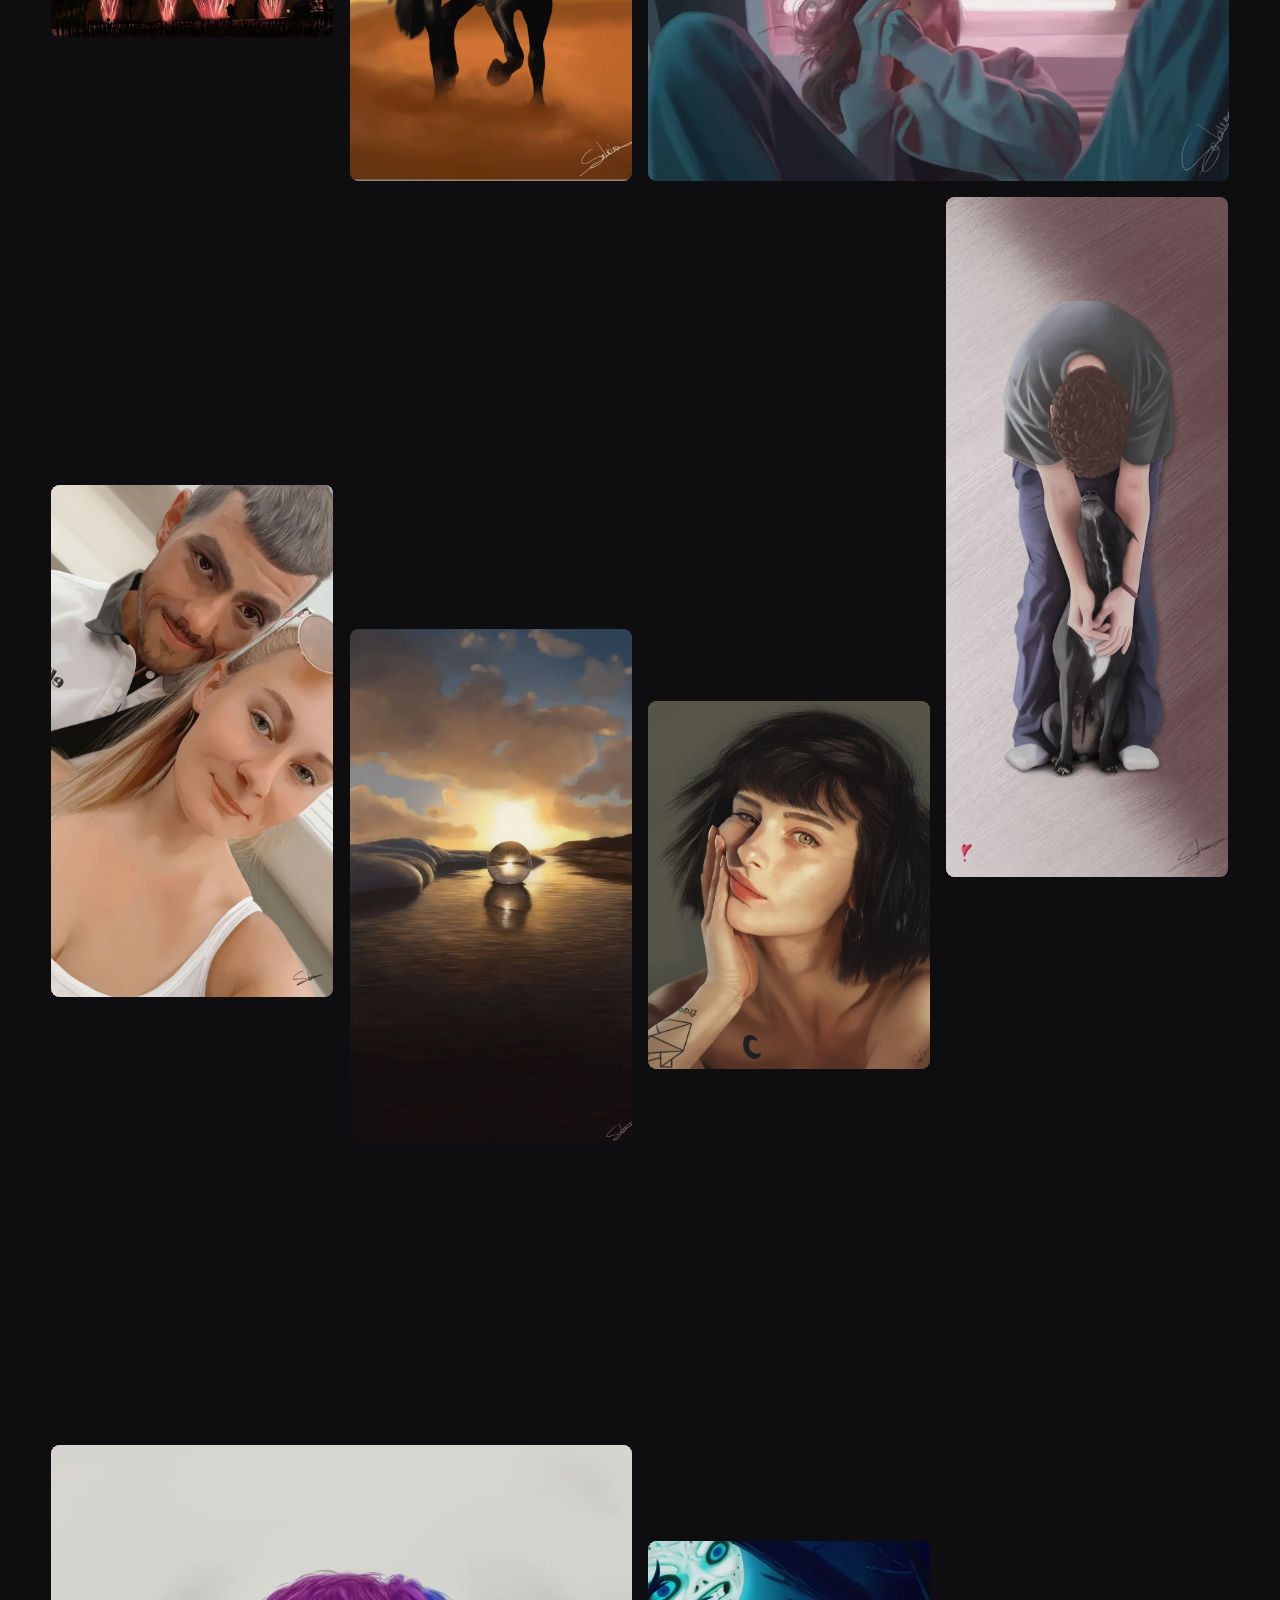
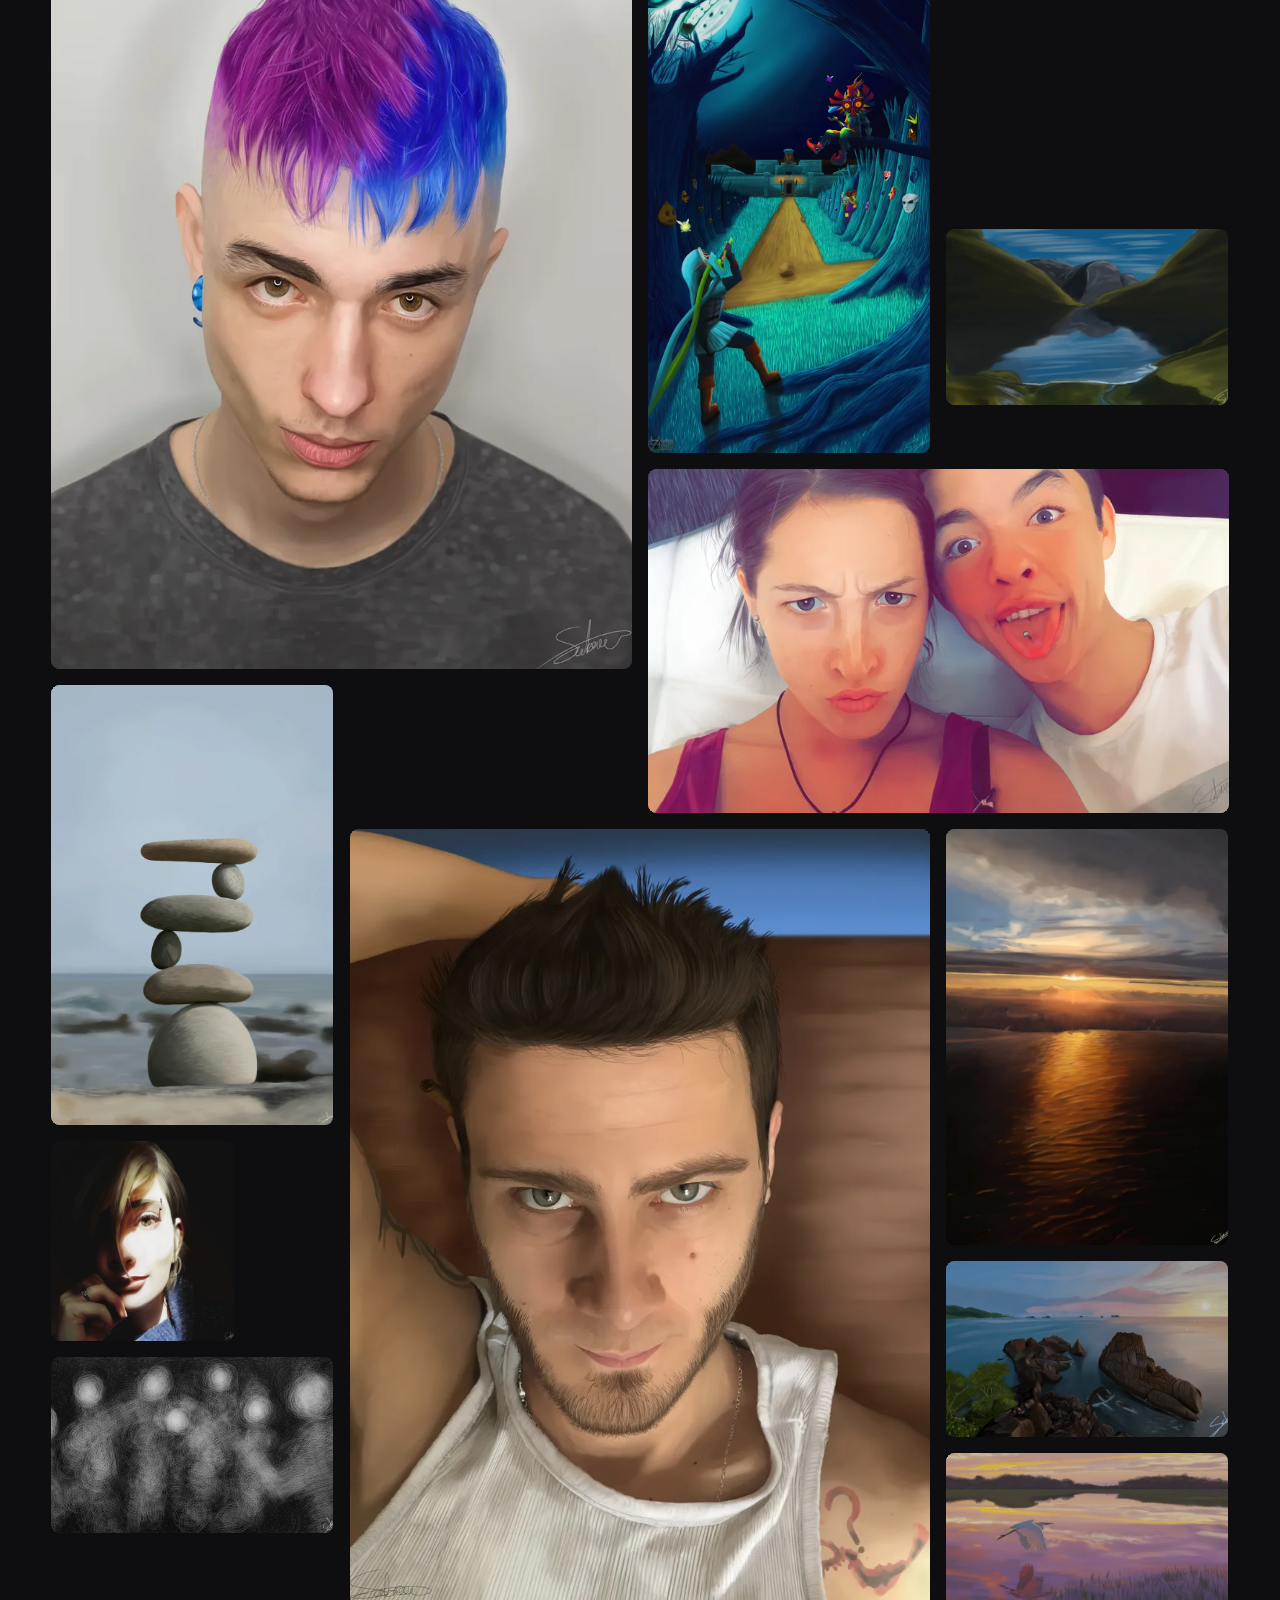
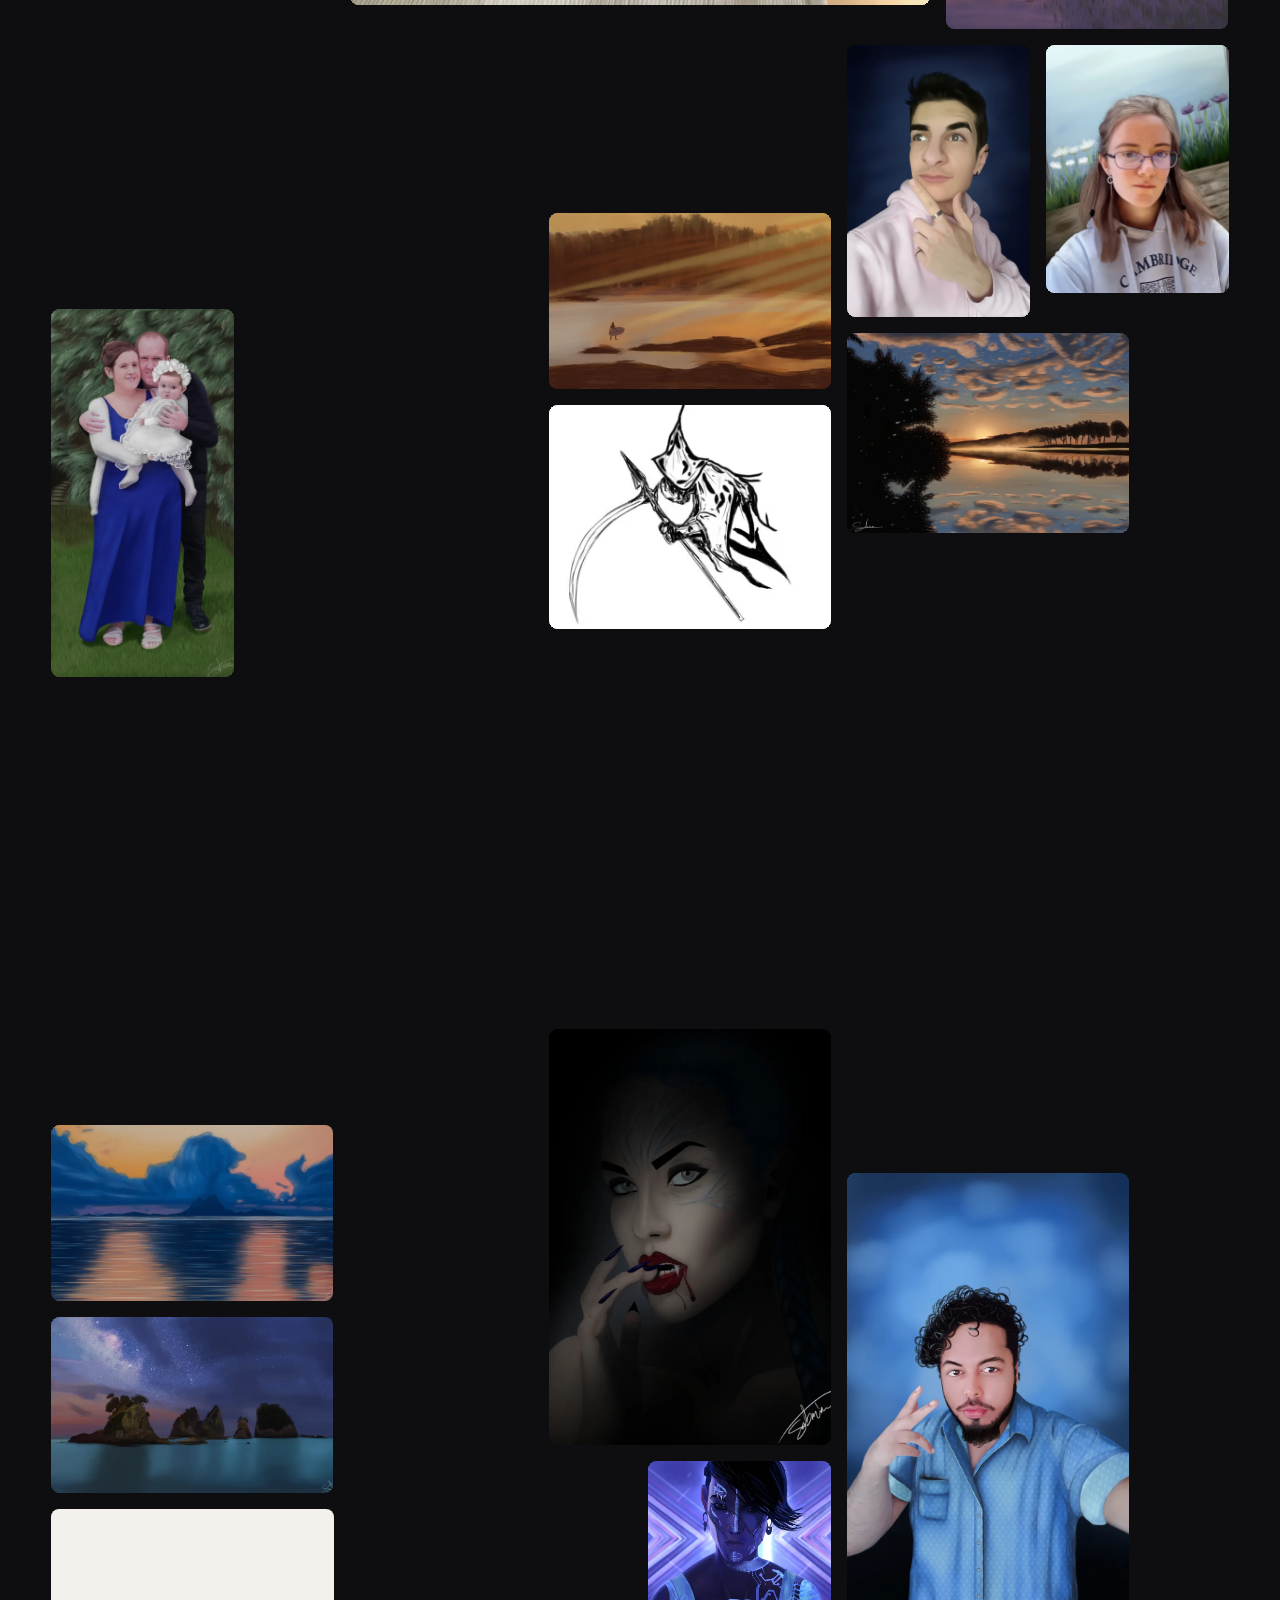
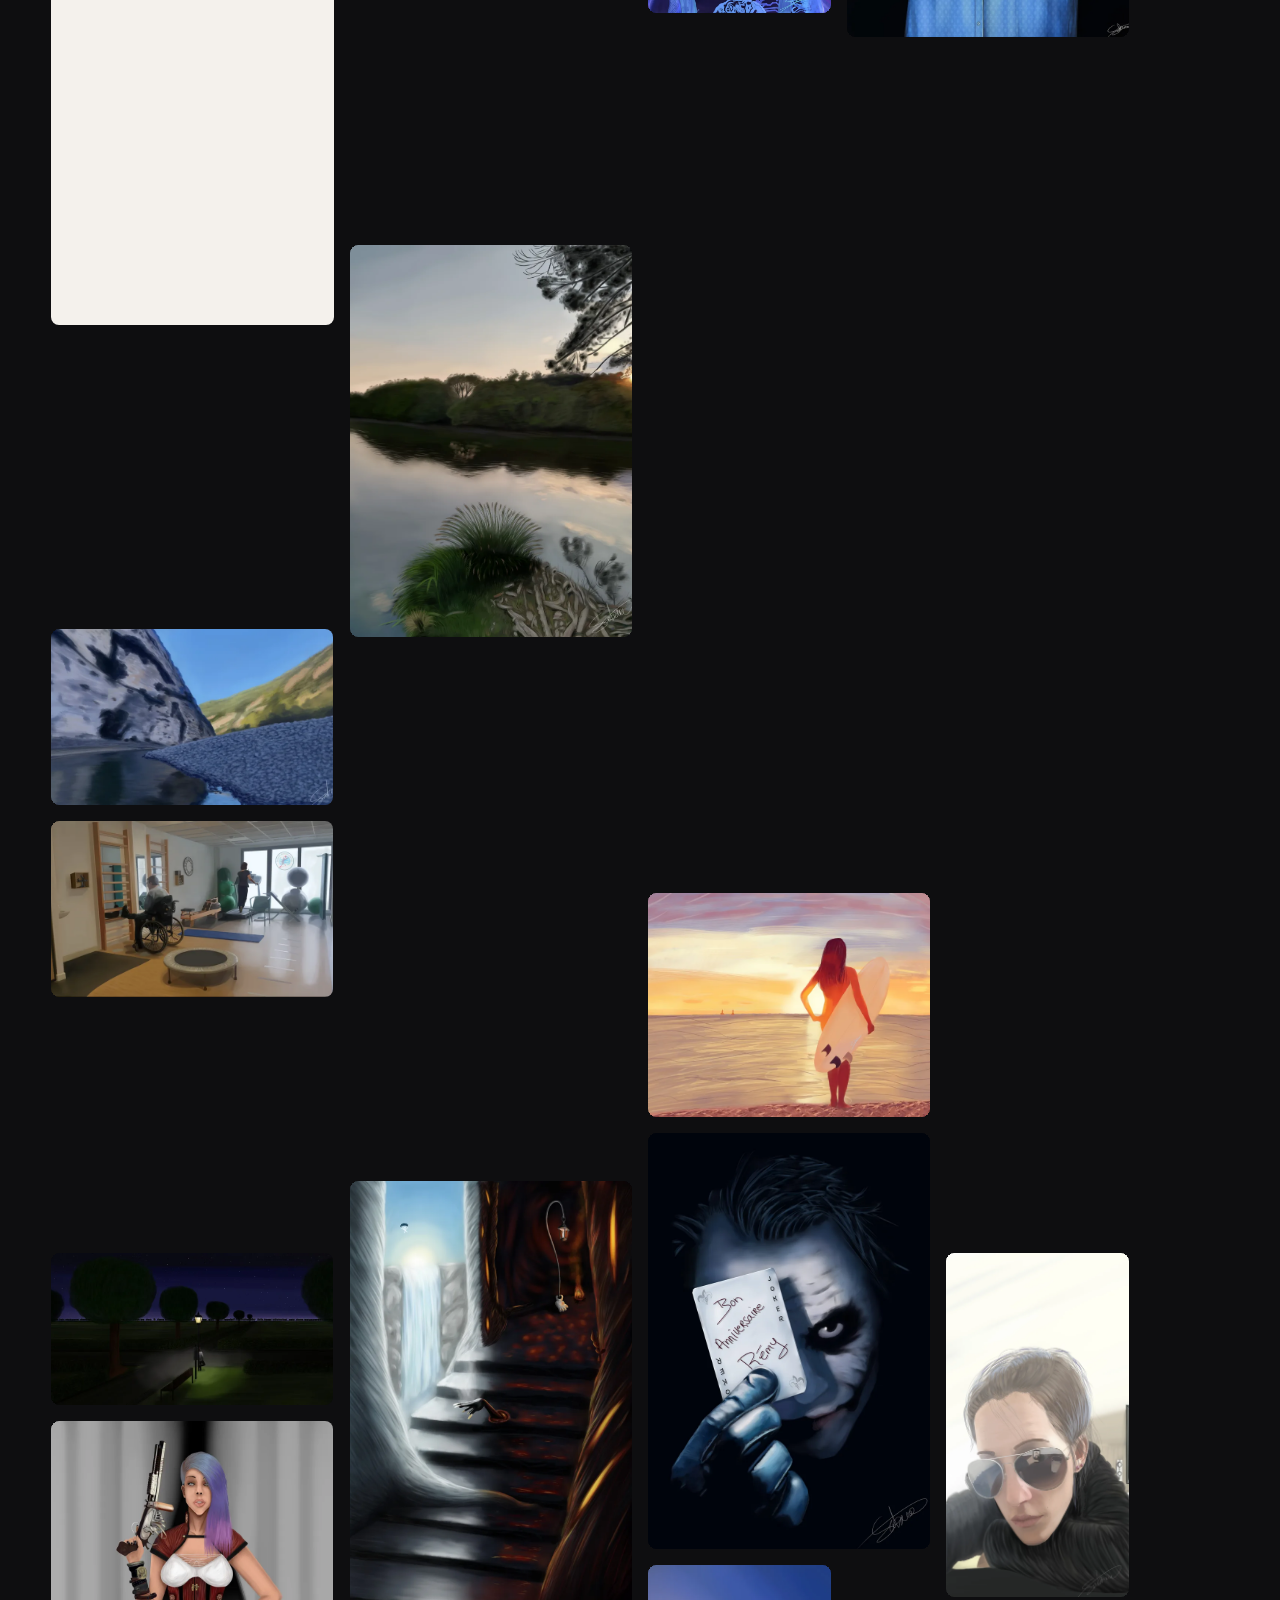
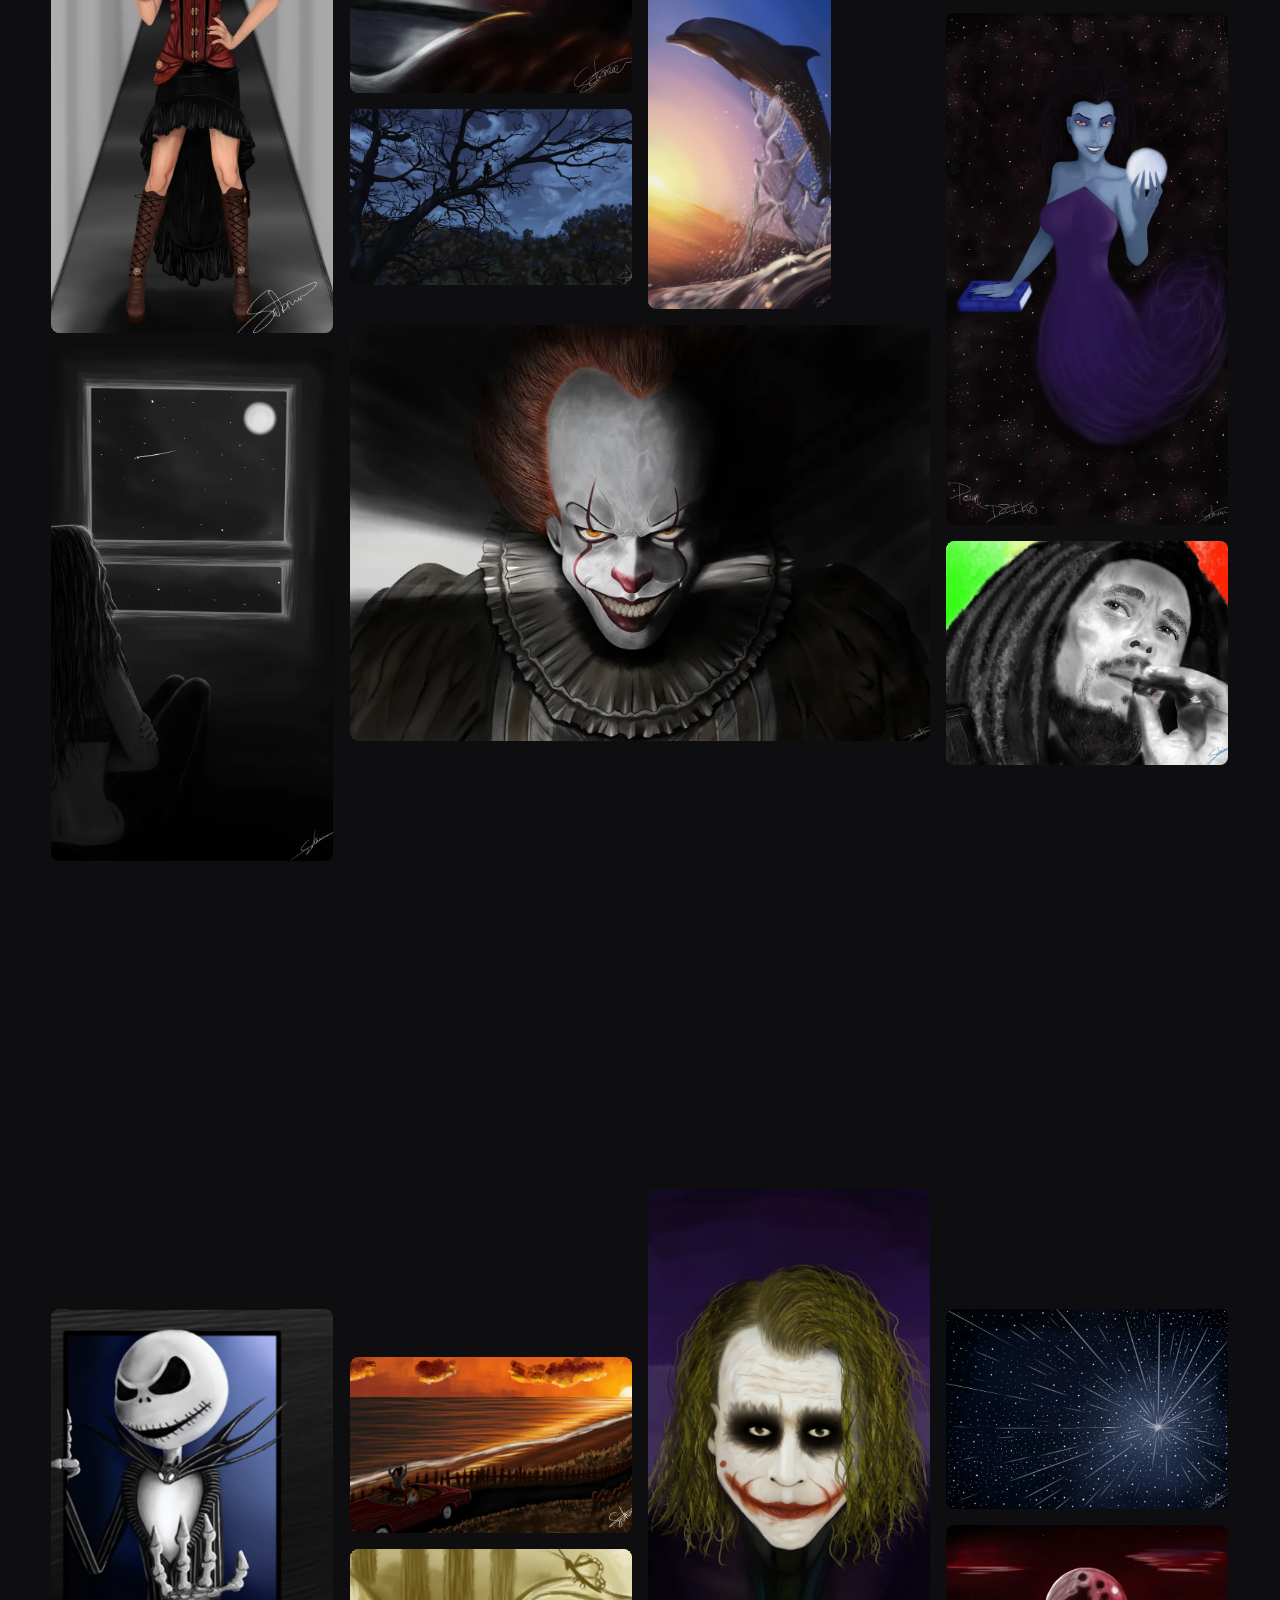
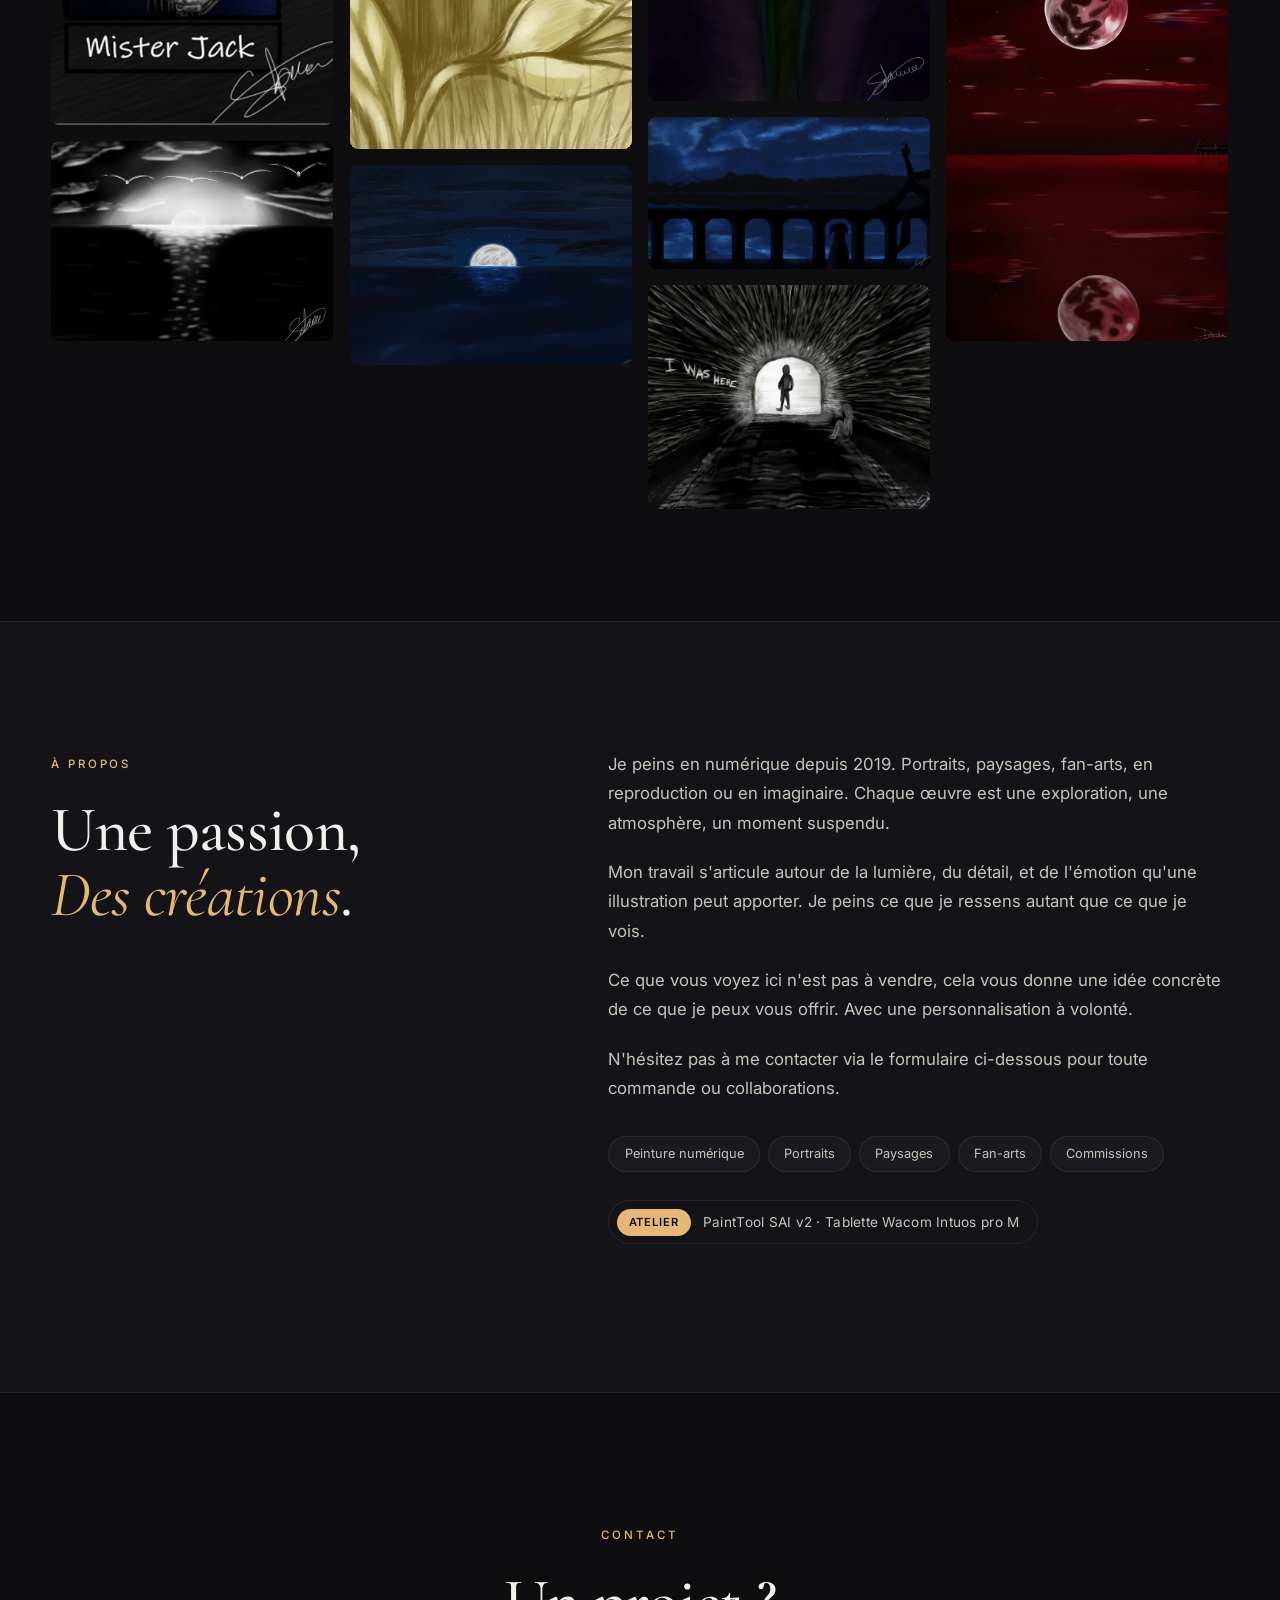
==== commit c205f814: "Add Ombre to Creations New work converted to WebP (1600w + 800w), added at top of grid. Hero stats t" ====
--- a/index.html
+++ b/index.html
@@ -74,7 +74,7 @@
       </p>
       <div class="hero__stats">
         <div>
-          <strong data-count="143" id="stat-total">0</strong>
+          <strong data-count="144" id="stat-total">0</strong>
           <span>œuvres</span>
         </div>
         <div>
@@ -275,6 +275,14 @@
   <script type="application/json" id="projects-data">
 [
   {
+    "id": 99999024,
+    "title": "Ombre",
+    "category": "Divers",
+    "file": "ombre.webp",
+    "w": 1600,
+    "h": 2844
+  },
+  {
     "id": 99999023,
     "title": "Inde Navarrette - Obsession",
     "category": "Portraits",
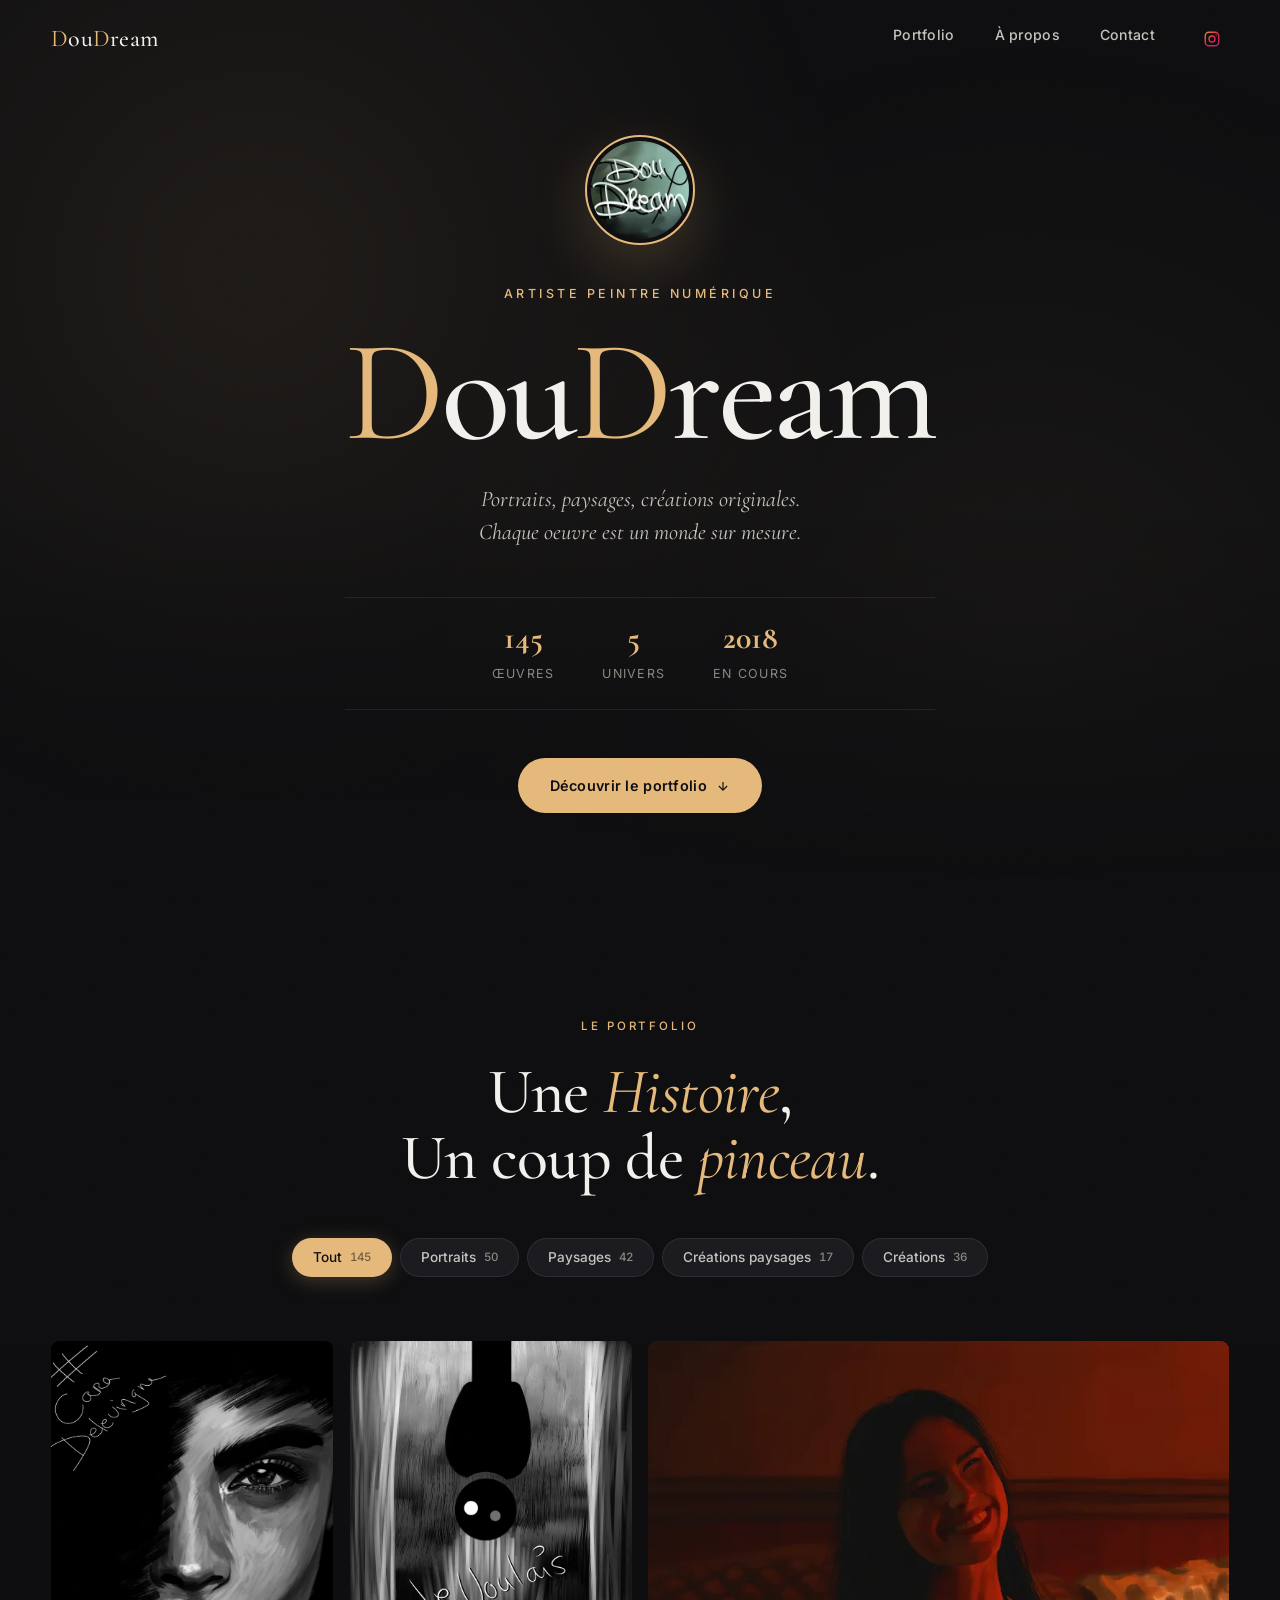
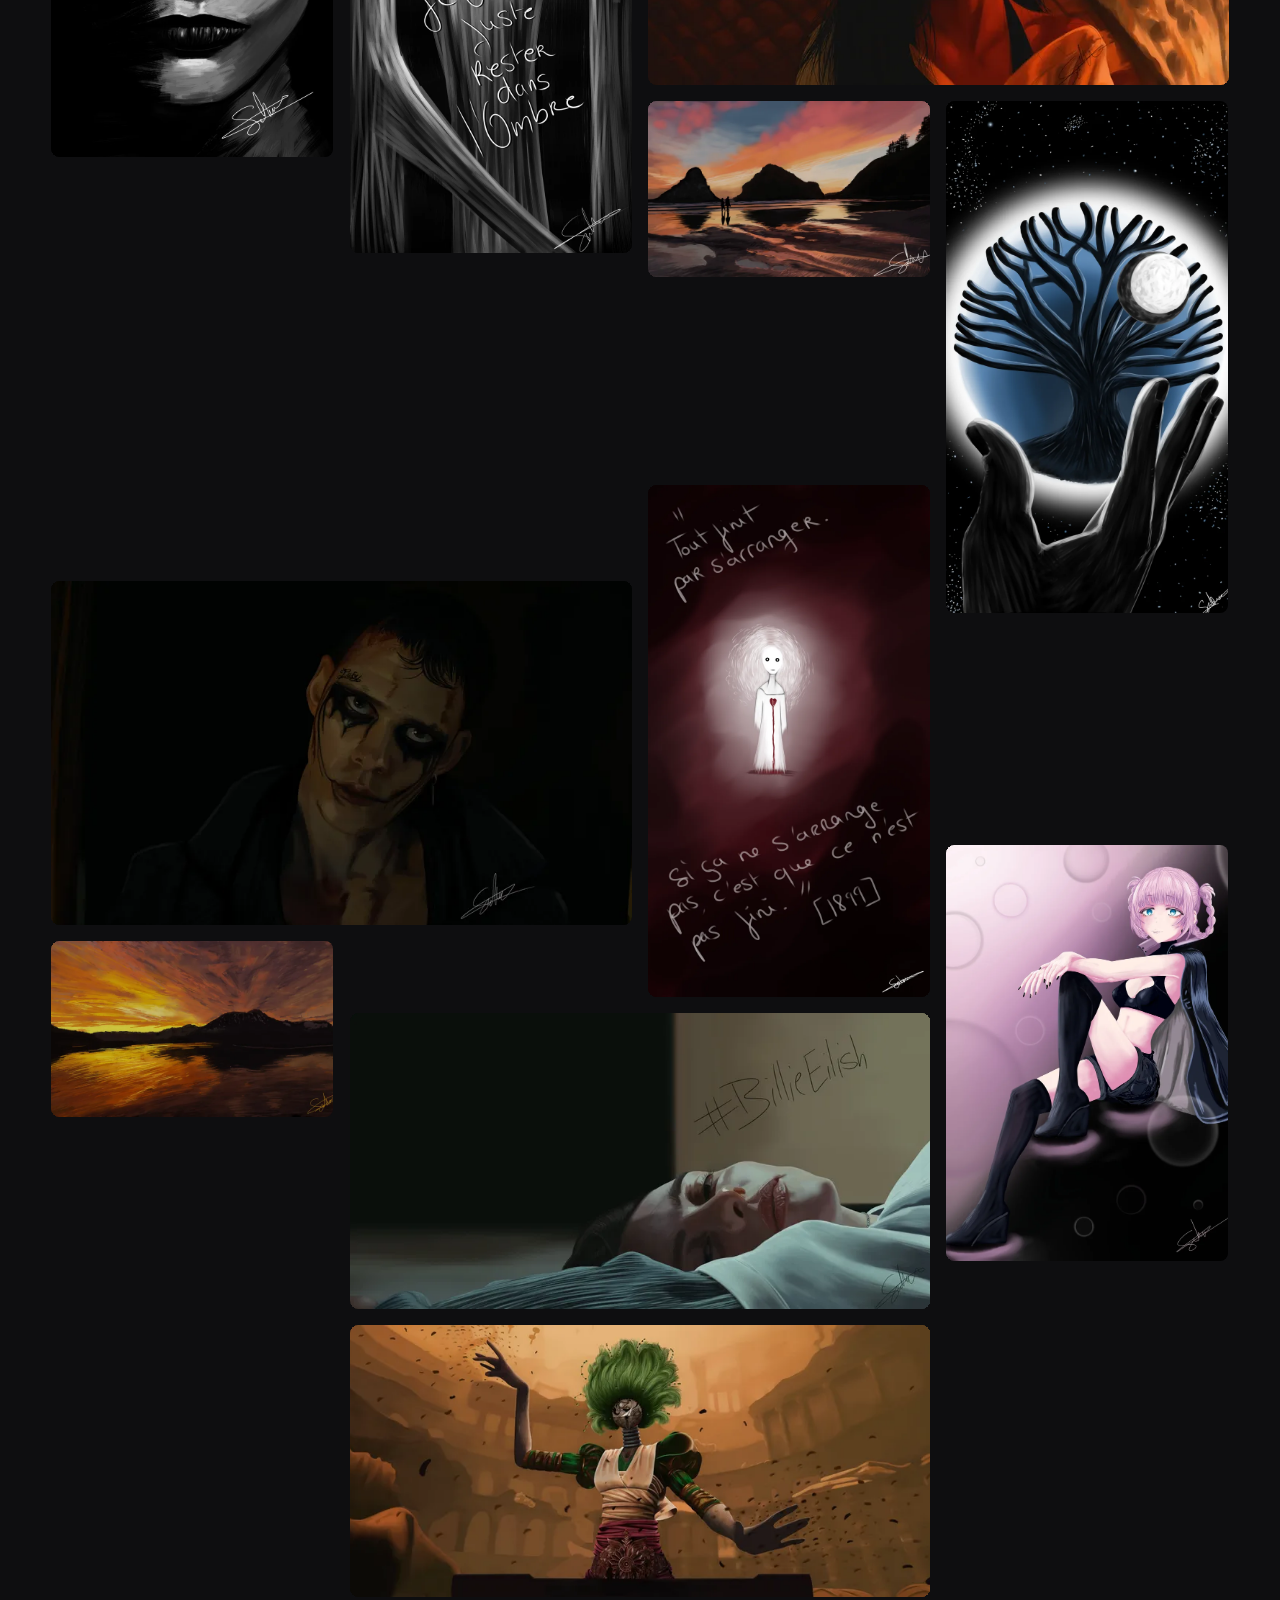
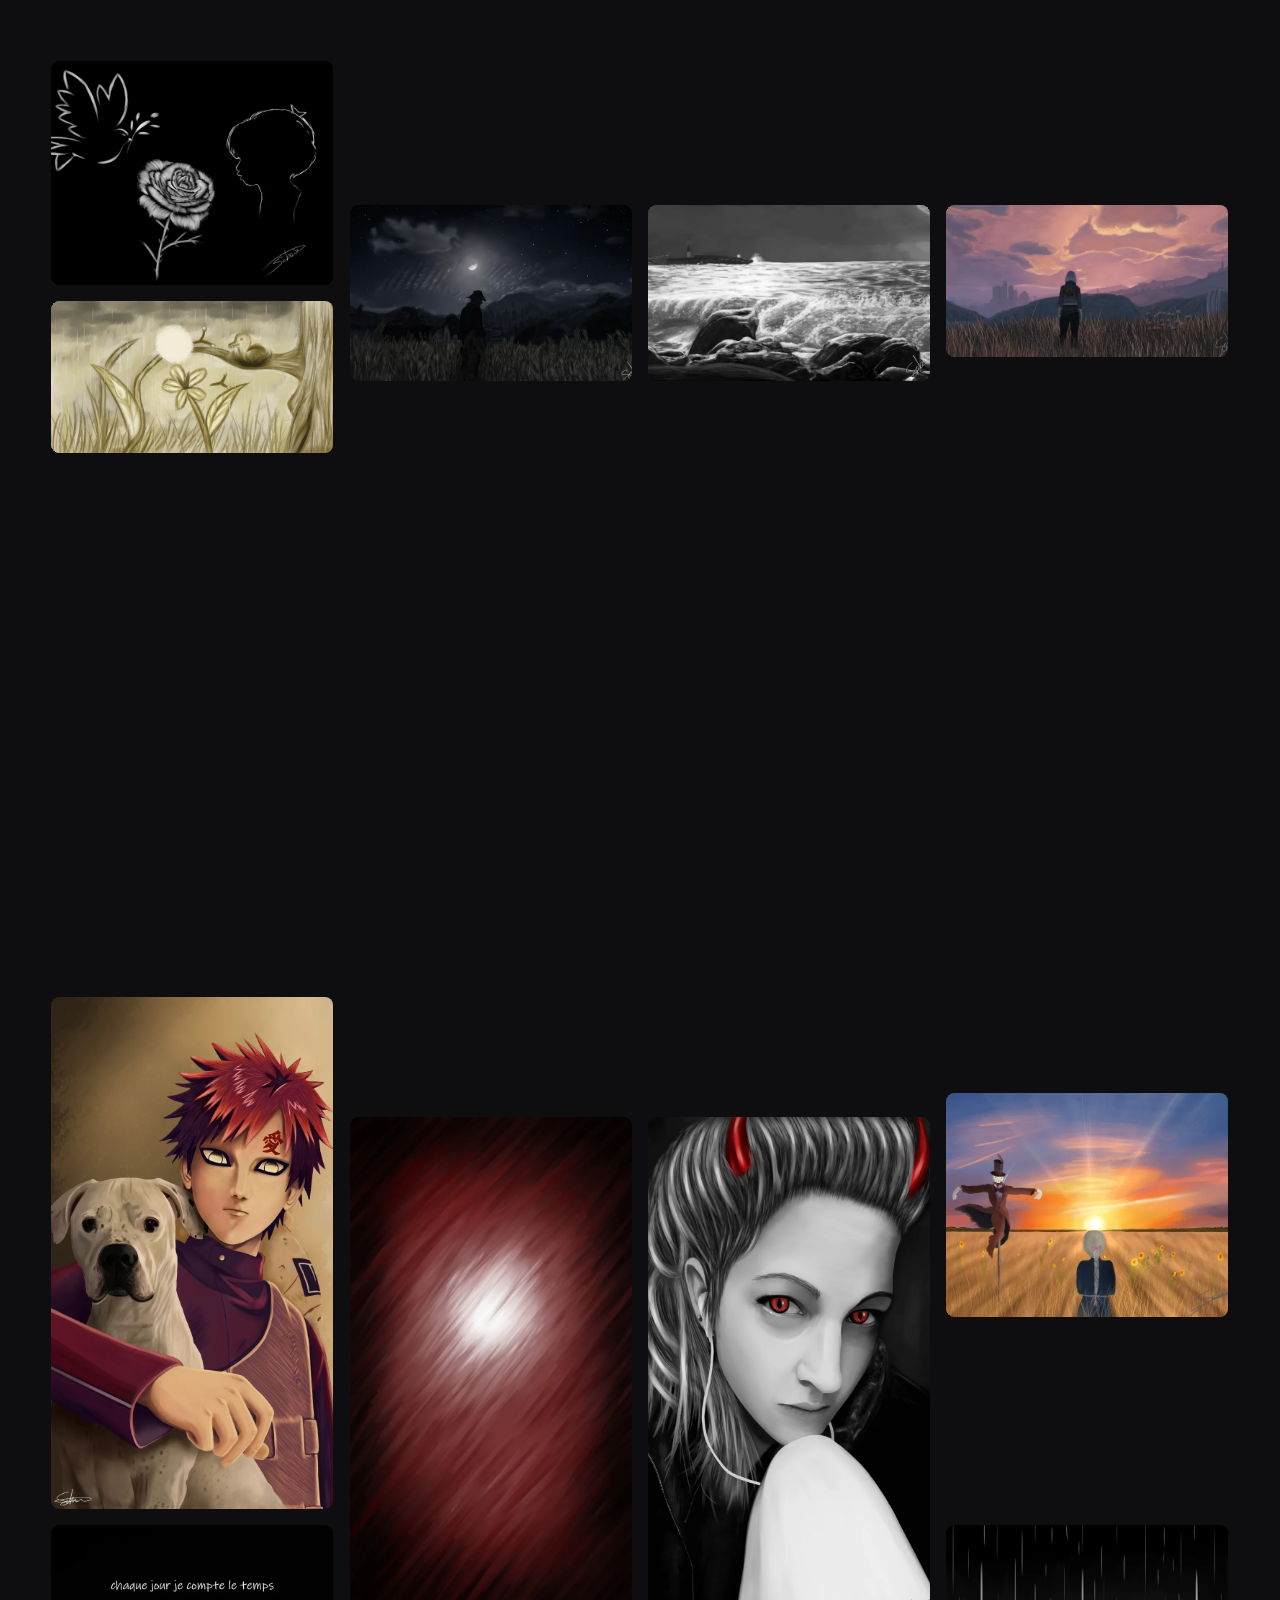
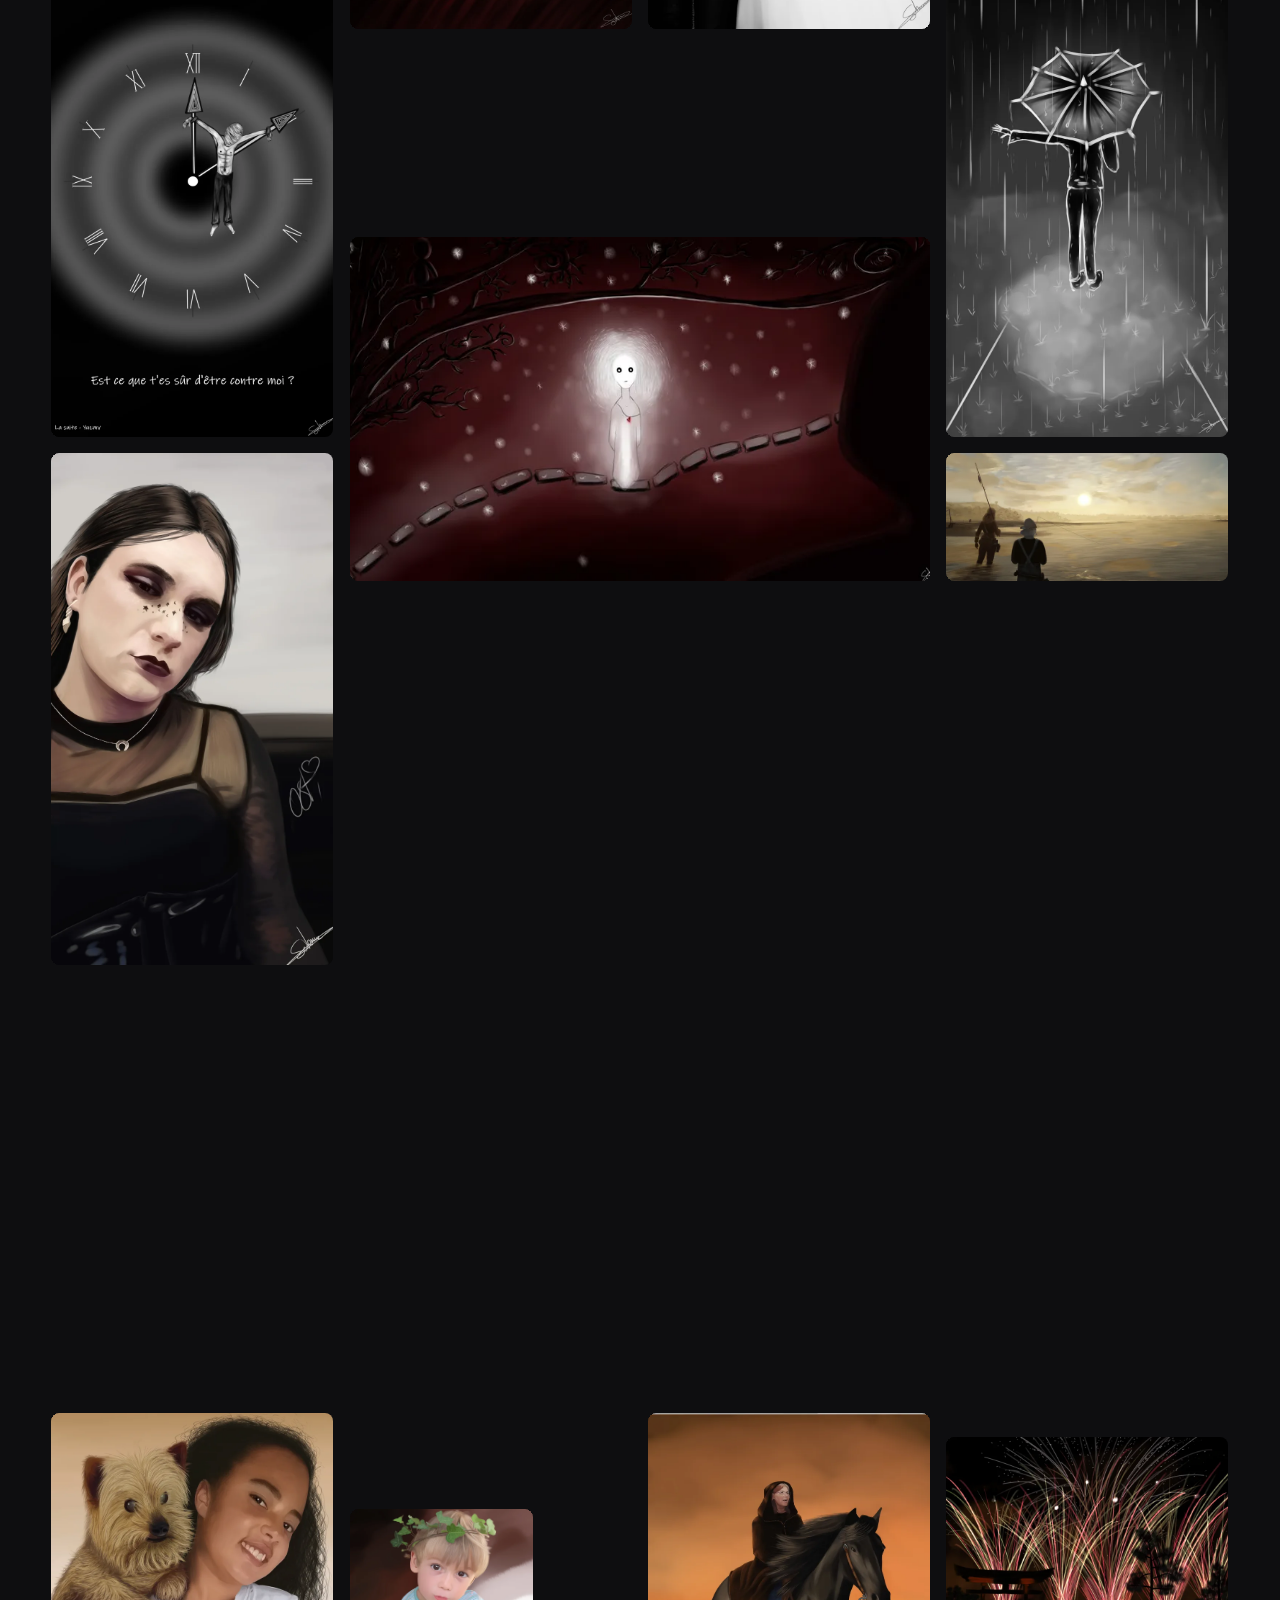
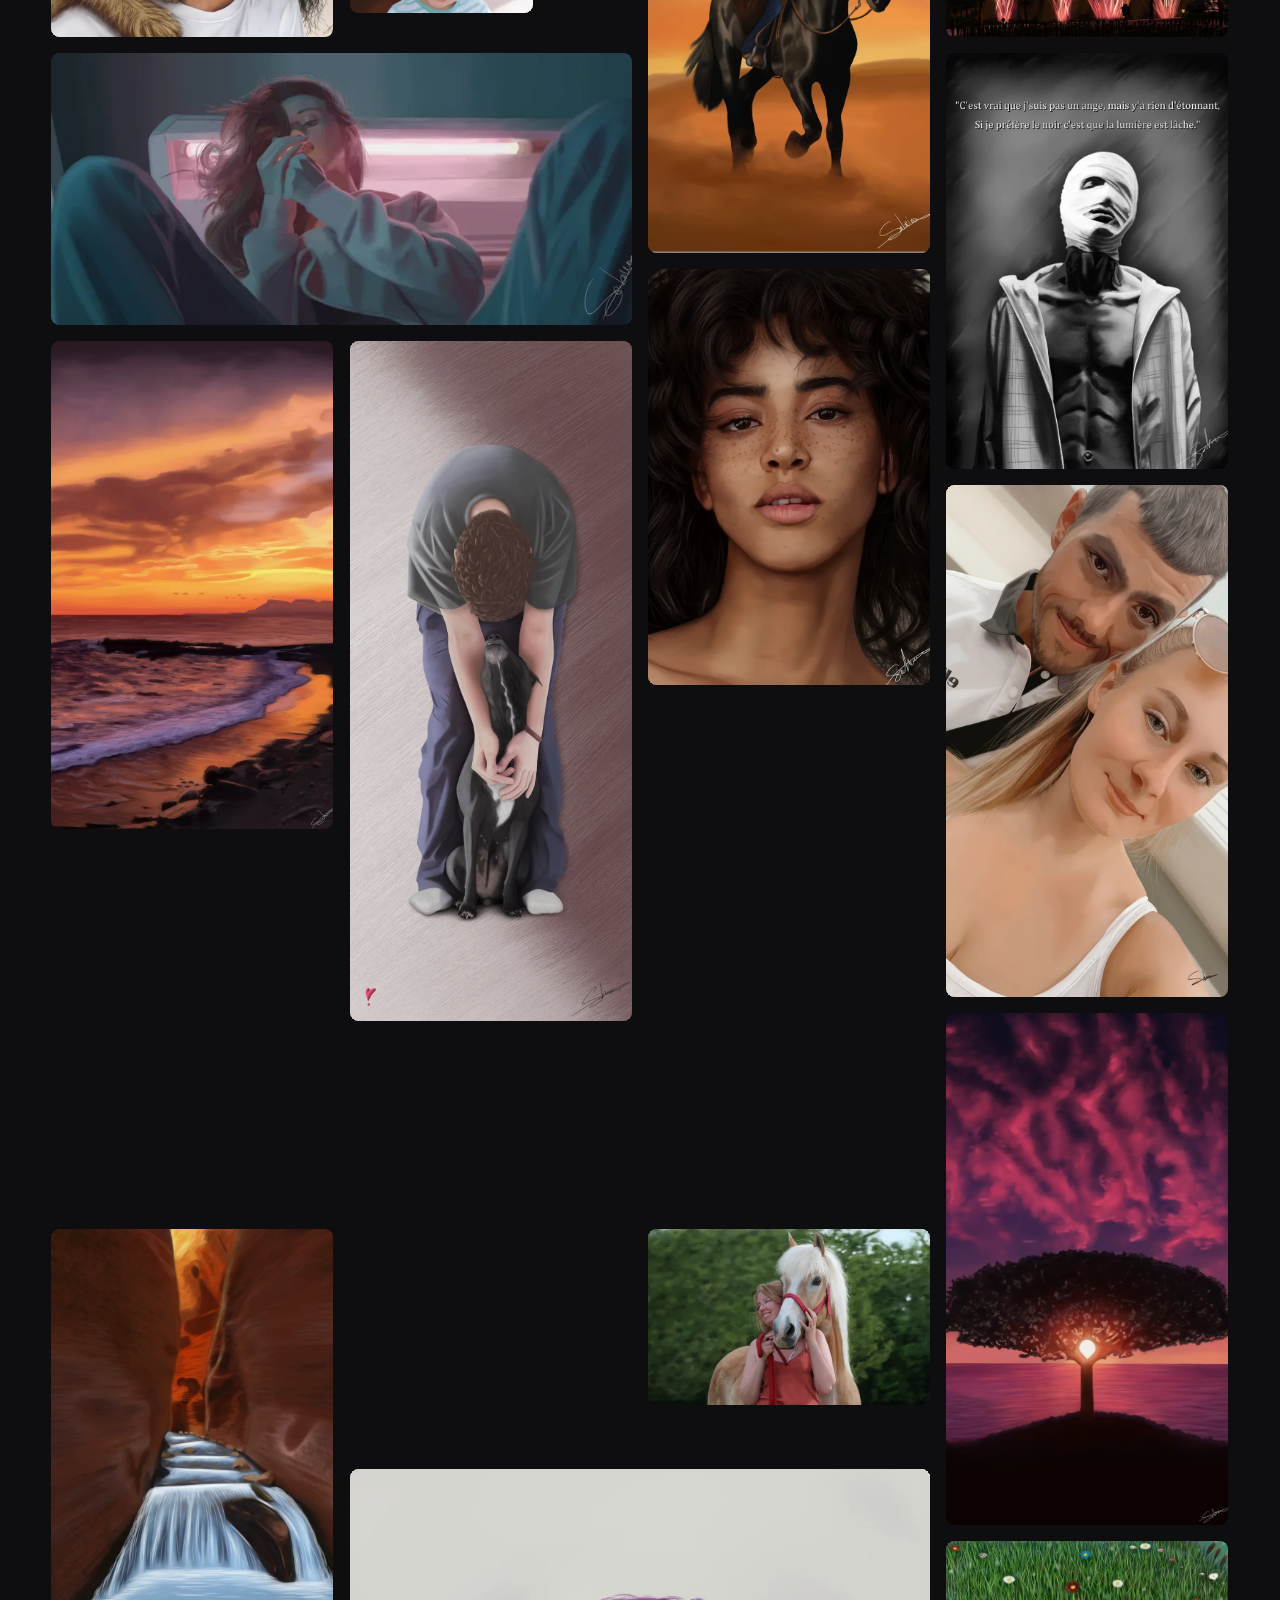
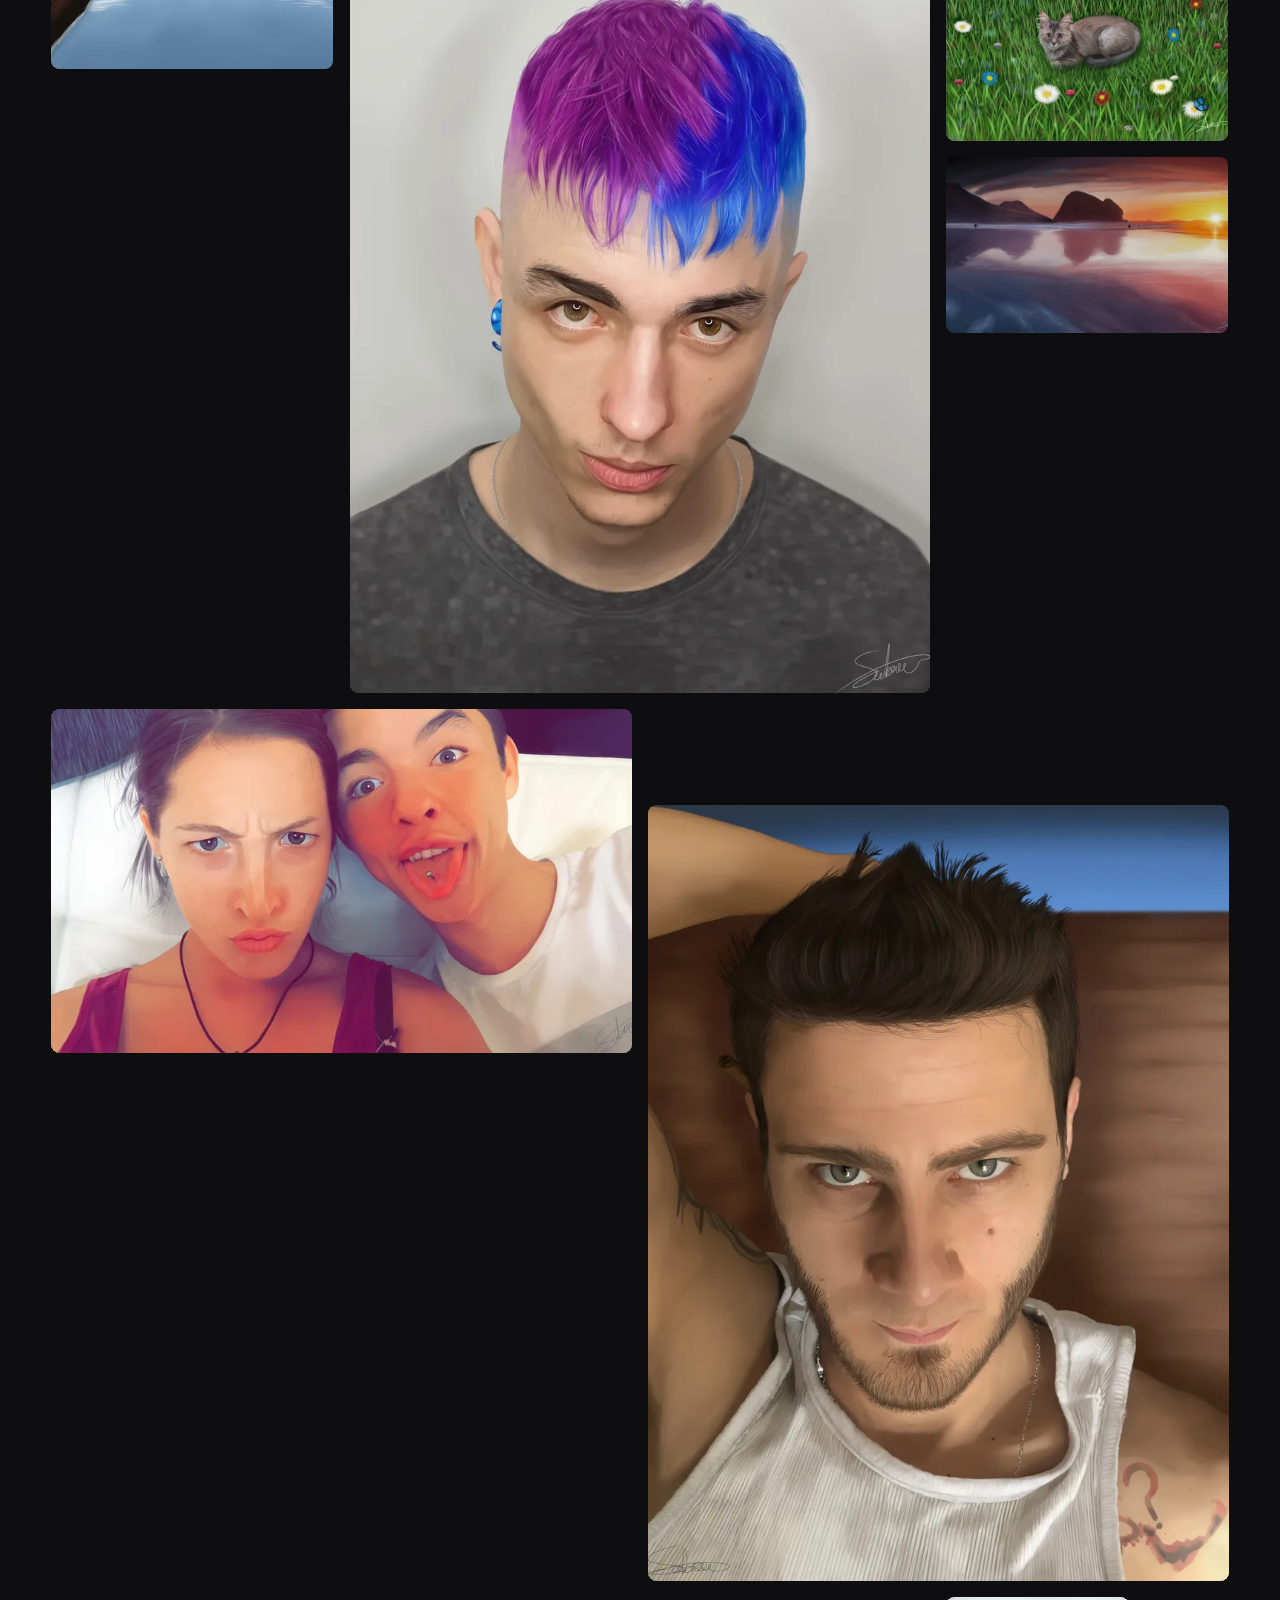
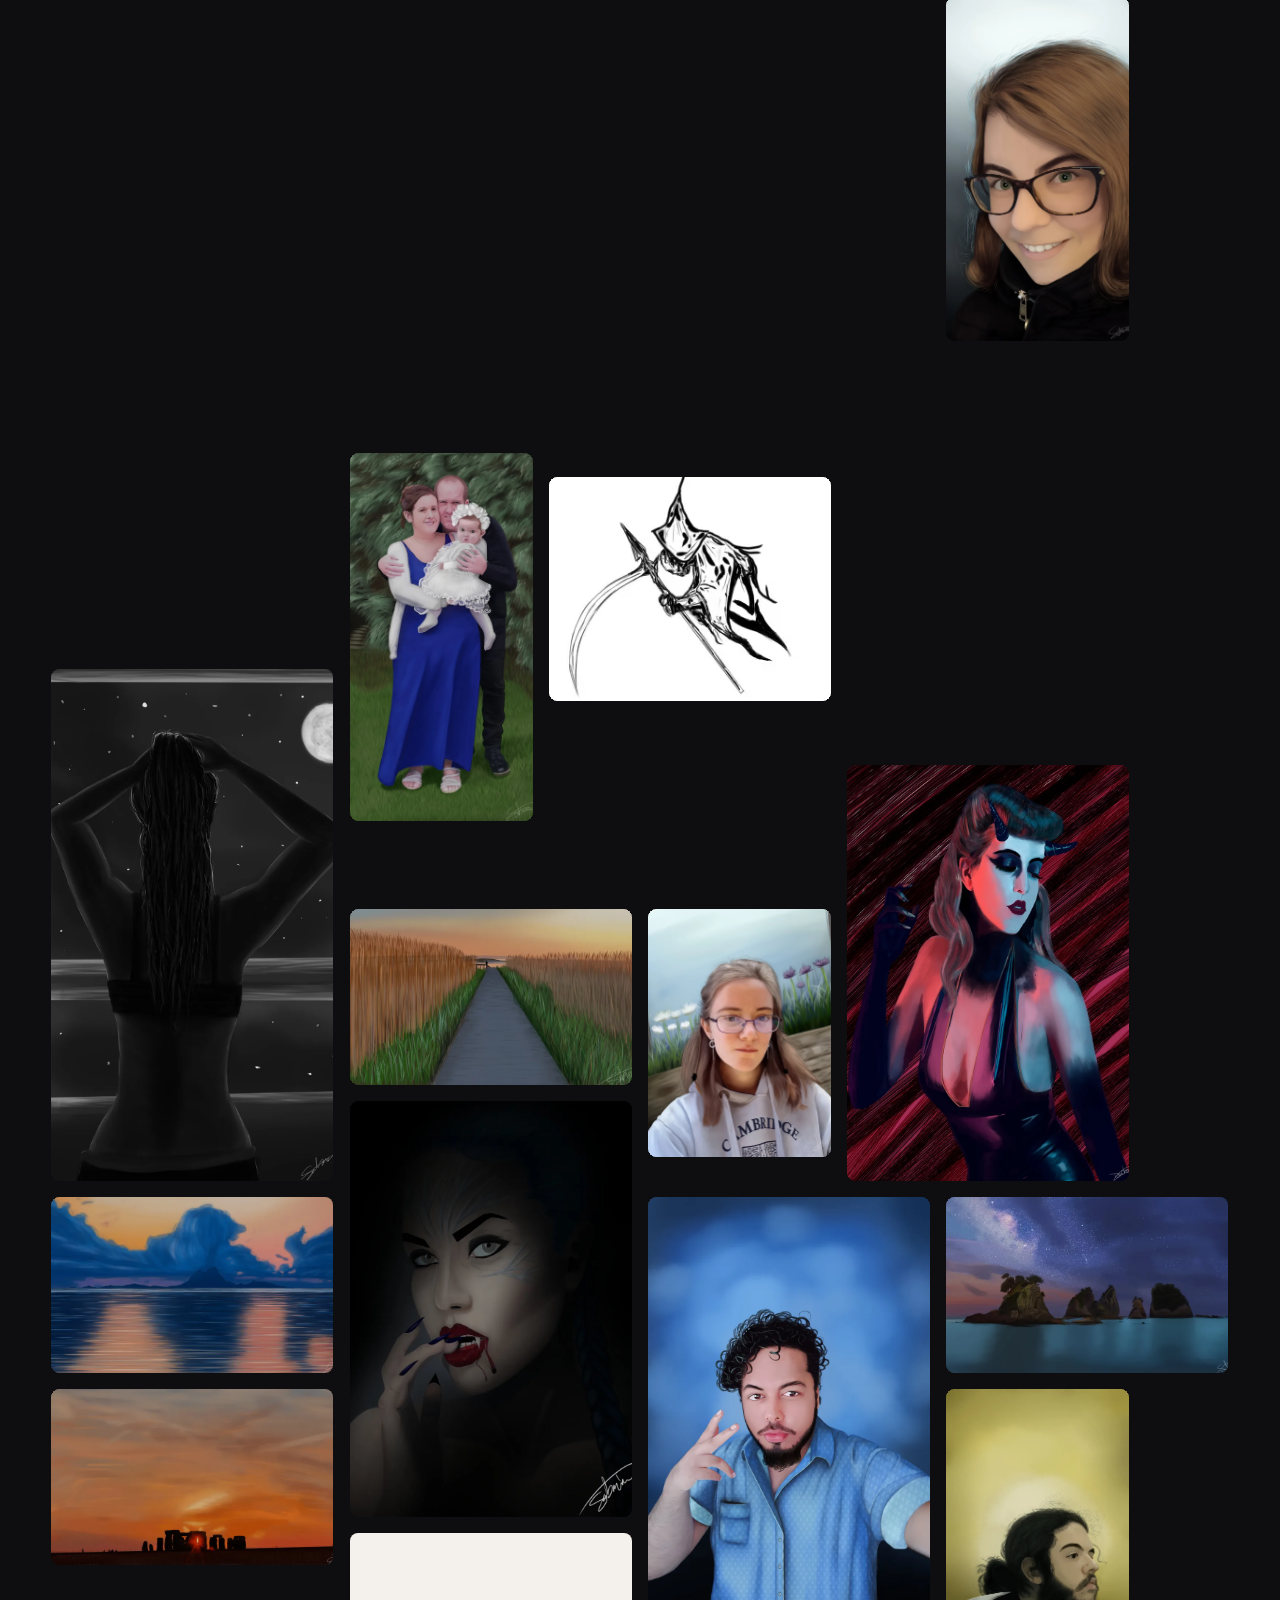
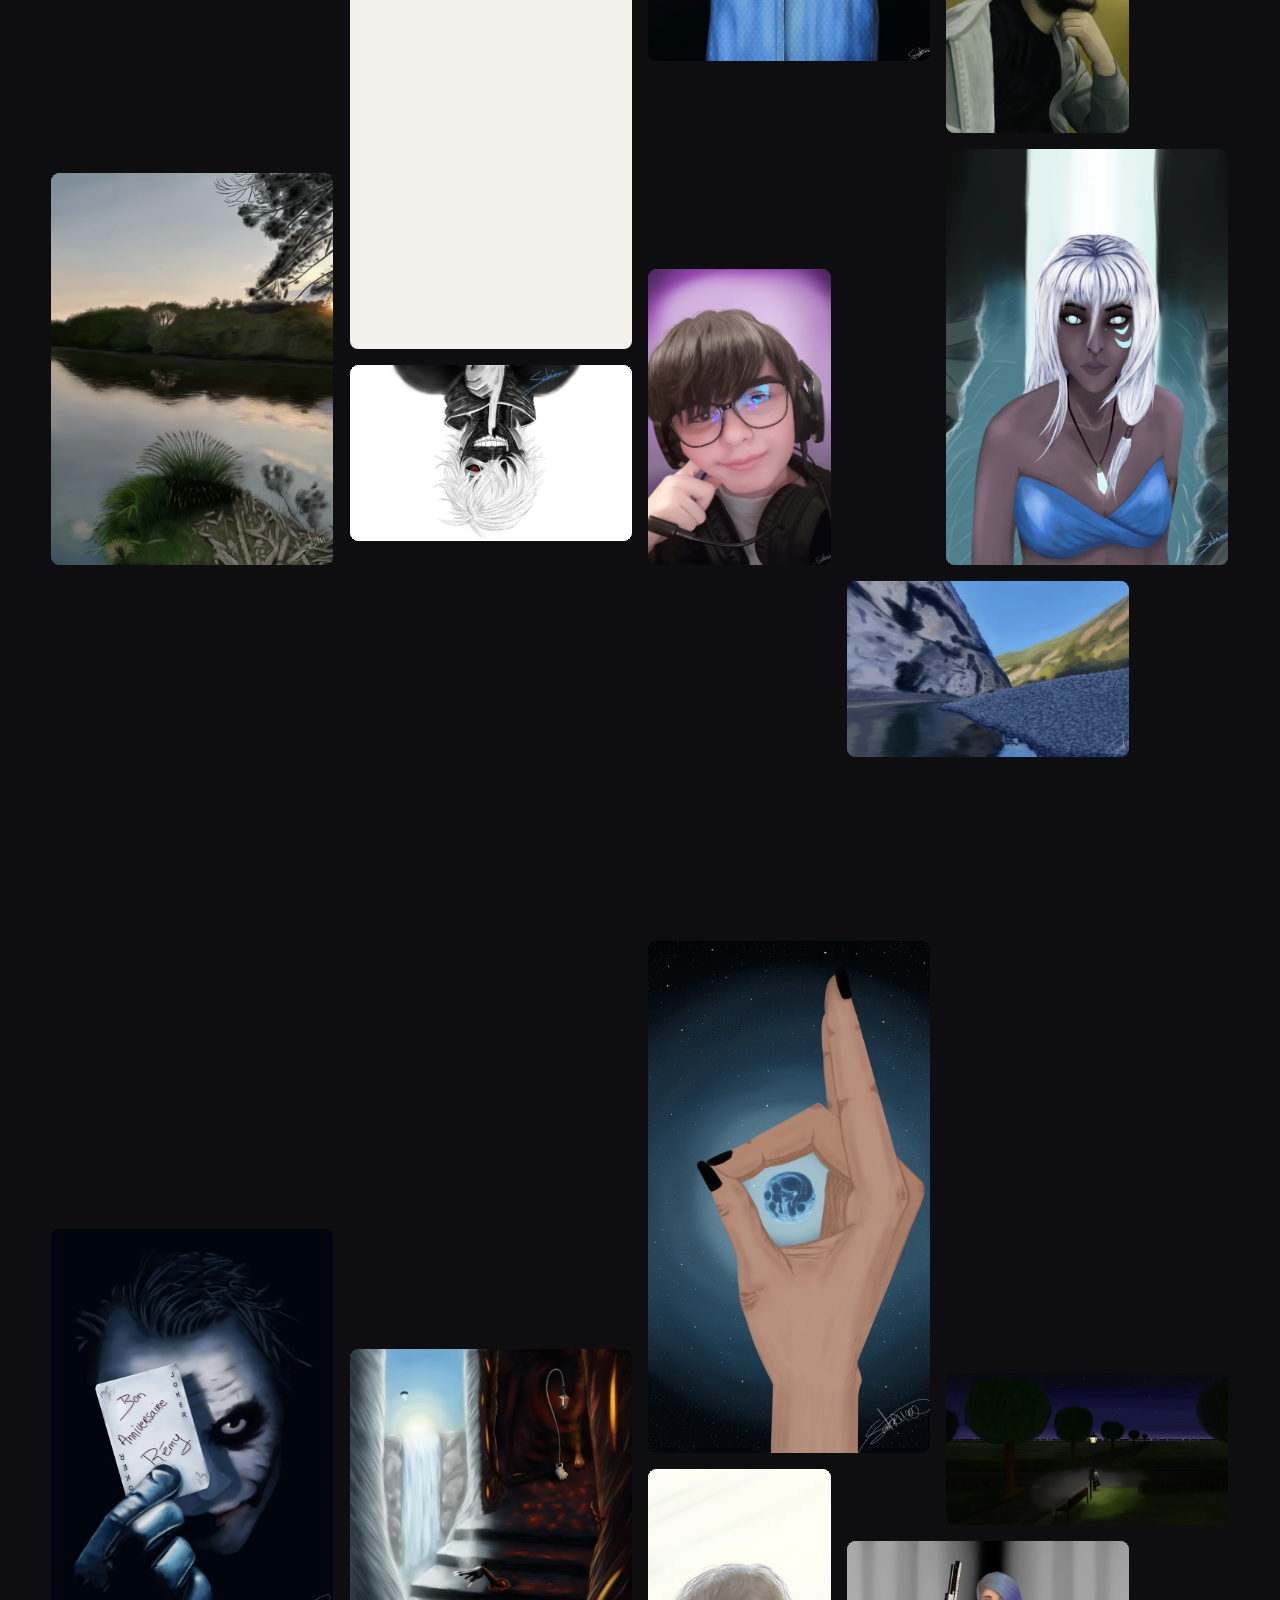
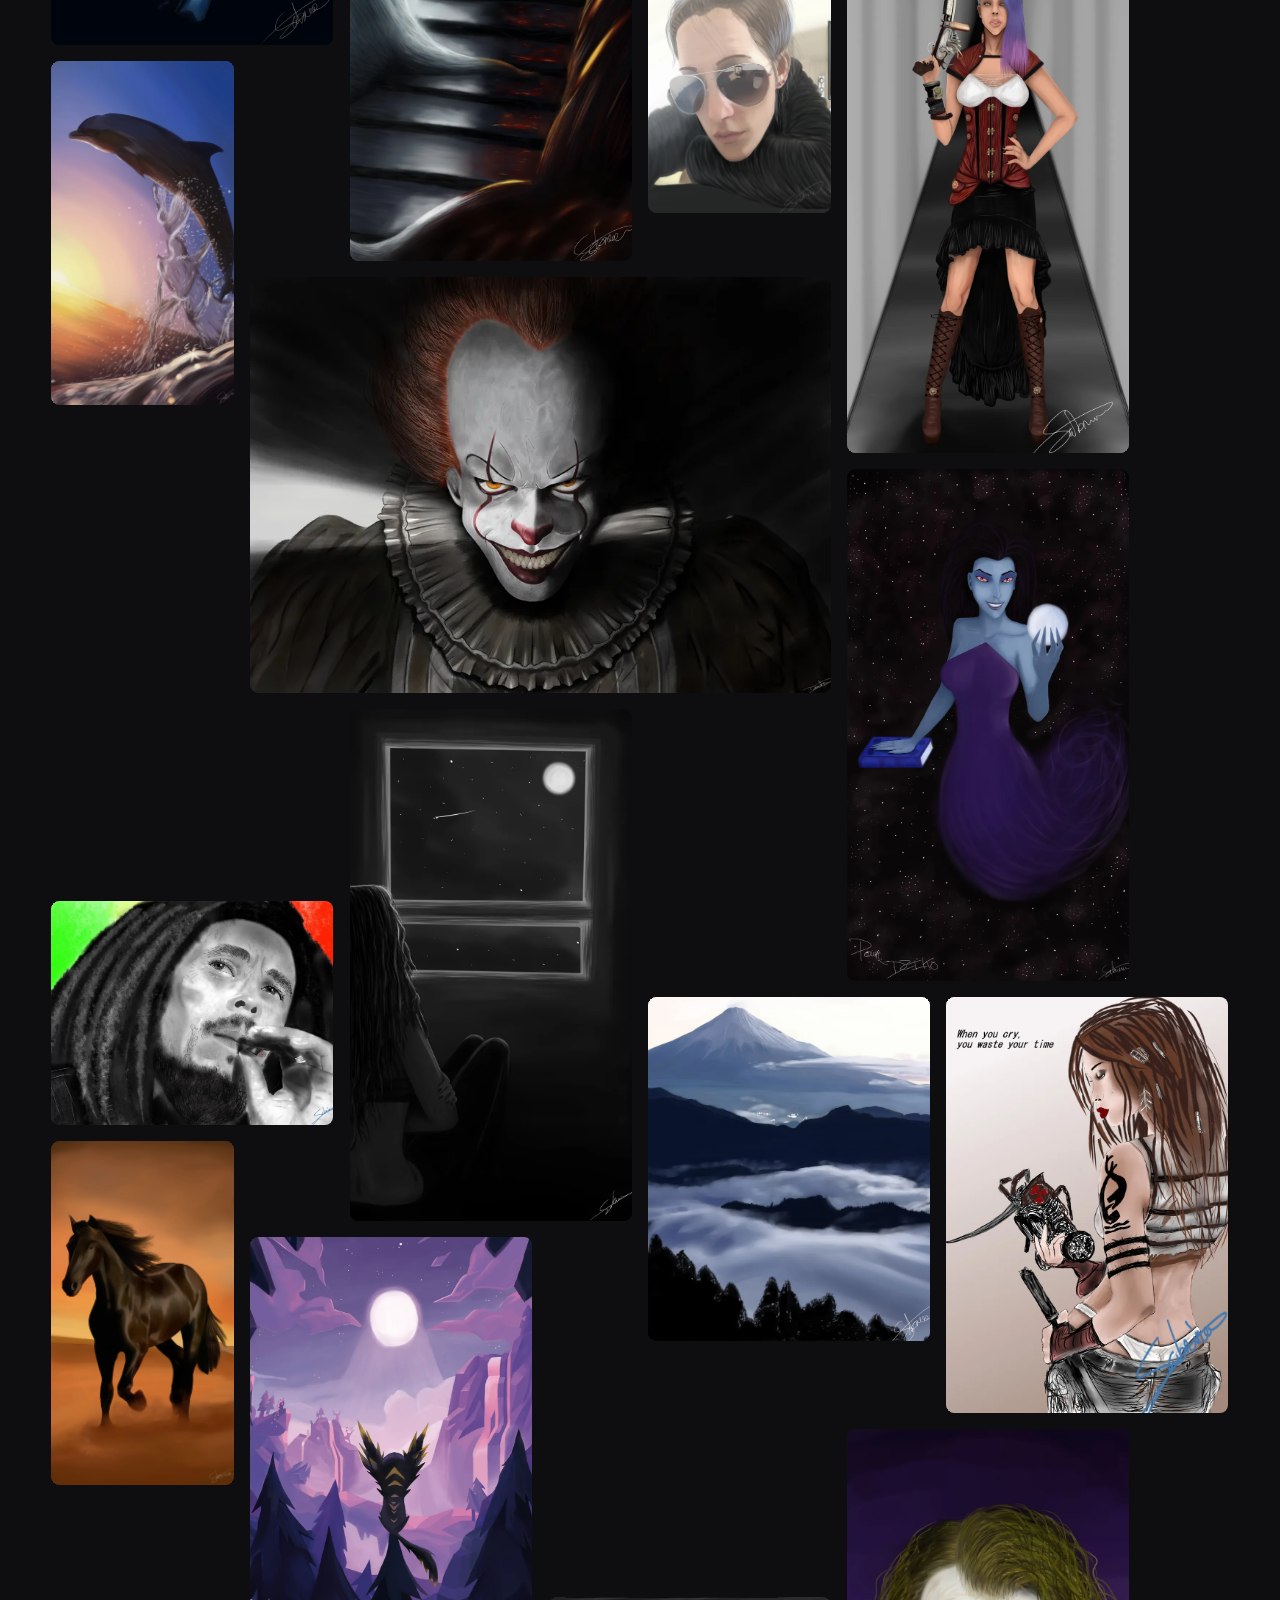
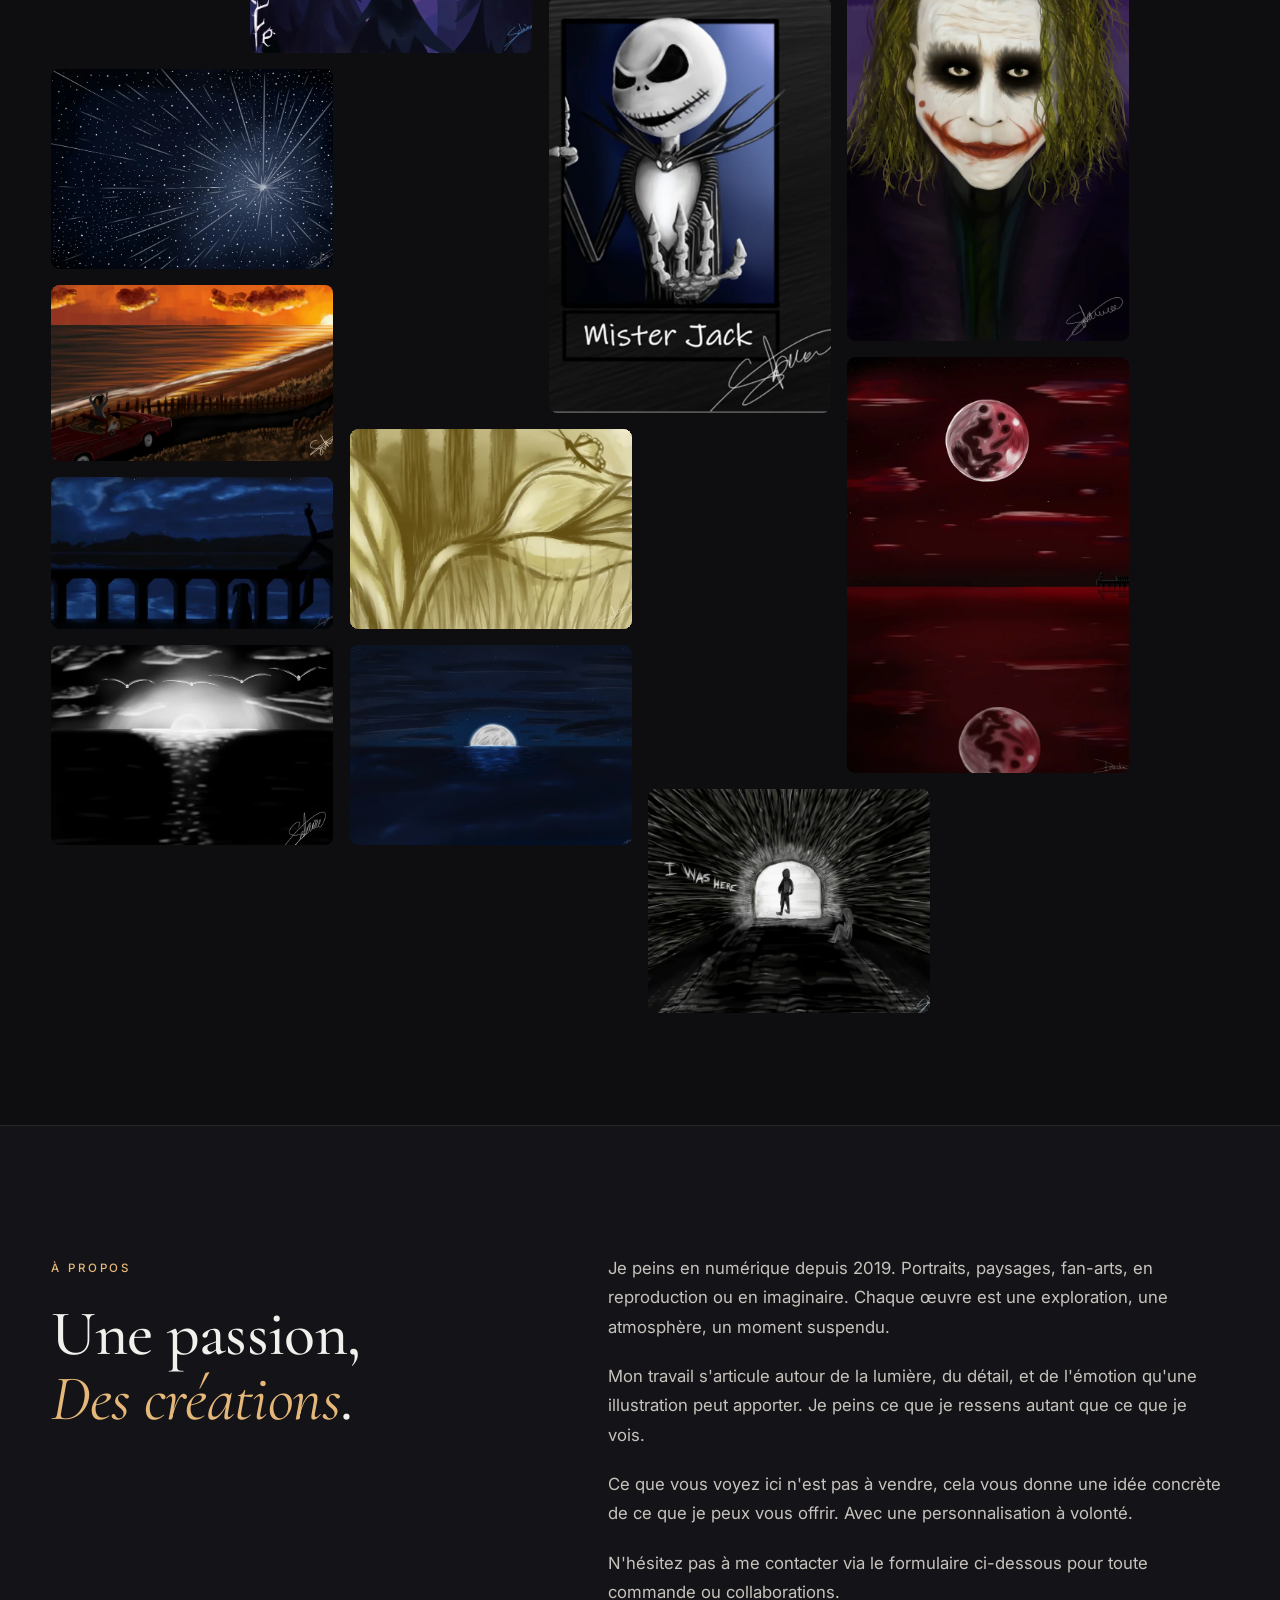
==== commit c67490ae: "Add Cara Delevingne to Portraits New work converted to WebP (1600w + 800w), added at top of grid. He" ====
--- a/index.html
+++ b/index.html
@@ -74,7 +74,7 @@
       </p>
       <div class="hero__stats">
         <div>
-          <strong data-count="144" id="stat-total">0</strong>
+          <strong data-count="145" id="stat-total">0</strong>
           <span>œuvres</span>
         </div>
         <div>
@@ -275,6 +275,14 @@
   <script type="application/json" id="projects-data">
 [
   {
+    "id": 99999025,
+    "title": "Cara Delevingne",
+    "category": "Portraits",
+    "file": "cd.webp",
+    "w": 1600,
+    "h": 2263
+  },
+  {
     "id": 99999024,
     "title": "Ombre",
     "category": "Divers",
